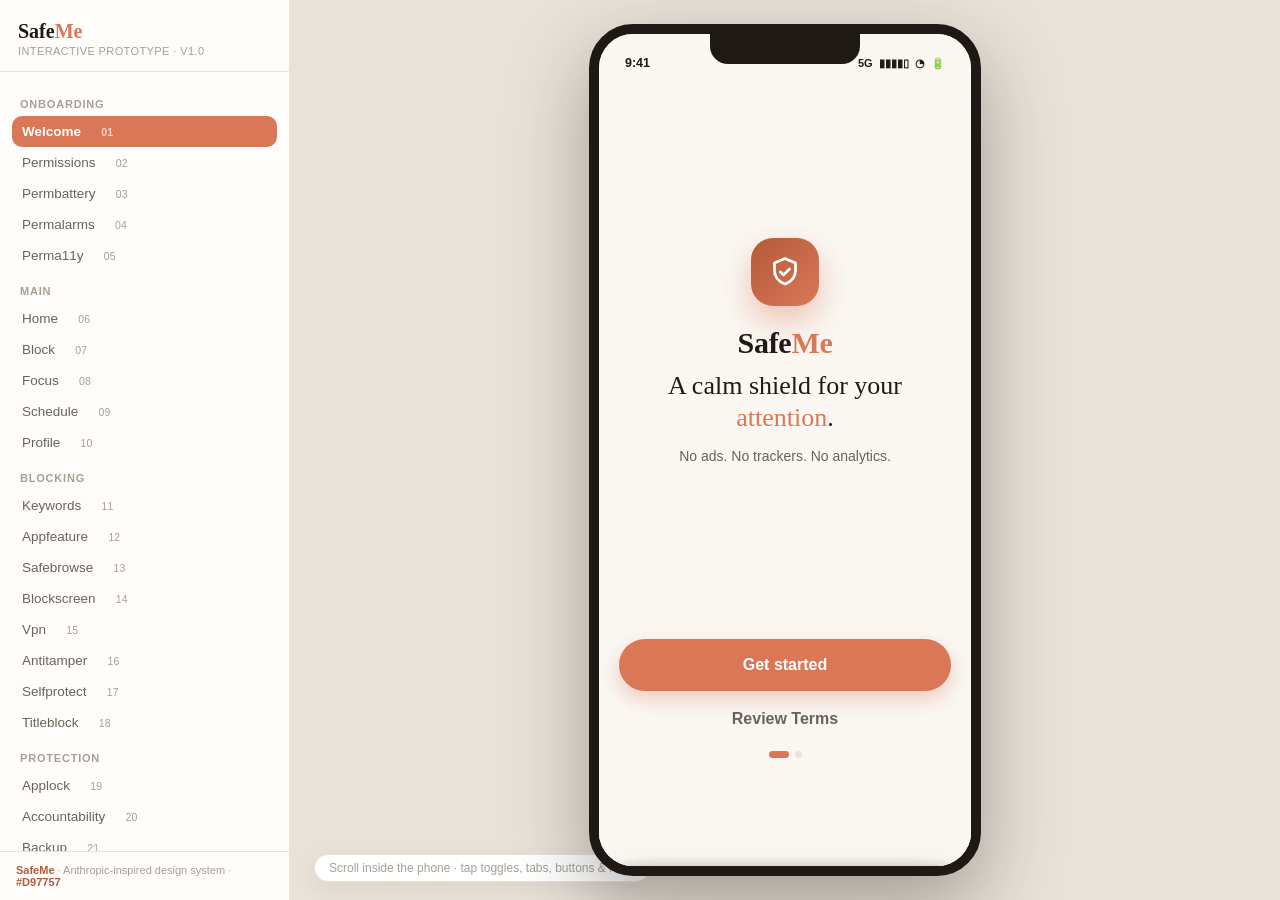
==== Reference/prototype/index.html @ e547d10a "Add shared SafeMeTextField and live-count picker bulk actions - New ui/components/SafeMeTextField.kt" ====
<!DOCTYPE html>
<html lang="en">
<head>
<meta charset="UTF-8">
<meta name="viewport" content="width=device-width, initial-scale=1.0">
<title>SafeMe — Interactive Prototype</title>
<script>try{var t=localStorage.getItem('safeme_theme')||'System';var d=t==='Dark'||(t==='System'&&matchMedia('(prefers-color-scheme: dark)').matches);document.documentElement.setAttribute('data-theme',d?'dark':'light')}catch(e){}</script>
<link rel="stylesheet" href="css/styles.css">
</head>
<body>

<!-- ============ PROTOTYPE TOOLBAR ============ -->
<aside class="ptb" id="ptb">
  <div class="ptb-head">
    <div class="pt-logo">Safe<b>Me</b></div>
    <small>Interactive prototype · v1.0</small>
  </div>
  <div class="ptb-groups" id="ptbGroups"></div>
  <div class="ptb-foot"><b>SafeMe</b> · Anthropic-inspired design system · <b>#D97757</b></div>
</aside>

<!-- ============ STAGE ============ -->
<div class="stage">
  <span class="hint">Scroll inside the phone · tap toggles, tabs, buttons &amp; rows</span>

  <!-- ============ PHONE ============ -->
  <div class="phone">
    <div class="notch"></div>
    <div class="statusbar" id="statusbar">
      <span>9:41</span>
      <span class="sright">5G&nbsp; ▮▮▮▮▯&nbsp; ◔&nbsp; 🔋</span>
    </div>

    <div class="screenwrap" id="screenwrap">
      <!-- ================= ONBOARDING ================= -->
      <section class="screen onb show" id="sc-welcome">
        <div class="ob-body" style="display:flex;flex-direction:column;align-items:center;justify-content:center;text-align:center;padding:0 24px">
          <div class="bo-logo" style="width:68px;height:68px;border-radius:22px;background:linear-gradient(135deg,var(--brand-dark),var(--brand));display:flex;align-items:center;justify-content:center;box-shadow:0 14px 32px rgba(217,119,87,.42)">
            <svg viewBox="0 0 24 24" style="width:36px;height:36px;stroke:#fff;fill:none;stroke-width:1.8;stroke-linecap:round;stroke-linejoin:round"><path d="M12 3l7 3v5c0 4.5-3 7.5-7 9-4-1.5-7-4.5-7-9V6z"/><path d="M9 12l2 2 4-4"/></svg>
          </div>
          <div style="font-family:var(--serif);font-size:30px;font-weight:700;margin-top:20px;letter-spacing:-.3px">Safe<b style="color:var(--brand)">Me</b></div>
          <p style="font-family:var(--serif);font-size:26px;line-height:1.25;margin-top:10px">A calm shield for your <em style="font-style:normal;color:var(--brand)">attention</em>.</p>
          <p style="color:var(--ink-2);font-size:14px;line-height:1.6;margin-top:10px">No ads. No trackers. No analytics.</p>
        </div>
        <div style="padding-top:20px">
          <button class="btn btn-primary btn-block" onclick="nav('permissions')">Get started</button>
          <button class="btn btn-ghost btn-block" style="height:40px;margin-top:8px" onclick="toast('Terms of Service · Privacy Policy — reviewed')">Review Terms</button>
          <div class="ob-steps" style="margin-top:12px"><i class="on"></i><i></i></div>
        </div>
      </section>

      <!-- ================= PERMISSIONS — Notifications ================= -->
      <section class="screen onb" id="sc-permissions">
        <div class="sub" style="margin-top:6px"><button class="back" onclick="permBack('welcome')"><svg viewBox="0 0 24 24"><path d="M15 5l-7 7 7 7"/></svg></button><h1>Stay in control</h1><p class="sub-desc">Know the moment a block triggers, a schedule starts, or your child sends a report — so you never miss what matters.</p></div>
        <div class="ob-body perm-screen">
          <div class="perm-done"><div class="perm-ic done" style="background:#E6F4EA;color:var(--success)"><svg viewBox="0 0 24 24"><path d="M5 12l5 5L20 7"/></svg></div><h2 style="font-family:var(--serif);font-size:26px;font-weight:700;margin-top:20px">All set!</h2><p style="font-size:14.5px;color:var(--ink-2);margin-top:8px">Ready to protect</p></div>
          <div class="perm-main">
            <div class="perm-ic b"><svg viewBox="0 0 24 24"><path d="M18 8a6 6 0 00-12 0c0 7-3 9-3 9h18s-3-2-3-9"/><path d="M10.3 21a2 2 0 003.4 0"/></svg></div>
            <span class="perm-badge">Required</span>
            <p class="perm-trust">SafeMe never reads your messages or personal data.</p>
          </div>
          <div class="perm-actions"><button class="btn btn-primary btn-block" data-grant data-next="permbattery" onclick="grantPerm(this)">Grant notification access</button></div>
        </div>
      </section>

      <!-- ================= PERMISSIONS — Battery ================= -->
      <section class="screen onb" id="sc-permbattery">
        <div class="sub" style="margin-top:6px"><button class="back" onclick="permBack('permissions')"><svg viewBox="0 0 24 24"><path d="M15 5l-7 7 7 7"/></svg></button><h1>Keep protection running</h1><p class="sub-desc">Whitelist SafeMe so blocking continues even when your phone is idle. Without this, schedules and live protection may stop unexpectedly.</p></div>
        <div class="ob-body perm-screen">
          <div class="perm-done"><div class="perm-ic done" style="background:#E6F4EA;color:var(--success)"><svg viewBox="0 0 24 24"><path d="M5 12l5 5L20 7"/></svg></div><h2 style="font-family:var(--serif);font-size:26px;font-weight:700;margin-top:20px">All set!</h2><p style="font-size:14.5px;color:var(--ink-2);margin-top:8px">Protection will persist</p></div>
          <div class="perm-main">
            <div class="perm-ic g"><svg viewBox="0 0 24 24"><rect x="2" y="7" width="16" height="10" rx="2"/><path d="M22 11v2"/></svg></div>
          </div>
          <div class="perm-actions">
            <button class="btn btn-primary btn-block" data-grant data-next="permalarms" onclick="grantPerm(this)">Allow battery optimization</button>
            <button class="btn btn-ghost btn-block" style="height:48px;margin-top:8px" onclick="skipPerm(this)" data-next="permalarms">Not now</button>
          </div>
        </div>
      </section>

      <!-- ================= PERMISSIONS — Alarms ================= -->
      <section class="screen onb" id="sc-permalarms">
        <div class="sub" style="margin-top:6px"><button class="back" onclick="permBack('permbattery')"><svg viewBox="0 0 24 24"><path d="M15 5l-7 7 7 7"/></svg></button><h1>Punctual by design</h1><p class="sub-desc">Precise timing lets schedules and Stop Me boundaries activate at exactly the right moment — not minutes late.</p></div>
        <div class="ob-body perm-screen">
          <div class="perm-done"><div class="perm-ic done" style="background:#E6F4EA;color:var(--success)"><svg viewBox="0 0 24 24"><path d="M5 12l5 5L20 7"/></svg></div><h2 style="font-family:var(--serif);font-size:26px;font-weight:700;margin-top:20px">All set!</h2><p style="font-size:14.5px;color:var(--ink-2);margin-top:8px">Schedules are on time</p></div>
          <div class="perm-main">
            <div class="perm-ic o"><svg viewBox="0 0 24 24"><circle cx="12" cy="12" r="9"/><path d="M12 7v5l3 2"/></svg></div>
          </div>
          <div class="perm-actions">
            <button class="btn btn-primary btn-block" data-grant data-next="perma11y" onclick="grantPerm(this)">Allow exact alarms</button>
            <button class="btn btn-ghost btn-block" style="height:48px;margin-top:8px" onclick="skipPerm(this)" data-next="perma11y">Not now</button>
          </div>
        </div>
      </section>

      <!-- ================= PERMISSIONS — Accessibility ================= -->
      <section class="screen onb" id="sc-perma11y">
        <div class="sub" style="margin-top:6px"><button class="back" onclick="permBack('permalarms')"><svg viewBox="0 0 24 24"><path d="M15 5l-7 7 7 7"/></svg></button><h1>The core of SafeMe</h1><p class="sub-desc">This is the engine that reads what's on your screen and blocks it before you see it — ads, trackers, harmful content. Without it, nothing works.</p></div>
        <div class="ob-body perm-screen">
          <div class="perm-done"><div class="perm-ic done" style="background:#E6F4EA;color:var(--success)"><svg viewBox="0 0 24 24"><path d="M5 12l5 5L20 7"/></svg></div><h2 style="font-family:var(--serif);font-size:26px;font-weight:700;margin-top:20px">All set!</h2><p style="font-size:14.5px;color:var(--ink-2);margin-top:8px">You are protected</p></div>
          <div class="perm-main">
            <div class="perm-ic d"><svg viewBox="0 0 24 24"><circle cx="16" cy="4" r="1"/><path d="m18 19 1-7-6 1M5 8l3-3 5.5 3-2.36 3.5M4.24 14.5a5 5 0 006.88 6M13.76 17.5a5 5 0 00-6.88-6"/></svg></div>
            <span class="perm-badge">Required</span>
            <p class="perm-trust">SafeMe uses this only to protect, never to spy.</p>
          </div>
          <div class="perm-actions"><button class="btn btn-primary btn-block" data-grant onclick="grantPerm(this)">Enable accessibility</button></div>
        </div>
      </section>

      <!-- ================= HOME ================= -->
      <section class="screen nav-on" id="sc-home">
        <div style="display:flex;align-items:center;gap:10px;padding-top:10px">
          <div class="avatar">A</div>
          <div style="flex:1"><div style="font-weight:700;font-size:16px">Good evening, Alex</div><div style="font-size:12px;color:var(--ink-2)">Wednesday, 9:41 PM</div></div>
          <span class="pill g"><span class="pdot"></span>Protected</span>
        </div>

        <div class="hero" style="margin-top:16px">
          <div class="tag">Shield status</div>
          <h2>Fully protected</h2>
          <p>8 of 10 layers active · 2 need attention</p>
          <div class="rings"></div><div class="rings r2"></div>
          <div class="row">
            <div class="ring" style="width:56px;height:56px"><svg viewBox="0 0 64 64" style="width:56px;height:56px"><circle class="bg" cx="32" cy="32" r="26" fill="none" stroke-width="6"/><circle class="fg" cx="32" cy="32" r="26" fill="none" stroke-width="6" stroke-dasharray="163.4" stroke-dashoffset="32.7" transform="rotate(-90 32 32)"/></svg></div>
            <button class="btn" style="background:rgba(255,255,255,.16);color:#fff" onclick="nav('block')">Review shield</button>
          </div>
        </div>

        <div class="card" id="a11yBanner" style="display:flex;align-items:center;gap:14px;margin-top:12px;background:rgba(244,67,54,.07);border-color:var(--danger)">
          <div class="ic r" id="a11yIc"><svg viewBox="0 0 24 24"><circle cx="16" cy="4" r="1"/><path d="m18 19 1-7-6 1M5 8l3-3 5.5 3-2.36 3.5M4.24 14.5a5 5 0 006.88 6M13.76 17.5a5 5 0 00-6.88-6"/></svg></div>
          <div style="flex:1"><div class="ctitle" id="a11yTitle">Accessibility service is off</div><div class="csub" id="a11ySub">SafeMe can't detect blocked content until you enable it</div></div>
          <span class="pill r" id="a11yPill"><span class="pdot"></span>Disabled</span>
          <button class="btn sm btn-secondary" onclick="openA11y()">Open</button>
        </div>

        <div class="card" style="display:flex;align-items:center;gap:14px">
          <div style="flex:1"><div class="ctitle">Master protection</div><div class="csub">Master switch — blocks across all layers</div></div>
          <div class="sw on" data-toggle></div>
        </div>

        <div class="sec-t">Quick actions <span class="more" onclick="toast('All actions, everywhere')">All</span></div>
        <div class="grid2">
          <button class="qa" onclick="nav('focus')"><div class="ic"><svg viewBox="0 0 24 24"><circle cx="12" cy="12" r="9"/><path d="M12 7v5l3 2"/></svg></div><div class="t">Start Focus</div><div class="s">Stop Me session</div></button>
          <button class="qa" onclick="nav('keywords')"><div class="ic"><svg viewBox="0 0 24 24"><path d="M4 9h16M4 15h16M10 3L8 21M16 3l-2 18"/></svg></div><div class="t">Add keyword</div><div class="s">Block more sites</div></button>
          <button class="qa" onclick="nav('scheduleedit')"><div class="ic"><svg viewBox="0 0 24 24"><rect x="4" y="5" width="16" height="16" rx="3"/><path d="M4 10h16M9 3v4M15 3v4"/></svg></div><div class="t">New schedule</div><div class="s">Recurring window</div></button>
          <button class="qa" onclick="nav('backup')"><div class="ic"><svg viewBox="0 0 24 24"><path d="M21 15v4a2 2 0 01-2 2H5a2 2 0 01-2-2v-4M7 10l5 5 5-5M12 15V3"/></svg></div><div class="t">Backup</div><div class="s">Export to JSON</div></button>
        </div>

        <div class="sec-t">Today</div>
        <div class="stats">
          <div class="stat b"><div class="n">147</div><div class="l">Blocked</div></div>
          <div class="stat g"><div class="n">2h 05m</div><div class="l">Focus time</div></div>
          <div class="stat o"><div class="n">4</div><div class="l">Schedules</div></div>
        </div>

        <div class="sec-t">Recent activity <span class="more" onclick="nav('history')">History</span></div>
        <div class="card feed">
          <div class="f"><span class="fd" style="background:var(--brand)"></span><div class="ft"><div class="t">Blocked TikTok</div><div class="s">Opened during study window · close-gate shown</div><div class="tm">9:38 PM</div></div></div>
          <div class="f"><span class="fd" style="background:var(--success)"></span><div class="ft"><div class="t">Focus session complete</div><div class="s">45 min · 32 blocks · whitelist untouched</div><div class="tm">8:15 PM</div></div></div>
          <div class="f"><span class="fd" style="background:var(--warning)"></span><div class="ft"><div class="t">Permission revoked</div><div class="s">Accessibility off · onboarding re-opened</div><div class="tm">11:02 AM</div></div></div>
        </div>
      </section>

      <!-- ================= BLOCK ================= -->
      <section class="screen nav-on" id="sc-block">
        <div class="sub" style="margin-top:10px"><h1>Blocking</h1>
          <button class="act" onclick="toast('Blocking help')"><svg viewBox="0 0 24 24"><circle cx="12" cy="12" r="9"/><path d="M12 16v-4M12 8h.01"/></svg></button>
        </div>
        <div class="shield">
          <div class="s-left">
            <div class="s-ic"><svg viewBox="0 0 24 24"><path d="M12 2l8 3v5c0 5-3 9-8 12-5-3-8-7-8-12V5z"/><path d="M9 12l2 2 4-4"/></svg></div>
            <div class="s-tx"><div class="s-t">Blocking active</div><div class="s-s">1,189 keywords · 3 layers · VPN on</div></div>
          </div>
          <div class="sw on" data-toggle></div>
          <div class="rings"></div><div class="rings r2"></div>
        </div>
        <div class="stats" style="margin-top:12px">
          <div class="stat b"><div class="n">41</div><div class="l">Blocked today</div></div>
          <div class="stat g"><div class="n">1,189</div><div class="l">Keywords</div></div>
          <div class="stat o"><div class="n">3</div><div class="l">Layers active</div></div>
        </div>

        <div class="qa" role="button" tabindex="0" style="margin-top:12px;cursor:pointer" onclick="openManage('kw')"><div style="display:flex;align-items:center;gap:12px;width:100%"><div class="ic"><svg viewBox="0 0 24 24"><path d="M4 6h16M4 12h16M4 18h16"/></svg></div><div style="flex:1;min-width:0"><div class="t">Custom Keywords & Web Blocking</div><div class="s" id="mgCardSub">7 keywords · 3 websites · 2 trusted</div></div><span class="chev"><svg viewBox="0 0 24 24"><path d="M9 5l7 7-7 7"/></svg></span></div><div class="seg" style="margin-top:12px"><button onclick="event.stopPropagation();openManage('kw')">Keywords</button><button onclick="event.stopPropagation();openManage('site')">Websites</button></div></div>

        <div class="sec-t">More blocking</div>
        <div class="grid2">
          <button class="qa" onclick="nav('appfeature')"><div class="ic o"><svg viewBox="0 0 24 24"><path d="M12 2 2 7l10 5 10-5-10-5z"/><path d="m2 17 10 5 10-5M2 12l10 5 10-5"/></svg></div><div class="t">App-Feature</div><div class="s">Reels · Shorts · Stories</div></button>
          <button class="qa" onclick="nav('safebrowse')"><div class="ic g"><svg viewBox="0 0 24 24"><circle cx="12" cy="12" r="10"/><path d="M12 2a14.5 14.5 0 000 20 14.5 14.5 0 000-20M2 12h20"/></svg></div><div class="t">SafeSearch</div><div class="s">Browsers · redirect</div></button>
          <button class="qa" onclick="nav('blockscreen')"><div class="ic d"><svg viewBox="0 0 24 24"><rect x="4" y="4" width="16" height="16" rx="4"/><path d="M12 8v8M8 12h8"/></svg></div><div class="t">Block Screen</div><div class="s">Message · close-gate</div></button>
          <button class="qa" onclick="nav('vpn')"><div class="ic g"><svg viewBox="0 0 24 24"><path d="M12 2l8 3v5c0 5-3 9-8 12-5-3-8-7-8-12V5z"/><path d="M9 12l2 2 4-4"/></svg></div><div class="t">DNS &amp; VPN Filtering</div><div class="s">VPN · presets</div></button>
          <button class="qa" onclick="nav('antitamper')"><div class="ic r"><svg viewBox="0 0 24 24"><path d="M12 2l7 3v5c0 4.5-3 7.5-7 9-4-1.5-7-4.5-7-9V6z"/><path d="M12 8v4M12 16h.01"/></svg></div><div class="t">Anti-Tamper</div><div class="s">Prevent uninstall · power menu</div></button>
          <button class="qa" onclick="nav('titleblock')"><div class="ic o"><svg viewBox="0 0 24 24"><path d="M5 5h14M12 5v14M8 19h8"/></svg></div><div class="t">Block by Title</div><div class="s">System pages · app titles</div></button>
        </div>
      </section>

      <!-- ================= FOCUS ================= -->
      <section class="screen nav-on" id="sc-focus">
        <div class="sub" style="margin-top:10px"><h1>Stop Me</h1><span class="pill b">Focus mode</span></div>
        <div class="card" style="text-align:center;background:linear-gradient(160deg,var(--brand-mist),var(--surface))">
          <div style="font-size:13px;color:var(--ink-2);font-weight:600">How long do you need?</div>
          <div class="presets" style="display:flex;gap:8px;margin-top:14px">
            <button class="preset" onclick="pickPreset(this)">15<small>min</small></button>
            <button class="preset on" onclick="pickPreset(this)">25<small>min</small></button>
            <button class="preset" onclick="pickPreset(this)">45<small>min</small></button>
            <button class="preset" onclick="pickPreset(this)">90<small>min</small></button>
          </div>
          <button class="btn btn-ghost sm" style="margin-top:10px" onclick="toast('Custom duration — set any length')">+ Custom duration</button>
          <button class="btn btn-primary btn-block" style="margin-top:16px" onclick="startFocus()"><svg viewBox="0 0 24 24"><path d="M6 4l14 8-14 8z"/></svg>Start Focus</button>
        </div>

        <div class="sec-t">Scheduled sessions</div>
        <div class="list">
          <div class="li"><div class="ic o"><svg viewBox="0 0 24 24"><rect x="4" y="5" width="16" height="16" rx="3"/><path d="M4 10h16M9 3v4M15 3v4"/></svg></div><div class="tx"><div class="t">Deep work</div><div class="s">Daily 9:00 – 11:00 · 4 sessions</div></div><div class="sw on" data-toggle></div></div>
          <div class="li"><div class="ic o"><svg viewBox="0 0 24 24"><rect x="4" y="5" width="16" height="16" rx="3"/><path d="M4 10h16M9 3v4M15 3v4"/></svg></div><div class="tx"><div class="t">Evening unwind</div><div class="s">Mon–Fri 22:00 – 23:00</div></div><div class="sw" data-toggle></div></div>
        </div>

        <div class="card" style="display:flex;gap:12px;align-items:center">
          <div class="ic" style="width:40px;height:40px;border-radius:13px;background:var(--brand-soft);color:var(--brand-dark);display:flex;align-items:center;justify-content:center;flex:none"><svg viewBox="0 0 24 24" style="width:20px;height:20px;stroke:currentColor;fill:none;stroke-width:1.9;stroke-linecap:round;stroke-linejoin:round"><rect x="3" y="3" width="7" height="7" rx="2"/><rect x="14" y="3" width="7" height="7" rx="2"/><rect x="3" y="14" width="7" height="7" rx="2"/><rect x="14" y="14" width="7" height="7" rx="2"/></svg></div>
          <div style="flex:1"><div class="ctitle">Whitelist apps</div><div class="csub">These stay usable during sessions</div></div>
          <button class="btn sm btn-secondary" onclick="nav('focuswhitelist')">Manage</button>
        </div>
        <div class="card" style="display:flex;gap:12px;align-items:center">
          <div class="ic" style="width:40px;height:40px;border-radius:13px;background:var(--brand-soft);color:var(--brand-dark);display:flex;align-items:center;justify-content:center;flex:none"><svg viewBox="0 0 24 24" style="width:20px;height:20px;stroke:currentColor;fill:none;stroke-width:1.9;stroke-linecap:round;stroke-linejoin:round"><rect x="3" y="3" width="18" height="8" rx="2"/><rect x="3" y="13" width="18" height="8" rx="2"/></svg></div>
          <div style="flex:1"><div class="ctitle">2×1 widget</div><div class="csub">Quick-start from your home screen</div></div>
          <button class="btn sm btn-secondary" onclick="toast('Widget added to home screen')">Add</button>
        </div>
        <div class="note" style="margin-top:12px"><svg viewBox="0 0 24 24"><circle cx="12" cy="12" r="9"/><path d="M12 8h.01M11 12h1v4h1"/></svg><span>Active sessions show a countdown foreground notification and can't be skipped without the close-gate or PIN.</span></div>
      </section>

      <!-- ================= SCHEDULE ================= -->
      <section class="screen nav-on" id="sc-schedule">
        <div class="sub" style="margin-top:10px"><h1>Schedule-Based App Blocking</h1><button class="btn sm btn-primary" onclick="openSchedEdit(null)">+ New</button></div>
        <div class="hero" id="schedHero">
          <div class="hero-ic"><svg viewBox="0 0 24 24"><rect x="4" y="5" width="16" height="16" rx="3"/><path d="M4 10h16M9 3v4M15 3v4"/></svg></div>
          <div class="tag">Schedule-Based App Blocking</div>
          <h2 id="schedHeroCount">2 active schedules</h2>
          <p id="schedHeroSub">Next boundary · Study today at 21:00</p>
          <div class="hero-foot"><span class="pill g" id="schedHeroPill"><span class="pdot"></span>On</span></div>
          <div class="rings"></div><div class="rings r2"></div>
        </div>
        <div class="sec-t">Your schedules</div>
        <div class="list" id="schedList">
          <div class="sched-card" data-name="Study" data-days="Mon · Wed · Fri" data-daysraw="Mon,Wed,Fri" data-start="21:00" data-end="23:00" data-time="21:00 – 23:00" data-mode="Both" data-modetxt="Internet + Launch" data-apps="12">
            <div class="sched-head">
              <div class="ic o"><svg viewBox="0 0 24 24"><rect x="4" y="5" width="16" height="16" rx="3"/><path d="M4 10h16M9 3v4M15 3v4"/></svg></div>
              <div class="tx"><div class="t">Study</div><div class="s">Mon · Wed · Fri</div></div>
              <div class="sw on" data-toggle></div>
            </div>
            <div class="sched-body">
              <div class="sched-time"><svg viewBox="0 0 24 24"><circle cx="12" cy="12" r="9"/><path d="M12 7v5l3 2"/></svg><span class="sched-time-txt">21:00 – 23:00</span></div>
              <div class="sched-pills">
                <span class="pill g">Internet + Launch</span>
                <span class="pill b">12 apps</span>
              </div>
            </div>
            <div class="sched-foot">
              <span class="sched-next"><svg viewBox="0 0 24 24"><rect x="4" y="5" width="16" height="16" rx="3"/><path d="M4 10h16M9 3v4M15 3v4"/></svg>Next · Mon, Wed, Fri</span>
              <button class="btn btn-ghost sm" onclick="openSchedEdit(this)">Edit</button>
            </div>
          </div>
          <div class="sched-card" data-name="No-scroll mornings" data-days="Daily" data-daysraw="Mon,Tue,Wed,Thu,Fri,Sat,Sun" data-start="07:00" data-end="09:00" data-time="07:00 – 09:00" data-mode="Launch" data-modetxt="Launch blocked" data-apps="6">
            <div class="sched-head">
              <div class="ic o"><svg viewBox="0 0 24 24"><rect x="4" y="5" width="16" height="16" rx="3"/><path d="M4 10h16M9 3v4M15 3v4"/></svg></div>
              <div class="tx"><div class="t">No-scroll mornings</div><div class="s">Daily</div></div>
              <div class="sw on" data-toggle></div>
            </div>
            <div class="sched-body">
              <div class="sched-time"><svg viewBox="0 0 24 24"><circle cx="12" cy="12" r="9"/><path d="M12 7v5l3 2"/></svg><span class="sched-time-txt">07:00 – 09:00</span></div>
              <div class="sched-pills">
                <span class="pill g">Launch blocked</span>
                <span class="pill b">6 apps</span>
              </div>
            </div>
            <div class="sched-foot">
              <span class="sched-next"><svg viewBox="0 0 24 24"><rect x="4" y="5" width="16" height="16" rx="3"/><path d="M4 10h16M9 3v4M15 3v4"/></svg>Next · tomorrow</span>
              <button class="btn btn-ghost sm" onclick="openSchedEdit(this)">Edit</button>
            </div>
          </div>
        </div>
        <div class="note" style="margin-top:12px"><svg viewBox="0 0 24 24"><circle cx="12" cy="12" r="9"/><path d="M12 8h.01M11 12h1v4h1"/></svg><span>Alarm-driven boundaries with a 15-min safety net and boot re-arm — restrictions never silently lapse.</span></div>
      </section>

      <!-- ================= PROFILE ================= -->
      <section class="screen nav-on" id="sc-profile">
        <div class="sub" style="margin-top:10px"><h1>Profile</h1><button class="act" onclick="toast('Sharing SafeMe…')"><svg viewBox="0 0 24 24"><circle cx="6" cy="12" r="3"/><circle cx="18" cy="6" r="3"/><circle cx="18" cy="18" r="3"/><path d="M8.7 10.7l6.6-3.4M8.7 13.3l6.6 3.4"/></svg></button><p class="sub-desc">Your account, appearance, permissions &amp; support.</p></div>
        <div class="card" style="display:flex;align-items:center;gap:14px">
          <div class="avatar">A</div>
          <div style="flex:1;min-width:0"><div style="font-weight:700;font-size:16px">Alex</div><div style="font-size:12px;color:var(--ink-2);margin-top:2px">Protected since Mar 2026</div></div>
          <span class="pill g"><span class="pdot"></span>38-day streak</span>
        </div>

        <div class="group-label">Appearance</div>
        <div class="card">
          <div class="theme-head">
            <div class="theme-ic"><svg viewBox="0 0 24 24"><path d="M21 12.8A8.5 8.5 0 1111.2 3 6.5 6.5 0 0021 12.8z"/></svg></div>
            <div class="tx"><div class="t">Dark / Light Mode</div><div class="s">Follow system or choose dark / light</div></div>
          </div>
          <div class="seg" id="themeSeg" style="margin-top:14px"><button class="on" onclick="setTheme(this,'System')">System</button><button onclick="setTheme(this,'Dark')">Dark</button><button onclick="setTheme(this,'Light')">Light</button></div>
        </div>

        <div class="group-label">Protection</div>
        <div class="grid2">
          <button class="qa" onclick="nav('applock')"><div class="ic"><svg viewBox="0 0 24 24"><rect x="5" y="11" width="14" height="10" rx="2"/><path d="M8 11V7a4 4 0 018 0v4"/></svg></div><div class="t">App Lock</div><div class="s">PIN · pattern · biometric · brute-force guard</div></button>
          <button class="qa" onclick="nav('accountability')"><div class="ic o"><svg viewBox="0 0 24 24"><path d="M12 12a4 4 0 100-8 4 4 0 000 8zM4 21v-1a7 7 0 0114 0v1"/></svg></div><div class="t">Accountability</div><div class="s">Partner · time delay · daily report</div><span class="badge soon">Coming soon</span></button>
          <button class="qa" onclick="nav('backup')"><div class="ic g"><svg viewBox="0 0 24 24"><path d="M21 15v4a2 2 0 01-2 2H5a2 2 0 01-2-2v-4M7 10l5 5 5-5M12 15V3"/></svg></div><div class="t">Backup &amp; Restore</div><div class="s">Export / import · atomic · versioned</div></button>
          <button class="qa" onclick="nav('permissions')"><div class="ic g"><svg viewBox="0 0 24 24"><path d="M12 2l7 3v5c0 4.5-3 7.5-7 9-4-1.5-7-4.5-7-9V6z"/><path d="M9 12l2 2 4-4"/></svg></div><div class="t">Permissions</div><div class="s" id="permCardSub">0 of 4 granted · finish setup</div></button>
        </div>

        <div class="group-label">Support</div>
        <div class="card" style="display:flex;align-items:center;gap:12px;margin-bottom:12px;cursor:pointer" role="button" tabindex="0" onclick="nav('troubleshoot')">
          <div class="ic o" style="width:40px;height:40px;border-radius:13px;background:#F7EDDD;color:var(--warning);display:flex;align-items:center;justify-content:center;flex:none"><svg viewBox="0 0 24 24" style="width:20px;height:20px;stroke:currentColor;fill:none;stroke-width:2;stroke-linecap:round;stroke-linejoin:round"><circle cx="12" cy="12" r="9"/><path d="M10 8l6 4-6 4z"/></svg></div>
          <div style="flex:1;min-width:0"><div class="ctitle">Troubleshooting</div><div class="csub">Background autostart · enable it manually</div></div>
          <span class="chev" style="color:var(--ink-3)"><svg viewBox="0 0 24 24"><path d="M9 5l7 7-7 7"/></svg></span>
        </div>
        <div class="list">
          <button class="li" onclick="nav('crash')"><div class="ic r"><svg viewBox="0 0 24 24"><path d="M8 2l1.88 1.88M14.12 3.88 16 2M9 7.13v-1a3.003 3.003 0 116 0v1M12 20c-3.3 0-6-2.7-6-6v-3a4 4 0 014-4h4a4 4 0 014 4v3c0 3.3-2.7 6-6 6M12 20v-9"/></svg></div><div class="tx"><div class="t">Crash Logs</div><div class="s">Diagnostics · export · clear</div></div><span class="badge">2</span><span class="chev"><svg viewBox="0 0 24 24"><path d="M9 5l7 7-7 7"/></svg></span></button>
          <button class="li" onclick="nav('relay')"><div class="ic d"><svg viewBox="0 0 24 24"><circle cx="16" cy="4" r="1"/><path d="m18 19 1-7-6 1M5 8l3-3 5.5 3-2.36 3.5M4.24 14.5a5 5 0 006.88 6M13.76 17.5a5 5 0 00-6.88-6"/></svg></div><div class="tx"><div class="t">Reliable Accessibility</div><div class="s">ADB WRITE_SECURE_SETTINGS guide</div></div><span class="chev"><svg viewBox="0 0 24 24"><path d="M9 5l7 7-7 7"/></svg></span></button>
          <button class="li" onclick="nav('about')"><div class="ic"><svg viewBox="0 0 24 24"><circle cx="12" cy="12" r="9"/><path d="M12 11v5M12 8h.01"/></svg></div><div class="tx"><div class="t">About</div><div class="s">v1.0.76 · version info</div></div><span class="chev"><svg viewBox="0 0 24 24"><path d="M9 5l7 7-7 7"/></svg></span></button>
          <button class="li" onclick="toast('Contact: support@safeme.app')"><div class="ic o"><svg viewBox="0 0 24 24"><path d="M4 5h16v14H4z"/><path d="M4 6l8 7 8-7"/></svg></div><div class="tx"><div class="t">Contact Support</div><div class="s">We reply within a day</div></div><span class="chev"><svg viewBox="0 0 24 24"><path d="M9 5l7 7-7 7"/></svg></span></button>
        </div>

        <div class="group-label" style="color:var(--danger)">Danger zone</div>
        <button class="btn btn-danger btn-block" onclick="openSheet('sheetDelete')">Delete account</button>
        <div style="text-align:center;font-size:11.5px;color:var(--ink-3);margin-top:16px;line-height:1.6">SafeMe v1.0.76 · open://protectyourself<br>No ads · no trackers · no analytics</div>
      </section>

      <!-- ================= SUB SCREENS ================= -->
      <section class="screen" id="sc-keywords">
        <div class="sub" style="margin-top:6px"><button class="back" onclick="back()"><svg viewBox="0 0 24 24"><path d="M15 5l-7 7 7 7"/></svg></button><h1>Keyword Manager</h1><p class="sub-desc">Block or allow keywords &amp; websites across all layers.</p></div>
        <div class="tabs u" data-tabs="kwTabs">
          <button class="on" data-panel="kw-bl">Blocklist</button>
          <button data-panel="kw-wl">Whitelist</button>
          <button data-panel="kw-st">Setting titles</button>
        </div>
        <div data-panel-view="kw-bl">
          <label class="field" style="margin-top:14px"><svg viewBox="0 0 24 24"><circle cx="11" cy="11" r="7"/><path d="M21 21l-4.3-4.3"/></svg><input placeholder="Search keywords…"></label>
          <div class="group-label">Bundled · 1,189 total</div>
          <div class="list">
            <div class="li"><div class="ic r"><svg viewBox="0 0 24 24"><path d="M4 9h16M4 15h16M10 3L8 21M16 3l-2 18"/></svg></div><div class="tx"><div class="t">Adult</div><div class="s">612 keywords</div></div><span class="chev"><svg viewBox="0 0 24 24"><path d="M9 5l7 7-7 7"/></svg></span></div>
            <div class="li"><div class="ic r"><svg viewBox="0 0 24 24"><path d="M4 9h16M4 15h16M10 3L8 21M16 3l-2 18"/></svg></div><div class="tx"><div class="t">Gambling</div><div class="s">204 keywords</div></div><span class="chev"><svg viewBox="0 0 24 24"><path d="M9 5l7 7-7 7"/></svg></span></div>
            <div class="li"><div class="ic r"><svg viewBox="0 0 24 24"><path d="M4 9h16M4 15h16M10 3L8 21M16 3l-2 18"/></svg></div><div class="tx"><div class="t">Social media</div><div class="s">186 keywords</div></div><span class="chev"><svg viewBox="0 0 24 24"><path d="M9 5l7 7-7 7"/></svg></span></div>
            <div class="li"><div class="ic r"><svg viewBox="0 0 24 24"><path d="M4 9h16M4 15h16M10 3L8 21M16 3l-2 18"/></svg></div><div class="tx"><div class="t">Shopping</div><div class="s">112 keywords</div></div><span class="chev"><svg viewBox="0 0 24 24"><path d="M9 5l7 7-7 7"/></svg></span></div>
            <div class="li"><div class="ic r"><svg viewBox="0 0 24 24"><path d="M4 9h16M4 15h16M10 3L8 21M16 3l-2 18"/></svg></div><div class="tx"><div class="t">Custom</div><div class="s">75 keywords</div></div><span class="chev"><svg viewBox="0 0 24 24"><path d="M9 5l7 7-7 7"/></svg></span></div>
          </div>
          <div style="display:flex;gap:10px;margin-top:14px">
            <button class="btn btn-secondary" style="flex:1" onclick="openSheet('sheetKw')">+ Add keyword</button>
            <button class="btn btn-ghost" style="flex:1" onclick="toast('Reset to bundled defaults')">Reset</button>
          </div>
        </div>
        <div data-panel-view="kw-wl" style="display:none">
          <p style="font-size:13px;color:var(--ink-2);margin-top:14px">Whitelist keywords override the blocklist.</p>
          <div class="list" style="margin-top:12px">
            <div class="li"><div class="ic g"><svg viewBox="0 0 24 24"><path d="M5 12l5 5L20 6"/></svg></div><div class="tx"><div class="t">wikipedia.org</div></div><button class="act" style="color:var(--danger)" onclick="removeRow(this)"><svg viewBox="0 0 24 24"><path d="M4 7h16M9 7V5h6v2M7 7l1 13h8l1-13"/></svg></button></div>
          </div>
          <button class="btn btn-secondary btn-block" style="margin-top:14px" onclick="openSheet('sheetKw')">+ Add whitelist</button>
        </div>
        <div data-panel-view="kw-st" style="display:none">
          <p style="font-size:13px;color:var(--ink-2);margin-top:14px">Title rules live in Block by Title — managed on its own screen.</p>
          <div class="card" style="margin-top:12px">
            <div class="li" style="padding:14px 0 2px;background:none;cursor:pointer" onclick="nav('titleblock')"><div class="ic d"><svg viewBox="0 0 24 24"><path d="M5 5h14M12 5v14M8 19h8"/></svg></div><div class="tx"><div class="t">Block by Title</div><div class="s">Add, edit &amp; manage title rules</div></div><div class="chev"></div></div>
          </div>
          <button class="btn btn-secondary btn-block" style="margin-top:14px" onclick="nav('titleblock')">Open Block by Title</button>
        </div>
      </section>

      <section class="screen" id="sc-appfeature">
        <div class="sub" style="margin-top:6px"><button class="back" onclick="back()"><svg viewBox="0 0 24 24"><path d="M15 5l-7 7 7 7"/></svg></button><h1>App-Feature Blocking</h1><p class="sub-desc">Block specific parts of apps — not the whole app. Requires Accessibility.</p></div>
        <div class="list" style="margin-top:14px">
          <div class="li"><div class="ic" style="background:#FDEEE2;color:#F97316"><svg viewBox="0 0 24 24"><path d="M4 8a4 4 0 014-4h8a4 4 0 014 4v8a4 4 0 01-4 4H8a4 4 0 01-4-4z"/></svg></div><div class="tx"><div class="t">Reddit</div><div class="s">Stories · Spotlight</div></div><div class="sw" data-toggle></div></div>
          <div class="li"><div class="ic" style="background:#E8F4FD;color:#1E88E5"><svg viewBox="0 0 24 24"><rect x="3" y="3" width="18" height="18" rx="5"/><path d="M7 3v18M17 3v18M3 8h18M3 16h18"/></svg></div><div class="tx"><div class="t">Instagram</div><div class="s">Reels · Search</div></div><div class="sw on" data-toggle></div></div>
          <div class="li"><div class="ic" style="background:#E6F7EC;color:#25D366"><svg viewBox="0 0 24 24"><path d="M12 3a9 9 0 00-7.8 13.5L3 21l4.7-1.2A9 9 0 1012 3z"/></svg></div><div class="tx"><div class="t">WhatsApp</div><div class="s">Status</div></div><div class="sw" data-toggle></div></div>
          <div class="li"><div class="ic" style="background:#F9E7E5;color:#E02424"><svg viewBox="0 0 24 24"><rect x="3" y="5" width="18" height="14" rx="3"/><path d="M11 9l5 3-5 3z"/></svg></div><div class="tx"><div class="t">YouTube</div><div class="s">Shorts · Search</div></div><div class="sw on" data-toggle></div></div>
          <div class="li"><div class="ic" style="background:#E7F6F3;color:#14B8A6"><svg viewBox="0 0 24 24"><rect x="3" y="5" width="18" height="14" rx="3"/><path d="M8 9h3M8 12h8"/></svg></div><div class="tx"><div class="t">Telegram</div><div class="s">Search</div></div><div class="sw" data-toggle></div></div>
        </div>
        <div class="note" style="margin-top:12px"><svg viewBox="0 0 24 24"><circle cx="12" cy="12" r="9"/><path d="M12 8h.01M11 12h1v4h1"/></svg><span>Snapchat Stories/Spotlight, Instagram Reels/Search, WhatsApp Status, YouTube Shorts/Search, Telegram Search.</span></div>
      </section>

      <section class="screen" id="sc-safebrowse">
        <div class="sub" style="margin-top:6px"><button class="back" onclick="back()"><svg viewBox="0 0 24 24"><path d="M15 5l-7 7 7 7"/></svg></button><h1>SafeSearch &amp; Browsers</h1></div>
        <div class="card" style="display:flex;align-items:center;gap:12px;margin-top:8px"><div class="ic g" style="width:40px;height:40px;border-radius:13px;background:#E7F0EC;color:var(--success);display:flex;align-items:center;justify-content:center;flex:none"><svg viewBox="0 0 24 24" style="width:20px;height:20px;stroke:currentColor;fill:none;stroke-width:2;stroke-linecap:round"><circle cx="12" cy="12" r="9"/><path d="M12 7a5 5 0 000 10M9 9h6M9 15h6"/></svg></div><div style="flex:1"><div class="ctitle">SafeSearch enforcement</div><div class="csub">Redirects search URLs to Cloudflare / Google SafeSearch</div></div><div class="sw on" data-toggle></div></div>
        <div class="card" style="display:flex;align-items:center;gap:12px"><div class="ic g" style="width:40px;height:40px;border-radius:13px;background:#E7F0EC;color:var(--success);display:flex;align-items:center;justify-content:center;flex:none"><svg viewBox="0 0 24 24" style="width:20px;height:20px;stroke:currentColor;fill:none;stroke-width:2;stroke-linecap:round"><rect x="4" y="4" width="16" height="16" rx="4"/><path d="M8 9h8M8 12h5"/></svg></div><div style="flex:1"><div class="ctitle">In-app browser blocking</div><div class="csub">WebViews, FB &amp; Outlook embedded browsers</div></div><div class="sw on" data-toggle></div></div>
        <div class="card" style="display:flex;align-items:center;gap:12px"><div class="ic o" style="width:40px;height:40px;border-radius:13px;background:#F7EDDD;color:var(--warning);display:flex;align-items:center;justify-content:center;flex:none"><svg viewBox="0 0 24 24" style="width:20px;height:20px;stroke:currentColor;fill:none;stroke-width:2;stroke-linecap:round"><circle cx="12" cy="12" r="9"/><path d="M12 9v6M9 12h6"/></svg></div><div style="flex:1"><div class="ctitle">Unsupported browser blocking</div><div class="s" style="font-size:12px;color:var(--ink-2)">Blocks browsers that can't enforce blocking</div></div><button class="btn sm btn-secondary" onclick="toast('Browser whitelist — manage')">Whitelist</button></div>
        <div class="card" style="display:flex;align-items:center;gap:12px"><div class="ic d" style="width:40px;height:40px;border-radius:13px;background:#3A2C1F;color:#E8B78F;display:flex;align-items:center;justify-content:center;flex:none"><svg viewBox="0 0 24 24" style="width:20px;height:20px;stroke:currentColor;fill:none;stroke-width:2;stroke-linecap:round"><path d="M4 8h16M12 4v4M12 20v-4M8 12h8"/></svg></div><div style="flex:1"><div class="ctitle">New-install app blocking</div><div class="csub">Auto-block new apps until whitelisted</div></div><div class="sw on" data-toggle></div></div>
      </section>

      <section class="screen" id="sc-blockscreen">
        <div class="sub" style="margin-top:6px"><button class="back" onclick="back()"><svg viewBox="0 0 24 24"><path d="M15 5l-7 7 7 7"/></svg></button><h1>Block Screen</h1><p class="sub-desc">Customize the full-screen gate shown when content is blocked.</p></div>
        <div class="card" style="text-align:center;background:linear-gradient(160deg,#171310,#2A211B);color:#fff;border:none">
          <div style="font-size:11px;letter-spacing:1px;text-transform:uppercase;color:#9A8D80">Preview</div>
          <div id="bsPreviewImg" class="img-sunset" style="display:none;width:52px;height:52px;border-radius:16px;margin:12px auto 0"></div>
          <div class="bo-logo" style="width:52px;height:52px;border-radius:16px;background:linear-gradient(135deg,var(--brand-dark),var(--brand));display:flex;align-items:center;justify-content:center;margin:12px auto"><svg viewBox="0 0 24 24" style="width:28px;height:28px;stroke:#fff;fill:none;stroke-width:1.8;stroke-linecap:round;stroke-linejoin:round"><path d="M12 3l7 3v5c0 4.5-3 7.5-7 9-4-1.5-7-4.5-7-9V6z"/><path d="M9 12l2 2 4-4"/></svg></div>
          <div style="font-family:var(--serif);font-size:20px">This site is blocked</div>
          <div id="bsPreviewMsg" style="color:#C9BEB3;font-size:12.5px;margin-top:6px">Stay safe, Alex. You chose this.</div>
          <div id="bsPreviewCount" style="color:#E8B78F;font-size:12px;margin-top:12px">Closing in 5s…</div>
        </div>
        <div class="group-label">Customization</div>
        <div class="list">
          <div class="li"><div class="ic"><svg viewBox="0 0 24 24"><rect x="4" y="5" width="16" height="14" rx="2"/><circle cx="9" cy="10" r="2"/><path d="M4 17l5-4 4 3 3-2 4 3"/></svg></div><div class="tx"><div class="t">Motivation image</div><div class="s" id="bsImgSub">None · SAF persistable URI</div></div><button class="btn sm btn-secondary" onclick="openSheet('sheetBsImg')">Choose</button></div>
          <div class="li"><div class="ic"><svg viewBox="0 0 24 24"><path d="M4 7h16M4 12h16M4 17h10"/></svg></div><div class="tx"><div class="t">Custom message</div><div class="s" id="bsMsgSub">"Stay safe, Alex. You chose this."</div></div><button class="btn sm btn-secondary" onclick="openSheet('sheetBsMsg')">Edit</button></div>
        </div>
        <div class="group-label">Close-gate policy</div>
        <div class="card">
          <div style="display:flex;align-items:center;gap:12px"><div style="flex:1"><div class="ctitle">Dwell countdown</div><div class="csub">Time before Close unlocks · 3–120s</div></div><div style="display:flex;align-items:center;gap:10px"><button class="btn sm btn-secondary" onclick="dwellStep(-1)">−</button><span id="bsDwellVal" style="font-weight:800;min-width:34px;text-align:center">5s</span><button class="btn sm btn-secondary" onclick="dwellStep(1)">+</button></div></div>
          <div class="divider"></div>
          <div style="display:flex;align-items:center;gap:12px"><div style="flex:1"><div class="ctitle">Redirect URL after close</div><div class="csub" id="bsRedirectSub">None — returns to the app</div></div><button class="btn sm btn-ghost" onclick="clearRedirect()">Clear</button><button class="btn sm btn-secondary" onclick="openSheet('sheetBsUrl')">Edit</button></div>
        </div>
        <div class="card" style="display:flex;align-items:center;gap:12px"><div style="flex:1"><div class="ctitle">"Why am I seeing this?"</div><div class="csub">Show the explanation toggle</div></div><div class="sw on" data-toggle id="bsWhySw"></div></div>
        <button class="btn btn-primary btn-block" style="margin-top:14px" onclick="saveBlockScreen()">Save changes</button>
        <button class="btn btn-primary btn-block" style="margin-top:6px" onclick="openBlockov()">Preview block screen</button>
        <button class="btn btn-ghost btn-block" style="margin-top:6px" onclick="toast('Play Store rating prompt')">Rate SafeMe on Play Store</button>
      </section>

      <section class="screen" id="sc-vpn">
        <div class="sub" style="margin-top:6px"><button class="back" onclick="back()"><svg viewBox="0 0 24 24"><path d="M15 5l-7 7 7 7"/></svg></button><h1>DNS &amp; VPN Filtering</h1><p class="sub-desc">Filter traffic at the DNS level to block adult &amp; harmful sites.</p></div>
        <div class="card" style="display:flex;align-items:center;gap:12px;background:var(--brand-soft);border-color:var(--brand)">
          <div style="flex:1"><div class="ctitle" style="color:var(--brand-dark)"><span class="pill g" id="vpnPill" style="margin-right:6px"><span class="pdot"></span>Active</span><span id="vpnTitle">VPN filtering is on</span></div><div class="csub" style="color:var(--brand-dark)" id="vpnSub">Cloudflare Family · 0 exempt</div></div>
          <div class="sw on" data-toggle id="vpnToggle"></div>
        </div>
        <div class="group-label">DNS preset</div>
        <div class="list">
          <div class="li" onclick="pickDns(this)"><div class="ic g"><svg viewBox="0 0 24 24"><path d="M5 12l5 5L20 6"/></svg></div><div class="tx"><div class="t">Cloudflare Family</div><div class="s">Balanced · malware + adult blocked</div></div><div class="checkbox on"><svg viewBox="0 0 24 24"><path d="M5 12l5 5L20 6"/></svg></div></div>
          <div class="li" onclick="pickDns(this)"><div class="ic o"><svg viewBox="0 0 24 24"><path d="M12 2l8 3v5c0 5-3 9-8 12-5-3-8-7-8-12V5z"/></svg></div><div class="tx"><div class="t">AdGuard Family</div><div class="s">Strict · + ads &amp; trackers</div></div><div class="checkbox"><svg viewBox="0 0 24 24"><path d="M5 12l5 5L20 6"/></svg></div></div>
          <div class="li" onclick="pickDns(this)"><div class="ic d"><svg viewBox="0 0 24 24"><rect x="4" y="4" width="16" height="16" rx="4"/><path d="M8 12h8"/></svg></div><div class="tx"><div class="t">Custom preset</div><div class="s" id="dnsCustomSub">IPv4 / IPv6 validated</div></div><div class="checkbox"><svg viewBox="0 0 24 24"><path d="M5 12l5 5L20 6"/></svg></div></div>
        </div>
        <div class="card" style="display:flex;gap:12px;align-items:center"><div class="ic g" style="width:40px;height:40px;border-radius:13px;background:#E7F0EC;color:var(--success);display:flex;align-items:center;justify-content:center;flex:none"><svg viewBox="0 0 24 24" style="width:20px;height:20px;stroke:currentColor;fill:none;stroke-width:2;stroke-linecap:round"><path d="M17 7l5 5-5 5M7 17l-5-5 5-5"/></svg></div><div style="flex:1"><div class="ctitle">VPN whitelist apps</div><div class="csub" id="vpnWhitelistSub">No apps exempt</div></div><button class="btn sm btn-secondary" onclick="openSheet('sheetVpnApps')">Manage</button></div>
        <div class="group-label">Notification</div>
        <div class="seg" style="margin-bottom:10px"><button class="on" onclick="togSeg(this);setVpnNotif(this)">Default</button><button onclick="togSeg(this);setVpnNotif(this)">Hide</button><button onclick="togSeg(this);setVpnNotif(this)">Custom</button></div>
        <label class="field" id="vpnNotifWrap" style="display:none"><svg viewBox="0 0 24 24"><path d="M12 3a6 6 0 016 6v5l2 2H4l2-2V9a6 6 0 016-6zM10 20h4"/></svg><input id="vpnNotifCustom" placeholder="Custom message…"></label>
        <div class="note"><svg viewBox="0 0 24 24"><circle cx="12" cy="12" r="9"/><path d="M12 8h.01M11 12h1v4h1"/></svg><span>Foreground service with START_STICKY — auto-restores on boot &amp; app foreground.</span></div>
      </section>

      <section class="screen" id="sc-antitamper">
        <div class="sub" style="margin-top:6px"><button class="back" onclick="back()"><svg viewBox="0 0 24 24"><path d="M15 5l-7 7 7 7"/></svg></button><h1>Anti-Tamper</h1><p class="sub-desc">Protects SafeMe from being disabled, uninstalled, or bypassed.</p></div>
        <div class="card" style="display:flex;align-items:center;gap:12px;margin-top:14px"><div class="ic r" style="width:40px;height:40px;border-radius:13px;background:#F9E7E5;color:var(--danger);display:flex;align-items:center;justify-content:center;flex:none"><svg viewBox="0 0 24 24" style="width:20px;height:20px;stroke:currentColor;fill:none;stroke-width:2;stroke-linecap:round"><path d="M4 7h16M9 7V5h6v2M7 7l1 13h8l1-13"/></svg></div><div style="flex:1"><div class="ctitle">Prevent Uninstall</div><div class="csub">Prevents uninstall · blocks our app-info page</div></div><button class="btn sm btn-secondary" onclick="toast('Activating Prevent Uninstall…')">Activate</button></div>
        <button class="protect-btn" style="margin-top:14px" onclick="nav('selfprotect')">
          <span style="display:flex;align-items:center;gap:12px">
            <span class="pb-ic"><svg viewBox="0 0 24 24"><path d="M12 2l7 3v5c0 4.5-3 7.5-7 9-4-1.5-7-4.5-7-9V6z"/><path d="M12 9v6M9 12h6"/></svg></span>
            <span class="pb-tx"><span class="pb-t">Protect Another App's Accessibility Service</span></span>
            <span class="pb-chev"><svg viewBox="0 0 24 24"><path d="M9 5l7 7-7 7"/></svg></span>
          </span>
        </button>
        <div class="note" style="margin-top:12px"><svg viewBox="0 0 24 24"><circle cx="12" cy="12" r="9"/><path d="M12 8h.01M11 12h1v4h1"/></svg><span>Self-healing observer loop + WRITE_SECURE_SETTINGS re-enable keeps protection running.</span></div>
      </section>

      <section class="screen" id="sc-selfprotect">
        <div class="sub" style="margin-top:6px"><button class="back" onclick="back()"><svg viewBox="0 0 24 24"><path d="M15 5l-7 7 7 7"/></svg></button><h1>Accessibility Protection</h1><p class="sub-desc">Protects SafeMe's own Accessibility Service and the Accessibility Services required by other apps.</p></div>
        <div class="card" style="margin-top:14px">
          <div style="display:flex;align-items:center;gap:12px">
            <div class="ic r" style="width:40px;height:40px;border-radius:13px;background:#F9E7E5;color:var(--danger);display:flex;align-items:center;justify-content:center;flex:none"><svg viewBox="0 0 24 24" style="width:20px;height:20px;stroke:currentColor;fill:none;stroke-width:2;stroke-linecap:round;stroke-linejoin:round"><path d="M12 2l7 3v5c0 4.5-3 7.5-7 9-4-1.5-7-4.5-7-9V6z"/><path d="M9 12l2 2 4-4"/></svg></div>
            <div style="flex:1;min-width:0"><div class="ctitle">SafeMe's Accessibility Service</div><div class="csub">AccessibilityGuard + overlay</div></div>
            <div class="sw on" data-toggle></div>
          </div>
        </div>
        <div class="card" style="margin-top:14px">
          <div class="li" style="padding:0 0 2px;background:none"><div class="ic g"><svg viewBox="0 0 24 24"><path d="M3 5h18M3 12h18M3 19h18M6 5v14"/></svg></div><div class="tx"><div class="t">Keyguard AppLock</div><div class="s">Requires accessibility · protected</div></div><div class="sw on" data-toggle></div></div>
          <div class="li" style="padding:2px 0;background:none"><div class="ic g"><svg viewBox="0 0 24 24"><path d="M3 5h18M3 12h18M3 19h18M6 5v14"/></svg></div><div class="tx"><div class="t">ScreenGuard</div><div class="s">Requires accessibility · protected</div></div><div class="sw on" data-toggle></div></div>
        </div>
        <div class="note" style="margin-top:12px"><svg viewBox="0 0 24 24"><circle cx="12" cy="12" r="9"/><path d="M12 8h.01M11 12h1v4h1"/></svg><span>Self-healing observer loop + WRITE_SECURE_SETTINGS re-enable keeps protection running.</span></div>
      </section>

      <section class="screen" id="sc-titleblock">
        <div class="sub" style="margin-top:6px"><button class="back" onclick="back()"><svg viewBox="0 0 24 24"><path d="M15 5l-7 7 7 7"/></svg></button><h1>Block by Title</h1><p class="sub-desc">Blocks apps &amp; system pages when their window title matches one of your rules.</p></div>
        <div class="hero" id="titleHero">
          <div class="hero-ic"><svg viewBox="0 0 24 24"><path d="M5 5h14M12 5v14M8 19h8"/></svg></div>
          <div class="tag">Active</div>
          <h2 id="titleHeroTitle">Title blocking is on</h2>
          <p id="titleHeroSub">3 rules · 3 active · matching in real time</p>
        </div>
        <label class="field" style="margin-top:16px"><svg viewBox="0 0 24 24"><circle cx="11" cy="11" r="7"/><path d="M20 20l-3.5-3.5"/></svg><input id="titleSearch" placeholder="Search rules…" oninput="titleSearch()"></label>
        <div class="group-label" style="margin-top:14px">Rules</div>
        <div id="titleEmpty" style="display:none"><div class="card" style="padding:22px;text-align:center"><div class="ic d" style="margin:0 auto 10px"><svg viewBox="0 0 24 24"><path d="M5 5h14M12 5v14M8 19h8"/></svg></div><div style="font-size:15px;font-weight:700;color:var(--ink)">No title rules yet</div><div style="font-size:12px;color:var(--ink-2);margin-top:4px">Add your first rule to start blocking by window title.</div></div></div>
        <div class="list" id="titleList">
          <div class="li"><div class="ic d"><svg viewBox="0 0 24 24"><path d="M4 6h16M4 12h16M4 18h16"/></svg></div><div class="tx"><div class="t">Settings</div><div class="s">Exact · All Apps</div></div><div class="sw on" data-toggle></div><button class="act" style="color:var(--danger)" onclick="editTitle(this)"><svg viewBox="0 0 24 24"><path d="M4 7h16M9 7V5h6v2M7 7l1 13h8l1-13"/></svg></button></div>
          <div class="li"><div class="ic d"><svg viewBox="0 0 24 24"><path d="M4 6h16M4 12h16M4 18h16"/></svg></div><div class="tx"><div class="t">Apps</div><div class="s">Contains · All Apps</div></div><div class="sw on" data-toggle></div><button class="act" style="color:var(--danger)" onclick="editTitle(this)"><svg viewBox="0 0 24 24"><path d="M4 7h16M9 7V5h6v2M7 7l1 13h8l1-13"/></svg></button></div>
          <div class="li"><div class="ic d"><svg viewBox="0 0 24 24"><path d="M4 6h16M4 12h16M4 18h16"/></svg></div><div class="tx"><div class="t">Google Play</div><div class="s">Contains · All Apps</div></div><div class="sw on" data-toggle></div><button class="act" style="color:var(--danger)" onclick="editTitle(this)"><svg viewBox="0 0 24 24"><path d="M4 7h16M9 7V5h6v2M7 7l1 13h8l1-13"/></svg></button></div>
        </div>
        <div id="titleNoMatch" style="display:none;padding:12px;font-size:13px;color:var(--ink-2);text-align:center">No rules match your search.</div>
        <button class="btn btn-secondary btn-block" style="margin-top:14px" onclick="openSheet('sheetTitle')">+ Add Title</button>
        <div class="note" style="margin-top:12px"><svg viewBox="0 0 24 24"><circle cx="12" cy="12" r="9"/><path d="M12 8h.01M11 12h1v4h1"/></svg><span>Uses a foreground observer on window titles — runs inside the same engine as Anti-Tamper.</span></div>
      </section>

      <section class="screen" id="sc-applock">
        <div class="sub" style="margin-top:6px"><button class="back" onclick="back()"><svg viewBox="0 0 24 24"><path d="M15 5l-7 7 7 7"/></svg></button><h1>App Lock</h1></div>
        <div class="hero" id="lockHero">
          <div class="hero-ic"><svg viewBox="0 0 24 24"><path d="M12 3a4 4 0 00-4 4v3H6a1 1 0 00-1 1v9a1 1 0 001 1h12a1 1 0 001-1v-9a1 1 0 00-1-1h-2V7a4 4 0 00-4-4z"/><path d="M12 14v3"/></svg></div>
          <div class="tag">Protection</div>
          <h2 id="lockHeroTitle">App Lock is off</h2>
          <p id="lockHeroSub">Lock SafeMe with a PIN, password or pattern before anyone else opens it.</p>
          <div class="hero-foot"><span class="pill g" id="lockHeroPill"><span class="pdot"></span>Off</span></div>
          <div class="rings"></div><div class="rings r2"></div>
          <div class="row lock-on-only"><button class="btn btn-light" onclick="lockNow()">Lock now</button><button class="btn btn-ghost-light" onclick="openLockSetup()">Change lock</button></div>
        </div>
        <button class="setup-lock-cta lock-off-only" id="setupLockCta" onclick="openLockSetup()">
          <span class="sl-ic"><svg viewBox="0 0 24 24"><path d="M12 3a4 4 0 00-4 4v3H6a1 1 0 00-1 1v9a1 1 0 001 1h12a1 1 0 001-1v-9a1 1 0 00-1-1h-2V7a4 4 0 00-4-4z"/><path d="M12 14v3"/></svg></span>
          <span class="sl-tx"><span class="sl-t">Set up App Lock</span><span class="sl-s">Protect SafeMe with a PIN, password or pattern</span></span>
          <span class="sl-chev"><svg viewBox="0 0 24 24"><path d="M9 5l7 7-7 7"/></svg></span>
        </button>
        <div class="sec-t">Lock settings</div>
        <div class="list">
          <div class="li" onclick="openSheet('sheetAutoLock')"><div class="ic d"><svg viewBox="0 0 24 24"><circle cx="12" cy="12" r="9"/><path d="M12 7v5l3 2"/></svg></div><div class="tx"><div class="t">Auto-lock</div><div class="s" id="autoVal">Immediately after lock</div></div><span class="chev"><svg viewBox="0 0 24 24"><path d="M9 5l7 7-7 7"/></svg></span></div>
          <div class="li"><div class="ic g"><svg viewBox="0 0 24 24"><path d="M12 3a4 4 0 00-4 4v3H6a1 1 0 00-1 1v9a1 1 0 001 1h12a1 1 0 001-1v-9a1 1 0 00-1-1h-2V7a4 4 0 00-4-4z"/><path d="M12 14v3"/></svg></div><div class="tx"><div class="t">Touch ID / Face ID</div><div class="s">Unlock with biometrics</div></div><div class="sw on" data-toggle></div></div>
          <div class="li"><div class="ic o"><svg viewBox="0 0 24 24"><path d="M12 3a4 4 0 00-4 4v3H6a1 1 0 00-1 1v9a1 1 0 001 1h12a1 1 0 001-1v-9a1 1 0 00-1-1h-2V7a4 4 0 00-4-4z"/></svg></div><div class="tx"><div class="t">Disable "Forgot Password"</div><div class="s">Hides the recovery option</div></div><div class="sw" data-toggle></div></div>
        </div>
        <div class="note" style="margin-top:12px"><svg viewBox="0 0 24 24"><path d="M12 2l7 3v5c0 4.5-3 7.5-7 9-4-1.5-7-4.5-7-9V6z"/></svg><span>Hashed with PBKDF2-HMAC-SHA256 + per-user salt, constant-time compare. Brute-force → exponential backoff → 5-min lockout.</span></div>
      </section>

      <section class="screen" id="sc-accountability">
        <div class="sub" style="margin-top:6px"><button class="back" onclick="back()"><svg viewBox="0 0 24 24"><path d="M15 5l-7 7 7 7"/></svg></button><h1>Accountability</h1><span class="badge soon">Coming soon</span><p class="sub-desc">Choose how SafeMe holds you accountable.</p></div>
        <div class="list" style="margin-top:14px">
          <div class="li" onclick="pickAcc(this)"><div class="ic"><svg viewBox="0 0 24 24"><path d="M4 6h16M4 12h16M4 18h10"/></svg></div><div class="tx"><div class="t">Long Sentence</div><div class="s">Type a message before closing a block</div></div><span class="badge soon">Coming soon</span><div class="checkbox"><svg viewBox="0 0 24 24"><path d="M5 12l5 5L20 6"/></svg></div></div>
          <div class="li" onclick="pickAcc(this)"><div class="ic o"><svg viewBox="0 0 24 24"><circle cx="12" cy="12" r="9"/><path d="M12 7v5l3 2"/></svg></div><div class="tx"><div class="t">Time Delay</div><div class="s">Countdown before settings toggles</div></div><span class="badge soon">Coming soon</span><div class="checkbox on"><svg viewBox="0 0 24 24"><path d="M5 12l5 5L20 6"/></svg></div></div>
          <div class="li" onclick="pickAcc(this)"><div class="ic g"><svg viewBox="0 0 24 24"><path d="M12 12a4 4 0 100-8 4 4 0 000 8zM4 21v-1a7 7 0 0114 0v1"/></svg></div><div class="tx"><div class="t">Real Friend</div><div class="s">Requests sent to a partner email</div></div><span class="badge soon">Coming soon</span><div class="checkbox"><svg viewBox="0 0 24 24"><path d="M5 12l5 5L20 6"/></svg></div></div>
        </div>
        <div class="card" style="margin-top:14px">
          <div style="display:flex;align-items:center;gap:12px"><div style="flex:1"><div style="display:flex;align-items:center;gap:8px"><div class="ctitle">Time Delay duration</div><span class="badge soon">Coming soon</span></div><div class="csub">Countdown before any settings toggle</div></div><div style="display:flex;align-items:center;gap:10px"><button class="btn sm btn-secondary" onclick="toast('Decrease')">−</button><span style="font-weight:800;min-width:34px;text-align:center">12s</span><button class="btn sm btn-secondary" onclick="toast('Increase')">+</button></div></div>
        </div>
        <div class="card" style="display:flex;align-items:center;gap:12px"><div style="flex:1"><div style="display:flex;align-items:center;gap:8px"><div class="ctitle">Daily report</div><span class="badge soon">Coming soon</span></div><div class="csub">Block stats &amp; request history, daily at 9 PM</div></div><div class="sw on" data-toggle></div></div>
        <div class="card" style="display:flex;gap:12px;align-items:center"><div class="ic" style="width:40px;height:40px;border-radius:13px;background:var(--brand-soft);color:var(--brand-dark);display:flex;align-items:center;justify-content:center;flex:none"><svg viewBox="0 0 24 24" style="width:20px;height:20px;stroke:currentColor;fill:none;stroke-width:2;stroke-linecap:round"><path d="M3 5h18M5 5v14h14V5"/></svg></div><div style="flex:1"><div style="display:flex;align-items:center;gap:8px"><div class="ctitle">Request history</div><span class="badge soon">Coming soon</span></div><div class="csub">All unblock requests &amp; outcomes</div></div><button class="btn sm btn-secondary" onclick="nav('history')">View</button></div>
        <button class="btn btn-primary btn-block" style="margin-top:16px" onclick="testDelay()">Preview time-delay gate <span class="badge soon">Coming soon</span></button>
      </section>

      <section class="screen" id="sc-backup">
        <div class="sub" style="margin-top:6px"><button class="back" onclick="back()"><svg viewBox="0 0 24 24"><path d="M15 5l-7 7 7 7"/></svg></button><h1>Backup &amp; Restore</h1></div>
        <div class="card" style="text-align:center;background:linear-gradient(160deg,var(--brand-mist),var(--surface))">
          <div style="font-family:var(--serif);font-size:22px">Last backup</div>
          <div style="font-size:13px;color:var(--ink-2);margin-top:4px">Today, 09:12 · 412 KB · v1 envelope</div>
          <div style="display:flex;gap:10px;margin-top:16px">
            <button class="btn btn-primary" style="flex:1" onclick="toast('Exporting to JSON — atomic write + size verify ✓')">Export</button>
            <button class="btn btn-secondary" style="flex:1" onclick="toast('Import — rollback on failure')">Import</button>
          </div>
        </div>
        <div class="group-label">What's included</div>
        <div class="list">
          <div class="li"><div class="ic g"><svg viewBox="0 0 24 24"><path d="M5 12l5 5L20 6"/></svg></div><div class="tx"><div class="t">All settings &amp; switches</div></div></div>
          <div class="li"><div class="ic g"><svg viewBox="0 0 24 24"><path d="M5 12l5 5L20 6"/></svg></div><div class="tx"><div class="t">Keyword lists (3) &amp; app lists (9)</div></div></div>
          <div class="li"><div class="ic g"><svg viewBox="0 0 24 24"><path d="M5 12l5 5L20 6"/></svg></div><div class="tx"><div class="t">Schedules, Stop Me sessions, DNS presets</div></div></div>
        </div>
        <div class="note" style="margin-top:12px"><svg viewBox="0 0 24 24"><circle cx="12" cy="12" r="9"/><path d="M12 8h.01M11 12h1v4h1"/></svg><span>Exports go through the system file picker (SAF). Imports run in a full transaction — any error rolls back safely. Partial backups are sanitized.</span></div>
      </section>

      <section class="screen" id="sc-crash">
        <div class="sub" style="margin-top:6px"><button class="back" onclick="back()"><svg viewBox="0 0 24 24"><path d="M15 5l-7 7 7 7"/></svg></button><h1>Crash Logs</h1><span class="badge">2</span><button class="act" onclick="toast('Crash logs cleared')"><svg viewBox="0 0 24 24"><path d="M4 7h16M9 7V5h6v2M7 7l1 13h8l1-13"/></svg></button></div>
        <div class="chips">
          <button class="chip on">All</button><button class="chip">Errors</button><button class="chip">Warnings</button><button class="chip">ANR</button>
        </div>
        <div class="list" style="margin-top:14px">
          <div class="li"><div class="ic r"><svg viewBox="0 0 24 24"><path d="M12 3l7 3v5c0 4.5-3 7.5-7 9-4-1.5-7-4.5-7-9V6z"/><path d="M9 12l2 2 4-4"/></svg></div><div class="tx"><div class="t">NullPointerException in A11yNode</div><div class="s">Error · today 08:12 · 4 breadcrumbs</div></div><button class="btn sm btn-secondary" onclick="toast('Detail sheet — device/memory/service snapshot')">View</button></div>
          <div class="li"><div class="ic o"><svg viewBox="0 0 24 24"><path d="M12 3l7 3v5c0 4.5-3 7.5-7 9-4-1.5-7-4.5-7-9V6z"/><path d="M12 8v4M12 16h.01"/></svg></div><div class="tx"><div class="t">ANR watchdog: 5s stall</div><div class="s">ANR · yesterday 22:40 · logcat tail</div></div><button class="btn sm btn-secondary" onclick="toast('Detail sheet — logcat tail included')">View</button></div>
        </div>
        <div style="display:flex;gap:10px;margin-top:14px"><button class="btn btn-secondary" style="flex:1" onclick="toast('Logs exported')">Export</button><button class="btn btn-secondary" style="flex:1" onclick="toast('Sharing diagnostics…')">Share</button></div>
        <div class="note" style="margin-top:12px"><svg viewBox="0 0 24 24"><circle cx="12" cy="12" r="9"/><path d="M12 8h.01M11 12h1v4h1"/></svg><span>Structured logging with severity, breadcrumbs, device/memory snapshots &amp; crash dedup.</span></div>
      </section>

      <section class="screen" id="sc-about">
        <div class="sub" style="margin-top:6px"><button class="back" onclick="back()"><svg viewBox="0 0 24 24"><path d="M15 5l-7 7 7 7"/></svg></button><h1>About</h1></div>
        <div class="card" style="text-align:center;padding:28px 16px">
          <div style="font-family:var(--serif);font-size:30px;font-weight:700">Safe<b style="color:var(--brand)">Me</b></div>
          <div style="font-size:13px;color:var(--ink-2);margin-top:6px">Version 1.0.76 · package protect.yourself</div>
          <span class="pill g" style="margin-top:12px">No ads · no trackers · no analytics</span>
        </div>
        <div class="list" style="margin-top:14px">
          <div class="li"><div class="ic"><svg viewBox="0 0 24 24"><path d="M10 13a5 5 0 007.5.5l3-3a5 5 0 00-7-7l-1.7 1.7"/><path d="M14 11a5 5 0 00-7.5-.5l-3 3a5 5 0 007 7l1.7-1.7"/></svg></div><div class="tx"><div class="t">Deep link</div><div class="s">open://protectyourself</div></div></div>
          <div class="li" onclick="toast('Opening website…')"><div class="ic"><svg viewBox="0 0 24 24"><circle cx="12" cy="12" r="9"/><path d="M12 3a14 14 0 000 18M12 3a14 14 0 010 18M3 12h18"/></svg></div><div class="tx"><div class="t">Website</div></div><span class="chev"><svg viewBox="0 0 24 24"><path d="M9 5l7 7-7 7"/></svg></span></div>
          <div class="li" onclick="toast('Opening privacy policy…')"><div class="ic g"><svg viewBox="0 0 24 24"><path d="M12 2l7 3v5c0 4.5-3 7.5-7 9-4-1.5-7-4.5-7-9V6z"/></svg></div><div class="tx"><div class="t">Privacy Policy</div></div><span class="chev"><svg viewBox="0 0 24 24"><path d="M9 5l7 7-7 7"/></svg></span></div>
        </div>
      </section>

      <section class="screen" id="sc-protected">
        <div class="sub" style="margin-top:6px"><button class="back" onclick="back()"><svg viewBox="0 0 24 24"><path d="M15 5l-7 7 7 7"/></svg></button><h1>Protected Services</h1><p class="sub-desc">Third-party accessibility services SafeMe keeps enabled (protection registry).</p></div>
        <div class="list" style="margin-top:14px">
          <div class="li"><div class="ic g"><svg viewBox="0 0 24 24"><path d="M3 5h18M3 12h18M3 19h18M6 5v14"/></svg></div><div class="tx"><div class="t">Keyguard AppLock</div><div class="s">Protection active</div></div><div class="sw on" data-toggle></div></div>
          <div class="li"><div class="ic g"><svg viewBox="0 0 24 24"><path d="M3 5h18M3 12h18M3 19h18M6 5v14"/></svg></div><div class="tx"><div class="t">ScreenGuard</div><div class="s">Protection active</div></div><div class="sw on" data-toggle></div></div>
        </div>
        <div class="note" style="margin-top:12px"><svg viewBox="0 0 24 24"><circle cx="12" cy="12" r="9"/><path d="M12 8h.01M11 12h1v4h1"/></svg><span>If any protected service is disabled, SafeMe re-enables it automatically.</span></div>
      </section>

      <section class="screen" id="sc-relay">
        <div class="sub" style="margin-top:6px"><button class="back" onclick="back()"><svg viewBox="0 0 24 24"><path d="M15 5l-7 7 7 7"/></svg></button><h1>Reliable Accessibility</h1></div>
        <div class="card">
          <div class="ctitle">Why it matters</div>
          <div class="csub" style="margin-top:6px">Some OEMs kill background services. This grants SafeMe the permission to re-enable Accessibility automatically if it's ever turned off.</div>
        </div>
        <div class="group-label">ADB setup (one time)</div>
        <div class="card" style="font-family:ui-monospace,Consolas,monospace;font-size:12.5px;line-height:1.7;background:#2A211B;color:#E8B78F;border:none">
          adb shell pm grant protect.yourself<br>android.permission.WRITE_SECURE_SETTINGS
        </div>
        <div class="card" style="display:flex;align-items:center;gap:12px;margin-top:14px"><div class="ic g" style="width:40px;height:40px;border-radius:13px;background:#E7F0EC;color:var(--success);display:flex;align-items:center;justify-content:center;flex:none"><svg viewBox="0 0 24 24" style="width:20px;height:20px;stroke:currentColor;fill:none;stroke-width:2;stroke-linecap:round"><path d="M5 12l5 5L20 6"/></svg></div><div style="flex:1"><div class="ctitle">Status: not yet granted</div><div class="csub">Run the ADB command, then tap verify</div></div><button class="btn sm btn-primary" onclick="toast('Verified — WRITE_SECURE_SETTINGS granted ✓')">Verify</button></div>
          <button class="btn btn-secondary btn-block" style="margin-top:14px" onclick="toast('Copying ADB command…')">Copy command</button>
        </section>

      <section class="screen" id="sc-troubleshoot">
        <div class="sub" style="margin-top:6px"><button class="back" onclick="back()"><svg viewBox="0 0 24 24"><path d="M15 5l-7 7 7 7"/></svg></button><h1>Troubleshooting</h1></div>
        <div class="card">
          <div class="ctitle">Why it matters</div>
          <div class="csub" style="margin-top:6px">Some phones stop apps from running in the background to save battery. If SafeMe ever stops blocking, this is usually why. SafeMe never requests autostart itself — here's how to turn it on for your phone.</div>
        </div>
        <div class="tabs u" data-tabs="tsbTabs" style="margin-top:14px">
          <button class="on" data-panel="tsb-xiaomi">Xiaomi</button>
          <button data-panel="tsb-oppo">OPPO</button>
          <button data-panel="tsb-vivo">vivo</button>
          <button data-panel="tsb-samsung">Samsung</button>
          <button data-panel="tsb-stock">Stock</button>
        </div>
        <div data-panel-view="tsb-xiaomi">
          <div class="list" style="margin-top:14px">
            <div class="li"><div class="ic" style="font-weight:800;font-size:15px;color:var(--brand-dark)">1</div><div class="tx"><div class="t">Open the Security app</div><div class="s">Tap the Security app from your home screen, or search for it in Settings.</div></div></div>
            <div class="li"><div class="ic" style="font-weight:800;font-size:15px;color:var(--brand-dark)">2</div><div class="tx"><div class="t">Go to Permissions → Autostart</div><div class="s">On HyperOS it lives under Security → Permissions.</div></div></div>
            <div class="li"><div class="ic" style="font-weight:800;font-size:15px;color:var(--brand-dark)">3</div><div class="tx"><div class="t">Switch SafeMe on</div><div class="s">Find SafeMe in the list and enable its switch — that's it.</div></div></div>
          </div>
        </div>
        <div data-panel-view="tsb-oppo" style="display:none">
          <div class="list" style="margin-top:14px">
            <div class="li"><div class="ic" style="font-weight:800;font-size:15px;color:var(--brand-dark)">1</div><div class="tx"><div class="t">Settings → Apps → App management</div><div class="s">Scroll to SafeMe and tap it.</div></div></div>
            <div class="li"><div class="ic" style="font-weight:800;font-size:15px;color:var(--brand-dark)">2</div><div class="tx"><div class="t">Open Permissions</div><div class="s">Tap Permissions inside the app page.</div></div></div>
            <div class="li"><div class="ic" style="font-weight:800;font-size:15px;color:var(--brand-dark)">3</div><div class="tx"><div class="t">Enable Allow auto-launch</div><div class="s">On some versions it's under Battery → Allow background activity instead.</div></div></div>
          </div>
        </div>
        <div data-panel-view="tsb-vivo" style="display:none">
          <div class="list" style="margin-top:14px">
            <div class="li"><div class="ic" style="font-weight:800;font-size:15px;color:var(--brand-dark)">1</div><div class="tx"><div class="t">Settings → Applications → Autostart</div><div class="s">Open the Autostart manager.</div></div></div>
            <div class="li"><div class="ic" style="font-weight:800;font-size:15px;color:var(--brand-dark)">2</div><div class="tx"><div class="t">Find SafeMe</div><div class="s">It's listed among apps that can auto-start.</div></div></div>
            <div class="li"><div class="ic" style="font-weight:800;font-size:15px;color:var(--brand-dark)">3</div><div class="tx"><div class="t">Flip the switch on</div><div class="s">Also check Settings → Battery → Background power consumption → Allow.</div></div></div>
          </div>
        </div>
        <div data-panel-view="tsb-samsung" style="display:none">
          <div class="list" style="margin-top:14px">
            <div class="li"><div class="ic" style="font-weight:800;font-size:15px;color:var(--brand-dark)">1</div><div class="tx"><div class="t">Settings → Apps → SafeMe</div><div class="s">Open the app's settings page.</div></div></div>
            <div class="li"><div class="ic" style="font-weight:800;font-size:15px;color:var(--brand-dark)">2</div><div class="tx"><div class="t">Tap Battery</div><div class="s">Under the app's permissions list.</div></div></div>
            <div class="li"><div class="ic" style="font-weight:800;font-size:15px;color:var(--brand-dark)">3</div><div class="tx"><div class="t">Choose Unrestricted</div><div class="s">Samsung has no separate autostart toggle — unrestricted battery is the fix.</div></div></div>
          </div>
        </div>
        <div data-panel-view="tsb-stock" style="display:none">
          <div class="list" style="margin-top:14px">
            <div class="li"><div class="ic" style="font-weight:800;font-size:15px;color:var(--brand-dark)">1</div><div class="tx"><div class="t">Settings → Apps → SafeMe</div><div class="s">Open the app's settings page.</div></div></div>
            <div class="li"><div class="ic" style="font-weight:800;font-size:15px;color:var(--brand-dark)">2</div><div class="tx"><div class="t">Tap Battery → Unrestricted</div><div class="s">Stock Android has no autostart manager; unrestricted battery keeps SafeMe alive.</div></div></div>
            <div class="li"><div class="ic" style="font-weight:800;font-size:15px;color:var(--brand-dark)">3</div><div class="tx"><div class="t">Done</div><div class="s">If notifications still stop, also check SafeMe's notification settings.</div></div></div>
          </div>
        </div>
        <div class="card" style="display:flex;align-items:center;gap:12px;margin-top:14px">
          <div class="ic" style="width:40px;height:40px;border-radius:13px;background:var(--brand-soft);color:var(--brand-dark);display:flex;align-items:center;justify-content:center;flex:none"><svg viewBox="0 0 24 24" style="width:20px;height:20px;stroke:currentColor;fill:none;stroke-width:2;stroke-linecap:round"><path d="M4 5h16v14H4z"/><path d="M4 6l8 7 8-7"/></svg></div>
          <div style="flex:1"><div class="ctitle">Still stuck?</div><div class="csub">We'll walk you through it — we reply within a day.</div></div>
          <button class="btn sm btn-primary" onclick="toast('Contact: support@safeme.app')">Contact</button>
        </div>
      </section>

      <section class="screen" id="sc-history">
        <div class="sub" style="margin-top:6px"><button class="back" onclick="back()"><svg viewBox="0 0 24 24"><path d="M15 5l-7 7 7 7"/></svg></button><h1>Request History</h1></div>
        <div class="chips"><button class="chip on">All</button><button class="chip">Approved</button><button class="chip">Denied</button><button class="chip">Pending</button></div>
        <div class="list" style="margin-top:14px">
          <div class="li"><div class="ic o"><svg viewBox="0 0 24 24"><path d="M12 3l7 3v5c0 4.5-3 7.5-7 9-4-1.5-7-4.5-7-9V6z"/></svg></div><div class="tx"><div class="t">Unblock TikTok for 15 min</div><div class="s">Denied · 9:40 PM · by Time Delay</div></div><span class="pill r">Denied</span></div>
          <div class="li"><div class="ic g"><svg viewBox="0 0 24 24"><path d="M12 3l7 3v5c0 4.5-3 7.5-7 9-4-1.5-7-4.5-7-9V6z"/></svg></div><div class="tx"><div class="t">Skip evening schedule</div><div class="s">Approved · 8:00 PM · Long Sentence</div></div><span class="pill g">Approved</span></div>
          <div class="li"><div class="ic"><svg viewBox="0 0 24 24"><path d="M12 3l7 3v5c0 4.5-3 7.5-7 9-4-1.5-7-4.5-7-9V6z"/></svg></div><div class="tx"><div class="t">Add 15-min focus extension</div><div class="s">Pending · partner review</div></div><span class="pill b">Pending</span></div>
        </div>
      </section>

      <section class="screen" id="sc-focusactive">
        <div class="sub" style="margin-top:6px"><button class="back" onclick="back()"><svg viewBox="0 0 24 24"><path d="M15 5l-7 7 7 7"/></svg></button><h1>Stop Me</h1><span class="pill g"><span class="pdot"></span>Active</span></div>
        <div class="card" style="text-align:center;padding:30px 16px;background:linear-gradient(160deg,var(--brand-mist),var(--surface))">
          <div class="ring-wrap" style="position:relative;width:170px;height:170px;margin:0 auto">
            <svg viewBox="0 0 170 170" style="width:170px;height:170px">
              <circle class="bg" cx="85" cy="85" r="74" fill="none" stroke-width="12" stroke="#EADFD6"/>
              <circle class="fg" cx="85" cy="85" r="74" fill="none" stroke-width="12" stroke="var(--brand)" stroke-linecap="round" stroke-dasharray="465" stroke-dashoffset="140" transform="rotate(-90 85 85)"/>
            </svg>
            <div style="position:absolute;inset:0;display:flex;flex-direction:column;align-items:center;justify-content:center">
              <div style="font-size:34px;font-weight:800;font-variant-numeric:tabular-nums">14:27</div>
              <div style="font-size:12px;color:var(--ink-2)">of 25:00</div>
            </div>
          </div>
          <div style="font-family:var(--serif);font-size:20px;margin-top:8px">Deep focus in progress</div>
          <div style="font-size:13px;color:var(--ink-2);margin-top:4px">8 blocks · whitelist active · notification synced</div>
          <button class="btn btn-secondary btn-block" style="margin-top:20px" onclick="toast('End requires close-gate or PIN')">End session</button>
        </div>
        <div class="card" style="display:flex;gap:12px;align-items:center;margin-top:14px"><div class="ic" style="width:40px;height:40px;border-radius:13px;background:var(--brand-soft);color:var(--brand-dark);display:flex;align-items:center;justify-content:center;flex:none"><svg viewBox="0 0 24 24" style="width:20px;height:20px;stroke:currentColor;fill:none;stroke-width:2;stroke-linecap:round"><rect x="3" y="3" width="7" height="7" rx="2"/><rect x="14" y="3" width="7" height="7" rx="2"/><rect x="3" y="14" width="7" height="7" rx="2"/><rect x="14" y="14" width="7" height="7" rx="2"/></svg></div><div style="flex:1"><div class="ctitle">Whitelist apps</div><div class="csub">Maps · music · messaging stay open</div></div><button class="btn sm btn-secondary" onclick="nav('focuswhitelist')">Manage</button></div>
        <div class="note" style="margin-top:12px"><svg viewBox="0 0 24 24"><circle cx="12" cy="12" r="9"/><path d="M12 8h.01M11 12h1v4h1"/></svg><span>Foreground countdown notification keeps you honest — and the 2×1 widget mirrors this state.</span></div>
      </section>

      <section class="screen" id="sc-focuswhitelist">
        <div class="sub" style="margin-top:6px"><button class="back" onclick="back()"><svg viewBox="0 0 24 24"><path d="M15 5l-7 7 7 7"/></svg></button><h1>Focus Whitelist</h1><p class="sub-desc">These apps stay usable during Stop Me sessions.</p></div>
        <div class="list" style="margin-top:14px">
          <div class="li"><div class="ic g"><svg viewBox="0 0 24 24"><path d="M12 21s-7-4.6-9.5-9A5.5 5.5 0 0112 6a5.5 5.5 0 019.5 6c-2.5 4.4-9.5 9-9.5 9z"/></svg></div><div class="tx"><div class="t">Maps</div></div><div class="sw on" data-toggle></div></div>
          <div class="li"><div class="ic g"><svg viewBox="0 0 24 24"><path d="M9 18V5l12-2v13"/><circle cx="6" cy="18" r="3"/><circle cx="18" cy="16" r="3"/></svg></div><div class="tx"><div class="t">Music</div></div><div class="sw on" data-toggle></div></div>
          <div class="li"><div class="ic g"><svg viewBox="0 0 24 24"><path d="M4 5h16v14H4z"/><path d="M4 6l8 7 8-7"/></svg></div><div class="tx"><div class="t">Messages</div></div><div class="sw on" data-toggle></div></div>
        </div>
        <button class="btn btn-secondary btn-block" style="margin-top:14px" onclick="openSheet('sheetApps')">+ Add app</button>
      </section>

      <section class="screen" id="sc-scheduleedit">
        <div class="sub" style="margin-top:6px"><button class="back" onclick="back()"><svg viewBox="0 0 24 24"><path d="M15 5l-7 7 7 7"/></svg></button><h1 id="schedEditTitle">New Schedule</h1></div>
        <label class="field"><svg viewBox="0 0 24 24"><path d="M4 6h16M4 12h16M4 18h10"/></svg><input id="schedName" placeholder="Schedule name (e.g. Study)"></label>
        <div class="group-label">Repeat</div>
        <div class="days"><button class="day on" onclick="togDay(this)">M</button><button class="day on" onclick="togDay(this)">T</button><button class="day on" onclick="togDay(this)">W</button><button class="day" onclick="togDay(this)">T</button><button class="day" onclick="togDay(this)">F</button><button class="day" onclick="togDay(this)">S</button><button class="day" onclick="togDay(this)">S</button></div>
        <div class="group-label">Time window</div>
        <div style="display:flex;align-items:center;gap:10px">
          <div class="timep" id="timeStart" style="flex:1" data-h24="21:00" onclick="openTime('start')">9<span class="sep">:</span>00<span class="ampm"> PM</span></div>
          <span style="color:var(--ink-3)">to</span>
          <div class="timep" id="timeEnd" style="flex:1" data-h24="23:00" onclick="openTime('end')">11<span class="sep">:</span>00<span class="ampm"> PM</span></div>
        </div>
        <div class="group-label">Block mode</div>
        <div class="seg"><button onclick="togSeg(this)">Internet</button><button onclick="togSeg(this)">Launch</button><button class="on" onclick="togSeg(this)">Both</button></div>
        <div class="group-label">Apps</div>
        <div class="card" style="display:flex;align-items:center;gap:12px"><div style="flex:1"><div class="ctitle" id="schedAppCount">12 apps selected</div><div class="csub" id="schedAppSub">TikTok, Instagram, YouTube, Reddit…</div></div><button class="btn sm btn-secondary" onclick="openSheet('sheetApps')">Choose</button></div>
        <button class="btn btn-primary btn-block" style="margin-top:18px" id="schedSaveBtn" onclick="saveSchedule()">Create schedule</button>
        <button class="btn btn-ghost btn-block sched-del" id="schedDel" style="display:none;margin-top:10px" onclick="delSchedule()">Delete schedule</button>
        <div class="note" style="margin-top:12px"><svg viewBox="0 0 24 24"><circle cx="12" cy="12" r="9"/><path d="M12 8h.01M11 12h1v4h1"/></svg><span>Boundary alarms + 15-min safety net + boot re-arm keep this schedule enforced.</span></div>
      </section>

      <!-- ================= NAV ================= -->
      <nav class="nav" id="nav">
        <button data-nav="home" onclick="nav('home')"><svg viewBox="0 0 24 24"><path d="M3 11l9-8 9 8"/><path d="M5 9v11h14V9"/></svg>Home</button>
        <button data-nav="block" onclick="nav('block')"><svg viewBox="0 0 24 24"><path d="M12 2l8 3v5c0 5-3 9-8 12-5-3-8-7-8-12V5z"/><path d="M9 12l2 2 4-4"/></svg>Block</button>
        <button data-nav="focus" onclick="nav('focus')"><svg viewBox="0 0 24 24"><circle cx="12" cy="12" r="9"/><path d="M12 7v5l3 2"/></svg>Focus</button>
        <button data-nav="schedule" onclick="nav('schedule')"><svg viewBox="0 0 24 24"><rect x="4" y="5" width="16" height="16" rx="3"/><path d="M4 10h16M9 3v4M15 3v4"/></svg>Schedule</button>
        <button data-nav="profile" onclick="nav('profile')"><svg viewBox="0 0 24 24"><path d="M12 12a4 4 0 100-8 4 4 0 000 8zM4 21v-1a7 7 0 0114 0v1"/></svg>Profile<span class="dot" id="navCrashDot"></span></button>
      </nav>
    </div>

    <!-- ============ MODALS ============ -->
    <div class="scrim" id="scrim" onclick="closeSheets()"></div>

    <div class="sheet" id="sheetKwAll">
      <div class="grab"></div>
      <h3>Custom Management</h3>
      <div class="s-sub">Manage keywords, blocked websites and trusted sites.</div>
      <div class="tabs u" data-tabs="mgTabs" style="margin:14px 0 12px">
        <button class="on" data-panel="mg-kw">Keywords</button>
        <button data-panel="mg-site">Websites</button>
        <button data-panel="mg-wl">Whitelist</button>
      </div>
      <div data-panel-view="mg-kw">
        <label class="field"><svg viewBox="0 0 24 24"><circle cx="11" cy="11" r="7"/><path d="M21 21l-4.3-4.3"/></svg><input id="kwAllSearch" placeholder="Search keywords…" oninput="filterKwAll(this.value)"><span class="x" onclick="this.previousElementSibling.value='';filterKwAll('')">×</span></label>
        <div class="chips" style="margin-top:12px" id="kwAllChips">
          <button class="chip on" data-cat="all">All</button>
          <button class="chip" data-cat="Adult">Adult</button>
          <button class="chip" data-cat="Gambling">Gambling</button>
          <button class="chip" data-cat="Social">Social</button>
          <button class="chip" data-cat="Shopping">Shopping</button>
          <button class="chip" data-cat="Custom">Custom</button>
        </div>
        <div class="list" id="kwAllList" style="margin-top:12px">
          <div class="li" data-cat="Adult"><div class="ic r"><svg viewBox="0 0 24 24"><path d="M4 9h16M4 15h16M10 3L8 21M16 3l-2 18"/></svg></div><div class="tx"><div class="t">adult</div><div class="s">Adult · 41 hits today</div></div><button class="act" onclick="openKwEdit(this)"><svg viewBox="0 0 24 24"><path d="M17 3a2.8 2.8 0 1 1 4 4L7.5 20.5 2 22l1.5-5.5z"/></svg></button><button class="act" style="color:var(--danger)" onclick="removeRow(this)"><svg viewBox="0 0 24 24"><path d="M4 7h16M9 7V5h6v2M7 7l1 13h8l1-13"/></svg></button></div>
          <div class="li" data-cat="Adult"><div class="ic r"><svg viewBox="0 0 24 24"><path d="M4 9h16M4 15h16M10 3L8 21M16 3l-2 18"/></svg></div><div class="tx"><div class="t">xxx</div><div class="s">Adult · 12 hits today</div></div><button class="act" onclick="openKwEdit(this)"><svg viewBox="0 0 24 24"><path d="M17 3a2.8 2.8 0 1 1 4 4L7.5 20.5 2 22l1.5-5.5z"/></svg></button><button class="act" style="color:var(--danger)" onclick="removeRow(this)"><svg viewBox="0 0 24 24"><path d="M4 7h16M9 7V5h6v2M7 7l1 13h8l1-13"/></svg></button></div>
          <div class="li" data-cat="Gambling"><div class="ic r"><svg viewBox="0 0 24 24"><path d="M4 9h16M4 15h16M10 3L8 21M16 3l-2 18"/></svg></div><div class="tx"><div class="t">casino</div><div class="s">Gambling · 0 hits today</div></div><button class="act" onclick="openKwEdit(this)"><svg viewBox="0 0 24 24"><path d="M17 3a2.8 2.8 0 1 1 4 4L7.5 20.5 2 22l1.5-5.5z"/></svg></button><button class="act" style="color:var(--danger)" onclick="removeRow(this)"><svg viewBox="0 0 24 24"><path d="M4 7h16M9 7V5h6v2M7 7l1 13h8l1-13"/></svg></button></div>
          <div class="li" data-cat="Gambling"><div class="ic r"><svg viewBox="0 0 24 24"><path d="M4 9h16M4 15h16M10 3L8 21M16 3l-2 18"/></svg></div><div class="tx"><div class="t">bet</div><div class="s">Gambling · 3 hits today</div></div><button class="act" onclick="openKwEdit(this)"><svg viewBox="0 0 24 24"><path d="M17 3a2.8 2.8 0 1 1 4 4L7.5 20.5 2 22l1.5-5.5z"/></svg></button><button class="act" style="color:var(--danger)" onclick="removeRow(this)"><svg viewBox="0 0 24 24"><path d="M4 7h16M9 7V5h6v2M7 7l1 13h8l1-13"/></svg></button></div>
          <div class="li" data-cat="Social"><div class="ic r"><svg viewBox="0 0 24 24"><path d="M4 9h16M4 15h16M10 3L8 21M16 3l-2 18"/></svg></div><div class="tx"><div class="t">porn</div><div class="s">Social · 0 hits today</div></div><button class="act" onclick="openKwEdit(this)"><svg viewBox="0 0 24 24"><path d="M17 3a2.8 2.8 0 1 1 4 4L7.5 20.5 2 22l1.5-5.5z"/></svg></button><button class="act" style="color:var(--danger)" onclick="removeRow(this)"><svg viewBox="0 0 24 24"><path d="M4 7h16M9 7V5h6v2M7 7l1 13h8l1-13"/></svg></button></div>
          <div class="li" data-cat="Shopping"><div class="ic r"><svg viewBox="0 0 24 24"><path d="M4 9h16M4 15h16M10 3L8 21M16 3l-2 18"/></svg></div><div class="tx"><div class="t">amazon</div><div class="s">Shopping · 0 hits today</div></div><button class="act" onclick="openKwEdit(this)"><svg viewBox="0 0 24 24"><path d="M17 3a2.8 2.8 0 1 1 4 4L7.5 20.5 2 22l1.5-5.5z"/></svg></button><button class="act" style="color:var(--danger)" onclick="removeRow(this)"><svg viewBox="0 0 24 24"><path d="M4 7h16M9 7V5h6v2M7 7l1 13h8l1-13"/></svg></button></div>
          <div class="li" data-cat="Custom"><div class="ic r"><svg viewBox="0 0 24 24"><path d="M4 9h16M4 15h16M10 3L8 21M16 3l-2 18"/></svg></div><div class="tx"><div class="t">reddit</div><div class="s">Custom · 0 hits today</div></div><button class="act" onclick="openKwEdit(this)"><svg viewBox="0 0 24 24"><path d="M17 3a2.8 2.8 0 1 1 4 4L7.5 20.5 2 22l1.5-5.5z"/></svg></button><button class="act" style="color:var(--danger)" onclick="removeRow(this)"><svg viewBox="0 0 24 24"><path d="M4 7h16M9 7V5h6v2M7 7l1 13h8l1-13"/></svg></button></div>
        </div>
        <button class="btn btn-secondary btn-block" style="margin-top:14px" onclick="openSheet('sheetKw')"><svg viewBox="0 0 24 24"><path d="M12 5v14M5 12h14"/></svg>Add keyword</button>
      </div>
      <div data-panel-view="mg-site" style="display:none">
        <label class="field"><svg viewBox="0 0 24 24"><circle cx="11" cy="11" r="7"/><path d="M21 21l-4.3-4.3"/></svg><input id="siteSearch" placeholder="Search websites…" oninput="filterSites(this.value)"><span class="x" onclick="this.previousElementSibling.value='';filterSites('')">×</span></label>
        <div class="chips" style="margin-top:12px" id="siteChips">
          <button class="chip on" data-cat="all">All</button>
          <button class="chip" data-cat="Social">Social</button>
          <button class="chip" data-cat="Video">Video</button>
          <button class="chip" data-cat="News">News</button>
          <button class="chip" data-cat="Custom">Custom</button>
        </div>
        <div class="list" id="siteAllList" style="margin-top:12px">
          <div class="li" data-cat="Social"><div class="ic d"><svg viewBox="0 0 24 24"><circle cx="12" cy="12" r="9"/><path d="M12 3a14 14 0 000 18M12 3a14 14 0 010 18M3 12h18"/></svg></div><div class="tx"><div class="t">facebook.com</div><div class="s">Social · blocked</div></div><button class="act" onclick="openSiteEdit(this)"><svg viewBox="0 0 24 24"><path d="M17 3a2.8 2.8 0 1 1 4 4L7.5 20.5 2 22l1.5-5.5z"/></svg></button><button class="act" style="color:var(--danger)" onclick="removeRow(this)"><svg viewBox="0 0 24 24"><path d="M4 7h16M9 7V5h6v2M7 7l1 13h8l1-13"/></svg></button></div>
          <div class="li" data-cat="Video"><div class="ic d"><svg viewBox="0 0 24 24"><circle cx="12" cy="12" r="9"/><path d="M12 3a14 14 0 000 18M12 3a14 14 0 010 18M3 12h18"/></svg></div><div class="tx"><div class="t">tiktok.com</div><div class="s">Video · blocked</div></div><button class="act" onclick="openSiteEdit(this)"><svg viewBox="0 0 24 24"><path d="M17 3a2.8 2.8 0 1 1 4 4L7.5 20.5 2 22l1.5-5.5z"/></svg></button><button class="act" style="color:var(--danger)" onclick="removeRow(this)"><svg viewBox="0 0 24 24"><path d="M4 7h16M9 7V5h6v2M7 7l1 13h8l1-13"/></svg></button></div>
          <div class="li" data-cat="News"><div class="ic d"><svg viewBox="0 0 24 24"><circle cx="12" cy="12" r="9"/><path d="M12 3a14 14 0 000 18M12 3a14 14 0 010 18M3 12h18"/></svg></div><div class="tx"><div class="t">cnn.com</div><div class="s">News · blocked</div></div><button class="act" onclick="openSiteEdit(this)"><svg viewBox="0 0 24 24"><path d="M17 3a2.8 2.8 0 1 1 4 4L7.5 20.5 2 22l1.5-5.5z"/></svg></button><button class="act" style="color:var(--danger)" onclick="removeRow(this)"><svg viewBox="0 0 24 24"><path d="M4 7h16M9 7V5h6v2M7 7l1 13h8l1-13"/></svg></button></div>
        </div>
        <button class="btn btn-secondary btn-block" style="margin-top:14px" onclick="openSheet('sheetSite')"><svg viewBox="0 0 24 24"><path d="M12 5v14M5 12h14"/></svg>Add website</button>
      </div>
      <div data-panel-view="mg-wl" style="display:none">
        <div class="list" id="wlAllList" style="margin-top:12px">
          <div class="li"><div class="ic g"><svg viewBox="0 0 24 24"><path d="M5 12l5 5L20 6"/></svg></div><div class="tx"><div class="t">wikipedia.org</div><div class="s">Whitelist · trusted</div></div><button class="act" style="color:var(--danger)" onclick="removeRow(this)"><svg viewBox="0 0 24 24"><path d="M4 7h16M9 7V5h6v2M7 7l1 13h8l1-13"/></svg></button></div>
          <div class="li"><div class="ic g"><svg viewBox="0 0 24 24"><path d="M5 12l5 5L20 6"/></svg></div><div class="tx"><div class="t">stackoverflow.com</div><div class="s">Whitelist · trusted</div></div><button class="act" style="color:var(--danger)" onclick="removeRow(this)"><svg viewBox="0 0 24 24"><path d="M4 7h16M9 7V5h6v2M7 7l1 13h8l1-13"/></svg></button></div>
        </div>
        <button class="btn btn-secondary btn-block" style="margin-top:14px" onclick="toast('Bulk add: paste list, line by line')"><svg viewBox="0 0 24 24"><path d="M12 15V3M7 8l5-5 5 5"/><path d="M21 15v4a2 2 0 01-2 2H5a2 2 0 01-2-2v-4"/></svg>Bulk add</button>
      </div>
      <button class="btn btn-primary btn-block" style="margin-top:16px" onclick="closeSheets()">Done</button>
    </div>

    <div class="sheet" id="sheetKw">
      <div class="grab"></div>
      <h3 id="kwSheetTitle">Add keyword</h3>
      <div class="s-sub">Validated against duplicates &amp; format.</div>
      <label class="field"><svg viewBox="0 0 24 24"><path d="M12 3l7 3v5c0 4.5-3 7.5-7 9-4-1.5-7-4.5-7-9V6z"/></svg><input id="kwInput" placeholder="keyword…"></label>
      <div class="group-label" style="margin-top:14px">Category</div>
      <div class="chips" id="kwCat">
        <button class="chip on">Adult</button><button class="chip">Gambling</button><button class="chip">Social</button><button class="chip">Shopping</button><button class="chip">Custom</button>
      </div>
      <div class="row2" style="margin-top:18px"><button class="btn btn-ghost" onclick="closeSheets()">Cancel</button><button class="btn btn-primary" id="kwSaveBtn" onclick="addKeyword()">Add</button></div>
    </div>
    <div class="sheet" id="sheetSite">
      <div class="grab"></div>
      <h3 id="siteSheetTitle">Add website</h3>
      <div class="s-sub">Validated against duplicates &amp; format.</div>
      <label class="field"><svg viewBox="0 0 24 24"><circle cx="12" cy="12" r="9"/><path d="M12 3a14 14 0 000 18M12 3a14 14 0 010 18M3 12h18"/></svg><input id="siteInput" placeholder="example.com"></label>
      <div class="group-label" style="margin-top:14px">Category</div>
      <div class="chips" id="siteCat">
        <button class="chip on">All</button><button class="chip">Social</button><button class="chip">Video</button><button class="chip">News</button><button class="chip">Custom</button>
      </div>
      <div class="row2" style="margin-top:18px"><button class="btn btn-ghost" onclick="closeSheets()">Cancel</button><button class="btn btn-primary" id="siteSaveBtn" onclick="addSite()">Add</button></div>
    </div>

    <div class="sheet" id="sheetTitle">
      <div class="grab"></div>
      <h3 id="titleSheetTitle">Add title rule</h3>
      <div class="s-sub">Blocks apps or system pages whose window title matches.</div>
      <label class="field"><svg viewBox="0 0 24 24"><path d="M5 5h14M12 5v14M8 19h8"/></svg><input id="titleInput" placeholder="e.g. Calculator"></label>
      <div class="group-label" style="margin-top:14px">Match</div>
      <div class="seg" id="titleMode"><button class="on" onclick="togSeg(this)">Contains</button><button onclick="togSeg(this)">Exact</button><button onclick="togSeg(this)">Starts with</button></div>
      <div class="group-label" style="margin-top:14px">Scope</div>
      <div class="seg" id="titleScope"><button class="on" onclick="togSeg(this); titleScopeChg()">All Apps</button><button onclick="togSeg(this); titleScopeChg()">Specific App</button></div>
      <div id="titleAppWrap" style="display:none"><div class="group-label" style="margin-top:14px">App</div><button class="li" style="width:100%;text-align:left;cursor:pointer" onclick="openSheet('sheetTitleApps')"><div class="ic o"><svg viewBox="0 0 24 24"><path d="M4 8a4 4 0 014-4h8a4 4 0 014 4v8a4 4 0 01-4 4H8a4 4 0 01-4-4z"/></svg></div><div class="tx"><div class="t" id="titleAppName">Choose an app</div><div class="s">Target this app only</div></div><span class="chev"><svg viewBox="0 0 24 24"><path d="M9 5l7 7-7 7"/></svg></span></button></div>
      <div class="row2" style="margin-top:18px"><button class="btn btn-ghost" onclick="closeSheets()">Cancel</button><button class="btn btn-primary" id="titleSaveBtn" onclick="addTitle()">Add Title</button></div>
      <button class="btn btn-ghost btn-block" id="titleDel" style="margin-top:12px;display:none" onclick="delTitle()"><svg viewBox="0 0 24 24"><path d="M4 7h16M9 7V5h6v2M7 7l1 13h8l1-13"/></svg>Delete rule</button>
    </div>

    <div class="sheet" id="sheetTitleApps">
      <div class="grab"></div>
      <h3>Choose app</h3>
      <div class="s-sub">Select the app this rule targets.</div>
      <label class="field"><svg viewBox="0 0 24 24"><circle cx="11" cy="11" r="7"/><path d="M21 21l-4.3-4.3"/></svg><input id="titleAppSearch" placeholder="Search apps…" oninput="filterTitleApps(this.value)"></label>
      <div class="app-picker" id="titleAppList"></div>
      <button class="btn btn-primary btn-block" style="margin-top:16px" onclick="closeSheets()">Done</button>
    </div>

    <div class="sheet" id="sheetLockSetup">
      <div class="grab"></div>
      <div class="steps"><span class="on"></span><span></span><span></span></div>
      <h3 id="setupTitle">Choose lock method</h3>
      <div class="s-sub" id="setupSub">How do you want to lock SafeMe?</div>
      <div class="setp" id="setM">
        <div class="list">
          <div class="li" data-m="pin" onclick="setLockMethod('pin')"><div class="ic"><svg viewBox="0 0 24 24"><path d="M12 3a4 4 0 00-4 4v3H6a1 1 0 00-1 1v9a1 1 0 001 1h12a1 1 0 001-1v-9a1 1 0 00-1-1h-2V7a4 4 0 00-4-4z"/><path d="M12 14v3"/></svg></div><div class="tx"><div class="t">PIN</div><div class="s">Numeric — fastest to unlock</div></div><div class="checkbox on"><svg viewBox="0 0 24 24"><path d="M5 12l5 5L20 6"/></svg></div></div>
          <div class="li" data-m="password" onclick="setLockMethod('password')"><div class="ic"><svg viewBox="0 0 24 24"><rect x="3" y="6" width="18" height="12" rx="2"/><path d="M7 10h.01M11 10h.01M15 10h.01M7 14h10"/></svg></div><div class="tx"><div class="t">Password</div><div class="s">Letters &amp; numbers</div></div><div class="checkbox"><svg viewBox="0 0 24 24"><path d="M5 12l5 5L20 6"/></svg></div></div>
          <div class="li" data-m="pattern" onclick="setLockMethod('pattern')"><div class="ic"><svg viewBox="0 0 24 24"><path d="M6 6h.01M12 6h.01M18 6h.01M6 12h.01M12 12h.01M18 12h.01M6 18h.01M12 18h.01M18 18h.01"/></svg></div><div class="tx"><div class="t">Pattern</div><div class="s">Draw a sequence on a 3×3 grid</div></div><div class="checkbox"><svg viewBox="0 0 24 24"><path d="M5 12l5 5L20 6"/></svg></div></div>
        </div>
        <button class="btn btn-primary btn-block" id="setupNext" disabled onclick="setupStep(2)">Continue</button>
      </div>
      <div class="setp" id="setC" style="display:none">
        <div class="set-body">
          <div class="set-ui" data-m="pin">
            <div style="font-size:13px;color:var(--ink-2);text-align:center">Enter a 4–6 digit PIN</div>
            <div class="pindots" id="pcDots"><span class="pindot"></span><span class="pindot"></span><span class="pindot"></span><span class="pindot"></span><span class="pindot"></span><span class="pindot"></span></div>
            <div class="keypad">
              <button onclick="setPin('1','c')">1</button><button onclick="setPin('2','c')">2</button><button onclick="setPin('3','c')">3</button>
              <button onclick="setPin('4','c')">4</button><button onclick="setPin('5','c')">5</button><button onclick="setPin('6','c')">6</button>
              <button onclick="setPin('7','c')">7</button><button onclick="setPin('8','c')">8</button><button onclick="setPin('9','c')">9</button>
              <button class="sym" style="visibility:hidden"></button><button onclick="setPin('0','c')">0</button><button class="sym" onclick="pinBackS('c')">⌫</button>
            </div>
          </div>
          <div class="set-ui" data-m="password" style="display:none">
            <label class="field" style="margin-top:16px"><svg viewBox="0 0 24 24"><path d="M12 3a4 4 0 00-4 4v3H6a1 1 0 00-1 1v9a1 1 0 001 1h12a1 1 0 001-1v-9a1 1 0 00-1-1h-2V7a4 4 0 00-4-4z"/></svg><input id="pcInput" type="password" placeholder="4+ characters" oninput="wizInput('c')"></label>
            <p style="font-size:12px;color:var(--ink-2);margin-top:10px;text-align:center">Letters, numbers &amp; symbols</p>
          </div>
          <div class="set-ui" data-m="pattern" style="display:none">
            <div class="patgrid" id="patGridC">
              <button data-i="1" onclick="patTap(this,'c')"></button><button data-i="2" onclick="patTap(this,'c')"></button><button data-i="3" onclick="patTap(this,'c')"></button>
              <button data-i="4" onclick="patTap(this,'c')"></button><button data-i="5" onclick="patTap(this,'c')"></button><button data-i="6" onclick="patTap(this,'c')"></button>
              <button data-i="7" onclick="patTap(this,'c')"></button><button data-i="8" onclick="patTap(this,'c')"></button><button data-i="9" onclick="patTap(this,'c')"></button>
            </div>
            <div class="s-sub" style="text-align:center;margin-top:12px">Tap at least 4 dots to draw your pattern</div>
          </div>
        </div>
        <div class="row2" style="margin-top:16px"><button class="btn btn-ghost" onclick="setupStep(1)">Back</button><button class="btn btn-primary" id="setCNext" disabled onclick="setupStep(3)">Continue</button></div>
      </div>
      <div class="setp" id="setV" style="display:none">
        <div class="set-body">
          <div class="set-ui" data-m="pin">
            <div style="font-size:13px;color:var(--ink-2);text-align:center">Re-enter your PIN</div>
            <div class="pindots" id="pvDots"><span class="pindot"></span><span class="pindot"></span><span class="pindot"></span><span class="pindot"></span><span class="pindot"></span><span class="pindot"></span></div>
            <div class="keypad">
              <button onclick="setPin('1','v')">1</button><button onclick="setPin('2','v')">2</button><button onclick="setPin('3','v')">3</button>
              <button onclick="setPin('4','v')">4</button><button onclick="setPin('5','v')">5</button><button onclick="setPin('6','v')">6</button>
              <button onclick="setPin('7','v')">7</button><button onclick="setPin('8','v')">8</button><button onclick="setPin('9','v')">9</button>
              <button class="sym" style="visibility:hidden"></button><button onclick="setPin('0','v')">0</button><button class="sym" onclick="pinBackS('v')">⌫</button>
            </div>
          </div>
          <div class="set-ui" data-m="password" style="display:none">
            <label class="field" style="margin-top:16px"><svg viewBox="0 0 24 24"><path d="M12 3a4 4 0 00-4 4v3H6a1 1 0 00-1 1v9a1 1 0 001 1h12a1 1 0 001-1v-9a1 1 0 00-1-1h-2V7a4 4 0 00-4-4z"/></svg><input id="pvInput" type="password" placeholder="Re-enter password" oninput="wizInput('v')"></label>
          </div>
          <div class="set-ui" data-m="pattern" style="display:none">
            <div class="patgrid" id="patGridV">
              <button data-i="1" onclick="patTap(this,'v')"></button><button data-i="2" onclick="patTap(this,'v')"></button><button data-i="3" onclick="patTap(this,'v')"></button>
              <button data-i="4" onclick="patTap(this,'v')"></button><button data-i="5" onclick="patTap(this,'v')"></button><button data-i="6" onclick="patTap(this,'v')"></button>
              <button data-i="7" onclick="patTap(this,'v')"></button><button data-i="8" onclick="patTap(this,'v')"></button><button data-i="9" onclick="patTap(this,'v')"></button>
            </div>
            <div class="s-sub" style="text-align:center;margin-top:12px">Draw the same pattern again</div>
          </div>
        </div>
        <div class="row2" style="margin-top:16px"><button class="btn btn-ghost" onclick="setupStep(2)">Back</button><button class="btn btn-primary" id="setVDone" disabled onclick="saveLock()">Enable</button></div>
      </div>
      <div class="setup-ok" id="setupOk"><svg viewBox="0 0 24 24"><path d="M5 12l5 5L20 6"/></svg></div>
    </div>

    <div class="sheet" id="sheetAutoLock">
      <div class="grab"></div>
      <h3>Auto-lock</h3>
      <div class="s-sub">Lock SafeMe automatically after a delay.</div>
      <div class="list" style="margin-top:14px">
        <div class="li" onclick="pickAuto(this,'Immediately')"><div class="tx"><div class="t">Immediately</div><div class="s">Lock as soon as the app leaves</div></div><div class="checkbox on"><svg viewBox="0 0 24 24"><path d="M5 12l5 5L20 6"/></svg></div></div>
        <div class="li" onclick="pickAuto(this,'After 15 seconds')"><div class="tx"><div class="t">After 15 seconds</div><div class="s">15s after the app leaves</div></div><div class="checkbox"><svg viewBox="0 0 24 24"><path d="M5 12l5 5L20 6"/></svg></div></div>
        <div class="li" onclick="pickAuto(this,'After 30 seconds')"><div class="tx"><div class="t">After 30 seconds</div><div class="s">30s after the app leaves</div></div><div class="checkbox"><svg viewBox="0 0 24 24"><path d="M5 12l5 5L20 6"/></svg></div></div>
        <div class="li" onclick="pickAuto(this,'After 1 minute')"><div class="tx"><div class="t">After 1 minute</div><div class="s">1 min after the app leaves</div></div><div class="checkbox"><svg viewBox="0 0 24 24"><path d="M5 12l5 5L20 6"/></svg></div></div>
        <div class="li" onclick="pickAuto(this,'After 5 minutes')"><div class="tx"><div class="t">After 5 minutes</div><div class="s">5 min after the app leaves</div></div><div class="checkbox"><svg viewBox="0 0 24 24"><path d="M5 12l5 5L20 6"/></svg></div></div>
        <div class="li" onclick="pickAuto(this,'Off')"><div class="tx"><div class="t">Off</div><div class="s">Only lock manually</div></div><div class="checkbox"><svg viewBox="0 0 24 24"><path d="M5 12l5 5L20 6"/></svg></div></div>
      </div>
      <button class="btn btn-primary btn-block" style="margin-top:16px" onclick="closeSheets()">Done</button>
    </div>

    <div class="lockov" id="lockov">
      <div class="lockov-card" id="lockovCard">
        <div class="lockov-ic"><svg viewBox="0 0 24 24"><path d="M12 3a4 4 0 00-4 4v3H6a1 1 0 00-1 1v9a1 1 0 001 1h12a1 1 0 001-1v-9a1 1 0 00-1-1h-2V7a4 4 0 00-4-4z"/><path d="M12 14v3"/></svg></div>
        <h3>SafeMe is locked</h3>
        <p id="lockovSub">Enter your PIN to unlock</p>
        <div id="unlockBody"></div>
        <div class="err" id="lockErr"></div>
      </div>
    </div>

    <div class="sheet" id="sheetBsImg">
      <div class="grab"></div>
      <h3>Motivation image</h3>
      <div class="s-sub">Shown on the block screen behind your message · simulates SAF persistence.</div>
      <div class="img-grid">
        <button class="img-tile clear on" data-img="" onclick="pickImg(this)">No image</button>
        <button class="img-tile img-sunset" data-img="sunset" onclick="pickImg(this)"></button>
        <button class="img-tile img-ocean" data-img="ocean" onclick="pickImg(this)"></button>
        <button class="img-tile img-forest" data-img="forest" onclick="pickImg(this)"></button>
        <button class="img-tile img-aurora" data-img="aurora" onclick="pickImg(this)"></button>
        <button class="img-tile img-mono" data-img="mono" onclick="pickImg(this)"></button>
        <button class="img-tile img-peak" data-img="peak" onclick="pickImg(this)"></button>
      </div>
      <div class="row2" style="margin-top:18px"><button class="btn btn-ghost" onclick="closeSheets()">Cancel</button><button class="btn btn-primary" onclick="saveImg()">Done</button></div>
    </div>

    <div class="sheet" id="sheetBsMsg">
      <div class="grab"></div>
      <h3>Custom message</h3>
      <div class="s-sub">Shown on the block screen.</div>
      <label class="field"><svg viewBox="0 0 24 24"><path d="M4 7h16M4 12h16M4 17h10"/></svg><input id="bsMsgInput" maxlength="60" placeholder="Stay safe, Alex. You chose this."></label>
      <div class="group-label" style="margin-top:14px">Suggestions</div>
      <div class="chips" id="bsMsgChips">
        <button class="chip on" onclick="pickMsgChip(this)">Stay safe, Alex</button><button class="chip" onclick="pickMsgChip(this)">Stay focused</button><button class="chip" onclick="pickMsgChip(this)">You chose this</button><button class="chip" onclick="pickMsgChip(this)">Your goal matters</button><button class="chip" onclick="pickMsgChip(this)">Step away</button>
      </div>
      <div class="row2" style="margin-top:18px"><button class="btn btn-ghost" onclick="closeSheets()">Cancel</button><button class="btn btn-primary" onclick="saveMsg()">Save</button></div>
    </div>

    <div class="sheet" id="sheetBsUrl">
      <div class="grab"></div>
      <h3>Redirect URL</h3>
      <div class="s-sub">Where to go after the countdown finishes.</div>
      <label class="field"><svg viewBox="0 0 24 24"><path d="M17 7l5 5-5 5M7 17l-5-5 5-5"/></svg><input id="bsUrlInput" placeholder="https://example.com"></label>
      <div class="note" style="margin-top:12px"><svg viewBox="0 0 24 24"><circle cx="12" cy="12" r="9"/><path d="M12 8h.01M11 12h1v4h1"/></svg><span>Leave empty to return to the app after closing.</span></div>
      <div class="row2" style="margin-top:18px"><button class="btn btn-ghost" onclick="closeSheets()">Cancel</button><button class="btn btn-primary" onclick="saveUrl()">Save</button></div>
    </div>

      <div class="sheet" id="sheetTime">
        <div class="grab"></div>
        <h3>Time window</h3>
        <div class="s-sub">Choose when this schedule is active.</div>
        <div class="stepper">
          <div class="col"><small>Hours</small><button onclick="timeStep('h',-1)">−</button><div class="time-val" id="timeH">9</div><button onclick="timeStep('h',1)">+</button></div>
          <div style="font-size:24px;font-weight:800;color:var(--ink-3)">:</div>
          <div class="col"><small>Minutes</small><button onclick="timeStep('m',-1)">−</button><div class="time-val" id="timeM">00</div><button onclick="timeStep('m',1)">+</button></div>
        </div>
        <div class="seg ampm-seg"><button onclick="togAmpm(this)">AM</button><button class="on" onclick="togAmpm(this)">PM</button></div>
        <div class="row2" style="margin-top:18px"><button class="btn btn-ghost" onclick="closeSheets()">Cancel</button><button class="btn btn-primary" onclick="timeDone()">Done</button></div>
      </div>
      <div class="sheet" id="sheetApps">
      <div class="grab"></div>
      <h3>Choose apps</h3>
      <div class="s-sub">Search &amp; multi-select, then Done.</div>
      <label class="field"><svg viewBox="0 0 24 24"><circle cx="11" cy="11" r="7"/><path d="M21 21l-4.3-4.3"/></svg><input id="appSearch" placeholder="Search apps…" oninput="filterApps(this.value)"></label>
      <div style="display:flex;gap:8px;margin-top:12px"><button class="btn sm btn-secondary" style="flex:1" id="selAllAppsBtn" onclick="selectAllApps()">Select All (12)</button><button class="btn sm btn-secondary" style="flex:1" id="deselAllAppsBtn" onclick="deselectAllApps()">Deselect All (12)</button></div>
      <div class="app-picker" id="appList"></div>
      <button class="btn btn-primary btn-block" style="margin-top:16px" onclick="appsDone()">Done</button>
    </div>

    <!-- Custom DNS preset -->
    <div class="sheet" id="sheetDnsCustom">
      <div class="grab"></div>
      <h3>Custom DNS</h3>
      <div class="s-sub">Enter resolver addresses — IPv4 is required.</div>
      <label class="field"><svg viewBox="0 0 24 24"><path d="M12 3l7 3v5c0 4.5-3 7.5-7 9-4-1.5-7-4.5-7-9V6z"/></svg><input id="dnsIpv4" placeholder="IPv4 e.g. 1.1.1.1"></label>
      <label class="field" style="margin-top:10px"><svg viewBox="0 0 24 24"><path d="M12 3l7 3v5c0 4.5-3 7.5-7 9-4-1.5-7-4.5-7-9V6z"/></svg><input id="dnsIpv6" placeholder="IPv6 (optional)"></label>
      <div class="note" style="margin-top:12px"><svg viewBox="0 0 24 24"><circle cx="12" cy="12" r="9"/><path d="M12 8h.01M11 12h1v4h1"/></svg><span>IPv4 is validated strictly; IPv6 is optional and validated if provided.</span></div>
      <div class="row2" style="margin-top:18px"><button class="btn btn-ghost" onclick="closeSheets()">Cancel</button><button class="btn btn-primary" onclick="saveDns()">Save</button></div>
    </div>

    <!-- VPN whitelist apps -->
    <div class="sheet" id="sheetVpnApps">
      <div class="grab"></div>
      <h3>VPN whitelist</h3>
      <div class="s-sub">Select apps exempt from filtering.</div>
      <label class="field"><svg viewBox="0 0 24 24"><circle cx="11" cy="11" r="7"/><path d="M21 21l-4.3-4.3"/></svg><input id="vpnAppSearch" placeholder="Search apps…" oninput="filterVpnApps(this.value)"></label>
      <div style="display:flex;gap:8px;margin-top:12px"><button class="btn sm btn-secondary" style="flex:1" id="selAllVpnBtn" onclick="selectAllVpnApps()">Select All (0)</button><button class="btn sm btn-secondary" style="flex:1" id="deselAllVpnBtn" onclick="deselectAllVpnApps()">Deselect All (0)</button></div>
      <div class="app-picker" id="vpnAppList"></div>
      <button class="btn btn-primary btn-block" style="margin-top:16px" onclick="vpnAppsDone()">Done</button>
    </div>

    <div class="sheet" id="sheetDelete">
      <div class="grab"></div>
      <h3 style="color:var(--danger)">Delete account?</h3>
      <div class="s-sub">This removes all local data and disables protection. This can't be undone.</div>
      <div class="row2"><button class="btn btn-ghost" onclick="closeSheets()">Cancel</button><button class="btn btn-danger" onclick="closeSheets();toast('Account deletion requested')">Delete</button></div>
    </div>

    <!-- Time delay gate -->
    <div class="sheet" id="sheetDelay">
      <div class="grab"></div>
      <h3>Are you sure?</h3>
      <div class="s-sub">Your Time Delay is active. This settings change applies in:</div>
      <div style="text-align:center;font-size:40px;font-weight:800;font-variant-numeric:tabular-nums;color:var(--brand)" id="delayNum">12</div>
      <div class="cd-bar"><div class="cd-fill" id="delayFill"></div></div>
      <div class="row2" style="margin-top:18px"><button class="btn btn-ghost" onclick="cancelDelay()">Cancel</button><button class="btn btn-primary" onclick="toast('Change applied')">Apply now</button></div>
    </div>

    <!-- Block overlay -->
    <div class="blockov" id="blockov">
      <div class="bo-top">
        <div class="bo-logo"><svg viewBox="0 0 24 24"><path d="M12 3l7 3v5c0 4.5-3 7.5-7 9-4-1.5-7-4.5-7-9V6z"/><path d="M9 12l2 2 4-4"/></svg></div>
        <h2>This site is blocked</h2>
        <p id="boMsg">Stay safe, Alex. You chose this.</p>
        <div class="why" id="boWhy" onclick="toast('Why: matched keyword → blocked by SafeMe')">Why am I seeing this?</div>
      </div>
      <div class="bo-mid">
        <div class="ring-wrap">
          <svg class="ring-lg" viewBox="0 0 120 120">
            <circle class="bg" cx="60" cy="60" r="52" fill="none" stroke-width="9"/>
            <circle class="fg" cx="60" cy="60" r="52" fill="none" stroke-width="9" stroke-linecap="round" stroke-dasharray="326.7" stroke-dashoffset="196" transform="rotate(-90 60 60)"/>
          </svg>
          <span class="ring-num" id="boNum">5</span>
        </div>
      </div>
      <div style="width:100%">
        <div class="bo-label">Close-gate · dwell countdown</div>
        <button class="bo-close locked" id="boClose" onclick="closeBlockov()">Close</button>
      </div>
    </div>

    <div class="toasts" id="toasts"></div>
  </div>
</div>

<script src="js/app.js"></script>
</body>
</html>
---- Reference/prototype/css/styles.css ----
:root{
    --brand:#D97757; --brand-dark:#B45A3B; --brand-soft:#FBEFE8; --brand-mist:#FDF8F4;
    --ink:#1F1A16; --ink-2:#6B625A; --ink-3:#A89E94;
    --bg:#FAF7F3; --surface:#FFFFFF; --line:#EAE3DB;
    --success:#2E7D5B; --warning:#C0822B; --danger:#C4453C;
    --glass:rgba(255,255,255,.86);
    --shadow:0 6px 24px rgba(31,26,22,.08);
    --shadow-lg:0 16px 48px rgba(31,26,22,.18);
    --r:20px; --r-lg:24px;
    --ease:cubic-bezier(.22,.61,.36,1);
    --ui:"Segoe UI",-apple-system,Roboto,Inter,sans-serif;
    --serif:"Source Serif 4",Georgia,"Times New Roman",serif;
  }
  *{box-sizing:border-box;margin:0;padding:0;-webkit-tap-highlight-color:transparent}
  html,body{height:100%}
  body{font-family:var(--ui);background:#E9E2D9;color:var(--ink);overflow:hidden}
  button{font-family:inherit;border:none;background:none;cursor:pointer;color:inherit}
  input{font-family:inherit;border:none;outline:none;background:none;color:inherit}
  ::-webkit-scrollbar{width:0;height:0}

  /* ---------- Prototype toolbar ---------- */
  .ptb{position:fixed;left:0;top:0;bottom:0;width:290px;background:#FFFDFB;border-right:1px solid var(--line);
       display:flex;flex-direction:column;z-index:50}
  .ptb-head{padding:20px 18px 14px;border-bottom:1px solid var(--line)}
  .ptb-head .pt-logo{font-family:var(--serif);font-size:20px;font-weight:600;color:var(--ink)}
  .ptb-head .pt-logo b{color:var(--brand)}
  .ptb-head small{display:block;color:var(--ink-3);font-size:11px;margin-top:2px;letter-spacing:.4px;text-transform:uppercase}
  .ptb-groups{flex:1;overflow:auto;padding:12px}
  .ptb-grp{font-size:11px;font-weight:700;letter-spacing:.8px;text-transform:uppercase;color:var(--ink-3);margin:14px 8px 6px}
  .ptb a{display:flex;align-items:center;gap:10px;padding:8px 10px;border-radius:10px;color:var(--ink-2);
         font-size:13.5px;text-decoration:none;transition:.15s}
  .ptb a:hover{background:var(--brand-soft);color:var(--brand-dark)}
  .ptb a.on{background:var(--brand);color:#fff;font-weight:600}
  .ptb a .d{font-size:10.5px;color:var(--ink-3);width:22px;text-align:right}
  .ptb a.on .d{color:rgba(255,255,255,.7)}
  .ptb-foot{padding:12px 16px;border-top:1px solid var(--line);font-size:11px;color:var(--ink-3)}
  .ptb-foot b{color:var(--brand-dark)}

  /* ---------- Stage ---------- */
  .stage{position:fixed;inset:0;left:290px;display:flex;align-items:center;justify-content:center;padding:24px}
  .hint{position:absolute;left:24px;bottom:18px;font-size:12px;color:var(--ink-3);background:#fff;border:1px solid var(--line);
        border-radius:999px;padding:6px 14px;box-shadow:var(--shadow)}

  /* ---------- Phone ---------- */
  .phone{position:relative;width:392px;height:min(852px,calc(100vh - 48px));min-height:640px;
         background:var(--bg);border-radius:44px;box-shadow:0 30px 80px rgba(31,26,22,.35);
         border:10px solid #1E1915;overflow:hidden;display:flex;flex-direction:column}
  .notch{position:absolute;top:0;left:50%;transform:translateX(-50%);width:150px;height:30px;background:#1E1915;
         border-radius:0 0 18px 18px;z-index:60}
  .statusbar{height:44px;flex:none;display:flex;align-items:flex-end;justify-content:space-between;
             padding:0 26px 8px;font-size:12.5px;font-weight:600;background:var(--bg);position:relative;z-index:40}
  .statusbar .sright{display:flex;gap:5px;align-items:center;font-size:11px}
  .screenwrap{flex:1;position:relative;overflow:hidden;background:var(--bg)}
  .screen{position:absolute;inset:0;overflow-y:auto;overflow-x:hidden;padding:8px 20px 108px;
          opacity:0;pointer-events:none;transform:translateX(24px);transition:opacity .22s var(--ease),transform .26s var(--ease);background:var(--bg)}
  .screen.show{opacity:1;pointer-events:auto;transform:none}
  .screen.nav-on{padding-bottom:96px}
  .screen.onb{display:flex;flex-direction:column}
  .screen.onb .ob-body{flex:1}

  /* ---------- Bottom nav ---------- */
  .nav{position:absolute;left:10px;right:10px;bottom:10px;height:66px;background:var(--glass);
       backdrop-filter:blur(14px);border:1px solid rgba(234,227,219,.9);border-radius:22px;
       box-shadow:var(--shadow);display:flex;z-index:45;display:none}
  .nav.show{display:flex}
  .nav button{flex:1;display:flex;flex-direction:column;align-items:center;justify-content:center;gap:3px;
              font-size:10px;font-weight:600;color:var(--ink-3);position:relative;transition:.15s}
  .nav button svg{width:23px;height:23px;stroke:currentColor;fill:none;stroke-width:2;stroke-linecap:round;stroke-linejoin:round}
  .nav button.on{color:var(--brand)}
  .nav button .dot{position:absolute;top:7px;right:calc(50% - 24px);width:7px;height:7px;border-radius:50%;
                   background:var(--danger);border:1.5px solid #fff}


  /* ---------- Header ---------- */
  .sub{display:flex;align-items:center;column-gap:10px;row-gap:0;padding:6px 0 14px;flex-wrap:wrap}
  .sub .back{width:40px;height:40px;border-radius:14px;display:flex;align-items:center;justify-content:center;color:var(--ink);background:var(--surface);border:1px solid var(--line);margin-left:-8px}
  .sub .back svg{width:20px;height:20px;stroke:currentColor;fill:none;stroke-width:2;stroke-linecap:round;stroke-linejoin:round}
  .sub h1{font-size:24px;font-weight:700;letter-spacing:-.6px;flex-basis:100%;text-align:left;margin-top:16px;line-height:1.2}
  .nav-on .sub h1{flex:1;flex-basis:auto;text-align:left;margin-top:0}
  .sub .sub-desc{font-size:12px;color:var(--ink-2);line-height:1.6;margin-top:6px;flex-basis:100%;text-align:left}
  .sub .act{width:40px;height:40px;border-radius:14px;display:flex;align-items:center;justify-content:center;color:var(--ink-2)}
  .sub .act svg{width:20px;height:20px;stroke:currentColor;fill:none;stroke-width:2;stroke-linecap:round;stroke-linejoin:round}

  /* ---------- Hero ---------- */
  .hero{border-radius:var(--r-lg);padding:22px;color:#fff;position:relative;overflow:hidden;
        background:linear-gradient(135deg,var(--brand-dark) 0%,var(--brand) 60%,#E8A07E 130%)}
  .hero .tag{font-size:11px;letter-spacing:.8px;text-transform:uppercase;opacity:.85;font-weight:700}
  .hero h2{font-family:var(--serif);font-size:27px;line-height:1.15;margin:6px 0 4px;font-weight:600}
  .hero p{font-size:13px;opacity:.92}
  .hero .rings{position:absolute;right:-30px;top:-30px;width:150px;height:150px;border-radius:50%;border:2px solid rgba(255,255,255,.18)}
  .hero .rings.r2{right:-50px;top:60px;width:200px;height:200px}
  .hero .row{display:flex;align-items:center;gap:14px;margin-top:14px}

  /* ---------- Buttons ---------- */
  .btn{display:inline-flex;align-items:center;justify-content:center;gap:8px;height:52px;padding:0 22px;
       border-radius:999px;font-size:16px;font-weight:600;transition:.18s var(--ease);white-space:nowrap}
  .btn svg{width:18px;height:18px;stroke:currentColor;fill:none;stroke-width:2;stroke-linecap:round;stroke-linejoin:round}
  .btn-primary{background:var(--brand);color:#fff;box-shadow:0 8px 20px rgba(217,119,87,.35)}
  .btn-primary:active{background:var(--brand-dark);transform:scale(.98)}
  .btn-secondary{background:var(--brand-soft);color:var(--brand-dark)}
  .btn-ghost{color:var(--ink-2)}
  .btn-danger{background:var(--danger);color:#fff}
  .btn-block{width:100%}
  .btn.sm{height:38px;padding:0 16px;font-size:13.5px}
  .btn .on-hide{display:block}.btn .on-show{display:none}
  .btn.focusing .on-hide{display:none}.btn.focusing .on-show{display:block}
  .btn[disabled]{opacity:.45;pointer-events:none}

  /* ---------- Protect-row action button ---------- */
  .protect-btn{display:block;width:100%;background:var(--brand-soft);border:1px solid rgba(217,119,87,.35);border-radius:18px;padding:14px 16px;text-align:left;color:var(--brand-dark);cursor:pointer;transition:.18s var(--ease)}
  .protect-btn:active{transform:scale(.988);border-color:var(--brand)}
  .protect-btn .pb-ic{width:40px;height:40px;border-radius:13px;background:var(--brand);color:#fff;display:flex;align-items:center;justify-content:center;flex:none;box-shadow:0 6px 14px rgba(217,119,87,.32)}
  .protect-btn .pb-ic svg{width:20px;height:20px;stroke:#fff;fill:none;stroke-width:2;stroke-linecap:round;stroke-linejoin:round}
  .protect-btn .pb-tx{flex:1;min-width:0}
  .protect-btn .pb-t{font-size:15px;font-weight:700;line-height:1.35;color:var(--brand-dark)}
  .protect-btn .pb-chev{color:var(--brand);display:flex;align-items:center;flex:none;transition:transform .18s var(--ease)}
  .protect-btn .pb-chev svg{width:18px;height:18px;stroke:currentColor;fill:none;stroke-width:2;stroke-linecap:round;stroke-linejoin:round}

  /* ---------- Cards & lists ---------- */
  .card{background:var(--surface);border:1px solid var(--line);border-radius:var(--r);box-shadow:0 1px 0 rgba(31,26,22,.02);padding:16px}
  .card + .card{margin-top:14px}
  .list + .card{margin-top:14px}
  .card .ctitle{font-size:13px;font-weight:700;display:flex;align-items:center;gap:8px}
  .card .csub{font-size:12.5px;color:var(--ink-2);margin-top:4px;line-height:1.45}
  .sec-t{font-size:13px;font-weight:800;margin:20px 2px 10px;letter-spacing:.2px;display:flex;align-items:center;gap:8px}
  .sec-t .more{margin-left:auto;font-size:12px;color:var(--brand-dark);font-weight:600}
  .list{background:var(--surface);border:1px solid var(--line);border-radius:var(--r);overflow:hidden}
  .li{display:flex;align-items:center;gap:12px;padding:13px 14px;min-height:60px;position:relative;text-align:left}
  .li + .li{border-top:1px solid var(--line)}
  .li .ic{width:40px;height:40px;border-radius:13px;background:var(--brand-soft);color:var(--brand-dark);
          display:flex;align-items:center;justify-content:center;flex:none}
  .li .ic svg{width:20px;height:20px;stroke:currentColor;fill:none;stroke-width:2;stroke-linecap:round;stroke-linejoin:round}
  .li .ic.g{background:#E7F0EC;color:var(--success)}
  .li .ic.o{background:#F7EDDD;color:var(--warning)}
  .li .ic.r{background:#F9E7E5;color:var(--danger)}
  .li .ic.d{background:#3A2C1F;color:#E8B78F}
  .li .tx{flex:1;min-width:0}
  .li .tx .t{font-size:15px;font-weight:600}
  .li .tx .s{font-size:12px;color:var(--ink-2);margin-top:1px;white-space:nowrap;overflow:hidden;text-overflow:ellipsis}
  .li .chev{color:var(--ink-3)}
  .li .chev svg{width:18px;height:18px;stroke:currentColor;fill:none;stroke-width:2;stroke-linecap:round;stroke-linejoin:round}
  .li .act{width:36px;height:36px;border-radius:11px;display:flex;align-items:center;justify-content:center;flex:none;color:var(--ink-3);transition:.15s}
  .li .act svg{width:18px;height:18px;stroke:currentColor;fill:none;stroke-width:2;stroke-linecap:round;stroke-linejoin:round}
  .li .act:active{background:var(--brand-soft)}
  #kwAllList,#siteAllList,#wlAllList{max-height:min(48vh,420px);overflow-y:auto}

  /* ---------- Switch ---------- */
  .sw{width:52px;height:31px;border-radius:999px;background:#DDD5CC;position:relative;transition:.2s;flex:none;cursor:pointer}
  .sw::after{content:"";position:absolute;top:3px;left:3px;width:25px;height:25px;border-radius:50%;background:#fff;
             box-shadow:0 2px 6px rgba(0,0,0,.2);transition:.2s var(--ease)}
  .sw.on{background:var(--brand)}
  .sw.on::after{transform:translateX(21px)}
  .sw.danger.on{background:var(--danger)}

  /* ---------- Chips / tabs ---------- */
  .chips{display:flex;gap:8px;overflow-x:auto;padding:4px 0}
  .chip{flex:none;height:32px;padding:0 14px;border-radius:999px;background:var(--surface);border:1px solid var(--line);
        font-size:13px;font-weight:600;color:var(--ink-2);transition:.15s}
  .chip.on{background:var(--brand-soft);border-color:var(--brand);color:var(--brand-dark)}
  .tabs{display:flex;background:var(--surface);border:1px solid var(--line);border-radius:14px;padding:4px}
  .tabs button{flex:1;height:38px;border-radius:10px;font-size:13.5px;font-weight:600;color:var(--ink-2);transition:.18s}
  .tabs button.on{background:var(--brand);color:#fff;box-shadow:0 4px 12px rgba(217,119,87,.3)}
  .tabs.u{border-radius:0;border:none;border-bottom:1px solid var(--line);padding:0;background:none}
  .tabs.u button{height:46px;border-radius:0;color:var(--ink-2);position:relative}
  .tabs.u button.on{background:none;color:var(--ink);box-shadow:none}
  .tabs.u button.on::after{content:"";position:absolute;bottom:0;left:14%;right:14%;height:3px;border-radius:3px;background:var(--brand)}

  /* ---------- Search / field ---------- */
  .field{display:flex;align-items:center;gap:10px;background:var(--surface);border:1px solid var(--line);
         border-radius:14px;padding:0 14px;height:48px;transition:.15s;cursor:text}
  .field:active{cursor:text}
  .field:focus-within{border-color:var(--brand);box-shadow:0 0 0 3px var(--brand-soft)}
  .field svg{width:19px;height:19px;stroke:var(--ink-3);fill:none;stroke-width:2;stroke-linecap:round}
  .field input{flex:1;font-size:15px}
  .field input::placeholder{color:var(--ink-3)}
  .field .x{color:var(--ink-3);font-size:18px;padding:4px}

  /* ---------- Stats ---------- */
  .stats{display:grid;grid-template-columns:repeat(3,1fr);gap:10px}
  .stat{background:var(--surface);border:1px solid var(--line);border-radius:16px;padding:12px;text-align:center}
  .stat .n{font-size:20px;font-weight:800;font-variant-numeric:tabular-nums}
  .stat .l{font-size:10.5px;color:var(--ink-2);margin-top:2px;font-weight:600;letter-spacing:.2px}
  .stat.b .n{color:var(--brand)} .stat.g .n{color:var(--success)} .stat.o .n{color:var(--warning)}

  /* ---------- Progress ring ---------- */
  .ring{width:64px;height:64px;flex:none}
  .ring .bg{stroke:#EADFD6}
  .ring .fg{stroke:var(--brand);stroke-linecap:round;transition:stroke-dashoffset 1s var(--ease)}
  .ring.center{margin:0 auto}

  /* ---------- Badge ---------- */
  .badge{display:inline-flex;align-items:center;justify-content:center;min-width:20px;height:20px;padding:0 6px;
         border-radius:999px;background:var(--danger);color:#fff;font-size:11px;font-weight:700;
         flex:none;white-space:nowrap}
  .badge.brand{background:var(--brand)}
  .badge.soon{background:var(--ink-3)}

  /* ---------- Grid ---------- */
  .grid2{display:grid;grid-template-columns:1fr 1fr;gap:10px}
  .qa{background:var(--surface);border:1px solid var(--line);border-radius:18px;padding:14px;text-align:left;position:relative;cursor:pointer}
  .qa .ic{width:38px;height:38px;border-radius:12px;background:var(--brand-soft);color:var(--brand-dark);
          display:flex;align-items:center;justify-content:center;margin-bottom:10px}
  .qa .ic svg{width:19px;height:19px;stroke:currentColor;fill:none;stroke-width:2;stroke-linecap:round;stroke-linejoin:round}
  .qa .t{font-size:13.5px;font-weight:700}
  .qa .s{font-size:11.5px;color:var(--ink-2);margin-top:2px;line-height:1.35}
  .qa .ic.g{background:#E7F0EC;color:var(--success)}
  .qa .ic.o{background:#F7EDDD;color:var(--warning)}
  .qa .ic.r{background:#F9E7E5;color:var(--danger)}
  .qa .ic.d{background:#3A2C1F;color:#E8B78F}
  .qa .badge.soon{position:absolute;top:14px;right:14px}

  /* ---------- Shield status hero ---------- */
  .shield{position:relative;overflow:hidden;display:flex;align-items:center;gap:14px;padding:18px;
          background:linear-gradient(160deg,var(--brand-mist),var(--brand-soft));
          border:1px solid rgba(217,119,87,.35);border-radius:var(--r-lg)}
  .shield .s-left{display:flex;align-items:center;gap:14px;flex:1;min-width:0}
  .shield .s-ic{width:44px;height:44px;border-radius:14px;background:var(--brand);color:#fff;
                display:flex;align-items:center;justify-content:center;flex:none;
                box-shadow:0 8px 18px rgba(217,119,87,.35)}
  .shield .s-ic svg{width:22px;height:22px;stroke:currentColor;fill:none;stroke-width:2;stroke-linecap:round;stroke-linejoin:round}
  .shield .s-tx{flex:1;min-width:0}
  .shield .s-t{font-size:16px;font-weight:700;color:var(--brand-dark)}
  .shield .s-s{font-size:12px;color:var(--brand-dark);opacity:.78;margin-top:2px;white-space:nowrap;overflow:hidden;text-overflow:ellipsis}
  .shield .rings{position:absolute;right:-34px;top:-34px;width:120px;height:120px;border-radius:50%;border:2px solid rgba(217,119,87,.16)}
  .shield .rings.r2{right:-58px;top:42px;width:170px;height:170px}

  /* ---------- Feed ---------- */
  .feed .f{display:flex;gap:12px;padding:12px 2px}
  .feed .f + .f{border-top:1px solid var(--line)}
  .feed .fd{width:10px;height:10px;border-radius:50%;margin-top:5px;flex:none}
  .feed .ft{flex:1}.feed .ft .t{font-size:14px;font-weight:600}
  .feed .ft .s{font-size:12px;color:var(--ink-2);margin-top:2px}
  .feed .ft .tm{font-size:11px;color:var(--ink-3);margin-top:3px}

  /* ---------- Modal ---------- */
  .scrim{position:absolute;inset:0;background:rgba(31,26,22,.42);z-index:70;opacity:0;pointer-events:none;transition:.22s}
  .scrim.show{opacity:1;pointer-events:auto}
  .sheet{position:absolute;left:0;right:0;bottom:0;background:var(--surface);border-radius:26px 26px 0 0;z-index:75;
         transform:translateY(105%);transition:transform .3s var(--ease);padding:10px 20px 26px;max-height:88%;
         overflow-y:auto;box-shadow:var(--shadow-lg)}
  .sheet.show{transform:none}
  .sheet .grab{width:40px;height:5px;border-radius:4px;background:var(--line);margin:6px auto 16px}
  .sheet h3{font-size:18px;font-weight:700;margin-bottom:4px}
  .sheet .s-sub{font-size:13px;color:var(--ink-2);margin-bottom:16px}
  .sheet .row2{display:flex;gap:10px}
  .sheet .row2 > *{flex:1}

  /* ---------- PIN / keypad ---------- */
  .pindots{display:flex;gap:14px;justify-content:center;margin:18px 0}
  .pindot{width:16px;height:16px;border-radius:50%;border:2px solid var(--ink-3);transition:.15s}
  .pindot.f{background:var(--brand);border-color:var(--brand)}
  .keypad{display:grid;grid-template-columns:repeat(3,1fr);gap:12px;padding:6px 10px}
  .keypad button{height:64px;border-radius:50%;font-size:22px;font-weight:600;background:var(--brand-soft);color:var(--ink);
                 transition:.12s;display:flex;align-items:center;justify-content:center}
  .keypad button:active{background:var(--brand);color:#fff}
  .keypad button.sym{background:none;color:var(--ink-2)}

  /* ---------- App Lock ---------- */
  .hero .hero-ic{width:46px;height:46px;border-radius:15px;background:rgba(255,255,255,.16);display:flex;
                 align-items:center;justify-content:center;margin-bottom:14px}
  .hero .hero-ic svg{width:24px;height:24px;stroke:#fff;fill:none;stroke-width:2;stroke-linecap:round;stroke-linejoin:round}
  .hero .hero-foot{display:flex;gap:10px;margin-top:14px}
  .hero .pill{background:rgba(255,255,255,.16);color:#fff}
  .hero .pill.g .pdot{background:#7CE0B3}
  .hero .pill.r .pdot{background:#FFB4AB}
  .btn-light{background:#fff;color:var(--brand-dark)}
  .btn-light:active{transform:scale(.98)}
  .btn-ghost-light{background:rgba(255,255,255,.14);color:#fff}
  .btn-ghost-light:active{transform:scale(.98)}
  #lockHero.lock-off .lock-on-only{display:none}
  #lockHero.lock-on ~ .setup-lock-cta{display:none}

  /* ---------- Set up App Lock (redesigned CTA) ---------- */
  .setup-lock-cta{display:flex;width:100%;align-items:center;gap:14px;margin-top:14px;background:linear-gradient(135deg,var(--brand-dark) 0%,var(--brand) 55%,#E8A07E 130%);border:none;border-radius:20px;padding:18px;text-align:left;color:#fff;cursor:pointer;position:relative;overflow:hidden;box-shadow:0 12px 26px rgba(217,119,87,.32);transition:transform .18s var(--ease),box-shadow .18s var(--ease)}
  .setup-lock-cta:active{transform:scale(.986)}
  .setup-lock-cta .sl-ic{width:46px;height:46px;border-radius:14px;background:rgba(255,255,255,.18);display:flex;align-items:center;justify-content:center;flex:none}
  .setup-lock-cta .sl-ic svg{width:24px;height:24px;stroke:#fff;fill:none;stroke-width:2;stroke-linecap:round;stroke-linejoin:round}
  .setup-lock-cta .sl-tx{flex:1;min-width:0}
  .setup-lock-cta .sl-t{display:block;font-size:16px;font-weight:700;line-height:1.2}
  .setup-lock-cta .sl-s{display:block;font-size:12.5px;opacity:.92;margin-top:3px;line-height:1.35}
  .setup-lock-cta .sl-chev{display:flex;align-items:center;flex:none;opacity:.95;transition:transform .18s var(--ease)}
  .setup-lock-cta:active .sl-chev{transform:translateX(3px)}
  .setup-lock-cta .sl-chev svg{width:20px;height:20px;stroke:currentColor;fill:none;stroke-width:2;stroke-linecap:round;stroke-linejoin:round}
  .steps{display:flex;gap:6px;justify-content:center;margin:4px auto 16px}
  .steps span{width:8px;height:8px;border-radius:999px;background:var(--line);transition:.2s var(--ease)}
  .steps span.on{width:24px;background:var(--brand)}
  .patgrid{display:grid;grid-template-columns:repeat(3,1fr);gap:12px;max-width:270px;margin:6px auto 0}
  .patgrid button{aspect-ratio:1;border-radius:50%;background:var(--brand-soft);display:flex;align-items:center;
                  justify-content:center;font-size:15px;font-weight:700;color:var(--brand-dark);transition:.15s}
  .patgrid button.on{background:var(--brand);color:#fff}
  .setup-ok{position:absolute;inset:0;background:var(--surface);border-radius:26px 26px 0 0;display:none;
            align-items:center;justify-content:center;z-index:6}
  .setup-ok.show{display:flex}
  .setup-ok svg{width:64px;height:64px;stroke:var(--success);fill:none;stroke-width:2.5;stroke-linecap:round;
                stroke-linejoin:round;animation:pop .4s var(--ease)}
  @keyframes pop{0%{transform:scale(.4);opacity:0}70%{transform:scale(1.12)}100%{transform:scale(1);opacity:1}}
  @keyframes shake{0%,100%{transform:translateX(0)}20%{transform:translateX(-10px)}40%{transform:translateX(10px)}
                   60%{transform:translateX(-6px)}80%{transform:translateX(6px)}}
  .shake{animation:shake .4s var(--ease)}
  .lockov{position:absolute;inset:0;background:rgba(31,26,22,.55);backdrop-filter:blur(6px);z-index:80;display:none;
          align-items:center;justify-content:center;padding:24px}
  .lockov.show{display:flex}
  .lockov-card{width:100%;max-width:340px;background:var(--surface);border-radius:26px;padding:24px;text-align:center}
  .lockov-ic{width:56px;height:56px;border-radius:18px;background:var(--brand-soft);color:var(--brand-dark);
             display:flex;align-items:center;justify-content:center;margin:0 auto 14px}
  .lockov-ic svg{width:28px;height:28px;stroke:currentColor;fill:none;stroke-width:2;stroke-linecap:round;stroke-linejoin:round}
  .lockov-card h3{font-size:19px;font-weight:700;margin-bottom:4px}
  .lockov-card p{font-size:13px;color:var(--ink-2)}
  .lockov-card .err{font-size:12.5px;color:var(--danger);margin-top:10px;min-height:16px;font-weight:600}

  /* ---------- Block overlay ---------- */
  .blockov{position:absolute;inset:0;background:#171310;z-index:90;color:#fff;display:none;flex-direction:column;
           align-items:center;justify-content:space-between;text-align:center;padding:52px 30px 40px}
  .blockov.show{display:flex}
  .blockov .bo-top{width:100%}
  .blockov .bo-logo{width:84px;height:84px;border-radius:24px;background:linear-gradient(135deg,var(--brand-dark),var(--brand));
                    display:flex;align-items:center;justify-content:center;margin:0 auto 20px;
                    box-shadow:0 14px 40px rgba(217,119,87,.4)}
  .blockov .bo-logo svg{width:44px;height:44px;stroke:#fff;fill:none;stroke-width:2;stroke-linecap:round;stroke-linejoin:round}
  .blockov h2{font-family:var(--serif);font-size:25px;font-weight:600}
  .blockov p{color:#C9BEB3;font-size:14px;margin-top:10px;line-height:1.5}
  .blockov .why{color:#E8B78F;font-size:13px;font-weight:600;margin-top:18px;background:rgba(217,119,87,.12);
                padding:10px 16px;border-radius:999px;display:inline-block}
  .blockov .bo-mid{flex:1;display:flex;align-items:center;justify-content:center}
  .blockov .ring-lg{width:120px;height:120px}
  .blockov .ring-lg .bg{stroke:rgba(255,255,255,.12)}
  .blockov .ring-lg .fg{stroke:var(--brand)}
  .blockov .ring-num{position:absolute;font-size:34px;font-weight:800;font-variant-numeric:tabular-nums}
  .blockov .ring-wrap{position:relative;display:flex;align-items:center;justify-content:center}
  .blockov .bo-label{font-size:12px;letter-spacing:1px;text-transform:uppercase;color:#9A8D80;margin-bottom:14px}
  .blockov .bo-close{width:100%;height:54px;border-radius:999px;background:#2A211B;color:#E8B78F;font-size:15px;
                     font-weight:700;display:flex;align-items:center;justify-content:center;gap:8px;transition:.2s}
  .blockov .bo-close.locked{opacity:.4;pointer-events:none}
  .blockov .bo-close.ready{background:var(--brand);color:#fff}

  /* ---------- Toast ---------- */
  .toasts{position:absolute;left:0;right:0;bottom:90px;display:flex;flex-direction:column;align-items:center;gap:8px;z-index:95;pointer-events:none}
  .toast{background:var(--ink);color:#fff;padding:12px 18px;border-radius:999px;font-size:13px;font-weight:600;
         box-shadow:var(--shadow-lg);opacity:0;transform:translateY(12px);transition:.25s var(--ease);max-width:88%}
  .toast.show{opacity:1;transform:none}

  /* ---------- Countdown ---------- */
  .cd-bar{height:8px;border-radius:6px;background:var(--brand-soft);overflow:hidden;margin-top:10px}
  .cd-fill{height:100%;background:var(--brand);border-radius:6px;width:100%;transition:width 1s linear}

  /* ---------- Misc ---------- */
  .divider{height:1px;background:var(--line);margin:16px 0}
  .note{font-size:12px;color:var(--ink-2);line-height:1.5;display:flex;gap:8px;align-items:flex-start}
  .note svg{width:16px;height:16px;stroke:var(--brand);fill:none;stroke-width:2;stroke-linecap:round;flex:none;margin-top:1px}
  .ob-steps{display:flex;gap:6px;align-items:center;justify-content:center}
  .ob-steps i{display:block;width:7px;height:7px;border-radius:99px;background:var(--line);transition:all .25s}
  .ob-steps i.on{width:20px;background:var(--brand)}
  .progress{height:6px;border-radius:99px;background:rgba(255,255,255,.28);overflow:hidden}
  .progress i{display:block;height:100%;border-radius:99px;background:#fff;transition:width .3s}
  /* ---------- Permission screens (onboarding, follows existing UI patterns) ---------- */
  .perm-screen{display:flex;flex-direction:column;padding:0;flex:1}
  .perm-main{flex:1;display:flex;flex-direction:column;align-items:center;justify-content:center;text-align:center}
  .perm-screen .perm-ic{width:56px;height:56px;border-radius:18px;display:flex;align-items:center;justify-content:center;margin:0 auto 14px}
  .perm-screen .perm-ic svg{width:24px;height:24px;stroke:currentColor;fill:none;stroke-width:2;stroke-linecap:round;stroke-linejoin:round}
  .perm-screen .perm-ic.g{background:#E6F4EA;color:var(--success)}
  .perm-screen .perm-ic.o{background:#F7EDDD;color:var(--warning)}
  .perm-screen .perm-ic.d{background:#3A2C1F;color:#E8B78F}
  .perm-screen .perm-ic.b{background:var(--brand-soft);color:var(--brand-dark)}
  .perm-main .perm-ic{margin:0}
  .perm-main .perm-badge{margin-top:14px}
  .perm-screen .perm-req,.perm-screen .perm-badge{font-size:10px;font-weight:800;color:var(--brand-dark);background:var(--brand-soft);padding:3px 8px;border-radius:99px;text-transform:uppercase;letter-spacing:.4px;flex:none}
  .perm-screen .perm-trust{font-size:12px;color:var(--ink-3);margin-top:10px;line-height:1.5;max-width:280px}
  .perm-screen .perm-done{display:none;flex-direction:column;align-items:center;flex:1}
  .perm-screen.done .perm-done{display:flex;justify-content:center;animation:permFadeIn .4s var(--ease)}
  .perm-screen.done > .perm-main,.perm-screen.done > .perm-actions{display:none}
  .perm-screen.done .perm-ic.done{display:flex;animation:permFadeIn .4s var(--ease)}
  @keyframes permFadeIn{from{opacity:0;transform:translateY(8px)}to{opacity:1;transform:none}}
  .pill{display:inline-flex;align-items:center;gap:6px;padding:5px 12px;border-radius:999px;font-size:12px;font-weight:700}
  .pill .pdot{width:7px;height:7px;border-radius:50%;background:currentColor;flex:none}
  .pill.g{background:#E7F0EC;color:var(--success)} .pill.o{background:#F7EDDD;color:var(--warning)}
  .pill.r{background:#F9E7E5;color:var(--danger)} .pill.b{background:var(--brand-soft);color:var(--brand-dark)}
  .empty{text-align:center;padding:44px 20px;color:var(--ink-2)}
  .empty .e-ic{width:64px;height:64px;border-radius:22px;background:var(--brand-soft);color:var(--brand);
               display:flex;align-items:center;justify-content:center;margin:0 auto 14px}
  .empty .e-ic svg{width:30px;height:30px;stroke:currentColor;fill:none;stroke-width:1.8;stroke-linecap:round}
  .empty .t{font-size:16px;font-weight:700;color:var(--ink)}
  .empty .s{font-size:13px;margin-top:4px;line-height:1.5}
  .days{display:flex;gap:6px;justify-content:space-between}
  .day{width:42px;height:42px;border-radius:14px;border:1px solid var(--line);background:var(--surface);color:var(--ink-2);
    cursor:pointer}
       font-size:12px;font-weight:700;display:flex;align-items:center;justify-content:center;transition:.15s}
  .day.on{background:var(--brand);border-color:var(--brand);color:#fff}
  .timep{display:flex;align-items:center;justify-content:center;gap:12px;padding:16px;background:var(--brand-soft);
    cursor:pointer}
         border-radius:16px;font-size:26px;font-weight:800;font-variant-numeric:tabular-nums;color:var(--brand-dark)}
  .timep .sep{color:var(--brand)}
  .preset{display:flex;flex-direction:column;align-items:center;gap:2px;padding:16px 6px;border-radius:16px;border:1.5px solid var(--line);
          background:var(--surface);font-size:15px;font-weight:700;transition:.15s;flex:1}
  .preset small{font-size:10.5px;color:var(--ink-3);font-weight:600}
  .preset.on{border-color:var(--brand);background:var(--brand-soft);color:var(--brand-dark)}
  .seg{display:flex;background:var(--surface);border:1px solid var(--line);border-radius:12px;padding:3px;gap:3px}
  .seg button{flex:1;height:38px;border-radius:9px;font-size:13px;font-weight:600;color:var(--ink-2)}
  .seg button.on{background:var(--brand);color:#fff}
  /* ---------- Schedule ---------- */
  #schedList{display:flex;flex-direction:column;gap:12px;background:transparent;border:none;border-radius:0;box-shadow:none;overflow:visible}
  .sched-card{display:flex;flex-direction:column;gap:14px;padding:16px;background:var(--surface);border:1px solid var(--line);border-radius:var(--r);box-shadow:0 1px 0 rgba(31,26,22,.02)}
  .sched-head{display:flex;align-items:center;gap:12px}
  .sched-head .tx{flex:1;min-width:0}
  .sched-head .tx .t{font-size:15px;font-weight:700;line-height:1.3}
  .sched-head .tx .s{font-size:12px;color:var(--ink-2);margin-top:2px}
  .sched-body{display:flex;flex-direction:column;gap:12px;padding:14px;background:var(--bg);border:1px solid var(--line);border-radius:14px}
  .sched-time{display:flex;align-items:center;gap:10px;font-size:20px;font-weight:800;font-variant-numeric:tabular-nums;color:var(--brand-dark)}
  .sched-time svg{width:20px;height:20px;stroke:var(--brand);fill:none;stroke-width:2;stroke-linecap:round;stroke-linejoin:round;flex:none}
  .sched-pills{display:flex;flex-wrap:wrap;gap:8px;padding-top:12px;border-top:1px solid var(--line)}
  .sched-foot{display:flex;align-items:center;justify-content:space-between;gap:12px}
  .sched-foot .sched-next{display:inline-flex;align-items:center;gap:6px;font-size:12px;color:var(--ink-2);font-variant-numeric:tabular-nums}
  .sched-foot .sched-next svg{width:14px;height:14px;stroke:var(--ink-3);fill:none;stroke-width:2;stroke-linecap:round;flex:none}
  .sched-del{background:var(--brand-soft);color:var(--danger)}
  .stepper{display:flex;align-items:center;justify-content:center;gap:18px;margin:18px 0 4px}
  .stepper .col{display:flex;flex-direction:column;align-items:center;gap:10px}
  .stepper .col small{font-size:11px;color:var(--ink-3);font-weight:700;text-transform:uppercase;letter-spacing:.6px}
  .stepper button{width:40px;height:40px;border-radius:50%;background:var(--brand-soft);color:var(--brand-dark);font-size:18px;font-weight:700;cursor:pointer}
  .stepper .time-val{font-size:30px;font-weight:800;font-variant-numeric:tabular-nums;color:var(--ink);min-width:56px;text-align:center}
  .ampm-seg{max-width:200px;margin:14px auto 0}
  .timep .ampm{font-size:12px;font-weight:700;color:var(--brand-dark);margin-left:3px}
  .img-grid{display:grid;grid-template-columns:repeat(3,1fr);gap:10px;margin-top:14px}
  .img-tile{aspect-ratio:4/3;border-radius:14px;border:2px solid transparent;background-size:cover;background-position:center;position:relative;cursor:pointer;padding:0}
  .img-tile.on{border-color:var(--brand);box-shadow:0 0 0 3px rgba(217,119,87,.18)}
  .img-tile.clear{display:flex;align-items:center;justify-content:center;background:var(--brand-soft);color:var(--ink-2);font-size:12px;font-weight:700}
  .img-tile.clear.on{color:var(--brand-dark)}
  .img-sunset{background:linear-gradient(135deg,#F4A25B,#E2545B,#7C3F8C)}
  .img-ocean{background:linear-gradient(135deg,#1B3B5C,#2C7FBE,#8FD3F4)}
  .img-forest{background:linear-gradient(135deg,#0E3B2E,#1E7A54,#A8E6C4)}
  .img-aurora{background:linear-gradient(135deg,#172554,#5B2A86,#34D399)}
  .img-mono{background:linear-gradient(135deg,#171310,#2A211B,#6B5D4F)}
  .img-peak{background:linear-gradient(135deg,#3A2C1F,#B07A4B,#F4D9B8)}
  .group-label{font-size:11.5px;font-weight:800;letter-spacing:.6px;text-transform:uppercase;color:var(--ink-3);margin:16px 2px 8px}
  /* ---------- App picker (grouped by category) ---------- */
  .app-picker{margin-top:14px;max-height:min(44vh,380px);overflow-y:auto;padding-right:2px}
  .app-group + .app-group{margin-top:16px}
  .app-group .group-label{margin-top:0}
  .app-empty{text-align:center;color:var(--ink-3);font-size:13px;padding:26px 0}
  .checkbox{width:24px;height:24px;border-radius:8px;border:2px solid var(--ink-3);display:flex;align-items:center;justify-content:center;flex:none;transition:.15s;overflow:hidden}
  .checkbox svg{width:14px;height:14px;stroke:#fff;fill:none;stroke-width:3;stroke-linecap:round;stroke-linejoin:round}
  .checkbox.on{background:var(--brand);border-color:var(--brand)}
  .kb{display:none}
  .avatar{width:44px;height:44px;border-radius:50%;background:linear-gradient(135deg,var(--brand),#E8A07E);color:#fff;
          display:flex;align-items:center;justify-content:center;font-weight:700;font-size:17px}
  .segdark{background:#241D17;border-color:#3A2C1F}
  .segdark button{color:#9A8D80}
  .segdark button.on{background:var(--brand);color:#fff}

  /* ---------- Theme: Dark ---------- */
  :root[data-theme="dark"]{
    --brand:#E08A68; --brand-dark:#C97A5A; --brand-soft:#3B2A21; --brand-mist:#241E19;
    --ink:#F2ECE4; --ink-2:#C6BCB0; --ink-3:#8A8077;
    --bg:#15120E; --surface:#211C16; --line:#332B22;
    --success:#5FBF92; --warning:#D89A4C; --danger:#E2685F;
    --glass:rgba(33,28,22,.85);
    --shadow:0 6px 24px rgba(0,0,0,.45);
    --shadow-lg:0 16px 48px rgba(0,0,0,.55);
    color-scheme:dark;
  }
  :root[data-theme="dark"] body{background:#0F0C09}
  :root[data-theme="dark"] .ptb{background:#191510}
  :root[data-theme="dark"] .hint{background:var(--surface)}
  :root[data-theme="dark"] .nav{border-color:rgba(51,43,34,.9)}
  :root[data-theme="dark"] .sw{background:#3A3228}
  :root[data-theme="dark"] .toast{background:#F2ECE4;color:#211C16}
  :root[data-theme="dark"] .ring .bg{stroke:#332B22}
  :root[data-theme="dark"] .shield{border-color:rgba(224,138,104,.35)}
  :root[data-theme="dark"] .li .ic.g,:root[data-theme="dark"] .qa .ic.g,:root[data-theme="dark"] .pill.g{background:#22332B}
  :root[data-theme="dark"] .li .ic.o,:root[data-theme="dark"] .qa .ic.o,:root[data-theme="dark"] .pill.o{background:#3A2E1E}
  :root[data-theme="dark"] .li .ic.r,:root[data-theme="dark"] .qa .ic.r,:root[data-theme="dark"] .pill.r{background:#3B2321}

  /* ---------- Theme card (Profile) ---------- */
  .theme-head{display:flex;align-items:center;gap:12px}
  .theme-ic{width:40px;height:40px;border-radius:13px;background:var(--brand-soft);color:var(--brand-dark);
            display:flex;align-items:center;justify-content:center;flex:none}
  .theme-ic svg{width:20px;height:20px;stroke:currentColor;fill:none;stroke-width:2;stroke-linecap:round;stroke-linejoin:round}
  .theme-head .tx{flex:1;min-width:0}
  .theme-head .t{font-size:15px;font-weight:600}
  .theme-head .s{font-size:12px;color:var(--ink-2);margin-top:1px}

  /* ---------- Description text ---------- */
  .desc{font-size:13px;color:var(--ink-2);text-align:center}
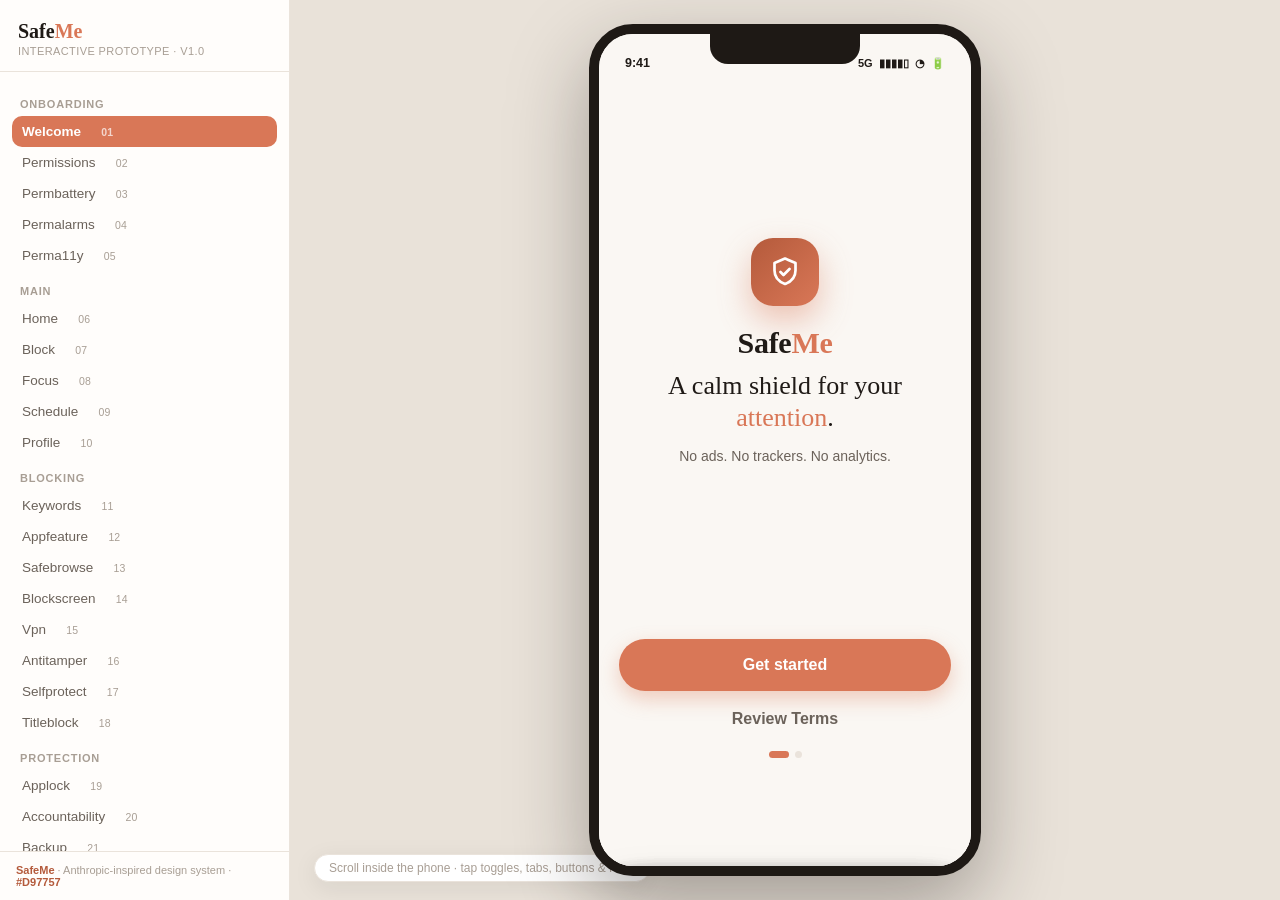
==== commit dd3a8594: "Remove the Redirect URL after close setting from the Block Screen The block gate always returns to t" ====
--- a/Reference/prototype/index.html
+++ b/Reference/prototype/index.html
@@ -401,8 +401,6 @@
         <div class="group-label">Close-gate policy</div>
         <div class="card">
           <div style="display:flex;align-items:center;gap:12px"><div style="flex:1"><div class="ctitle">Dwell countdown</div><div class="csub">Time before Close unlocks · 3–120s</div></div><div style="display:flex;align-items:center;gap:10px"><button class="btn sm btn-secondary" onclick="dwellStep(-1)">−</button><span id="bsDwellVal" style="font-weight:800;min-width:34px;text-align:center">5s</span><button class="btn sm btn-secondary" onclick="dwellStep(1)">+</button></div></div>
-          <div class="divider"></div>
-          <div style="display:flex;align-items:center;gap:12px"><div style="flex:1"><div class="ctitle">Redirect URL after close</div><div class="csub" id="bsRedirectSub">None — returns to the app</div></div><button class="btn sm btn-ghost" onclick="clearRedirect()">Clear</button><button class="btn sm btn-secondary" onclick="openSheet('sheetBsUrl')">Edit</button></div>
         </div>
         <div class="card" style="display:flex;align-items:center;gap:12px"><div style="flex:1"><div class="ctitle">"Why am I seeing this?"</div><div class="csub">Show the explanation toggle</div></div><div class="sw on" data-toggle id="bsWhySw"></div></div>
         <button class="btn btn-primary btn-block" style="margin-top:14px" onclick="saveBlockScreen()">Save changes</button>
@@ -941,15 +939,6 @@
       <div class="row2" style="margin-top:18px"><button class="btn btn-ghost" onclick="closeSheets()">Cancel</button><button class="btn btn-primary" onclick="saveMsg()">Save</button></div>
     </div>
 
-    <div class="sheet" id="sheetBsUrl">
-      <div class="grab"></div>
-      <h3>Redirect URL</h3>
-      <div class="s-sub">Where to go after the countdown finishes.</div>
-      <label class="field"><svg viewBox="0 0 24 24"><path d="M17 7l5 5-5 5M7 17l-5-5 5-5"/></svg><input id="bsUrlInput" placeholder="https://example.com"></label>
-      <div class="note" style="margin-top:12px"><svg viewBox="0 0 24 24"><circle cx="12" cy="12" r="9"/><path d="M12 8h.01M11 12h1v4h1"/></svg><span>Leave empty to return to the app after closing.</span></div>
-      <div class="row2" style="margin-top:18px"><button class="btn btn-ghost" onclick="closeSheets()">Cancel</button><button class="btn btn-primary" onclick="saveUrl()">Save</button></div>
-    </div>
-
       <div class="sheet" id="sheetTime">
         <div class="grab"></div>
         <h3>Time window</h3>
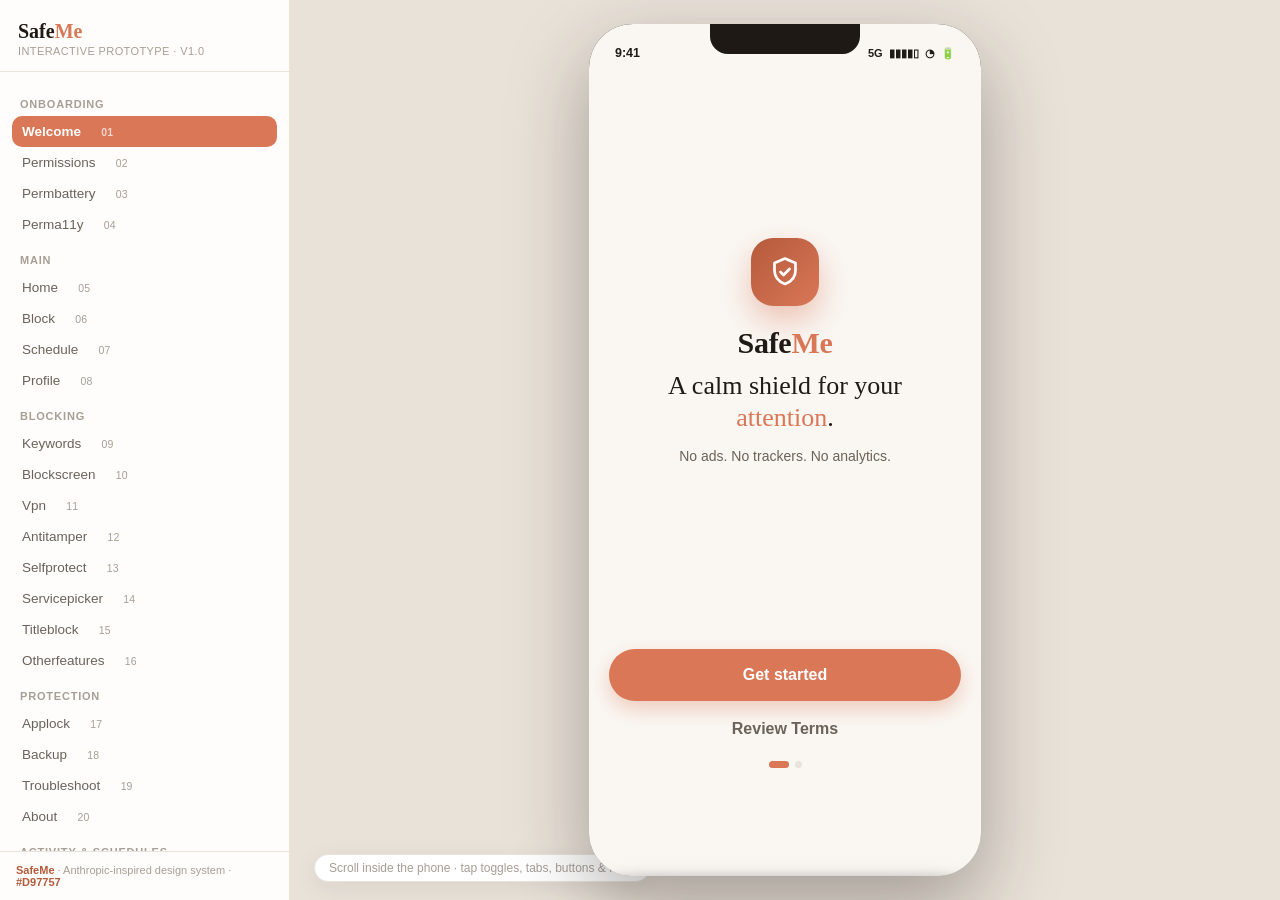
==== commit 36826a61: "ref(prototype): two-way reconcile prototype with production UI; refresh graphify Brings the HTML/CSS" ====
--- a/Reference/prototype/index.html
+++ b/Reference/prototype/index.html
@@ -51,59 +51,58 @@
 
       <!-- ================= PERMISSIONS — Notifications ================= -->
       <section class="screen onb" id="sc-permissions">
-        <div class="sub" style="margin-top:6px"><button class="back" onclick="permBack('welcome')"><svg viewBox="0 0 24 24"><path d="M15 5l-7 7 7 7"/></svg></button><h1>Stay in control</h1><p class="sub-desc">Know the moment a block triggers, a schedule starts, or your child sends a report — so you never miss what matters.</p></div>
-        <div class="ob-body perm-screen">
-          <div class="perm-done"><div class="perm-ic done" style="background:#E6F4EA;color:var(--success)"><svg viewBox="0 0 24 24"><path d="M5 12l5 5L20 7"/></svg></div><h2 style="font-family:var(--serif);font-size:26px;font-weight:700;margin-top:20px">All set!</h2><p style="font-size:14.5px;color:var(--ink-2);margin-top:8px">Ready to protect</p></div>
-          <div class="perm-main">
-            <div class="perm-ic b"><svg viewBox="0 0 24 24"><path d="M18 8a6 6 0 00-12 0c0 7-3 9-3 9h18s-3-2-3-9"/><path d="M10.3 21a2 2 0 003.4 0"/></svg></div>
+        <div class="perm-step">
+          <div style="padding-top:12px"><button class="back" onclick="permBack('welcome')"><svg viewBox="0 0 24 24"><path d="M15 5l-7 7 7 7"/></svg></button></div>
+          <div class="perm-mid">
             <span class="perm-badge">Required</span>
-            <p class="perm-trust">SafeMe never reads your messages or personal data.</p>
-          </div>
-          <div class="perm-actions"><button class="btn btn-primary btn-block" data-grant data-next="permbattery" onclick="grantPerm(this)">Grant notification access</button></div>
+            <h2 class="perm-hero">Notifications</h2>
+            <p class="perm-sub">Alerts for blocks, reports &amp; sessions</p>
+          </div>
+          <div class="perm-cta">
+            <button class="grant-pill" data-grant data-perm="notifications" data-next="permbattery" onclick="grantPerm(this)">Grant</button>
+            <div class="ghost-slot"></div>
+            <div class="ob-steps"><i class="on"></i><i></i><i></i></div>
+          </div>
         </div>
       </section>
 
       <!-- ================= PERMISSIONS — Battery ================= -->
       <section class="screen onb" id="sc-permbattery">
-        <div class="sub" style="margin-top:6px"><button class="back" onclick="permBack('permissions')"><svg viewBox="0 0 24 24"><path d="M15 5l-7 7 7 7"/></svg></button><h1>Keep protection running</h1><p class="sub-desc">Whitelist SafeMe so blocking continues even when your phone is idle. Without this, schedules and live protection may stop unexpectedly.</p></div>
-        <div class="ob-body perm-screen">
-          <div class="perm-done"><div class="perm-ic done" style="background:#E6F4EA;color:var(--success)"><svg viewBox="0 0 24 24"><path d="M5 12l5 5L20 7"/></svg></div><h2 style="font-family:var(--serif);font-size:26px;font-weight:700;margin-top:20px">All set!</h2><p style="font-size:14.5px;color:var(--ink-2);margin-top:8px">Protection will persist</p></div>
-          <div class="perm-main">
-            <div class="perm-ic g"><svg viewBox="0 0 24 24"><rect x="2" y="7" width="16" height="10" rx="2"/><path d="M22 11v2"/></svg></div>
-          </div>
-          <div class="perm-actions">
-            <button class="btn btn-primary btn-block" data-grant data-next="permalarms" onclick="grantPerm(this)">Allow battery optimization</button>
-            <button class="btn btn-ghost btn-block" style="height:48px;margin-top:8px" onclick="skipPerm(this)" data-next="permalarms">Not now</button>
+        <div class="perm-step">
+          <div style="padding-top:12px"><button class="back" onclick="permBack('permissions')"><svg viewBox="0 0 24 24"><path d="M15 5l-7 7 7 7"/></svg></button></div>
+          <div class="perm-mid">
+            <h2 class="perm-hero"><span style="color:var(--brand)">Battery</span> optimization</h2>
+            <p class="perm-sub">Whitelist SafeMe so protection persists</p>
+          </div>
+          <div class="perm-cta">
+            <button class="grant-pill" data-grant data-perm="battery" data-next="perma11y" onclick="grantPerm(this)">Grant</button>
+            <div class="ghost-slot"><button onclick="skipPerm(this)" data-perm="battery" data-next="perma11y">Skip for now</button></div>
+            <div class="ob-steps"><i></i><i class="on"></i><i></i></div>
           </div>
         </div>
       </section>
 
       <!-- ================= PERMISSIONS — Alarms ================= -->
-      <section class="screen onb" id="sc-permalarms">
-        <div class="sub" style="margin-top:6px"><button class="back" onclick="permBack('permbattery')"><svg viewBox="0 0 24 24"><path d="M15 5l-7 7 7 7"/></svg></button><h1>Punctual by design</h1><p class="sub-desc">Precise timing lets schedules and Stop Me boundaries activate at exactly the right moment — not minutes late.</p></div>
-        <div class="ob-body perm-screen">
-          <div class="perm-done"><div class="perm-ic done" style="background:#E6F4EA;color:var(--success)"><svg viewBox="0 0 24 24"><path d="M5 12l5 5L20 7"/></svg></div><h2 style="font-family:var(--serif);font-size:26px;font-weight:700;margin-top:20px">All set!</h2><p style="font-size:14.5px;color:var(--ink-2);margin-top:8px">Schedules are on time</p></div>
-          <div class="perm-main">
-            <div class="perm-ic o"><svg viewBox="0 0 24 24"><circle cx="12" cy="12" r="9"/><path d="M12 7v5l3 2"/></svg></div>
-          </div>
-          <div class="perm-actions">
-            <button class="btn btn-primary btn-block" data-grant data-next="perma11y" onclick="grantPerm(this)">Allow exact alarms</button>
-            <button class="btn btn-ghost btn-block" style="height:48px;margin-top:8px" onclick="skipPerm(this)" data-next="perma11y">Not now</button>
-          </div>
-        </div>
-      </section>
-
+      
       <!-- ================= PERMISSIONS — Accessibility ================= -->
       <section class="screen onb" id="sc-perma11y">
-        <div class="sub" style="margin-top:6px"><button class="back" onclick="permBack('permalarms')"><svg viewBox="0 0 24 24"><path d="M15 5l-7 7 7 7"/></svg></button><h1>The core of SafeMe</h1><p class="sub-desc">This is the engine that reads what's on your screen and blocks it before you see it — ads, trackers, harmful content. Without it, nothing works.</p></div>
-        <div class="ob-body perm-screen">
-          <div class="perm-done"><div class="perm-ic done" style="background:#E6F4EA;color:var(--success)"><svg viewBox="0 0 24 24"><path d="M5 12l5 5L20 7"/></svg></div><h2 style="font-family:var(--serif);font-size:26px;font-weight:700;margin-top:20px">All set!</h2><p style="font-size:14.5px;color:var(--ink-2);margin-top:8px">You are protected</p></div>
-          <div class="perm-main">
-            <div class="perm-ic d"><svg viewBox="0 0 24 24"><circle cx="16" cy="4" r="1"/><path d="m18 19 1-7-6 1M5 8l3-3 5.5 3-2.36 3.5M4.24 14.5a5 5 0 006.88 6M13.76 17.5a5 5 0 00-6.88-6"/></svg></div>
-            <span class="perm-badge">Required</span>
-            <p class="perm-trust">SafeMe uses this only to protect, never to spy.</p>
-          </div>
-          <div class="perm-actions"><button class="btn btn-primary btn-block" data-grant onclick="grantPerm(this)">Enable accessibility</button></div>
+        <div class="perm-step">
+          <div class="tl-head" style="padding-top:20px">
+            <button class="back" onclick="permBack('permbattery')"><svg viewBox="0 0 24 24"><path d="M15 5l-7 7 7 7"/></svg></button>
+            <h1>Accessibility</h1>
+            <p class="tl-desc">SafeMe uses Android's Accessibility Service only to watch the screen you are viewing and block content matching your rules.</p>
+          </div>
+          <div class="tl-steps">
+            <div class="tl-step"><div class="tl-num">1</div><div class="tx">Open Settings → Accessibility → SafeMe</div></div>
+            <div class="tl-step"><div class="tl-num">2</div><div class="tx">Toggle the SafeMe service On and confirm</div></div>
+            <div class="tl-step"><div class="tl-num">3</div><div class="tx">Return to SafeMe — protection turns on</div></div>
+          </div>
+          <p class="tl-note">Tip: after enabling, Android may ask you to confirm — allow it.</p>
+          <div class="perm-cta">
+            <button class="grant-pill" data-grant data-perm="a11y" onclick="grantPerm(this)">Grant</button>
+            <div class="ghost-slot"></div>
+            <div class="ob-steps"><i></i><i></i><i class="on"></i></div>
+          </div>
         </div>
       </section>
 
@@ -138,153 +137,102 @@
           <div class="sw on" data-toggle></div>
         </div>
 
-        <div class="sec-t">Quick actions <span class="more" onclick="toast('All actions, everywhere')">All</span></div>
+        <div class="sec-t">Quick actions <span class="more" onclick="nav('quickactions')">Edit</span></div>
         <div class="grid2">
-          <button class="qa" onclick="nav('focus')"><div class="ic"><svg viewBox="0 0 24 24"><circle cx="12" cy="12" r="9"/><path d="M12 7v5l3 2"/></svg></div><div class="t">Start Focus</div><div class="s">Stop Me session</div></button>
+          <button class="qa" onclick="nav('applock')"><div class="ic"><svg viewBox="0 0 24 24"><rect x="5" y="11" width="14" height="9" rx="2"/><path d="M8 11V8a4 4 0 018 0v3"/></svg></div><div class="t">App lock</div><div class="s">Protect apps</div></button>
           <button class="qa" onclick="nav('keywords')"><div class="ic"><svg viewBox="0 0 24 24"><path d="M4 9h16M4 15h16M10 3L8 21M16 3l-2 18"/></svg></div><div class="t">Add keyword</div><div class="s">Block more sites</div></button>
           <button class="qa" onclick="nav('scheduleedit')"><div class="ic"><svg viewBox="0 0 24 24"><rect x="4" y="5" width="16" height="16" rx="3"/><path d="M4 10h16M9 3v4M15 3v4"/></svg></div><div class="t">New schedule</div><div class="s">Recurring window</div></button>
           <button class="qa" onclick="nav('backup')"><div class="ic"><svg viewBox="0 0 24 24"><path d="M21 15v4a2 2 0 01-2 2H5a2 2 0 01-2-2v-4M7 10l5 5 5-5M12 15V3"/></svg></div><div class="t">Backup</div><div class="s">Export to JSON</div></button>
         </div>
 
         <div class="sec-t">Today</div>
-        <div class="stats">
-          <div class="stat b"><div class="n">147</div><div class="l">Blocked</div></div>
-          <div class="stat g"><div class="n">2h 05m</div><div class="l">Focus time</div></div>
-          <div class="stat o"><div class="n">4</div><div class="l">Schedules</div></div>
+        <div class="stats two">
+          <div class="stat b"><div class="n" id="homeBlocked">0</div><div class="l">Blocked</div></div>
+          <div class="stat o"><div class="n" id="homeSchedules">0</div><div class="l">Schedules</div></div>
         </div>
 
         <div class="sec-t">Recent activity <span class="more" onclick="nav('history')">History</span></div>
         <div class="card feed">
-          <div class="f"><span class="fd" style="background:var(--brand)"></span><div class="ft"><div class="t">Blocked TikTok</div><div class="s">Opened during study window · close-gate shown</div><div class="tm">9:38 PM</div></div></div>
-          <div class="f"><span class="fd" style="background:var(--success)"></span><div class="ft"><div class="t">Focus session complete</div><div class="s">45 min · 32 blocks · whitelist untouched</div><div class="tm">8:15 PM</div></div></div>
-          <div class="f"><span class="fd" style="background:var(--warning)"></span><div class="ft"><div class="t">Permission revoked</div><div class="s">Accessibility off · onboarding re-opened</div><div class="tm">11:02 AM</div></div></div>
+          <div id="homeFeed"></div>
+          <div id="homeFeedEmpty" class="feed-empty">No activity yet — blocks, schedules and protection changes will show up here</div>
         </div>
       </section>
 
       <!-- ================= BLOCK ================= -->
       <section class="screen nav-on" id="sc-block">
-        <div class="sub" style="margin-top:10px"><h1>Blocking</h1>
+        <div class="sub"><h1>Blocking</h1>
           <button class="act" onclick="toast('Blocking help')"><svg viewBox="0 0 24 24"><circle cx="12" cy="12" r="9"/><path d="M12 16v-4M12 8h.01"/></svg></button>
         </div>
         <div class="shield">
           <div class="s-left">
             <div class="s-ic"><svg viewBox="0 0 24 24"><path d="M12 2l8 3v5c0 5-3 9-8 12-5-3-8-7-8-12V5z"/><path d="M9 12l2 2 4-4"/></svg></div>
-            <div class="s-tx"><div class="s-t">Blocking active</div><div class="s-s">1,189 keywords · 3 layers · VPN on</div></div>
+            <div class="s-tx"><div class="s-t">Blocking active</div></div>
           </div>
           <div class="sw on" data-toggle></div>
           <div class="rings"></div><div class="rings r2"></div>
         </div>
         <div class="stats" style="margin-top:12px">
-          <div class="stat b"><div class="n">41</div><div class="l">Blocked today</div></div>
-          <div class="stat g"><div class="n">1,189</div><div class="l">Keywords</div></div>
+          <div class="stat b"><div class="n" id="blkBlocked">0</div><div class="l">Blocked today</div></div>
+          <div class="stat g"><div class="n">454</div><div class="l">Keywords</div></div>
           <div class="stat o"><div class="n">3</div><div class="l">Layers active</div></div>
         </div>
 
-        <div class="qa" role="button" tabindex="0" style="margin-top:12px;cursor:pointer" onclick="openManage('kw')"><div style="display:flex;align-items:center;gap:12px;width:100%"><div class="ic"><svg viewBox="0 0 24 24"><path d="M4 6h16M4 12h16M4 18h16"/></svg></div><div style="flex:1;min-width:0"><div class="t">Custom Keywords & Web Blocking</div><div class="s" id="mgCardSub">7 keywords · 3 websites · 2 trusted</div></div><span class="chev"><svg viewBox="0 0 24 24"><path d="M9 5l7 7-7 7"/></svg></span></div><div class="seg" style="margin-top:12px"><button onclick="event.stopPropagation();openManage('kw')">Keywords</button><button onclick="event.stopPropagation();openManage('site')">Websites</button></div></div>
+        <div class="qa" role="button" tabindex="0" style="margin-top:12px;cursor:pointer" onclick="kwGo('keywords')"><div style="display:flex;align-items:center;gap:12px;width:100%"><div class="ic"><svg viewBox="0 0 24 24"><path d="M4 6h16M4 12h16M4 18h16"/></svg></div><div style="flex:1;min-width:0"><div class="t">Custom Keywords &amp; Web Blocking</div><div class="s" id="mgCardSub">0 keywords · 0 websites · 0 trusted</div></div><span class="chev"><svg viewBox="0 0 24 24"><path d="M9 5l7 7-7 7"/></svg></span></div><div class="seg" style="margin-top:12px"><button class="on" onclick="event.stopPropagation();kwGo('keywords')">Keywords</button><button onclick="event.stopPropagation();kwGo('websites')">Websites</button></div></div>
 
         <div class="sec-t">More blocking</div>
         <div class="grid2">
-          <button class="qa" onclick="nav('appfeature')"><div class="ic o"><svg viewBox="0 0 24 24"><path d="M12 2 2 7l10 5 10-5-10-5z"/><path d="m2 17 10 5 10-5M2 12l10 5 10-5"/></svg></div><div class="t">App-Feature</div><div class="s">Reels · Shorts · Stories</div></button>
-          <button class="qa" onclick="nav('safebrowse')"><div class="ic g"><svg viewBox="0 0 24 24"><circle cx="12" cy="12" r="10"/><path d="M12 2a14.5 14.5 0 000 20 14.5 14.5 0 000-20M2 12h20"/></svg></div><div class="t">SafeSearch</div><div class="s">Browsers · redirect</div></button>
+          <button class="qa" onclick="toast('Coming soon')"><div class="ic o"><svg viewBox="0 0 24 24"><path d="M12 2 2 7l10 5 10-5-10-5z"/><path d="m2 17 10 5 10-5M2 12l10 5 10-5"/></svg></div><div class="t">App-Feature</div><div class="s">Reels · Shorts · Stories</div></button>
           <button class="qa" onclick="nav('blockscreen')"><div class="ic d"><svg viewBox="0 0 24 24"><rect x="4" y="4" width="16" height="16" rx="4"/><path d="M12 8v8M8 12h8"/></svg></div><div class="t">Block Screen</div><div class="s">Message · close-gate</div></button>
           <button class="qa" onclick="nav('vpn')"><div class="ic g"><svg viewBox="0 0 24 24"><path d="M12 2l8 3v5c0 5-3 9-8 12-5-3-8-7-8-12V5z"/><path d="M9 12l2 2 4-4"/></svg></div><div class="t">DNS &amp; VPN Filtering</div><div class="s">VPN · presets</div></button>
           <button class="qa" onclick="nav('antitamper')"><div class="ic r"><svg viewBox="0 0 24 24"><path d="M12 2l7 3v5c0 4.5-3 7.5-7 9-4-1.5-7-4.5-7-9V6z"/><path d="M12 8v4M12 16h.01"/></svg></div><div class="t">Anti-Tamper</div><div class="s">Prevent uninstall · power menu</div></button>
-          <button class="qa" onclick="nav('titleblock')"><div class="ic o"><svg viewBox="0 0 24 24"><path d="M5 5h14M12 5v14M8 19h8"/></svg></div><div class="t">Block by Title</div><div class="s">System pages · app titles</div></button>
+          <button class="qa" onclick="nav('titleblock')"><div class="ic o"><svg viewBox="0 0 24 24"><path d="M5 5h14M12 5v14M8 19h8"/></svg></div><div class="t">Block Settings by Title</div><div class="s">System pages · app titles</div></button>
+          <button class="qa" onclick="nav('otherfeatures')"><div class="ic d"><svg viewBox="0 0 24 24"><path d="M12 2 2 7l10 5 10-5-10-5z"/><path d="m2 17 10 5 10-5M2 12l10 5 10-5"/></svg></div><div class="t">Some Other Features</div><div class="s">Image/video search · more</div></button>
         </div>
       </section>
 
       <!-- ================= FOCUS ================= -->
-      <section class="screen nav-on" id="sc-focus">
-        <div class="sub" style="margin-top:10px"><h1>Stop Me</h1><span class="pill b">Focus mode</span></div>
-        <div class="card" style="text-align:center;background:linear-gradient(160deg,var(--brand-mist),var(--surface))">
-          <div style="font-size:13px;color:var(--ink-2);font-weight:600">How long do you need?</div>
-          <div class="presets" style="display:flex;gap:8px;margin-top:14px">
-            <button class="preset" onclick="pickPreset(this)">15<small>min</small></button>
-            <button class="preset on" onclick="pickPreset(this)">25<small>min</small></button>
-            <button class="preset" onclick="pickPreset(this)">45<small>min</small></button>
-            <button class="preset" onclick="pickPreset(this)">90<small>min</small></button>
-          </div>
-          <button class="btn btn-ghost sm" style="margin-top:10px" onclick="toast('Custom duration — set any length')">+ Custom duration</button>
-          <button class="btn btn-primary btn-block" style="margin-top:16px" onclick="startFocus()"><svg viewBox="0 0 24 24"><path d="M6 4l14 8-14 8z"/></svg>Start Focus</button>
-        </div>
-
-        <div class="sec-t">Scheduled sessions</div>
-        <div class="list">
-          <div class="li"><div class="ic o"><svg viewBox="0 0 24 24"><rect x="4" y="5" width="16" height="16" rx="3"/><path d="M4 10h16M9 3v4M15 3v4"/></svg></div><div class="tx"><div class="t">Deep work</div><div class="s">Daily 9:00 – 11:00 · 4 sessions</div></div><div class="sw on" data-toggle></div></div>
-          <div class="li"><div class="ic o"><svg viewBox="0 0 24 24"><rect x="4" y="5" width="16" height="16" rx="3"/><path d="M4 10h16M9 3v4M15 3v4"/></svg></div><div class="tx"><div class="t">Evening unwind</div><div class="s">Mon–Fri 22:00 – 23:00</div></div><div class="sw" data-toggle></div></div>
-        </div>
-
-        <div class="card" style="display:flex;gap:12px;align-items:center">
-          <div class="ic" style="width:40px;height:40px;border-radius:13px;background:var(--brand-soft);color:var(--brand-dark);display:flex;align-items:center;justify-content:center;flex:none"><svg viewBox="0 0 24 24" style="width:20px;height:20px;stroke:currentColor;fill:none;stroke-width:1.9;stroke-linecap:round;stroke-linejoin:round"><rect x="3" y="3" width="7" height="7" rx="2"/><rect x="14" y="3" width="7" height="7" rx="2"/><rect x="3" y="14" width="7" height="7" rx="2"/><rect x="14" y="14" width="7" height="7" rx="2"/></svg></div>
-          <div style="flex:1"><div class="ctitle">Whitelist apps</div><div class="csub">These stay usable during sessions</div></div>
-          <button class="btn sm btn-secondary" onclick="nav('focuswhitelist')">Manage</button>
-        </div>
-        <div class="card" style="display:flex;gap:12px;align-items:center">
-          <div class="ic" style="width:40px;height:40px;border-radius:13px;background:var(--brand-soft);color:var(--brand-dark);display:flex;align-items:center;justify-content:center;flex:none"><svg viewBox="0 0 24 24" style="width:20px;height:20px;stroke:currentColor;fill:none;stroke-width:1.9;stroke-linecap:round;stroke-linejoin:round"><rect x="3" y="3" width="18" height="8" rx="2"/><rect x="3" y="13" width="18" height="8" rx="2"/></svg></div>
-          <div style="flex:1"><div class="ctitle">2×1 widget</div><div class="csub">Quick-start from your home screen</div></div>
-          <button class="btn sm btn-secondary" onclick="toast('Widget added to home screen')">Add</button>
-        </div>
-        <div class="note" style="margin-top:12px"><svg viewBox="0 0 24 24"><circle cx="12" cy="12" r="9"/><path d="M12 8h.01M11 12h1v4h1"/></svg><span>Active sessions show a countdown foreground notification and can't be skipped without the close-gate or PIN.</span></div>
-      </section>
-
+      
       <!-- ================= SCHEDULE ================= -->
       <section class="screen nav-on" id="sc-schedule">
-        <div class="sub" style="margin-top:10px"><h1>Schedule-Based App Blocking</h1><button class="btn sm btn-primary" onclick="openSchedEdit(null)">+ New</button></div>
+        <div class="sub"><h1>Schedule-Based App Blocking</h1><button class="btn sm btn-primary" onclick="openSchedEdit(null)">+ New</button></div>
         <div class="hero" id="schedHero">
           <div class="hero-ic"><svg viewBox="0 0 24 24"><rect x="4" y="5" width="16" height="16" rx="3"/><path d="M4 10h16M9 3v4M15 3v4"/></svg></div>
           <div class="tag">Schedule-Based App Blocking</div>
-          <h2 id="schedHeroCount">2 active schedules</h2>
-          <p id="schedHeroSub">Next boundary · Study today at 21:00</p>
-          <div class="hero-foot"><span class="pill g" id="schedHeroPill"><span class="pdot"></span>On</span></div>
+          <h2 id="schedHeroCount">0 active schedules</h2>
+          <p id="schedHeroSub">No schedules yet — create one</p>
+          <div class="hero-foot"><span class="pill r" id="schedHeroPill"><span class="pdot"></span>Off</span></div>
           <div class="rings"></div><div class="rings r2"></div>
         </div>
-        <div class="sec-t">Your schedules</div>
-        <div class="list" id="schedList">
-          <div class="sched-card" data-name="Study" data-days="Mon · Wed · Fri" data-daysraw="Mon,Wed,Fri" data-start="21:00" data-end="23:00" data-time="21:00 – 23:00" data-mode="Both" data-modetxt="Internet + Launch" data-apps="12">
-            <div class="sched-head">
-              <div class="ic o"><svg viewBox="0 0 24 24"><rect x="4" y="5" width="16" height="16" rx="3"/><path d="M4 10h16M9 3v4M15 3v4"/></svg></div>
-              <div class="tx"><div class="t">Study</div><div class="s">Mon · Wed · Fri</div></div>
-              <div class="sw on" data-toggle></div>
-            </div>
-            <div class="sched-body">
-              <div class="sched-time"><svg viewBox="0 0 24 24"><circle cx="12" cy="12" r="9"/><path d="M12 7v5l3 2"/></svg><span class="sched-time-txt">21:00 – 23:00</span></div>
-              <div class="sched-pills">
-                <span class="pill g">Internet + Launch</span>
-                <span class="pill b">12 apps</span>
-              </div>
-            </div>
-            <div class="sched-foot">
-              <span class="sched-next"><svg viewBox="0 0 24 24"><rect x="4" y="5" width="16" height="16" rx="3"/><path d="M4 10h16M9 3v4M15 3v4"/></svg>Next · Mon, Wed, Fri</span>
-              <button class="btn btn-ghost sm" onclick="openSchedEdit(this)">Edit</button>
-            </div>
-          </div>
-          <div class="sched-card" data-name="No-scroll mornings" data-days="Daily" data-daysraw="Mon,Tue,Wed,Thu,Fri,Sat,Sun" data-start="07:00" data-end="09:00" data-time="07:00 – 09:00" data-mode="Launch" data-modetxt="Launch blocked" data-apps="6">
-            <div class="sched-head">
-              <div class="ic o"><svg viewBox="0 0 24 24"><rect x="4" y="5" width="16" height="16" rx="3"/><path d="M4 10h16M9 3v4M15 3v4"/></svg></div>
-              <div class="tx"><div class="t">No-scroll mornings</div><div class="s">Daily</div></div>
-              <div class="sw on" data-toggle></div>
-            </div>
-            <div class="sched-body">
-              <div class="sched-time"><svg viewBox="0 0 24 24"><circle cx="12" cy="12" r="9"/><path d="M12 7v5l3 2"/></svg><span class="sched-time-txt">07:00 – 09:00</span></div>
-              <div class="sched-pills">
-                <span class="pill g">Launch blocked</span>
-                <span class="pill b">6 apps</span>
-              </div>
-            </div>
-            <div class="sched-foot">
-              <span class="sched-next"><svg viewBox="0 0 24 24"><rect x="4" y="5" width="16" height="16" rx="3"/><path d="M4 10h16M9 3v4M15 3v4"/></svg>Next · tomorrow</span>
-              <button class="btn btn-ghost sm" onclick="openSchedEdit(this)">Edit</button>
-            </div>
-          </div>
-        </div>
+
+        <div class="banner" id="schA11yWarn">
+          <div class="ic"><svg viewBox="0 0 24 24"><circle cx="16" cy="4" r="1"/><path d="m18 19 1-7-6 1M5 8l3-3 5.5 3-2.36 3.5M4.24 14.5a5 5 0 006.88 6M13.76 17.5a5 5 0 006.88-6"/></svg></div>
+          <div class="tx"><div class="t">Accessibility Service required</div><div class="s">This schedule blocks app launches, so it won't work until SafeMe's Accessibility Service is enabled.</div></div>
+          <button class="btn btn-primary sm" onclick="toast('Opening Accessibility settings')">Enable</button>
+          <button class="x" onclick="dismissBanner(this)" aria-label="Dismiss warning"><svg viewBox="0 0 24 24"><path d="M6 6l12 12M18 6L6 18"/></svg></button>
+        </div>
+        <div class="banner" id="schExactWarn">
+          <div class="ic"><svg viewBox="0 0 24 24"><circle cx="12" cy="12" r="9"/><path d="M12 7v5l3 2"/></svg></div>
+          <div class="tx"><div class="t">Precise schedule timing is off</div><div class="s">Schedules may start or stop minutes late until you allow SafeMe to set exact alarms.</div></div>
+          <button class="btn btn-primary sm" onclick="toast('Opening exact-alarm settings')">Enable</button>
+          <button class="x" onclick="dismissBanner(this)" aria-label="Dismiss warning"><svg viewBox="0 0 24 24"><path d="M6 6l12 12M18 6L6 18"/></svg></button>
+        </div>
+        <div class="card" style="display:flex;align-items:center;gap:12px;margin-top:12px">
+          <div class="ic g" style="width:40px;height:40px;border-radius:13px"><svg viewBox="0 0 24 24"><path d="M12 2l7 3v5c0 4.5-3 7.5-7 9-4-1.5-7-4.5-7-9V6z"/><path d="M9 12l2 2 4-4"/></svg></div>
+          <div style="flex:1;min-width:0"><div class="ctitle">Exclude Apps</div><div class="csub" id="schExcludeSub">Never blocked by any schedule</div></div>
+          <button class="btn btn-secondary sm" style="border:1px solid var(--line);background:var(--surface);color:var(--ink)" onclick="openSheet('sheetApps')">Manage</button>
+        </div>
+
+        <div class="sec-t" style="margin-top:20px">Your schedules</div>
+        <div id="schedEmpty" style="display:none;font-size:12.5px;line-height:18px;color:var(--ink-2);padding:4px 2px">No schedules yet — create one</div>
+        <div id="schedList" style="display:flex;flex-direction:column;gap:12px"></div>
         <div class="note" style="margin-top:12px"><svg viewBox="0 0 24 24"><circle cx="12" cy="12" r="9"/><path d="M12 8h.01M11 12h1v4h1"/></svg><span>Alarm-driven boundaries with a 15-min safety net and boot re-arm — restrictions never silently lapse.</span></div>
       </section>
 
       <!-- ================= PROFILE ================= -->
       <section class="screen nav-on" id="sc-profile">
-        <div class="sub" style="margin-top:10px"><h1>Profile</h1><button class="act" onclick="toast('Sharing SafeMe…')"><svg viewBox="0 0 24 24"><circle cx="6" cy="12" r="3"/><circle cx="18" cy="6" r="3"/><circle cx="18" cy="18" r="3"/><path d="M8.7 10.7l6.6-3.4M8.7 13.3l6.6 3.4"/></svg></button><p class="sub-desc">Your account, appearance, permissions &amp; support.</p></div>
+        <div class="sub"><h1>Profile</h1><button class="act" onclick="toast('Sharing SafeMe…')"><svg viewBox="0 0 24 24"><circle cx="6" cy="12" r="3"/><circle cx="18" cy="6" r="3"/><circle cx="18" cy="18" r="3"/><path d="M8.7 10.7l6.6-3.4M8.7 13.3l6.6 3.4"/></svg></button><p class="sub-desc">Your account, appearance, permissions &amp; support.</p></div>
         <div class="card" style="display:flex;align-items:center;gap:14px">
-          <div class="avatar">A</div>
+          <div class="avatar sm">A</div>
           <div style="flex:1;min-width:0"><div style="font-weight:700;font-size:16px">Alex</div><div style="font-size:12px;color:var(--ink-2);margin-top:2px">Protected since Mar 2026</div></div>
           <span class="pill g"><span class="pdot"></span>38-day streak</span>
         </div>
@@ -301,9 +249,9 @@
         <div class="group-label">Protection</div>
         <div class="grid2">
           <button class="qa" onclick="nav('applock')"><div class="ic"><svg viewBox="0 0 24 24"><rect x="5" y="11" width="14" height="10" rx="2"/><path d="M8 11V7a4 4 0 018 0v4"/></svg></div><div class="t">App Lock</div><div class="s">PIN · pattern · biometric · brute-force guard</div></button>
-          <button class="qa" onclick="nav('accountability')"><div class="ic o"><svg viewBox="0 0 24 24"><path d="M12 12a4 4 0 100-8 4 4 0 000 8zM4 21v-1a7 7 0 0114 0v1"/></svg></div><div class="t">Accountability</div><div class="s">Partner · time delay · daily report</div><span class="badge soon">Coming soon</span></button>
+          <button class="qa" onclick="toast('Coming soon')"><div class="ic o"><svg viewBox="0 0 24 24"><path d="M12 12a4 4 0 100-8 4 4 0 000 8zM4 21v-1a7 7 0 0114 0v1"/></svg></div><div class="t">Accountability</div><div class="s">Partner · time delay · daily report</div><span class="badge soon">Coming soon</span></button>
           <button class="qa" onclick="nav('backup')"><div class="ic g"><svg viewBox="0 0 24 24"><path d="M21 15v4a2 2 0 01-2 2H5a2 2 0 01-2-2v-4M7 10l5 5 5-5M12 15V3"/></svg></div><div class="t">Backup &amp; Restore</div><div class="s">Export / import · atomic · versioned</div></button>
-          <button class="qa" onclick="nav('permissions')"><div class="ic g"><svg viewBox="0 0 24 24"><path d="M12 2l7 3v5c0 4.5-3 7.5-7 9-4-1.5-7-4.5-7-9V6z"/><path d="M9 12l2 2 4-4"/></svg></div><div class="t">Permissions</div><div class="s" id="permCardSub">0 of 4 granted · finish setup</div></button>
+          <button class="qa" onclick="nav('permissions')"><div class="ic g"><svg viewBox="0 0 24 24"><path d="M12 2l7 3v5c0 4.5-3 7.5-7 9-4-1.5-7-4.5-7-9V6z"/><path d="M9 12l2 2 4-4"/></svg></div><div class="t">Permissions</div><div class="s" id="permCardSub">0 of 3 granted · finish setup</div></button>
         </div>
 
         <div class="group-label">Support</div>
@@ -313,78 +261,45 @@
           <span class="chev" style="color:var(--ink-3)"><svg viewBox="0 0 24 24"><path d="M9 5l7 7-7 7"/></svg></span>
         </div>
         <div class="list">
-          <button class="li" onclick="nav('crash')"><div class="ic r"><svg viewBox="0 0 24 24"><path d="M8 2l1.88 1.88M14.12 3.88 16 2M9 7.13v-1a3.003 3.003 0 116 0v1M12 20c-3.3 0-6-2.7-6-6v-3a4 4 0 014-4h4a4 4 0 014 4v3c0 3.3-2.7 6-6 6M12 20v-9"/></svg></div><div class="tx"><div class="t">Crash Logs</div><div class="s">Diagnostics · export · clear</div></div><span class="badge">2</span><span class="chev"><svg viewBox="0 0 24 24"><path d="M9 5l7 7-7 7"/></svg></span></button>
-          <button class="li" onclick="nav('relay')"><div class="ic d"><svg viewBox="0 0 24 24"><circle cx="16" cy="4" r="1"/><path d="m18 19 1-7-6 1M5 8l3-3 5.5 3-2.36 3.5M4.24 14.5a5 5 0 006.88 6M13.76 17.5a5 5 0 00-6.88-6"/></svg></div><div class="tx"><div class="t">Reliable Accessibility</div><div class="s">ADB WRITE_SECURE_SETTINGS guide</div></div><span class="chev"><svg viewBox="0 0 24 24"><path d="M9 5l7 7-7 7"/></svg></span></button>
-          <button class="li" onclick="nav('about')"><div class="ic"><svg viewBox="0 0 24 24"><circle cx="12" cy="12" r="9"/><path d="M12 11v5M12 8h.01"/></svg></div><div class="tx"><div class="t">About</div><div class="s">v1.0.76 · version info</div></div><span class="chev"><svg viewBox="0 0 24 24"><path d="M9 5l7 7-7 7"/></svg></span></button>
+          <button class="li" onclick="nav('about')"><div class="ic"><svg viewBox="0 0 24 24"><circle cx="12" cy="12" r="9"/><path d="M12 11v5M12 8h.01"/></svg></div><div class="tx"><div class="t">About</div><div class="s">v0.1.0 · version info</div></div><span class="chev"><svg viewBox="0 0 24 24"><path d="M9 5l7 7-7 7"/></svg></span></button>
           <button class="li" onclick="toast('Contact: support@safeme.app')"><div class="ic o"><svg viewBox="0 0 24 24"><path d="M4 5h16v14H4z"/><path d="M4 6l8 7 8-7"/></svg></div><div class="tx"><div class="t">Contact Support</div><div class="s">We reply within a day</div></div><span class="chev"><svg viewBox="0 0 24 24"><path d="M9 5l7 7-7 7"/></svg></span></button>
         </div>
 
         <div class="group-label" style="color:var(--danger)">Danger zone</div>
         <button class="btn btn-danger btn-block" onclick="openSheet('sheetDelete')">Delete account</button>
-        <div style="text-align:center;font-size:11.5px;color:var(--ink-3);margin-top:16px;line-height:1.6">SafeMe v1.0.76 · open://protectyourself<br>No ads · no trackers · no analytics</div>
+        <div style="text-align:center;font-size:11.5px;color:var(--ink-3);margin-top:16px;line-height:1.6">SafeMe v0.1.0 · open://protectyourself<br>No ads · no trackers · no analytics</div>
       </section>
 
       <!-- ================= SUB SCREENS ================= -->
       <section class="screen" id="sc-keywords">
-        <div class="sub" style="margin-top:6px"><button class="back" onclick="back()"><svg viewBox="0 0 24 24"><path d="M15 5l-7 7 7 7"/></svg></button><h1>Keyword Manager</h1><p class="sub-desc">Block or allow keywords &amp; websites across all layers.</p></div>
-        <div class="tabs u" data-tabs="kwTabs">
-          <button class="on" data-panel="kw-bl">Blocklist</button>
-          <button data-panel="kw-wl">Whitelist</button>
-          <button data-panel="kw-st">Setting titles</button>
-        </div>
-        <div data-panel-view="kw-bl">
-          <label class="field" style="margin-top:14px"><svg viewBox="0 0 24 24"><circle cx="11" cy="11" r="7"/><path d="M21 21l-4.3-4.3"/></svg><input placeholder="Search keywords…"></label>
-          <div class="group-label">Bundled · 1,189 total</div>
-          <div class="list">
-            <div class="li"><div class="ic r"><svg viewBox="0 0 24 24"><path d="M4 9h16M4 15h16M10 3L8 21M16 3l-2 18"/></svg></div><div class="tx"><div class="t">Adult</div><div class="s">612 keywords</div></div><span class="chev"><svg viewBox="0 0 24 24"><path d="M9 5l7 7-7 7"/></svg></span></div>
-            <div class="li"><div class="ic r"><svg viewBox="0 0 24 24"><path d="M4 9h16M4 15h16M10 3L8 21M16 3l-2 18"/></svg></div><div class="tx"><div class="t">Gambling</div><div class="s">204 keywords</div></div><span class="chev"><svg viewBox="0 0 24 24"><path d="M9 5l7 7-7 7"/></svg></span></div>
-            <div class="li"><div class="ic r"><svg viewBox="0 0 24 24"><path d="M4 9h16M4 15h16M10 3L8 21M16 3l-2 18"/></svg></div><div class="tx"><div class="t">Social media</div><div class="s">186 keywords</div></div><span class="chev"><svg viewBox="0 0 24 24"><path d="M9 5l7 7-7 7"/></svg></span></div>
-            <div class="li"><div class="ic r"><svg viewBox="0 0 24 24"><path d="M4 9h16M4 15h16M10 3L8 21M16 3l-2 18"/></svg></div><div class="tx"><div class="t">Shopping</div><div class="s">112 keywords</div></div><span class="chev"><svg viewBox="0 0 24 24"><path d="M9 5l7 7-7 7"/></svg></span></div>
-            <div class="li"><div class="ic r"><svg viewBox="0 0 24 24"><path d="M4 9h16M4 15h16M10 3L8 21M16 3l-2 18"/></svg></div><div class="tx"><div class="t">Custom</div><div class="s">75 keywords</div></div><span class="chev"><svg viewBox="0 0 24 24"><path d="M9 5l7 7-7 7"/></svg></span></div>
-          </div>
-          <div style="display:flex;gap:10px;margin-top:14px">
-            <button class="btn btn-secondary" style="flex:1" onclick="openSheet('sheetKw')">+ Add keyword</button>
-            <button class="btn btn-ghost" style="flex:1" onclick="toast('Reset to bundled defaults')">Reset</button>
-          </div>
-        </div>
-        <div data-panel-view="kw-wl" style="display:none">
-          <p style="font-size:13px;color:var(--ink-2);margin-top:14px">Whitelist keywords override the blocklist.</p>
-          <div class="list" style="margin-top:12px">
-            <div class="li"><div class="ic g"><svg viewBox="0 0 24 24"><path d="M5 12l5 5L20 6"/></svg></div><div class="tx"><div class="t">wikipedia.org</div></div><button class="act" style="color:var(--danger)" onclick="removeRow(this)"><svg viewBox="0 0 24 24"><path d="M4 7h16M9 7V5h6v2M7 7l1 13h8l1-13"/></svg></button></div>
-          </div>
-          <button class="btn btn-secondary btn-block" style="margin-top:14px" onclick="openSheet('sheetKw')">+ Add whitelist</button>
-        </div>
-        <div data-panel-view="kw-st" style="display:none">
-          <p style="font-size:13px;color:var(--ink-2);margin-top:14px">Title rules live in Block by Title — managed on its own screen.</p>
-          <div class="card" style="margin-top:12px">
-            <div class="li" style="padding:14px 0 2px;background:none;cursor:pointer" onclick="nav('titleblock')"><div class="ic d"><svg viewBox="0 0 24 24"><path d="M5 5h14M12 5v14M8 19h8"/></svg></div><div class="tx"><div class="t">Block by Title</div><div class="s">Add, edit &amp; manage title rules</div></div><div class="chev"></div></div>
-          </div>
-          <button class="btn btn-secondary btn-block" style="margin-top:14px" onclick="nav('titleblock')">Open Block by Title</button>
-        </div>
-      </section>
-
-      <section class="screen" id="sc-appfeature">
-        <div class="sub" style="margin-top:6px"><button class="back" onclick="back()"><svg viewBox="0 0 24 24"><path d="M15 5l-7 7 7 7"/></svg></button><h1>App-Feature Blocking</h1><p class="sub-desc">Block specific parts of apps — not the whole app. Requires Accessibility.</p></div>
-        <div class="list" style="margin-top:14px">
-          <div class="li"><div class="ic" style="background:#FDEEE2;color:#F97316"><svg viewBox="0 0 24 24"><path d="M4 8a4 4 0 014-4h8a4 4 0 014 4v8a4 4 0 01-4 4H8a4 4 0 01-4-4z"/></svg></div><div class="tx"><div class="t">Reddit</div><div class="s">Stories · Spotlight</div></div><div class="sw" data-toggle></div></div>
-          <div class="li"><div class="ic" style="background:#E8F4FD;color:#1E88E5"><svg viewBox="0 0 24 24"><rect x="3" y="3" width="18" height="18" rx="5"/><path d="M7 3v18M17 3v18M3 8h18M3 16h18"/></svg></div><div class="tx"><div class="t">Instagram</div><div class="s">Reels · Search</div></div><div class="sw on" data-toggle></div></div>
-          <div class="li"><div class="ic" style="background:#E6F7EC;color:#25D366"><svg viewBox="0 0 24 24"><path d="M12 3a9 9 0 00-7.8 13.5L3 21l4.7-1.2A9 9 0 1012 3z"/></svg></div><div class="tx"><div class="t">WhatsApp</div><div class="s">Status</div></div><div class="sw" data-toggle></div></div>
-          <div class="li"><div class="ic" style="background:#F9E7E5;color:#E02424"><svg viewBox="0 0 24 24"><rect x="3" y="5" width="18" height="14" rx="3"/><path d="M11 9l5 3-5 3z"/></svg></div><div class="tx"><div class="t">YouTube</div><div class="s">Shorts · Search</div></div><div class="sw on" data-toggle></div></div>
-          <div class="li"><div class="ic" style="background:#E7F6F3;color:#14B8A6"><svg viewBox="0 0 24 24"><rect x="3" y="5" width="18" height="14" rx="3"/><path d="M8 9h3M8 12h8"/></svg></div><div class="tx"><div class="t">Telegram</div><div class="s">Search</div></div><div class="sw" data-toggle></div></div>
-        </div>
-        <div class="note" style="margin-top:12px"><svg viewBox="0 0 24 24"><circle cx="12" cy="12" r="9"/><path d="M12 8h.01M11 12h1v4h1"/></svg><span>Snapchat Stories/Spotlight, Instagram Reels/Search, WhatsApp Status, YouTube Shorts/Search, Telegram Search.</span></div>
-      </section>
-
-      <section class="screen" id="sc-safebrowse">
-        <div class="sub" style="margin-top:6px"><button class="back" onclick="back()"><svg viewBox="0 0 24 24"><path d="M15 5l-7 7 7 7"/></svg></button><h1>SafeSearch &amp; Browsers</h1></div>
-        <div class="card" style="display:flex;align-items:center;gap:12px;margin-top:8px"><div class="ic g" style="width:40px;height:40px;border-radius:13px;background:#E7F0EC;color:var(--success);display:flex;align-items:center;justify-content:center;flex:none"><svg viewBox="0 0 24 24" style="width:20px;height:20px;stroke:currentColor;fill:none;stroke-width:2;stroke-linecap:round"><circle cx="12" cy="12" r="9"/><path d="M12 7a5 5 0 000 10M9 9h6M9 15h6"/></svg></div><div style="flex:1"><div class="ctitle">SafeSearch enforcement</div><div class="csub">Redirects search URLs to Cloudflare / Google SafeSearch</div></div><div class="sw on" data-toggle></div></div>
-        <div class="card" style="display:flex;align-items:center;gap:12px"><div class="ic g" style="width:40px;height:40px;border-radius:13px;background:#E7F0EC;color:var(--success);display:flex;align-items:center;justify-content:center;flex:none"><svg viewBox="0 0 24 24" style="width:20px;height:20px;stroke:currentColor;fill:none;stroke-width:2;stroke-linecap:round"><rect x="4" y="4" width="16" height="16" rx="4"/><path d="M8 9h8M8 12h5"/></svg></div><div style="flex:1"><div class="ctitle">In-app browser blocking</div><div class="csub">WebViews, FB &amp; Outlook embedded browsers</div></div><div class="sw on" data-toggle></div></div>
-        <div class="card" style="display:flex;align-items:center;gap:12px"><div class="ic o" style="width:40px;height:40px;border-radius:13px;background:#F7EDDD;color:var(--warning);display:flex;align-items:center;justify-content:center;flex:none"><svg viewBox="0 0 24 24" style="width:20px;height:20px;stroke:currentColor;fill:none;stroke-width:2;stroke-linecap:round"><circle cx="12" cy="12" r="9"/><path d="M12 9v6M9 12h6"/></svg></div><div style="flex:1"><div class="ctitle">Unsupported browser blocking</div><div class="s" style="font-size:12px;color:var(--ink-2)">Blocks browsers that can't enforce blocking</div></div><button class="btn sm btn-secondary" onclick="toast('Browser whitelist — manage')">Whitelist</button></div>
-        <div class="card" style="display:flex;align-items:center;gap:12px"><div class="ic d" style="width:40px;height:40px;border-radius:13px;background:#3A2C1F;color:#E8B78F;display:flex;align-items:center;justify-content:center;flex:none"><svg viewBox="0 0 24 24" style="width:20px;height:20px;stroke:currentColor;fill:none;stroke-width:2;stroke-linecap:round"><path d="M4 8h16M12 4v4M12 20v-4M8 12h8"/></svg></div><div style="flex:1"><div class="ctitle">New-install app blocking</div><div class="csub">Auto-block new apps until whitelisted</div></div><div class="sw on" data-toggle></div></div>
+        <div class="sub"><button class="back" onclick="back()"><svg viewBox="0 0 24 24"><path d="M15 5l-7 7 7 7"/></svg></button><h1>Keyword Manager</h1><p class="sub-desc">Block or allow keywords &amp; websites across all layers.</p></div>
+
+        <div class="seg" style="margin-top:18px" data-seg="kwtype">
+          <button class="on" data-val="keywords" onclick="kwType('keywords')">Keywords</button>
+          <button data-val="websites" onclick="kwType('websites')">Websites</button>
+        </div>
+        <div class="seg" style="margin-top:12px" data-seg="kwtab">
+          <button class="on" data-val="blocklist" data-for="keywords" onclick="kwTab('blocklist')">Blocklist</button>
+          <button data-val="whitelist" data-for="keywords" onclick="kwTab('whitelist')">Whitelist</button>
+          <button class="hidden" data-val="blocked" data-for="websites" onclick="kwTab('blocked')">Blocked</button>
+          <button class="hidden" data-val="trusted" data-for="websites" onclick="kwTab('trusted')">Trusted</button>
+        </div>
+
+        <p id="kwNote" class="kw-note" style="display:none">Whitelist keywords override the blocklist.</p>
+
+        <label class="field f46" style="margin-top:14px"><svg viewBox="0 0 24 24"><circle cx="11" cy="11" r="7"/><path d="M21 21l-4.3-4.3"/></svg><input id="kwQuery" placeholder="Search keywords…" oninput="kwRender()"></label>
+
+        <div id="kwList" style="margin-top:14px"></div>
+        <div id="kwEmpty" class="kw-empty" style="margin-top:14px">No custom keywords yet. Add one to get started.</div>
+
+        <div style="display:flex;gap:10px;margin-top:10px">
+          <button class="btn btn-primary" style="flex:1;height:50px;padding:0 12px;font-size:15px" onclick="kwAdd()"><svg viewBox="0 0 24 24" style="width:18px;height:18px"><path d="M12 5v14M5 12h14"/></svg><span id="kwAddLabel">Add keyword</span></button>
+          <button class="btn btn-secondary" style="flex:1;height:50px;font-size:15px;border:1px solid var(--line);background:var(--surface);color:var(--ink)" onclick="toast('Reset to bundled defaults')">Reset</button>
+        </div>
       </section>
 
       <section class="screen" id="sc-blockscreen">
-        <div class="sub" style="margin-top:6px"><button class="back" onclick="back()"><svg viewBox="0 0 24 24"><path d="M15 5l-7 7 7 7"/></svg></button><h1>Block Screen</h1><p class="sub-desc">Customize the full-screen gate shown when content is blocked.</p></div>
+        <div class="sub"><button class="back" onclick="back()"><svg viewBox="0 0 24 24"><path d="M15 5l-7 7 7 7"/></svg></button><h1>Block Screen</h1><p class="sub-desc">Customize the full-screen gate shown when content is blocked.</p></div>
         <div class="card" style="text-align:center;background:linear-gradient(160deg,#171310,#2A211B);color:#fff;border:none">
           <div style="font-size:11px;letter-spacing:1px;text-transform:uppercase;color:#9A8D80">Preview</div>
           <div id="bsPreviewImg" class="img-sunset" style="display:none;width:52px;height:52px;border-radius:16px;margin:12px auto 0"></div>
@@ -409,7 +324,7 @@
       </section>
 
       <section class="screen" id="sc-vpn">
-        <div class="sub" style="margin-top:6px"><button class="back" onclick="back()"><svg viewBox="0 0 24 24"><path d="M15 5l-7 7 7 7"/></svg></button><h1>DNS &amp; VPN Filtering</h1><p class="sub-desc">Filter traffic at the DNS level to block adult &amp; harmful sites.</p></div>
+        <div class="sub"><button class="back" onclick="back()"><svg viewBox="0 0 24 24"><path d="M15 5l-7 7 7 7"/></svg></button><h1>DNS &amp; VPN Filtering</h1><p class="sub-desc">Filter traffic at the DNS level to block adult &amp; harmful sites.</p></div>
         <div class="card" style="display:flex;align-items:center;gap:12px;background:var(--brand-soft);border-color:var(--brand)">
           <div style="flex:1"><div class="ctitle" style="color:var(--brand-dark)"><span class="pill g" id="vpnPill" style="margin-right:6px"><span class="pdot"></span>Active</span><span id="vpnTitle">VPN filtering is on</span></div><div class="csub" style="color:var(--brand-dark)" id="vpnSub">Cloudflare Family · 0 exempt</div></div>
           <div class="sw on" data-toggle id="vpnToggle"></div>
@@ -428,7 +343,7 @@
       </section>
 
       <section class="screen" id="sc-antitamper">
-        <div class="sub" style="margin-top:6px"><button class="back" onclick="back()"><svg viewBox="0 0 24 24"><path d="M15 5l-7 7 7 7"/></svg></button><h1>Anti-Tamper</h1><p class="sub-desc">Protects SafeMe from being disabled, uninstalled, or bypassed.</p></div>
+        <div class="sub"><button class="back" onclick="back()"><svg viewBox="0 0 24 24"><path d="M15 5l-7 7 7 7"/></svg></button><h1>Anti-Tamper</h1><p class="sub-desc">Protects SafeMe from being disabled, uninstalled, or bypassed.</p></div>
         <div class="card" style="display:flex;align-items:center;gap:12px;margin-top:14px"><div class="ic r" style="width:40px;height:40px;border-radius:13px;background:#F9E7E5;color:var(--danger);display:flex;align-items:center;justify-content:center;flex:none"><svg viewBox="0 0 24 24" style="width:20px;height:20px;stroke:currentColor;fill:none;stroke-width:2;stroke-linecap:round"><path d="M4 7h16M9 7V5h6v2M7 7l1 13h8l1-13"/></svg></div><div style="flex:1"><div class="ctitle">Prevent Uninstall</div><div class="csub">Prevents uninstall · blocks our app-info page</div></div><button class="btn sm btn-secondary" onclick="toast('Activating Prevent Uninstall…')">Activate</button></div>
         <button class="protect-btn" style="margin-top:14px" onclick="nav('selfprotect')">
           <span style="display:flex;align-items:center;gap:12px">
@@ -441,44 +356,65 @@
       </section>
 
       <section class="screen" id="sc-selfprotect">
-        <div class="sub" style="margin-top:6px"><button class="back" onclick="back()"><svg viewBox="0 0 24 24"><path d="M15 5l-7 7 7 7"/></svg></button><h1>Accessibility Protection</h1><p class="sub-desc">Protects SafeMe's own Accessibility Service and the Accessibility Services required by other apps.</p></div>
-        <div class="card" style="margin-top:14px">
+        <div class="sub"><button class="back" onclick="back()"><svg viewBox="0 0 24 24"><path d="M15 5l-7 7 7 7"/></svg></button><h1>Accessibility Protection</h1><p class="sub-desc">Keeps SafeMe and selected apps' Accessibility Services enabled and running.</p></div>
+
+        <div class="card" style="margin-top:12px">
           <div style="display:flex;align-items:center;gap:12px">
-            <div class="ic r" style="width:40px;height:40px;border-radius:13px;background:#F9E7E5;color:var(--danger);display:flex;align-items:center;justify-content:center;flex:none"><svg viewBox="0 0 24 24" style="width:20px;height:20px;stroke:currentColor;fill:none;stroke-width:2;stroke-linecap:round;stroke-linejoin:round"><path d="M12 2l7 3v5c0 4.5-3 7.5-7 9-4-1.5-7-4.5-7-9V6z"/><path d="M9 12l2 2 4-4"/></svg></div>
-            <div style="flex:1;min-width:0"><div class="ctitle">SafeMe's Accessibility Service</div><div class="csub">AccessibilityGuard + overlay</div></div>
+            <div style="flex:1;min-width:0"><div style="font-size:15px;font-weight:700">Accessibility Protection</div><div style="font-size:12.5px;line-height:18px;color:var(--ink-2);margin-top:4px">Watch SafeMe and selected services — restore them if disabled or stopped.</div></div>
             <div class="sw on" data-toggle></div>
           </div>
         </div>
-        <div class="card" style="margin-top:14px">
-          <div class="li" style="padding:0 0 2px;background:none"><div class="ic g"><svg viewBox="0 0 24 24"><path d="M3 5h18M3 12h18M3 19h18M6 5v14"/></svg></div><div class="tx"><div class="t">Keyguard AppLock</div><div class="s">Requires accessibility · protected</div></div><div class="sw on" data-toggle></div></div>
-          <div class="li" style="padding:2px 0;background:none"><div class="ic g"><svg viewBox="0 0 24 24"><path d="M3 5h18M3 12h18M3 19h18M6 5v14"/></svg></div><div class="tx"><div class="t">ScreenGuard</div><div class="s">Requires accessibility · protected</div></div><div class="sw on" data-toggle></div></div>
-        </div>
-        <div class="note" style="margin-top:12px"><svg viewBox="0 0 24 24"><circle cx="12" cy="12" r="9"/><path d="M12 8h.01M11 12h1v4h1"/></svg><span>Self-healing observer loop + WRITE_SECURE_SETTINGS re-enable keeps protection running.</span></div>
+
+        <div class="card" style="margin-top:12px">
+          <div style="display:flex;align-items:center;gap:12px">
+            <div style="flex:1;min-width:0"><div style="font-size:13px;font-weight:700">Auto-restore permission</div></div>
+            <span class="pill r" id="apPermPill"><span class="pdot"></span>Notifications only</span>
+          </div>
+          <p style="font-size:12.5px;line-height:18px;color:var(--ink-2);margin-top:4px">Not granted — SafeMe can only notify you when a protected service is disabled. One-time ADB setup enables auto-restore.</p>
+          <button class="btn btn-secondary" style="height:44px;width:100%;border-radius:12px;font-size:13px;margin-top:12px" onclick="apToggleAdb(this)" id="apAdbBtn">Show ADB setup instructions</button>
+          <div id="apAdb" style="display:none;margin-top:12px;background:var(--surface);border:1px solid var(--line);border-radius:12px;padding:12px">
+            <div style="font-size:12px;line-height:18px;color:var(--ink-2)">1. Connect your phone to a computer and enable USB debugging.</div>
+            <div style="font-size:12px;line-height:18px;color:var(--ink-2);margin-top:8px">2. Run this command from a terminal:</div>
+            <div style="font-family:ui-monospace,Menlo,monospace;font-size:12px;line-height:18px;font-weight:600;margin-top:8px;word-break:break-all">adb shell pm grant com.safeme.app android.permission.WRITE_SECURE_SETTINGS</div>
+            <div style="display:flex;gap:8px;margin-top:12px">
+              <button class="btn btn-secondary" style="height:36px;padding:0 12px;border-radius:8px;font-size:12px" onclick="toast('Copied')">Copy</button>
+              <button class="btn btn-secondary" style="flex:1;height:36px;padding:0 12px;border-radius:10px;font-size:12.5px" onclick="toast('Permission not detected — follow the ADB steps')">I've granted it — re-check</button>
+            </div>
+          </div>
+        </div>
+
+        <button class="card" style="display:flex;align-items:center;gap:12px;margin-top:12px;width:100%;text-align:left;border-color:rgba(217,119,87,.35);padding:14px 16px;cursor:pointer" onclick="nav('servicepicker')">
+          <div class="ic" style="width:40px;height:40px;border-radius:13px;box-shadow:0 6px 14px rgba(217,119,87,.30)"><svg viewBox="0 0 24 24"><path d="M12 2l7 3v5c0 4.5-3 7.5-7 9-4-1.5-7-4.5-7-9V6z"/><path d="M9 12l2 2 4-4"/></svg></div>
+          <div style="flex:1;min-width:0;font-size:15px;font-weight:700;line-height:20px">Protect Another App's Accessibility Service</div>
+          <span class="chev" style="color:var(--ink-2)"><svg viewBox="0 0 24 24"><path d="M9 5l7 7-7 7"/></svg></span>
+        </button>
+
+        <div class="note" style="margin-top:12px"><svg viewBox="0 0 24 24"><circle cx="12" cy="12" r="9"/><path d="M12 8h.01M11 12h1v4h1"/></svg><span>Auto-restore needs a one-time WRITE_SECURE_SETTINGS grant via ADB. Services you don't select are never touched. Turn the toggle off to stop restoring.</span></div>
       </section>
 
       <section class="screen" id="sc-titleblock">
-        <div class="sub" style="margin-top:6px"><button class="back" onclick="back()"><svg viewBox="0 0 24 24"><path d="M15 5l-7 7 7 7"/></svg></button><h1>Block by Title</h1><p class="sub-desc">Blocks apps &amp; system pages when their window title matches one of your rules.</p></div>
+        <div class="sub"><button class="back" onclick="back()"><svg viewBox="0 0 24 24"><path d="M15 5l-7 7 7 7"/></svg></button><h1>Block Settings by Title</h1><p class="sub-desc">Block System Settings pages when their window title matches one of your rules.</p></div>
         <div class="hero" id="titleHero">
           <div class="hero-ic"><svg viewBox="0 0 24 24"><path d="M5 5h14M12 5v14M8 19h8"/></svg></div>
-          <div class="tag">Active</div>
-          <h2 id="titleHeroTitle">Title blocking is on</h2>
-          <p id="titleHeroSub">3 rules · 3 active · matching in real time</p>
+          <div class="tag" id="titleHeroTag">Setup</div>
+          <h2 id="titleHeroTitle">No title rules yet</h2>
+          <p id="titleHeroSub">Add a rule to start blocking Settings pages by title.</p>
         </div>
         <label class="field" style="margin-top:16px"><svg viewBox="0 0 24 24"><circle cx="11" cy="11" r="7"/><path d="M20 20l-3.5-3.5"/></svg><input id="titleSearch" placeholder="Search rules…" oninput="titleSearch()"></label>
         <div class="group-label" style="margin-top:14px">Rules</div>
-        <div id="titleEmpty" style="display:none"><div class="card" style="padding:22px;text-align:center"><div class="ic d" style="margin:0 auto 10px"><svg viewBox="0 0 24 24"><path d="M5 5h14M12 5v14M8 19h8"/></svg></div><div style="font-size:15px;font-weight:700;color:var(--ink)">No title rules yet</div><div style="font-size:12px;color:var(--ink-2);margin-top:4px">Add your first rule to start blocking by window title.</div></div></div>
-        <div class="list" id="titleList">
-          <div class="li"><div class="ic d"><svg viewBox="0 0 24 24"><path d="M4 6h16M4 12h16M4 18h16"/></svg></div><div class="tx"><div class="t">Settings</div><div class="s">Exact · All Apps</div></div><div class="sw on" data-toggle></div><button class="act" style="color:var(--danger)" onclick="editTitle(this)"><svg viewBox="0 0 24 24"><path d="M4 7h16M9 7V5h6v2M7 7l1 13h8l1-13"/></svg></button></div>
-          <div class="li"><div class="ic d"><svg viewBox="0 0 24 24"><path d="M4 6h16M4 12h16M4 18h16"/></svg></div><div class="tx"><div class="t">Apps</div><div class="s">Contains · All Apps</div></div><div class="sw on" data-toggle></div><button class="act" style="color:var(--danger)" onclick="editTitle(this)"><svg viewBox="0 0 24 24"><path d="M4 7h16M9 7V5h6v2M7 7l1 13h8l1-13"/></svg></button></div>
-          <div class="li"><div class="ic d"><svg viewBox="0 0 24 24"><path d="M4 6h16M4 12h16M4 18h16"/></svg></div><div class="tx"><div class="t">Google Play</div><div class="s">Contains · All Apps</div></div><div class="sw on" data-toggle></div><button class="act" style="color:var(--danger)" onclick="editTitle(this)"><svg viewBox="0 0 24 24"><path d="M4 7h16M9 7V5h6v2M7 7l1 13h8l1-13"/></svg></button></div>
-        </div>
+        <div id="titleList" style="display:none">
+          <div class="kw-row"><div class="ic d"><svg viewBox="0 0 24 24"><path d="M4 6h16M4 12h16M4 18h16"/></svg></div><div class="tx"><div class="t">Settings</div><div class="s">Exact</div></div><div class="sw on" data-toggle></div><button class="act" onclick="openSheet('sheetTitle')"><svg viewBox="0 0 24 24"><path d="M9 5l7 7-7 7"/></svg></button></div>
+          <div class="kw-row"><div class="ic d"><svg viewBox="0 0 24 24"><path d="M4 6h16M4 12h16M4 18h16"/></svg></div><div class="tx"><div class="t">Apps</div><div class="s">Contains</div></div><div class="sw on" data-toggle></div><button class="act" onclick="openSheet('sheetTitle')"><svg viewBox="0 0 24 24"><path d="M9 5l7 7-7 7"/></svg></button></div>
+          <div class="kw-row"><div class="ic d"><svg viewBox="0 0 24 24"><path d="M4 6h16M4 12h16M4 18h16"/></svg></div><div class="tx"><div class="t">Google Play</div><div class="s">Contains</div></div><div class="sw on" data-toggle></div><button class="act" onclick="openSheet('sheetTitle')"><svg viewBox="0 0 24 24"><path d="M9 5l7 7-7 7"/></svg></button></div>
+        </div>
+        <div id="titleEmpty"><div class="card" style="padding:22px;text-align:center"><div class="ic d" style="margin:0 auto 10px"><svg viewBox="0 0 24 24"><path d="M5 5h14M12 5v14M8 19h8"/></svg></div><div style="font-size:15px;font-weight:700;color:var(--ink)">No title rules yet</div><div style="font-size:12px;color:var(--ink-2);margin-top:4px">Add your first rule to start blocking by window title.</div></div></div>
         <div id="titleNoMatch" style="display:none;padding:12px;font-size:13px;color:var(--ink-2);text-align:center">No rules match your search.</div>
         <button class="btn btn-secondary btn-block" style="margin-top:14px" onclick="openSheet('sheetTitle')">+ Add Title</button>
-        <div class="note" style="margin-top:12px"><svg viewBox="0 0 24 24"><circle cx="12" cy="12" r="9"/><path d="M12 8h.01M11 12h1v4h1"/></svg><span>Uses a foreground observer on window titles — runs inside the same engine as Anti-Tamper.</span></div>
+        <div class="note" style="margin-top:12px"><svg viewBox="0 0 24 24"><circle cx="12" cy="12" r="9"/><path d="M12 8h.01M11 12h1v4h1"/></svg><span>Uses the accessibility engine and applies only to System Settings.</span></div>
       </section>
 
       <section class="screen" id="sc-applock">
-        <div class="sub" style="margin-top:6px"><button class="back" onclick="back()"><svg viewBox="0 0 24 24"><path d="M15 5l-7 7 7 7"/></svg></button><h1>App Lock</h1></div>
+        <div class="sub"><button class="back" onclick="back()"><svg viewBox="0 0 24 24"><path d="M15 5l-7 7 7 7"/></svg></button><h1>App Lock</h1></div>
         <div class="hero" id="lockHero">
           <div class="hero-ic"><svg viewBox="0 0 24 24"><path d="M12 3a4 4 0 00-4 4v3H6a1 1 0 00-1 1v9a1 1 0 001 1h12a1 1 0 001-1v-9a1 1 0 00-1-1h-2V7a4 4 0 00-4-4z"/><path d="M12 14v3"/></svg></div>
           <div class="tag">Protection</div>
@@ -502,55 +438,42 @@
         <div class="note" style="margin-top:12px"><svg viewBox="0 0 24 24"><path d="M12 2l7 3v5c0 4.5-3 7.5-7 9-4-1.5-7-4.5-7-9V6z"/></svg><span>Hashed with PBKDF2-HMAC-SHA256 + per-user salt, constant-time compare. Brute-force → exponential backoff → 5-min lockout.</span></div>
       </section>
 
-      <section class="screen" id="sc-accountability">
-        <div class="sub" style="margin-top:6px"><button class="back" onclick="back()"><svg viewBox="0 0 24 24"><path d="M15 5l-7 7 7 7"/></svg></button><h1>Accountability</h1><span class="badge soon">Coming soon</span><p class="sub-desc">Choose how SafeMe holds you accountable.</p></div>
-        <div class="list" style="margin-top:14px">
-          <div class="li" onclick="pickAcc(this)"><div class="ic"><svg viewBox="0 0 24 24"><path d="M4 6h16M4 12h16M4 18h10"/></svg></div><div class="tx"><div class="t">Long Sentence</div><div class="s">Type a message before closing a block</div></div><span class="badge soon">Coming soon</span><div class="checkbox"><svg viewBox="0 0 24 24"><path d="M5 12l5 5L20 6"/></svg></div></div>
-          <div class="li" onclick="pickAcc(this)"><div class="ic o"><svg viewBox="0 0 24 24"><circle cx="12" cy="12" r="9"/><path d="M12 7v5l3 2"/></svg></div><div class="tx"><div class="t">Time Delay</div><div class="s">Countdown before settings toggles</div></div><span class="badge soon">Coming soon</span><div class="checkbox on"><svg viewBox="0 0 24 24"><path d="M5 12l5 5L20 6"/></svg></div></div>
-          <div class="li" onclick="pickAcc(this)"><div class="ic g"><svg viewBox="0 0 24 24"><path d="M12 12a4 4 0 100-8 4 4 0 000 8zM4 21v-1a7 7 0 0114 0v1"/></svg></div><div class="tx"><div class="t">Real Friend</div><div class="s">Requests sent to a partner email</div></div><span class="badge soon">Coming soon</span><div class="checkbox"><svg viewBox="0 0 24 24"><path d="M5 12l5 5L20 6"/></svg></div></div>
-        </div>
+      <section class="screen" id="sc-backup">
+        <div class="sub"><button class="back" onclick="back()"><svg viewBox="0 0 24 24"><path d="M15 5l-7 7 7 7"/></svg></button><h1>Backup &amp; Restore</h1></div>
+        <p style="font-size:13px;color:var(--ink-2);margin-top:4px;line-height:18px">Export / import your settings as a .jsonc file — atomic and versioned.</p>
+
+        <div class="card" style="margin-top:18px">
+          <div style="display:flex;align-items:center;gap:14px">
+            <div class="ic" style="width:44px;height:44px;border-radius:14px"><svg viewBox="0 0 24 24" style="width:22px;height:22px"><path d="M21 15v4a2 2 0 01-2 2H5a2 2 0 01-2-2v-4M7 10l5 5 5-5M12 15V3"/></svg></div>
+            <div style="flex:1;min-width:0"><div style="font-size:15px;font-weight:600">Export backup</div><div style="font-size:12px;color:var(--ink-2);margin-top:2px">Save your settings to a .jsonc file</div></div>
+          </div>
+          <button class="btn btn-primary" style="height:46px;font-size:14px;width:100%;margin-top:16px" onclick="toast('Backup exported')">Export</button>
+        </div>
+
         <div class="card" style="margin-top:14px">
-          <div style="display:flex;align-items:center;gap:12px"><div style="flex:1"><div style="display:flex;align-items:center;gap:8px"><div class="ctitle">Time Delay duration</div><span class="badge soon">Coming soon</span></div><div class="csub">Countdown before any settings toggle</div></div><div style="display:flex;align-items:center;gap:10px"><button class="btn sm btn-secondary" onclick="toast('Decrease')">−</button><span style="font-weight:800;min-width:34px;text-align:center">12s</span><button class="btn sm btn-secondary" onclick="toast('Increase')">+</button></div></div>
-        </div>
-        <div class="card" style="display:flex;align-items:center;gap:12px"><div style="flex:1"><div style="display:flex;align-items:center;gap:8px"><div class="ctitle">Daily report</div><span class="badge soon">Coming soon</span></div><div class="csub">Block stats &amp; request history, daily at 9 PM</div></div><div class="sw on" data-toggle></div></div>
-        <div class="card" style="display:flex;gap:12px;align-items:center"><div class="ic" style="width:40px;height:40px;border-radius:13px;background:var(--brand-soft);color:var(--brand-dark);display:flex;align-items:center;justify-content:center;flex:none"><svg viewBox="0 0 24 24" style="width:20px;height:20px;stroke:currentColor;fill:none;stroke-width:2;stroke-linecap:round"><path d="M3 5h18M5 5v14h14V5"/></svg></div><div style="flex:1"><div style="display:flex;align-items:center;gap:8px"><div class="ctitle">Request history</div><span class="badge soon">Coming soon</span></div><div class="csub">All unblock requests &amp; outcomes</div></div><button class="btn sm btn-secondary" onclick="nav('history')">View</button></div>
-        <button class="btn btn-primary btn-block" style="margin-top:16px" onclick="testDelay()">Preview time-delay gate <span class="badge soon">Coming soon</span></button>
-      </section>
-
-      <section class="screen" id="sc-backup">
-        <div class="sub" style="margin-top:6px"><button class="back" onclick="back()"><svg viewBox="0 0 24 24"><path d="M15 5l-7 7 7 7"/></svg></button><h1>Backup &amp; Restore</h1></div>
-        <div class="card" style="text-align:center;background:linear-gradient(160deg,var(--brand-mist),var(--surface))">
-          <div style="font-family:var(--serif);font-size:22px">Last backup</div>
-          <div style="font-size:13px;color:var(--ink-2);margin-top:4px">Today, 09:12 · 412 KB · v1 envelope</div>
-          <div style="display:flex;gap:10px;margin-top:16px">
-            <button class="btn btn-primary" style="flex:1" onclick="toast('Exporting to JSON — atomic write + size verify ✓')">Export</button>
-            <button class="btn btn-secondary" style="flex:1" onclick="toast('Import — rollback on failure')">Import</button>
-          </div>
-        </div>
-        <div class="group-label">What's included</div>
-        <div class="list">
-          <div class="li"><div class="ic g"><svg viewBox="0 0 24 24"><path d="M5 12l5 5L20 6"/></svg></div><div class="tx"><div class="t">All settings &amp; switches</div></div></div>
-          <div class="li"><div class="ic g"><svg viewBox="0 0 24 24"><path d="M5 12l5 5L20 6"/></svg></div><div class="tx"><div class="t">Keyword lists (3) &amp; app lists (9)</div></div></div>
-          <div class="li"><div class="ic g"><svg viewBox="0 0 24 24"><path d="M5 12l5 5L20 6"/></svg></div><div class="tx"><div class="t">Schedules, Stop Me sessions, DNS presets</div></div></div>
-        </div>
-        <div class="note" style="margin-top:12px"><svg viewBox="0 0 24 24"><circle cx="12" cy="12" r="9"/><path d="M12 8h.01M11 12h1v4h1"/></svg><span>Exports go through the system file picker (SAF). Imports run in a full transaction — any error rolls back safely. Partial backups are sanitized.</span></div>
-      </section>
-
-      <section class="screen" id="sc-crash">
-        <div class="sub" style="margin-top:6px"><button class="back" onclick="back()"><svg viewBox="0 0 24 24"><path d="M15 5l-7 7 7 7"/></svg></button><h1>Crash Logs</h1><span class="badge">2</span><button class="act" onclick="toast('Crash logs cleared')"><svg viewBox="0 0 24 24"><path d="M4 7h16M9 7V5h6v2M7 7l1 13h8l1-13"/></svg></button></div>
-        <div class="chips">
-          <button class="chip on">All</button><button class="chip">Errors</button><button class="chip">Warnings</button><button class="chip">ANR</button>
-        </div>
-        <div class="list" style="margin-top:14px">
-          <div class="li"><div class="ic r"><svg viewBox="0 0 24 24"><path d="M12 3l7 3v5c0 4.5-3 7.5-7 9-4-1.5-7-4.5-7-9V6z"/><path d="M9 12l2 2 4-4"/></svg></div><div class="tx"><div class="t">NullPointerException in A11yNode</div><div class="s">Error · today 08:12 · 4 breadcrumbs</div></div><button class="btn sm btn-secondary" onclick="toast('Detail sheet — device/memory/service snapshot')">View</button></div>
-          <div class="li"><div class="ic o"><svg viewBox="0 0 24 24"><path d="M12 3l7 3v5c0 4.5-3 7.5-7 9-4-1.5-7-4.5-7-9V6z"/><path d="M12 8v4M12 16h.01"/></svg></div><div class="tx"><div class="t">ANR watchdog: 5s stall</div><div class="s">ANR · yesterday 22:40 · logcat tail</div></div><button class="btn sm btn-secondary" onclick="toast('Detail sheet — logcat tail included')">View</button></div>
-        </div>
-        <div style="display:flex;gap:10px;margin-top:14px"><button class="btn btn-secondary" style="flex:1" onclick="toast('Logs exported')">Export</button><button class="btn btn-secondary" style="flex:1" onclick="toast('Sharing diagnostics…')">Share</button></div>
-        <div class="note" style="margin-top:12px"><svg viewBox="0 0 24 24"><circle cx="12" cy="12" r="9"/><path d="M12 8h.01M11 12h1v4h1"/></svg><span>Structured logging with severity, breadcrumbs, device/memory snapshots &amp; crash dedup.</span></div>
+          <div style="display:flex;align-items:center;gap:14px">
+            <div class="ic g" style="width:44px;height:44px;border-radius:14px"><svg viewBox="0 0 24 24" style="width:22px;height:22px"><path d="M21 15v4a2 2 0 01-2 2H5a2 2 0 01-2-2v-4M7 10l5 5 5-5"/></svg></div>
+            <div style="flex:1;min-width:0"><div style="font-size:15px;font-weight:600">Restore from backup</div><div style="font-size:12px;color:var(--ink-2);margin-top:2px">Pick a .jsonc backup and replace your current settings</div></div>
+          </div>
+          <button class="btn btn-secondary" style="height:46px;font-size:14px;width:100%;margin-top:16px" onclick="openSheet('sheetRestore')">Restore</button>
+        </div>
+
+        <div class="group-label" style="margin-top:22px">What's included</div>
+        <div class="card">
+          <div class="inc">Blocking &amp; keywords</div>
+          <div class="inc">Schedules</div>
+          <div class="inc">VPN &amp; DNS</div>
+          <div class="inc">Quick Actions</div>
+          <div class="inc">App Lock</div>
+          <div class="inc">Prevent Uninstall</div>
+          <div class="inc">Accessibility Protection</div>
+          <div class="inc">Content Engines</div>
+          <div class="inc" style="border-bottom:none">Block Screen</div>
+        </div>
       </section>
 
       <section class="screen" id="sc-about">
-        <div class="sub" style="margin-top:6px"><button class="back" onclick="back()"><svg viewBox="0 0 24 24"><path d="M15 5l-7 7 7 7"/></svg></button><h1>About</h1></div>
+        <div class="sub"><button class="back" onclick="back()"><svg viewBox="0 0 24 24"><path d="M15 5l-7 7 7 7"/></svg></button><h1>About</h1></div>
         <div class="card" style="text-align:center;padding:28px 16px">
           <div style="font-family:var(--serif);font-size:30px;font-weight:700">Safe<b style="color:var(--brand)">Me</b></div>
           <div style="font-size:13px;color:var(--ink-2);margin-top:6px">Version 1.0.76 · package protect.yourself</div>
@@ -563,128 +486,24 @@
         </div>
       </section>
 
-      <section class="screen" id="sc-protected">
-        <div class="sub" style="margin-top:6px"><button class="back" onclick="back()"><svg viewBox="0 0 24 24"><path d="M15 5l-7 7 7 7"/></svg></button><h1>Protected Services</h1><p class="sub-desc">Third-party accessibility services SafeMe keeps enabled (protection registry).</p></div>
-        <div class="list" style="margin-top:14px">
-          <div class="li"><div class="ic g"><svg viewBox="0 0 24 24"><path d="M3 5h18M3 12h18M3 19h18M6 5v14"/></svg></div><div class="tx"><div class="t">Keyguard AppLock</div><div class="s">Protection active</div></div><div class="sw on" data-toggle></div></div>
-          <div class="li"><div class="ic g"><svg viewBox="0 0 24 24"><path d="M3 5h18M3 12h18M3 19h18M6 5v14"/></svg></div><div class="tx"><div class="t">ScreenGuard</div><div class="s">Protection active</div></div><div class="sw on" data-toggle></div></div>
-        </div>
-        <div class="note" style="margin-top:12px"><svg viewBox="0 0 24 24"><circle cx="12" cy="12" r="9"/><path d="M12 8h.01M11 12h1v4h1"/></svg><span>If any protected service is disabled, SafeMe re-enables it automatically.</span></div>
-      </section>
-
-      <section class="screen" id="sc-relay">
-        <div class="sub" style="margin-top:6px"><button class="back" onclick="back()"><svg viewBox="0 0 24 24"><path d="M15 5l-7 7 7 7"/></svg></button><h1>Reliable Accessibility</h1></div>
-        <div class="card">
-          <div class="ctitle">Why it matters</div>
-          <div class="csub" style="margin-top:6px">Some OEMs kill background services. This grants SafeMe the permission to re-enable Accessibility automatically if it's ever turned off.</div>
-        </div>
-        <div class="group-label">ADB setup (one time)</div>
-        <div class="card" style="font-family:ui-monospace,Consolas,monospace;font-size:12.5px;line-height:1.7;background:#2A211B;color:#E8B78F;border:none">
-          adb shell pm grant protect.yourself<br>android.permission.WRITE_SECURE_SETTINGS
-        </div>
-        <div class="card" style="display:flex;align-items:center;gap:12px;margin-top:14px"><div class="ic g" style="width:40px;height:40px;border-radius:13px;background:#E7F0EC;color:var(--success);display:flex;align-items:center;justify-content:center;flex:none"><svg viewBox="0 0 24 24" style="width:20px;height:20px;stroke:currentColor;fill:none;stroke-width:2;stroke-linecap:round"><path d="M5 12l5 5L20 6"/></svg></div><div style="flex:1"><div class="ctitle">Status: not yet granted</div><div class="csub">Run the ADB command, then tap verify</div></div><button class="btn sm btn-primary" onclick="toast('Verified — WRITE_SECURE_SETTINGS granted ✓')">Verify</button></div>
-          <button class="btn btn-secondary btn-block" style="margin-top:14px" onclick="toast('Copying ADB command…')">Copy command</button>
-        </section>
-
       <section class="screen" id="sc-troubleshoot">
-        <div class="sub" style="margin-top:6px"><button class="back" onclick="back()"><svg viewBox="0 0 24 24"><path d="M15 5l-7 7 7 7"/></svg></button><h1>Troubleshooting</h1></div>
-        <div class="card">
-          <div class="ctitle">Why it matters</div>
-          <div class="csub" style="margin-top:6px">Some phones stop apps from running in the background to save battery. If SafeMe ever stops blocking, this is usually why. SafeMe never requests autostart itself — here's how to turn it on for your phone.</div>
-        </div>
-        <div class="tabs u" data-tabs="tsbTabs" style="margin-top:14px">
-          <button class="on" data-panel="tsb-xiaomi">Xiaomi</button>
-          <button data-panel="tsb-oppo">OPPO</button>
-          <button data-panel="tsb-vivo">vivo</button>
-          <button data-panel="tsb-samsung">Samsung</button>
-          <button data-panel="tsb-stock">Stock</button>
-        </div>
-        <div data-panel-view="tsb-xiaomi">
-          <div class="list" style="margin-top:14px">
-            <div class="li"><div class="ic" style="font-weight:800;font-size:15px;color:var(--brand-dark)">1</div><div class="tx"><div class="t">Open the Security app</div><div class="s">Tap the Security app from your home screen, or search for it in Settings.</div></div></div>
-            <div class="li"><div class="ic" style="font-weight:800;font-size:15px;color:var(--brand-dark)">2</div><div class="tx"><div class="t">Go to Permissions → Autostart</div><div class="s">On HyperOS it lives under Security → Permissions.</div></div></div>
-            <div class="li"><div class="ic" style="font-weight:800;font-size:15px;color:var(--brand-dark)">3</div><div class="tx"><div class="t">Switch SafeMe on</div><div class="s">Find SafeMe in the list and enable its switch — that's it.</div></div></div>
-          </div>
-        </div>
-        <div data-panel-view="tsb-oppo" style="display:none">
-          <div class="list" style="margin-top:14px">
-            <div class="li"><div class="ic" style="font-weight:800;font-size:15px;color:var(--brand-dark)">1</div><div class="tx"><div class="t">Settings → Apps → App management</div><div class="s">Scroll to SafeMe and tap it.</div></div></div>
-            <div class="li"><div class="ic" style="font-weight:800;font-size:15px;color:var(--brand-dark)">2</div><div class="tx"><div class="t">Open Permissions</div><div class="s">Tap Permissions inside the app page.</div></div></div>
-            <div class="li"><div class="ic" style="font-weight:800;font-size:15px;color:var(--brand-dark)">3</div><div class="tx"><div class="t">Enable Allow auto-launch</div><div class="s">On some versions it's under Battery → Allow background activity instead.</div></div></div>
-          </div>
-        </div>
-        <div data-panel-view="tsb-vivo" style="display:none">
-          <div class="list" style="margin-top:14px">
-            <div class="li"><div class="ic" style="font-weight:800;font-size:15px;color:var(--brand-dark)">1</div><div class="tx"><div class="t">Settings → Applications → Autostart</div><div class="s">Open the Autostart manager.</div></div></div>
-            <div class="li"><div class="ic" style="font-weight:800;font-size:15px;color:var(--brand-dark)">2</div><div class="tx"><div class="t">Find SafeMe</div><div class="s">It's listed among apps that can auto-start.</div></div></div>
-            <div class="li"><div class="ic" style="font-weight:800;font-size:15px;color:var(--brand-dark)">3</div><div class="tx"><div class="t">Flip the switch on</div><div class="s">Also check Settings → Battery → Background power consumption → Allow.</div></div></div>
-          </div>
-        </div>
-        <div data-panel-view="tsb-samsung" style="display:none">
-          <div class="list" style="margin-top:14px">
-            <div class="li"><div class="ic" style="font-weight:800;font-size:15px;color:var(--brand-dark)">1</div><div class="tx"><div class="t">Settings → Apps → SafeMe</div><div class="s">Open the app's settings page.</div></div></div>
-            <div class="li"><div class="ic" style="font-weight:800;font-size:15px;color:var(--brand-dark)">2</div><div class="tx"><div class="t">Tap Battery</div><div class="s">Under the app's permissions list.</div></div></div>
-            <div class="li"><div class="ic" style="font-weight:800;font-size:15px;color:var(--brand-dark)">3</div><div class="tx"><div class="t">Choose Unrestricted</div><div class="s">Samsung has no separate autostart toggle — unrestricted battery is the fix.</div></div></div>
-          </div>
-        </div>
-        <div data-panel-view="tsb-stock" style="display:none">
-          <div class="list" style="margin-top:14px">
-            <div class="li"><div class="ic" style="font-weight:800;font-size:15px;color:var(--brand-dark)">1</div><div class="tx"><div class="t">Settings → Apps → SafeMe</div><div class="s">Open the app's settings page.</div></div></div>
-            <div class="li"><div class="ic" style="font-weight:800;font-size:15px;color:var(--brand-dark)">2</div><div class="tx"><div class="t">Tap Battery → Unrestricted</div><div class="s">Stock Android has no autostart manager; unrestricted battery keeps SafeMe alive.</div></div></div>
-            <div class="li"><div class="ic" style="font-weight:800;font-size:15px;color:var(--brand-dark)">3</div><div class="tx"><div class="t">Done</div><div class="s">If notifications still stop, also check SafeMe's notification settings.</div></div></div>
-          </div>
-        </div>
-        <div class="card" style="display:flex;align-items:center;gap:12px;margin-top:14px">
-          <div class="ic" style="width:40px;height:40px;border-radius:13px;background:var(--brand-soft);color:var(--brand-dark);display:flex;align-items:center;justify-content:center;flex:none"><svg viewBox="0 0 24 24" style="width:20px;height:20px;stroke:currentColor;fill:none;stroke-width:2;stroke-linecap:round"><path d="M4 5h16v14H4z"/><path d="M4 6l8 7 8-7"/></svg></div>
-          <div style="flex:1"><div class="ctitle">Still stuck?</div><div class="csub">We'll walk you through it — we reply within a day.</div></div>
-          <button class="btn sm btn-primary" onclick="toast('Contact: support@safeme.app')">Contact</button>
-        </div>
+        <div class="sub"><button class="back" onclick="back()"><svg viewBox="0 0 24 24"><path d="M15 5l-7 7 7 7"/></svg></button><h1>Troubleshooting</h1></div>
+        <div style="flex:1;display:flex;align-items:center;justify-content:center;min-height:60vh;font-size:18px;font-weight:700;color:var(--ink)">Troubleshooting</div>
       </section>
 
       <section class="screen" id="sc-history">
-        <div class="sub" style="margin-top:6px"><button class="back" onclick="back()"><svg viewBox="0 0 24 24"><path d="M15 5l-7 7 7 7"/></svg></button><h1>Request History</h1></div>
-        <div class="chips"><button class="chip on">All</button><button class="chip">Approved</button><button class="chip">Denied</button><button class="chip">Pending</button></div>
-        <div class="list" style="margin-top:14px">
-          <div class="li"><div class="ic o"><svg viewBox="0 0 24 24"><path d="M12 3l7 3v5c0 4.5-3 7.5-7 9-4-1.5-7-4.5-7-9V6z"/></svg></div><div class="tx"><div class="t">Unblock TikTok for 15 min</div><div class="s">Denied · 9:40 PM · by Time Delay</div></div><span class="pill r">Denied</span></div>
-          <div class="li"><div class="ic g"><svg viewBox="0 0 24 24"><path d="M12 3l7 3v5c0 4.5-3 7.5-7 9-4-1.5-7-4.5-7-9V6z"/></svg></div><div class="tx"><div class="t">Skip evening schedule</div><div class="s">Approved · 8:00 PM · Long Sentence</div></div><span class="pill g">Approved</span></div>
-          <div class="li"><div class="ic"><svg viewBox="0 0 24 24"><path d="M12 3l7 3v5c0 4.5-3 7.5-7 9-4-1.5-7-4.5-7-9V6z"/></svg></div><div class="tx"><div class="t">Add 15-min focus extension</div><div class="s">Pending · partner review</div></div><span class="pill b">Pending</span></div>
-        </div>
-      </section>
-
-      <section class="screen" id="sc-focusactive">
-        <div class="sub" style="margin-top:6px"><button class="back" onclick="back()"><svg viewBox="0 0 24 24"><path d="M15 5l-7 7 7 7"/></svg></button><h1>Stop Me</h1><span class="pill g"><span class="pdot"></span>Active</span></div>
-        <div class="card" style="text-align:center;padding:30px 16px;background:linear-gradient(160deg,var(--brand-mist),var(--surface))">
-          <div class="ring-wrap" style="position:relative;width:170px;height:170px;margin:0 auto">
-            <svg viewBox="0 0 170 170" style="width:170px;height:170px">
-              <circle class="bg" cx="85" cy="85" r="74" fill="none" stroke-width="12" stroke="#EADFD6"/>
-              <circle class="fg" cx="85" cy="85" r="74" fill="none" stroke-width="12" stroke="var(--brand)" stroke-linecap="round" stroke-dasharray="465" stroke-dashoffset="140" transform="rotate(-90 85 85)"/>
-            </svg>
-            <div style="position:absolute;inset:0;display:flex;flex-direction:column;align-items:center;justify-content:center">
-              <div style="font-size:34px;font-weight:800;font-variant-numeric:tabular-nums">14:27</div>
-              <div style="font-size:12px;color:var(--ink-2)">of 25:00</div>
-            </div>
-          </div>
-          <div style="font-family:var(--serif);font-size:20px;margin-top:8px">Deep focus in progress</div>
-          <div style="font-size:13px;color:var(--ink-2);margin-top:4px">8 blocks · whitelist active · notification synced</div>
-          <button class="btn btn-secondary btn-block" style="margin-top:20px" onclick="toast('End requires close-gate or PIN')">End session</button>
-        </div>
-        <div class="card" style="display:flex;gap:12px;align-items:center;margin-top:14px"><div class="ic" style="width:40px;height:40px;border-radius:13px;background:var(--brand-soft);color:var(--brand-dark);display:flex;align-items:center;justify-content:center;flex:none"><svg viewBox="0 0 24 24" style="width:20px;height:20px;stroke:currentColor;fill:none;stroke-width:2;stroke-linecap:round"><rect x="3" y="3" width="7" height="7" rx="2"/><rect x="14" y="3" width="7" height="7" rx="2"/><rect x="3" y="14" width="7" height="7" rx="2"/><rect x="14" y="14" width="7" height="7" rx="2"/></svg></div><div style="flex:1"><div class="ctitle">Whitelist apps</div><div class="csub">Maps · music · messaging stay open</div></div><button class="btn sm btn-secondary" onclick="nav('focuswhitelist')">Manage</button></div>
-        <div class="note" style="margin-top:12px"><svg viewBox="0 0 24 24"><circle cx="12" cy="12" r="9"/><path d="M12 8h.01M11 12h1v4h1"/></svg><span>Foreground countdown notification keeps you honest — and the 2×1 widget mirrors this state.</span></div>
-      </section>
-
-      <section class="screen" id="sc-focuswhitelist">
-        <div class="sub" style="margin-top:6px"><button class="back" onclick="back()"><svg viewBox="0 0 24 24"><path d="M15 5l-7 7 7 7"/></svg></button><h1>Focus Whitelist</h1><p class="sub-desc">These apps stay usable during Stop Me sessions.</p></div>
-        <div class="list" style="margin-top:14px">
-          <div class="li"><div class="ic g"><svg viewBox="0 0 24 24"><path d="M12 21s-7-4.6-9.5-9A5.5 5.5 0 0112 6a5.5 5.5 0 019.5 6c-2.5 4.4-9.5 9-9.5 9z"/></svg></div><div class="tx"><div class="t">Maps</div></div><div class="sw on" data-toggle></div></div>
-          <div class="li"><div class="ic g"><svg viewBox="0 0 24 24"><path d="M9 18V5l12-2v13"/><circle cx="6" cy="18" r="3"/><circle cx="18" cy="16" r="3"/></svg></div><div class="tx"><div class="t">Music</div></div><div class="sw on" data-toggle></div></div>
-          <div class="li"><div class="ic g"><svg viewBox="0 0 24 24"><path d="M4 5h16v14H4z"/><path d="M4 6l8 7 8-7"/></svg></div><div class="tx"><div class="t">Messages</div></div><div class="sw on" data-toggle></div></div>
-        </div>
-        <button class="btn btn-secondary btn-block" style="margin-top:14px" onclick="openSheet('sheetApps')">+ Add app</button>
+        <div class="sub"><button class="back" onclick="back()"><svg viewBox="0 0 24 24"><path d="M15 5l-7 7 7 7"/></svg></button><h1>History</h1></div>
+        <div id="histList"></div>
+        <div id="histEmpty" style="padding-top:80px;font-size:13px;line-height:19px;color:var(--ink-3);text-align:center">No activity yet — blocks, schedules and protection changes will show up here</div>
       </section>
 
       <section class="screen" id="sc-scheduleedit">
-        <div class="sub" style="margin-top:6px"><button class="back" onclick="back()"><svg viewBox="0 0 24 24"><path d="M15 5l-7 7 7 7"/></svg></button><h1 id="schedEditTitle">New Schedule</h1></div>
-        <label class="field"><svg viewBox="0 0 24 24"><path d="M4 6h16M4 12h16M4 18h10"/></svg><input id="schedName" placeholder="Schedule name (e.g. Study)"></label>
+        <div class="sub"><button class="back" onclick="back()"><svg viewBox="0 0 24 24"><path d="M15 5l-7 7 7 7"/></svg></button><h1 id="schedEditTitle">New Schedule</h1></div>
+        <div class="row14">
+          <div style="flex:1;min-width:0"><div style="font-size:15px;font-weight:700">Enabled</div><div style="font-size:12px;color:var(--ink-2);margin-top:2px">Turn off to pause this schedule without deleting it</div></div>
+          <div class="sw on" data-toggle id="schedEnabled"></div>
+        </div>
+        <label class="field" style="margin-top:12px"><svg viewBox="0 0 24 24"><path d="M4 6h16M4 12h16M4 18h10"/></svg><input id="schedName" placeholder="Schedule name (e.g. Study)"></label>
         <div class="group-label">Repeat</div>
         <div class="days"><button class="day on" onclick="togDay(this)">M</button><button class="day on" onclick="togDay(this)">T</button><button class="day on" onclick="togDay(this)">W</button><button class="day" onclick="togDay(this)">T</button><button class="day" onclick="togDay(this)">F</button><button class="day" onclick="togDay(this)">S</button><button class="day" onclick="togDay(this)">S</button></div>
         <div class="group-label">Time window</div>
@@ -693,93 +512,86 @@
           <span style="color:var(--ink-3)">to</span>
           <div class="timep" id="timeEnd" style="flex:1" data-h24="23:00" onclick="openTime('end')">11<span class="sep">:</span>00<span class="ampm"> PM</span></div>
         </div>
+        <div class="cap" id="schedOvernight" style="display:none">Ends next day</div>
         <div class="group-label">Block mode</div>
         <div class="seg"><button onclick="togSeg(this)">Internet</button><button onclick="togSeg(this)">Launch</button><button class="on" onclick="togSeg(this)">Both</button></div>
         <div class="group-label">Apps</div>
-        <div class="card" style="display:flex;align-items:center;gap:12px"><div style="flex:1"><div class="ctitle" id="schedAppCount">12 apps selected</div><div class="csub" id="schedAppSub">TikTok, Instagram, YouTube, Reddit…</div></div><button class="btn sm btn-secondary" onclick="openSheet('sheetApps')">Choose</button></div>
+        <div class="card" style="display:flex;align-items:center;gap:12px"><div style="flex:1"><div class="ctitle" id="schedAppCount">No apps selected</div><div class="csub" id="schedAppSub">No apps — schedule blocks everything</div></div><button class="btn sm btn-secondary" onclick="openSheet('sheetApps')">Choose</button></div>
         <button class="btn btn-primary btn-block" style="margin-top:18px" id="schedSaveBtn" onclick="saveSchedule()">Create schedule</button>
         <button class="btn btn-ghost btn-block sched-del" id="schedDel" style="display:none;margin-top:10px" onclick="delSchedule()">Delete schedule</button>
         <div class="note" style="margin-top:12px"><svg viewBox="0 0 24 24"><circle cx="12" cy="12" r="9"/><path d="M12 8h.01M11 12h1v4h1"/></svg><span>Boundary alarms + 15-min safety net + boot re-arm keep this schedule enforced.</span></div>
       </section>
+
+      <!-- ================= SOME OTHER FEATURES ================= -->
+      <section class="screen" id="sc-otherfeatures">
+        <div class="sub"><button class="back" onclick="back()"><svg viewBox="0 0 24 24"><path d="M15 5l-7 7 7 7"/></svg></button><h1>Some Other Features</h1><p class="sub-desc">Image/video search · more</p></div>
+        <div class="qa" style="display:flex;align-items:center;gap:12px;margin-top:12px">
+          <div class="ic o"><svg viewBox="0 0 24 24"><rect x="3" y="5" width="18" height="14" rx="2"/><path d="M3 15l5-4 4 3 3-2 6 5"/></svg></div>
+          <div style="flex:1;min-width:0"><div class="t">Block Image &amp; Video Search</div><div class="s">Adult-term searches · Google · Bing · DuckDuckGo · Yandex</div></div>
+          <div class="sw" data-toggle></div>
+        </div>
+        <div class="qa" style="display:flex;align-items:center;gap:12px;margin-top:10px">
+          <div class="ic g"><svg viewBox="0 0 24 24"><path d="M12 2l7 3v5c0 4.5-3 7.5-7 9-4-1.5-7-4.5-7-9V6z"/><path d="M9 12l2 2 4-4"/></svg></div>
+          <div style="flex:1;min-width:0"><div class="t">Exclude Apps from Blocking</div><div class="s" id="blkExcludeSub">Never blocked by keywords or porn blocking</div></div>
+          <button class="btn btn-secondary" style="height:36px;padding:0 16px;font-size:13px;border:1px solid var(--line);background:var(--surface);color:var(--ink)" onclick="openSheet('sheetApps')">Manage</button>
+        </div>
+      </section>
+
+      <!-- ================= SERVICE PICKER ================= -->
+      <section class="screen" id="sc-servicepicker">
+        <div class="sub"><button class="back" onclick="back()"><svg viewBox="0 0 24 24"><path d="M15 5l-7 7 7 7"/></svg></button><h1>Protect a service</h1><p class="sub-desc">Select the Accessibility Services SafeMe should keep running.</p></div>
+        <label class="field" style="margin-top:14px"><svg viewBox="0 0 24 24"><circle cx="11" cy="11" r="7"/><path d="M21 21l-4.3-4.3"/></svg><input placeholder="Search services…" oninput="svcSearch(this)"></label>
+        <div id="svcList" style="margin-top:12px">
+          <div class="svc-row" data-name="SafeMe Accessibility">
+            <div class="svc-ic"><svg viewBox="0 0 24 24"><path d="M12 2l7 3v5c0 4.5-3 7.5-7 9-4-1.5-7-4.5-7-9V6z"/><path d="M9 12l2 2 4-4"/></svg></div>
+            <div class="tx"><div class="t">SafeMe Accessibility</div><div class="s">com.safeme.app</div></div>
+            <div class="sw on" data-toggle></div>
+          </div>
+          <div class="svc-row" data-name="Keyguard AppLock">
+            <div class="svc-ic"><svg viewBox="0 0 24 24"><rect x="5" y="11" width="14" height="9" rx="2"/><path d="M8 11V8a4 4 0 018 0v3"/></svg></div>
+            <div class="tx"><div class="t">Keyguard AppLock</div><div class="s">com.example.keyguard</div></div>
+            <div class="sw" data-toggle></div>
+          </div>
+          <div class="svc-row" data-name="ScreenGuard">
+            <div class="svc-ic"><svg viewBox="0 0 24 24"><rect x="3" y="4" width="18" height="14" rx="2"/><path d="M8 21h8"/></svg></div>
+            <div class="tx"><div class="t">ScreenGuard</div><div class="s">com.example.screenguard</div></div>
+            <div class="sw" data-toggle></div>
+          </div>
+        </div>
+        <div id="svcEmpty" style="display:none;font-size:13px;color:var(--ink-3);text-align:center;padding:24px 0">No accessibility services found.</div>
+      </section>
+
+      <!-- ================= QUICK ACTIONS EDITOR ================= -->
+      <section class="screen" id="sc-quickactions">
+        <div class="sub"><button class="back" onclick="back()"><svg viewBox="0 0 24 24"><path d="M15 5l-7 7 7 7"/></svg></button><h1>Edit Quick Actions</h1><p class="sub-desc">Choose which shortcuts appear on the Home screen</p></div>
+        <div class="group-label" style="margin-top:12px">On Home screen</div>
+        <div id="qaOn"></div>
+        <div id="qaEmpty" style="display:none;font-size:13px;line-height:18px;color:var(--ink-2);padding:8px 0">Nothing on the Home screen yet</div>
+        <div class="group-label">Add more</div>
+        <div id="qaAdd"></div>
+        <button class="btn btn-ghost" style="margin-top:8px;font-size:12.5px;font-weight:600;color:var(--brand-dark);padding:8px 2px" onclick="qaReset()">Restore default actions</button>
+      </section>
+
 
       <!-- ================= NAV ================= -->
       <nav class="nav" id="nav">
         <button data-nav="home" onclick="nav('home')"><svg viewBox="0 0 24 24"><path d="M3 11l9-8 9 8"/><path d="M5 9v11h14V9"/></svg>Home</button>
         <button data-nav="block" onclick="nav('block')"><svg viewBox="0 0 24 24"><path d="M12 2l8 3v5c0 5-3 9-8 12-5-3-8-7-8-12V5z"/><path d="M9 12l2 2 4-4"/></svg>Block</button>
-        <button data-nav="focus" onclick="nav('focus')"><svg viewBox="0 0 24 24"><circle cx="12" cy="12" r="9"/><path d="M12 7v5l3 2"/></svg>Focus</button>
         <button data-nav="schedule" onclick="nav('schedule')"><svg viewBox="0 0 24 24"><rect x="4" y="5" width="16" height="16" rx="3"/><path d="M4 10h16M9 3v4M15 3v4"/></svg>Schedule</button>
-        <button data-nav="profile" onclick="nav('profile')"><svg viewBox="0 0 24 24"><path d="M12 12a4 4 0 100-8 4 4 0 000 8zM4 21v-1a7 7 0 0114 0v1"/></svg>Profile<span class="dot" id="navCrashDot"></span></button>
+        <button data-nav="profile" onclick="nav('profile')"><svg viewBox="0 0 24 24"><path d="M12 12a4 4 0 100-8 4 4 0 000 8zM4 21v-1a7 7 0 0114 0v1"/></svg>Profile</button>
       </nav>
     </div>
 
     <!-- ============ MODALS ============ -->
     <div class="scrim" id="scrim" onclick="closeSheets()"></div>
 
-    <div class="sheet" id="sheetKwAll">
-      <div class="grab"></div>
-      <h3>Custom Management</h3>
-      <div class="s-sub">Manage keywords, blocked websites and trusted sites.</div>
-      <div class="tabs u" data-tabs="mgTabs" style="margin:14px 0 12px">
-        <button class="on" data-panel="mg-kw">Keywords</button>
-        <button data-panel="mg-site">Websites</button>
-        <button data-panel="mg-wl">Whitelist</button>
-      </div>
-      <div data-panel-view="mg-kw">
-        <label class="field"><svg viewBox="0 0 24 24"><circle cx="11" cy="11" r="7"/><path d="M21 21l-4.3-4.3"/></svg><input id="kwAllSearch" placeholder="Search keywords…" oninput="filterKwAll(this.value)"><span class="x" onclick="this.previousElementSibling.value='';filterKwAll('')">×</span></label>
-        <div class="chips" style="margin-top:12px" id="kwAllChips">
-          <button class="chip on" data-cat="all">All</button>
-          <button class="chip" data-cat="Adult">Adult</button>
-          <button class="chip" data-cat="Gambling">Gambling</button>
-          <button class="chip" data-cat="Social">Social</button>
-          <button class="chip" data-cat="Shopping">Shopping</button>
-          <button class="chip" data-cat="Custom">Custom</button>
-        </div>
-        <div class="list" id="kwAllList" style="margin-top:12px">
-          <div class="li" data-cat="Adult"><div class="ic r"><svg viewBox="0 0 24 24"><path d="M4 9h16M4 15h16M10 3L8 21M16 3l-2 18"/></svg></div><div class="tx"><div class="t">adult</div><div class="s">Adult · 41 hits today</div></div><button class="act" onclick="openKwEdit(this)"><svg viewBox="0 0 24 24"><path d="M17 3a2.8 2.8 0 1 1 4 4L7.5 20.5 2 22l1.5-5.5z"/></svg></button><button class="act" style="color:var(--danger)" onclick="removeRow(this)"><svg viewBox="0 0 24 24"><path d="M4 7h16M9 7V5h6v2M7 7l1 13h8l1-13"/></svg></button></div>
-          <div class="li" data-cat="Adult"><div class="ic r"><svg viewBox="0 0 24 24"><path d="M4 9h16M4 15h16M10 3L8 21M16 3l-2 18"/></svg></div><div class="tx"><div class="t">xxx</div><div class="s">Adult · 12 hits today</div></div><button class="act" onclick="openKwEdit(this)"><svg viewBox="0 0 24 24"><path d="M17 3a2.8 2.8 0 1 1 4 4L7.5 20.5 2 22l1.5-5.5z"/></svg></button><button class="act" style="color:var(--danger)" onclick="removeRow(this)"><svg viewBox="0 0 24 24"><path d="M4 7h16M9 7V5h6v2M7 7l1 13h8l1-13"/></svg></button></div>
-          <div class="li" data-cat="Gambling"><div class="ic r"><svg viewBox="0 0 24 24"><path d="M4 9h16M4 15h16M10 3L8 21M16 3l-2 18"/></svg></div><div class="tx"><div class="t">casino</div><div class="s">Gambling · 0 hits today</div></div><button class="act" onclick="openKwEdit(this)"><svg viewBox="0 0 24 24"><path d="M17 3a2.8 2.8 0 1 1 4 4L7.5 20.5 2 22l1.5-5.5z"/></svg></button><button class="act" style="color:var(--danger)" onclick="removeRow(this)"><svg viewBox="0 0 24 24"><path d="M4 7h16M9 7V5h6v2M7 7l1 13h8l1-13"/></svg></button></div>
-          <div class="li" data-cat="Gambling"><div class="ic r"><svg viewBox="0 0 24 24"><path d="M4 9h16M4 15h16M10 3L8 21M16 3l-2 18"/></svg></div><div class="tx"><div class="t">bet</div><div class="s">Gambling · 3 hits today</div></div><button class="act" onclick="openKwEdit(this)"><svg viewBox="0 0 24 24"><path d="M17 3a2.8 2.8 0 1 1 4 4L7.5 20.5 2 22l1.5-5.5z"/></svg></button><button class="act" style="color:var(--danger)" onclick="removeRow(this)"><svg viewBox="0 0 24 24"><path d="M4 7h16M9 7V5h6v2M7 7l1 13h8l1-13"/></svg></button></div>
-          <div class="li" data-cat="Social"><div class="ic r"><svg viewBox="0 0 24 24"><path d="M4 9h16M4 15h16M10 3L8 21M16 3l-2 18"/></svg></div><div class="tx"><div class="t">porn</div><div class="s">Social · 0 hits today</div></div><button class="act" onclick="openKwEdit(this)"><svg viewBox="0 0 24 24"><path d="M17 3a2.8 2.8 0 1 1 4 4L7.5 20.5 2 22l1.5-5.5z"/></svg></button><button class="act" style="color:var(--danger)" onclick="removeRow(this)"><svg viewBox="0 0 24 24"><path d="M4 7h16M9 7V5h6v2M7 7l1 13h8l1-13"/></svg></button></div>
-          <div class="li" data-cat="Shopping"><div class="ic r"><svg viewBox="0 0 24 24"><path d="M4 9h16M4 15h16M10 3L8 21M16 3l-2 18"/></svg></div><div class="tx"><div class="t">amazon</div><div class="s">Shopping · 0 hits today</div></div><button class="act" onclick="openKwEdit(this)"><svg viewBox="0 0 24 24"><path d="M17 3a2.8 2.8 0 1 1 4 4L7.5 20.5 2 22l1.5-5.5z"/></svg></button><button class="act" style="color:var(--danger)" onclick="removeRow(this)"><svg viewBox="0 0 24 24"><path d="M4 7h16M9 7V5h6v2M7 7l1 13h8l1-13"/></svg></button></div>
-          <div class="li" data-cat="Custom"><div class="ic r"><svg viewBox="0 0 24 24"><path d="M4 9h16M4 15h16M10 3L8 21M16 3l-2 18"/></svg></div><div class="tx"><div class="t">reddit</div><div class="s">Custom · 0 hits today</div></div><button class="act" onclick="openKwEdit(this)"><svg viewBox="0 0 24 24"><path d="M17 3a2.8 2.8 0 1 1 4 4L7.5 20.5 2 22l1.5-5.5z"/></svg></button><button class="act" style="color:var(--danger)" onclick="removeRow(this)"><svg viewBox="0 0 24 24"><path d="M4 7h16M9 7V5h6v2M7 7l1 13h8l1-13"/></svg></button></div>
-        </div>
-        <button class="btn btn-secondary btn-block" style="margin-top:14px" onclick="openSheet('sheetKw')"><svg viewBox="0 0 24 24"><path d="M12 5v14M5 12h14"/></svg>Add keyword</button>
-      </div>
-      <div data-panel-view="mg-site" style="display:none">
-        <label class="field"><svg viewBox="0 0 24 24"><circle cx="11" cy="11" r="7"/><path d="M21 21l-4.3-4.3"/></svg><input id="siteSearch" placeholder="Search websites…" oninput="filterSites(this.value)"><span class="x" onclick="this.previousElementSibling.value='';filterSites('')">×</span></label>
-        <div class="chips" style="margin-top:12px" id="siteChips">
-          <button class="chip on" data-cat="all">All</button>
-          <button class="chip" data-cat="Social">Social</button>
-          <button class="chip" data-cat="Video">Video</button>
-          <button class="chip" data-cat="News">News</button>
-          <button class="chip" data-cat="Custom">Custom</button>
-        </div>
-        <div class="list" id="siteAllList" style="margin-top:12px">
-          <div class="li" data-cat="Social"><div class="ic d"><svg viewBox="0 0 24 24"><circle cx="12" cy="12" r="9"/><path d="M12 3a14 14 0 000 18M12 3a14 14 0 010 18M3 12h18"/></svg></div><div class="tx"><div class="t">facebook.com</div><div class="s">Social · blocked</div></div><button class="act" onclick="openSiteEdit(this)"><svg viewBox="0 0 24 24"><path d="M17 3a2.8 2.8 0 1 1 4 4L7.5 20.5 2 22l1.5-5.5z"/></svg></button><button class="act" style="color:var(--danger)" onclick="removeRow(this)"><svg viewBox="0 0 24 24"><path d="M4 7h16M9 7V5h6v2M7 7l1 13h8l1-13"/></svg></button></div>
-          <div class="li" data-cat="Video"><div class="ic d"><svg viewBox="0 0 24 24"><circle cx="12" cy="12" r="9"/><path d="M12 3a14 14 0 000 18M12 3a14 14 0 010 18M3 12h18"/></svg></div><div class="tx"><div class="t">tiktok.com</div><div class="s">Video · blocked</div></div><button class="act" onclick="openSiteEdit(this)"><svg viewBox="0 0 24 24"><path d="M17 3a2.8 2.8 0 1 1 4 4L7.5 20.5 2 22l1.5-5.5z"/></svg></button><button class="act" style="color:var(--danger)" onclick="removeRow(this)"><svg viewBox="0 0 24 24"><path d="M4 7h16M9 7V5h6v2M7 7l1 13h8l1-13"/></svg></button></div>
-          <div class="li" data-cat="News"><div class="ic d"><svg viewBox="0 0 24 24"><circle cx="12" cy="12" r="9"/><path d="M12 3a14 14 0 000 18M12 3a14 14 0 010 18M3 12h18"/></svg></div><div class="tx"><div class="t">cnn.com</div><div class="s">News · blocked</div></div><button class="act" onclick="openSiteEdit(this)"><svg viewBox="0 0 24 24"><path d="M17 3a2.8 2.8 0 1 1 4 4L7.5 20.5 2 22l1.5-5.5z"/></svg></button><button class="act" style="color:var(--danger)" onclick="removeRow(this)"><svg viewBox="0 0 24 24"><path d="M4 7h16M9 7V5h6v2M7 7l1 13h8l1-13"/></svg></button></div>
-        </div>
-        <button class="btn btn-secondary btn-block" style="margin-top:14px" onclick="openSheet('sheetSite')"><svg viewBox="0 0 24 24"><path d="M12 5v14M5 12h14"/></svg>Add website</button>
-      </div>
-      <div data-panel-view="mg-wl" style="display:none">
-        <div class="list" id="wlAllList" style="margin-top:12px">
-          <div class="li"><div class="ic g"><svg viewBox="0 0 24 24"><path d="M5 12l5 5L20 6"/></svg></div><div class="tx"><div class="t">wikipedia.org</div><div class="s">Whitelist · trusted</div></div><button class="act" style="color:var(--danger)" onclick="removeRow(this)"><svg viewBox="0 0 24 24"><path d="M4 7h16M9 7V5h6v2M7 7l1 13h8l1-13"/></svg></button></div>
-          <div class="li"><div class="ic g"><svg viewBox="0 0 24 24"><path d="M5 12l5 5L20 6"/></svg></div><div class="tx"><div class="t">stackoverflow.com</div><div class="s">Whitelist · trusted</div></div><button class="act" style="color:var(--danger)" onclick="removeRow(this)"><svg viewBox="0 0 24 24"><path d="M4 7h16M9 7V5h6v2M7 7l1 13h8l1-13"/></svg></button></div>
-        </div>
-        <button class="btn btn-secondary btn-block" style="margin-top:14px" onclick="toast('Bulk add: paste list, line by line')"><svg viewBox="0 0 24 24"><path d="M12 15V3M7 8l5-5 5 5"/><path d="M21 15v4a2 2 0 01-2 2H5a2 2 0 01-2-2v-4"/></svg>Bulk add</button>
-      </div>
-      <button class="btn btn-primary btn-block" style="margin-top:16px" onclick="closeSheets()">Done</button>
-    </div>
-
-    <div class="sheet" id="sheetKw">
+        <div class="sheet" id="sheetKw">
       <div class="grab"></div>
       <h3 id="kwSheetTitle">Add keyword</h3>
       <div class="s-sub">Validated against duplicates &amp; format.</div>
       <label class="field"><svg viewBox="0 0 24 24"><path d="M12 3l7 3v5c0 4.5-3 7.5-7 9-4-1.5-7-4.5-7-9V6z"/></svg><input id="kwInput" placeholder="keyword…"></label>
       <div class="group-label" style="margin-top:14px">Category</div>
-      <div class="chips" id="kwCat">
-        <button class="chip on">Adult</button><button class="chip">Gambling</button><button class="chip">Social</button><button class="chip">Shopping</button><button class="chip">Custom</button>
-      </div>
+      <div class="chips" id="kwCat"><button class="chip on" onclick="pickCat(this)">Custom</button><button class="chip" onclick="pickCat(this)">Adult</button><button class="chip" onclick="pickCat(this)">Gambling</button><button class="chip" onclick="pickCat(this)">Social media</button><button class="chip" onclick="pickCat(this)">Shopping</button><button class="chip" onclick="pickCat(this)">Distraction</button></div>
       <div class="row2" style="margin-top:18px"><button class="btn btn-ghost" onclick="closeSheets()">Cancel</button><button class="btn btn-primary" id="kwSaveBtn" onclick="addKeyword()">Add</button></div>
     </div>
     <div class="sheet" id="sheetSite">
@@ -788,36 +600,23 @@
       <div class="s-sub">Validated against duplicates &amp; format.</div>
       <label class="field"><svg viewBox="0 0 24 24"><circle cx="12" cy="12" r="9"/><path d="M12 3a14 14 0 000 18M12 3a14 14 0 010 18M3 12h18"/></svg><input id="siteInput" placeholder="example.com"></label>
       <div class="group-label" style="margin-top:14px">Category</div>
-      <div class="chips" id="siteCat">
-        <button class="chip on">All</button><button class="chip">Social</button><button class="chip">Video</button><button class="chip">News</button><button class="chip">Custom</button>
-      </div>
+      <div class="chips" id="siteCat"><button class="chip on" onclick="pickCat(this)">Custom</button><button class="chip" onclick="pickCat(this)">Adult</button><button class="chip" onclick="pickCat(this)">Gambling</button><button class="chip" onclick="pickCat(this)">Social media</button><button class="chip" onclick="pickCat(this)">Shopping</button><button class="chip" onclick="pickCat(this)">Distraction</button></div>
       <div class="row2" style="margin-top:18px"><button class="btn btn-ghost" onclick="closeSheets()">Cancel</button><button class="btn btn-primary" id="siteSaveBtn" onclick="addSite()">Add</button></div>
     </div>
 
     <div class="sheet" id="sheetTitle">
       <div class="grab"></div>
       <h3 id="titleSheetTitle">Add title rule</h3>
-      <div class="s-sub">Blocks apps or system pages whose window title matches.</div>
-      <label class="field"><svg viewBox="0 0 24 24"><path d="M5 5h14M12 5v14M8 19h8"/></svg><input id="titleInput" placeholder="e.g. Calculator"></label>
+      <div class="s-sub">Blocks System Settings pages whose window title matches.</div>
+      <label class="field"><svg viewBox="0 0 24 24"><path d="M5 5h14M12 5v14M8 19h8"/></svg><input id="titleInput" placeholder="e.g. Apps"></label>
       <div class="group-label" style="margin-top:14px">Match</div>
       <div class="seg" id="titleMode"><button class="on" onclick="togSeg(this)">Contains</button><button onclick="togSeg(this)">Exact</button><button onclick="togSeg(this)">Starts with</button></div>
-      <div class="group-label" style="margin-top:14px">Scope</div>
-      <div class="seg" id="titleScope"><button class="on" onclick="togSeg(this); titleScopeChg()">All Apps</button><button onclick="togSeg(this); titleScopeChg()">Specific App</button></div>
-      <div id="titleAppWrap" style="display:none"><div class="group-label" style="margin-top:14px">App</div><button class="li" style="width:100%;text-align:left;cursor:pointer" onclick="openSheet('sheetTitleApps')"><div class="ic o"><svg viewBox="0 0 24 24"><path d="M4 8a4 4 0 014-4h8a4 4 0 014 4v8a4 4 0 01-4 4H8a4 4 0 01-4-4z"/></svg></div><div class="tx"><div class="t" id="titleAppName">Choose an app</div><div class="s">Target this app only</div></div><span class="chev"><svg viewBox="0 0 24 24"><path d="M9 5l7 7-7 7"/></svg></span></button></div>
+      <div style="font-size:12px;line-height:18px;color:var(--ink-3);margin-top:10px">Applies only to System Settings</div>
       <div class="row2" style="margin-top:18px"><button class="btn btn-ghost" onclick="closeSheets()">Cancel</button><button class="btn btn-primary" id="titleSaveBtn" onclick="addTitle()">Add Title</button></div>
       <button class="btn btn-ghost btn-block" id="titleDel" style="margin-top:12px;display:none" onclick="delTitle()"><svg viewBox="0 0 24 24"><path d="M4 7h16M9 7V5h6v2M7 7l1 13h8l1-13"/></svg>Delete rule</button>
     </div>
 
-    <div class="sheet" id="sheetTitleApps">
-      <div class="grab"></div>
-      <h3>Choose app</h3>
-      <div class="s-sub">Select the app this rule targets.</div>
-      <label class="field"><svg viewBox="0 0 24 24"><circle cx="11" cy="11" r="7"/><path d="M21 21l-4.3-4.3"/></svg><input id="titleAppSearch" placeholder="Search apps…" oninput="filterTitleApps(this.value)"></label>
-      <div class="app-picker" id="titleAppList"></div>
-      <button class="btn btn-primary btn-block" style="margin-top:16px" onclick="closeSheets()">Done</button>
-    </div>
-
-    <div class="sheet" id="sheetLockSetup">
+        <div class="sheet" id="sheetLockSetup">
       <div class="grab"></div>
       <div class="steps"><span class="on"></span><span></span><span></span></div>
       <h3 id="setupTitle">Choose lock method</h3>
@@ -990,6 +789,15 @@
       <div class="row2"><button class="btn btn-ghost" onclick="closeSheets()">Cancel</button><button class="btn btn-danger" onclick="closeSheets();toast('Account deletion requested')">Delete</button></div>
     </div>
 
+    <!-- Restore confirmation -->
+    <div class="sheet" id="sheetRestore">
+      <div class="grab"></div>
+      <h3>Restore this backup?</h3>
+      <div class="s-sub">This will replace your current settings. Your data is validated before anything changes.</div>
+      <div style="font-size:12px;color:var(--ink-3);margin-top:8px" id="restoreMeta">Created — · app 0.1.0 · schema v1</div>
+      <div class="row2" style="margin-top:18px"><button class="btn btn-ghost" onclick="closeSheets()">Cancel</button><button class="btn btn-primary" onclick="closeSheets();toast('Backup restored')">Restore</button></div>
+    </div>
+
     <!-- Time delay gate -->
     <div class="sheet" id="sheetDelay">
       <div class="grab"></div>
--- a/Reference/prototype/css/styles.css
+++ b/Reference/prototype/css/styles.css
@@ -43,18 +43,21 @@
 
   /* ---------- Phone ---------- */
   .phone{position:relative;width:392px;height:min(852px,calc(100vh - 48px));min-height:640px;
-         background:var(--bg);border-radius:44px;box-shadow:0 30px 80px rgba(31,26,22,.35);
-         border:10px solid #1E1915;overflow:hidden;display:flex;flex-direction:column}
+         background:var(--bg);border-radius:44px;
+         box-shadow:inset 0 0 0 10px #1E1915, 0 30px 80px rgba(31,26,22,.35);
+         overflow:hidden;display:flex;flex-direction:column}
   .notch{position:absolute;top:0;left:50%;transform:translateX(-50%);width:150px;height:30px;background:#1E1915;
          border-radius:0 0 18px 18px;z-index:60}
   .statusbar{height:44px;flex:none;display:flex;align-items:flex-end;justify-content:space-between;
              padding:0 26px 8px;font-size:12.5px;font-weight:600;background:var(--bg);position:relative;z-index:40}
   .statusbar .sright{display:flex;gap:5px;align-items:center;font-size:11px}
   .screenwrap{flex:1;position:relative;overflow:hidden;background:var(--bg)}
-  .screen{position:absolute;inset:0;overflow-y:auto;overflow-x:hidden;padding:8px 20px 108px;
+  .screen{position:absolute;inset:0;overflow-y:auto;overflow-x:hidden;padding:8px 20px 16px;
           opacity:0;pointer-events:none;transform:translateX(24px);transition:opacity .22s var(--ease),transform .26s var(--ease);background:var(--bg)}
   .screen.show{opacity:1;pointer-events:auto;transform:none}
-  .screen.nav-on{padding-bottom:96px}
+  .screen.nav-on{padding-bottom:84px}
+  .screen.onb{padding-bottom:108px}
+  #sc-blockscreen,#sc-backup{padding-bottom:24px}
   .screen.onb{display:flex;flex-direction:column}
   .screen.onb .ob-body{flex:1}
 
@@ -75,20 +78,21 @@
   .sub{display:flex;align-items:center;column-gap:10px;row-gap:0;padding:6px 0 14px;flex-wrap:wrap}
   .sub .back{width:40px;height:40px;border-radius:14px;display:flex;align-items:center;justify-content:center;color:var(--ink);background:var(--surface);border:1px solid var(--line);margin-left:-8px}
   .sub .back svg{width:20px;height:20px;stroke:currentColor;fill:none;stroke-width:2;stroke-linecap:round;stroke-linejoin:round}
-  .sub h1{font-size:24px;font-weight:700;letter-spacing:-.6px;flex-basis:100%;text-align:left;margin-top:16px;line-height:1.2}
-  .nav-on .sub h1{flex:1;flex-basis:auto;text-align:left;margin-top:0}
-  .sub .sub-desc{font-size:12px;color:var(--ink-2);line-height:1.6;margin-top:6px;flex-basis:100%;text-align:left}
+  .sub h1{font-size:24px;font-weight:700;flex-basis:100%;text-align:left;margin-top:16px;line-height:1.2}
+  .nav-on .sub h1{flex:1;flex-basis:auto;text-align:left;margin-top:0;font-size:20px}
+  .sub .sub-desc{font-size:12px;color:var(--ink-2);line-height:20px;margin-top:6px;flex-basis:100%;text-align:left}
   .sub .act{width:40px;height:40px;border-radius:14px;display:flex;align-items:center;justify-content:center;color:var(--ink-2)}
   .sub .act svg{width:20px;height:20px;stroke:currentColor;fill:none;stroke-width:2;stroke-linecap:round;stroke-linejoin:round}
 
   /* ---------- Hero ---------- */
+  #sc-home .hero{border-radius:20px;box-shadow:inset 0 0 0 1px var(--line)}
   .hero{border-radius:var(--r-lg);padding:22px;color:#fff;position:relative;overflow:hidden;
-        background:linear-gradient(135deg,var(--brand-dark) 0%,var(--brand) 60%,#E8A07E 130%)}
+        background:linear-gradient(135deg,var(--brand-dark) 0%,var(--brand) 60%,#E8A07E 100%)}
   .hero .tag{font-size:11px;letter-spacing:.8px;text-transform:uppercase;opacity:.85;font-weight:700}
   .hero h2{font-family:var(--serif);font-size:27px;line-height:1.15;margin:6px 0 4px;font-weight:600}
   .hero p{font-size:13px;opacity:.92}
   .hero .rings{position:absolute;right:-30px;top:-30px;width:150px;height:150px;border-radius:50%;border:2px solid rgba(255,255,255,.18)}
-  .hero .rings.r2{right:-50px;top:60px;width:200px;height:200px}
+  .hero .rings.r2{right:-58px;top:42px;width:170px;height:170px}
   .hero .row{display:flex;align-items:center;gap:14px;margin-top:14px}
 
   /* ---------- Buttons ---------- */
@@ -117,7 +121,9 @@
   .protect-btn .pb-chev svg{width:18px;height:18px;stroke:currentColor;fill:none;stroke-width:2;stroke-linecap:round;stroke-linejoin:round}
 
   /* ---------- Cards & lists ---------- */
-  .card{background:var(--surface);border:1px solid var(--line);border-radius:var(--r);box-shadow:0 1px 0 rgba(31,26,22,.02);padding:16px}
+  .card{background:var(--surface);border:1px solid var(--line);border-radius:var(--r);
+         box-shadow:0 1px 2px rgba(31,26,22,.05),0 1px 3px rgba(31,26,22,.04);padding:16px}
+  :root[data-theme="dark"] .card{box-shadow:0 1px 2px rgba(0,0,0,.28)}
   .card + .card{margin-top:14px}
   .list + .card{margin-top:14px}
   .card .ctitle{font-size:13px;font-weight:700;display:flex;align-items:center;gap:8px}
@@ -154,7 +160,7 @@
 
   /* ---------- Chips / tabs ---------- */
   .chips{display:flex;gap:8px;overflow-x:auto;padding:4px 0}
-  .chip{flex:none;height:32px;padding:0 14px;border-radius:999px;background:var(--surface);border:1px solid var(--line);
+  .chip{flex:none;height:36px;padding:0 14px;border-radius:999px;background:var(--surface);border:1px solid var(--line);
         font-size:13px;font-weight:600;color:var(--ink-2);transition:.15s}
   .chip.on{background:var(--brand-soft);border-color:var(--brand);color:var(--brand-dark)}
   .tabs{display:flex;background:var(--surface);border:1px solid var(--line);border-radius:14px;padding:4px}
@@ -177,6 +183,8 @@
 
   /* ---------- Stats ---------- */
   .stats{display:grid;grid-template-columns:repeat(3,1fr);gap:10px}
+  .stats.two{grid-template-columns:repeat(2,1fr)}
+  #sc-block .stat{border-radius:18px;padding:14px}
   .stat{background:var(--surface);border:1px solid var(--line);border-radius:16px;padding:12px;text-align:center}
   .stat .n{font-size:20px;font-weight:800;font-variant-numeric:tabular-nums}
   .stat .l{font-size:10.5px;color:var(--ink-2);margin-top:2px;font-weight:600;letter-spacing:.2px}
@@ -210,9 +218,9 @@
   .qa .badge.soon{position:absolute;top:14px;right:14px}
 
   /* ---------- Shield status hero ---------- */
-  .shield{position:relative;overflow:hidden;display:flex;align-items:center;gap:14px;padding:18px;
+  .shield{position:relative;overflow:hidden;display:flex;align-items:center;gap:12px;padding:14px;
           background:linear-gradient(160deg,var(--brand-mist),var(--brand-soft));
-          border:1px solid rgba(217,119,87,.35);border-radius:var(--r-lg)}
+          border:1px solid rgba(217,119,87,.35);border-radius:18px}
   .shield .s-left{display:flex;align-items:center;gap:14px;flex:1;min-width:0}
   .shield .s-ic{width:44px;height:44px;border-radius:14px;background:var(--brand);color:#fff;
                 display:flex;align-items:center;justify-content:center;flex:none;
@@ -225,7 +233,8 @@
   .shield .rings.r2{right:-58px;top:42px;width:170px;height:170px}
 
   /* ---------- Feed ---------- */
-  .feed .f{display:flex;gap:12px;padding:12px 2px}
+  .card.feed{padding-left:22px;padding-right:22px;padding-top:0;padding-bottom:0}
+  .feed .f{display:flex;gap:12px;padding:12px 0}
   .feed .f + .f{border-top:1px solid var(--line)}
   .feed .fd{width:10px;height:10px;border-radius:50%;margin-top:5px;flex:none}
   .feed .ft{flex:1}.feed .ft .t{font-size:14px;font-weight:600}
@@ -283,7 +292,7 @@
   .setup-lock-cta .sl-chev svg{width:20px;height:20px;stroke:currentColor;fill:none;stroke-width:2;stroke-linecap:round;stroke-linejoin:round}
   .steps{display:flex;gap:6px;justify-content:center;margin:4px auto 16px}
   .steps span{width:8px;height:8px;border-radius:999px;background:var(--line);transition:.2s var(--ease)}
-  .steps span.on{width:24px;background:var(--brand)}
+  .steps span.on{width:20px;background:var(--brand)}
   .patgrid{display:grid;grid-template-columns:repeat(3,1fr);gap:12px;max-width:270px;margin:6px auto 0}
   .patgrid button{aspect-ratio:1;border-radius:50%;background:var(--brand-soft);display:flex;align-items:center;
                   justify-content:center;font-size:15px;font-weight:700;color:var(--brand-dark);transition:.15s}
@@ -335,7 +344,7 @@
 
   /* ---------- Toast ---------- */
   .toasts{position:absolute;left:0;right:0;bottom:90px;display:flex;flex-direction:column;align-items:center;gap:8px;z-index:95;pointer-events:none}
-  .toast{background:var(--ink);color:#fff;padding:12px 18px;border-radius:999px;font-size:13px;font-weight:600;
+  .toast{background:#3A332C;color:#fff;padding:12px 18px;border-radius:999px;font-size:13px;font-weight:600;
          box-shadow:var(--shadow-lg);opacity:0;transform:translateY(12px);transition:.25s var(--ease);max-width:88%}
   .toast.show{opacity:1;transform:none}
 
@@ -357,7 +366,7 @@
   .perm-main{flex:1;display:flex;flex-direction:column;align-items:center;justify-content:center;text-align:center}
   .perm-screen .perm-ic{width:56px;height:56px;border-radius:18px;display:flex;align-items:center;justify-content:center;margin:0 auto 14px}
   .perm-screen .perm-ic svg{width:24px;height:24px;stroke:currentColor;fill:none;stroke-width:2;stroke-linecap:round;stroke-linejoin:round}
-  .perm-screen .perm-ic.g{background:#E6F4EA;color:var(--success)}
+  .perm-screen .perm-ic.g{background:#E7F0EC;color:var(--success)}
   .perm-screen .perm-ic.o{background:#F7EDDD;color:var(--warning)}
   .perm-screen .perm-ic.d{background:#3A2C1F;color:#E8B78F}
   .perm-screen .perm-ic.b{background:var(--brand-soft);color:var(--brand-dark)}
@@ -382,17 +391,11 @@
   .empty .s{font-size:13px;margin-top:4px;line-height:1.5}
   .days{display:flex;gap:6px;justify-content:space-between}
   .day{width:42px;height:42px;border-radius:14px;border:1px solid var(--line);background:var(--surface);color:var(--ink-2);
-    cursor:pointer}
-       font-size:12px;font-weight:700;display:flex;align-items:center;justify-content:center;transition:.15s}
+       font-size:12px;font-weight:700;display:flex;align-items:center;justify-content:center;transition:.15s;cursor:pointer}
   .day.on{background:var(--brand);border-color:var(--brand);color:#fff}
   .timep{display:flex;align-items:center;justify-content:center;gap:12px;padding:16px;background:var(--brand-soft);
-    cursor:pointer}
-         border-radius:16px;font-size:26px;font-weight:800;font-variant-numeric:tabular-nums;color:var(--brand-dark)}
+         border-radius:16px;font-size:26px;font-weight:800;font-variant-numeric:tabular-nums;color:var(--brand-dark);cursor:pointer}
   .timep .sep{color:var(--brand)}
-  .preset{display:flex;flex-direction:column;align-items:center;gap:2px;padding:16px 6px;border-radius:16px;border:1.5px solid var(--line);
-          background:var(--surface);font-size:15px;font-weight:700;transition:.15s;flex:1}
-  .preset small{font-size:10.5px;color:var(--ink-3);font-weight:600}
-  .preset.on{border-color:var(--brand);background:var(--brand-soft);color:var(--brand-dark)}
   .seg{display:flex;background:var(--surface);border:1px solid var(--line);border-radius:12px;padding:3px;gap:3px}
   .seg button{flex:1;height:38px;border-radius:9px;font-size:13px;font-weight:600;color:var(--ink-2)}
   .seg button.on{background:var(--brand);color:#fff}
@@ -479,3 +482,86 @@
 
   /* ---------- Description text ---------- */
   .desc{font-size:13px;color:var(--ink-2);text-align:center}
+
+  /* ---------- Reconciled additions (production values) ---------- */
+  .sub{padding:12px 0 16px}
+  .nav-on .sub{padding-top:6px;padding-bottom:14px}
+  #sc-backup .sub{padding-bottom:4px}
+  #sc-about .sub{padding-bottom:14px}
+  .hidden{display:none!important}
+  .avatar.sm{width:40px;height:40px;background:linear-gradient(135deg,var(--brand),var(--brand-dark))}
+  .field.f46{height:46px}
+  .field.f50{height:50px}
+  .note{line-height:18px}
+  .kw-note{font-size:12px;line-height:17px;color:var(--ink-2);margin-top:12px}
+  .kw-empty{font-size:13px;line-height:19px;color:var(--ink-3);text-align:center;padding:28px 12px}
+  .kw-row{display:flex;align-items:center;gap:12px;background:var(--surface);border:1px solid var(--line);
+          border-radius:18px;padding:12px;margin-bottom:10px}
+  .kw-row .ic{width:40px;height:40px;border-radius:13px}
+  .kw-row .tx{flex:1;min-width:0}
+  .kw-row .t{font-size:14px;font-weight:600}
+  .kw-row .s{font-size:11.5px;color:var(--ink-2);margin-top:2px}
+  .kw-row .act{width:36px;height:36px;border-radius:11px;display:flex;align-items:center;justify-content:center;flex:none}
+  .kw-row .act svg{width:17px;height:17px;stroke:currentColor;fill:none;stroke-width:2;stroke-linecap:round;stroke-linejoin:round}
+  #sc-profile .qa .ic{width:40px;height:40px;border-radius:13px;margin-bottom:10px}
+  #sc-profile .qa .ic svg{width:19px;height:19px}
+  .inc{display:flex;align-items:center;gap:12px;padding:7px 0;font-size:14px;color:var(--ink);
+       border-bottom:1px solid var(--line)}
+  .inc::before{content:"";width:8px;height:8px;border-radius:50%;background:var(--success);flex:none}
+  /* banners (Schedule) - production geometry */
+  .banner{display:flex;align-items:center;gap:12px;background:rgba(244,67,54,.07);border:1px solid var(--danger);
+          border-radius:20px;padding:16px;margin-top:12px}
+  .banner .ic{width:40px;height:40px;border-radius:13px;background:var(--dangerBg);color:var(--danger);flex:none}
+  .banner .tx{flex:1;min-width:0}
+  .banner .t{font-size:13px;font-weight:700}
+  .banner .s{font-size:12.5px;line-height:17px;color:var(--ink-2);margin-top:3px}
+  .banner .btn.sm{height:38px;padding:0 14px;font-size:13.5px}
+  .banner .x{width:22px;height:22px;padding:3px;flex:none;color:var(--ink-3)}
+  /* Enable row + overnight caption (schedule editor) */
+  .row14{display:flex;align-items:center;gap:12px;background:var(--surface);border:1px solid var(--line);
+         border-radius:14px;padding:14px;margin-top:12px}
+  .cap{font-size:12px;color:var(--ink-2);margin-top:6px}
+  /* ---------- Permission steps (production layout) ---------- */
+  .perm-step{display:flex;flex-direction:column;flex:1;min-height:0}
+  .perm-mid{flex:1;display:flex;flex-direction:column;align-items:center;justify-content:center;text-align:center;padding-top:20px}
+  .perm-hero{font-size:26px;line-height:31px;font-weight:800;color:var(--ink);margin-top:14px}
+  .perm-sub{font-size:13.5px;line-height:20.25px;color:var(--ink-2);margin-top:10px;max-width:300px}
+  .perm-cta{flex:none}
+  .grant-pill{width:100%;height:52px;border-radius:26px;background:var(--brand);color:#fff;font-size:16px;font-weight:600;
+              box-shadow:0 8px 20px rgba(217,119,87,.35);transition:.18s var(--ease)}
+  .grant-pill:active{background:var(--brand-dark)}
+  .grant-pill.granted{background:var(--brand-soft);color:var(--brand-dark);box-shadow:none}
+  .ghost-slot{height:40px;margin-top:8px;display:flex;align-items:center;justify-content:center}
+  .ghost-slot button{width:100%;height:40px;border-radius:999px;border:1.2px solid var(--line);
+                     font-size:15px;font-weight:600;color:var(--ink-2)}
+  .ob-steps{margin-top:12px}
+  .tl-head{display:flex;align-items:center;gap:12px;flex-wrap:wrap}
+  .tl-head h1{font-size:24px;font-weight:800;flex:1;line-height:1.2}
+  .tl-desc{font-size:13.5px;line-height:21px;color:var(--ink-2);margin-top:8px;flex-basis:100%}
+  .tl-steps{margin-top:28px}
+  .tl-step{display:flex;gap:12px;align-items:flex-start;position:relative;padding-bottom:18px}
+  .tl-step:last-child{padding-bottom:0}
+  .tl-step:not(:last-child)::after{content:"";position:absolute;left:14px;top:34px;width:1.5px;height:18px;background:var(--line)}
+  .tl-num{width:30px;height:30px;border-radius:999px;background:var(--brand-soft);color:var(--brand-dark);
+          font-size:13.5px;font-weight:800;display:flex;align-items:center;justify-content:center;flex:none}
+  .tl-step .tx{font-size:14px;line-height:20px;color:var(--ink);padding-top:4px}
+  .tl-note{font-size:12px;line-height:18px;color:var(--ink-3);margin-top:18px}
+  .feed-empty{font-size:12.5px;line-height:18px;color:var(--ink-2);padding:16px 0;text-align:center}
+  .feed .f{display:flex;gap:12px;padding:12px 0;border-top:1px solid var(--line)}
+  .feed .f:first-child{border-top:none}
+
+  /* ---------- Service picker rows (ServicePickerScreen geometry) ---------- */
+  #svcList{display:flex;flex-direction:column;gap:10px}
+  .svc-row{display:flex;align-items:center;gap:12px;background:var(--surface);border:1px solid var(--line);
+           border-radius:16px;padding:12px 14px}
+  .svc-row .svc-ic{width:38px;height:38px;border-radius:12px;border:1px solid var(--line);background:var(--surface);
+                   color:var(--ink-2);display:flex;align-items:center;justify-content:center;flex:none}
+  .svc-row .svc-ic svg{width:18px;height:18px;stroke:currentColor;fill:none;stroke-width:2;stroke-linecap:round;stroke-linejoin:round}
+  .svc-row .tx{flex:1;min-width:0}
+  .svc-row .t{font-size:13.5px;font-weight:600;color:var(--ink);white-space:nowrap;overflow:hidden;text-overflow:ellipsis}
+  .svc-row .s{font-size:11.5px;color:var(--ink-2);margin-top:2px;white-space:nowrap;overflow:hidden;text-overflow:ellipsis}
+  #sc-servicepicker .sub h1{font-size:20px}
+  #sc-servicepicker .sub-desc{font-size:11.5px;line-height:17px}
+  /* ---------- Sheet category chips (KeywordManagerScreen CategoryPicker) ---------- */
+  #sheetKw .chips,#sheetSite .chips{flex-wrap:wrap;overflow:visible;gap:8px}
+  #sheetKw .chip,#sheetSite .chip{font-size:12px;font-weight:600}
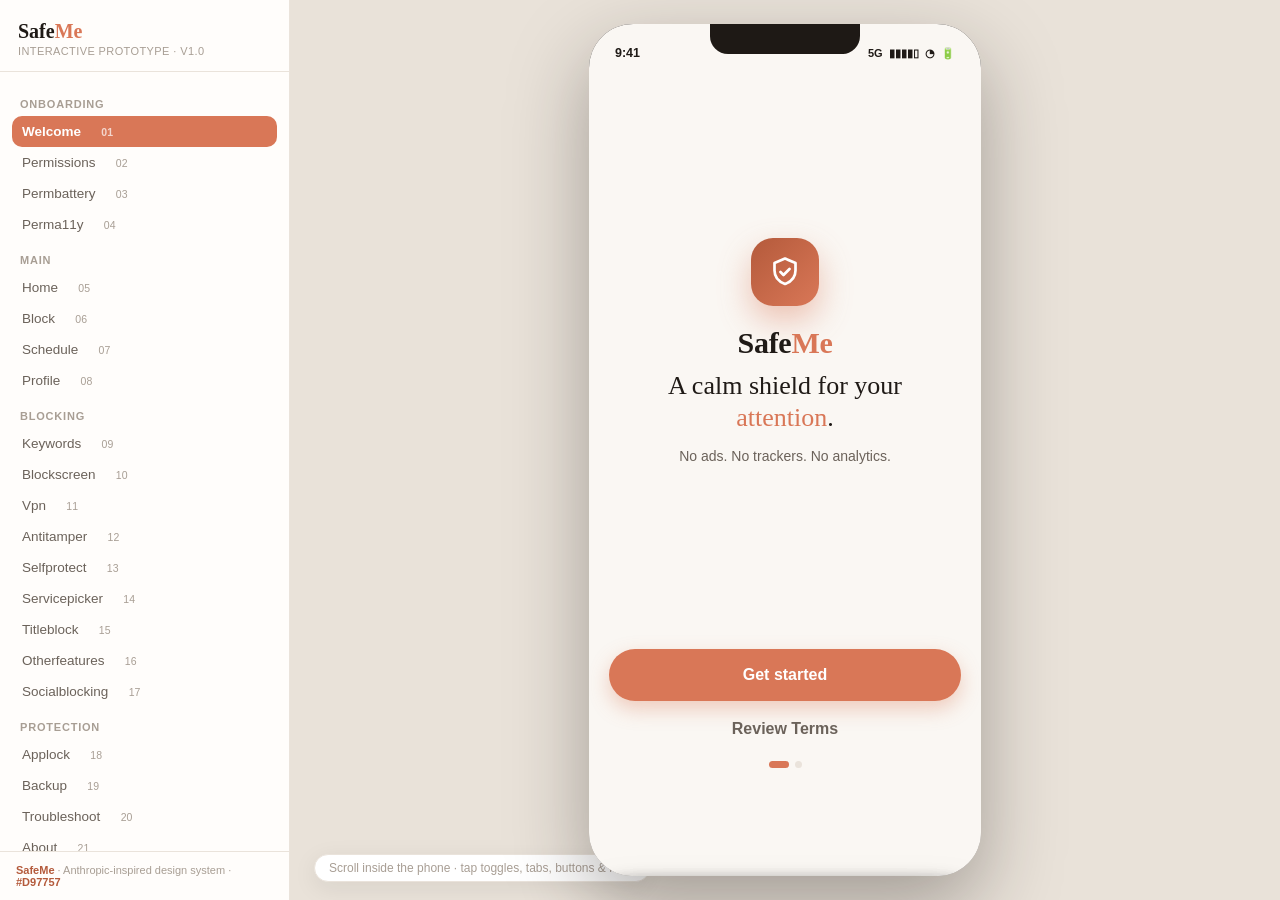
==== commit 538d8ec9: "feat(social-blocking): implement Social Media Blocking with whole-app + tab gates Implements the two" ====
--- a/Reference/prototype/index.html
+++ b/Reference/prototype/index.html
@@ -181,7 +181,7 @@
 
         <div class="sec-t">More blocking</div>
         <div class="grid2">
-          <button class="qa" onclick="toast('Coming soon')"><div class="ic o"><svg viewBox="0 0 24 24"><path d="M12 2 2 7l10 5 10-5-10-5z"/><path d="m2 17 10 5 10-5M2 12l10 5 10-5"/></svg></div><div class="t">App-Feature</div><div class="s">Reels · Shorts · Stories</div></button>
+          <button class="qa" onclick="nav('socialblocking')"><div class="ic o"><svg viewBox="0 0 24 24"><path d="M12 2 2 7l10 5 10-5-10-5z"/><path d="m2 17 10 5 10-5M2 12l10 5 10-5"/></svg></div><div class="t">Social Media Blocking</div><div class="s">Whole apps or just tabs · Reels · Shorts · Spotlight</div></button>
           <button class="qa" onclick="nav('blockscreen')"><div class="ic d"><svg viewBox="0 0 24 24"><rect x="4" y="4" width="16" height="16" rx="4"/><path d="M12 8v8M8 12h8"/></svg></div><div class="t">Block Screen</div><div class="s">Message · close-gate</div></button>
           <button class="qa" onclick="nav('vpn')"><div class="ic g"><svg viewBox="0 0 24 24"><path d="M12 2l8 3v5c0 5-3 9-8 12-5-3-8-7-8-12V5z"/><path d="M9 12l2 2 4-4"/></svg></div><div class="t">DNS &amp; VPN Filtering</div><div class="s">VPN · presets</div></button>
           <button class="qa" onclick="nav('antitamper')"><div class="ic r"><svg viewBox="0 0 24 24"><path d="M12 2l7 3v5c0 4.5-3 7.5-7 9-4-1.5-7-4.5-7-9V6z"/><path d="M12 8v4M12 16h.01"/></svg></div><div class="t">Anti-Tamper</div><div class="s">Prevent uninstall · power menu</div></button>
@@ -190,7 +190,7 @@
         </div>
       </section>
 
-      <!-- ================= FOCUS ================= -->
+      <!-- ================= SOCIAL MEDIA BLOCKING (top) ================= -->
       
       <!-- ================= SCHEDULE ================= -->
       <section class="screen nav-on" id="sc-schedule">
@@ -537,7 +537,151 @@
         </div>
       </section>
 
-      <!-- ================= SERVICE PICKER ================= -->
+      <!-- ================= SOCIAL MEDIA BLOCKING — EXACT LAYOUT + SAFEME LIGHT THEME ================= -->
+      <section class="screen" id="sc-socialblocking" style="background:var(--bg)">
+        <div class="sub" style="margin:0 -2px;padding-bottom:10px">
+          <button class="back" onclick="back()"><svg viewBox="0 0 24 24"><path d="M15 5l-7 7 7 7"/></svg></button>
+          <h1>Social Media Blocking</h1>
+          <p class="sub-desc">Block a whole app at launch, or target specific addictive tabs.</p>
+        </div>
+
+        <!-- Master card — SafeMe light -->
+        <div style="background:var(--surface);border:1px solid var(--line);border-radius:20px;padding:14px 14px 12px;margin-top:16px;box-shadow:0 1px 2px rgba(31,26,22,.05)">
+          <div style="display:flex;align-items:center;gap:12px">
+            <div style="width:42px;height:42px;border-radius:14px;background:var(--brand-soft);color:var(--brand-dark);display:flex;align-items:center;justify-content:center;flex:none"><svg viewBox="0 0 24 24" style="width:20px;height:20px;stroke:currentColor;fill:none;stroke-width:2;stroke-linecap:round;stroke-linejoin:round"><path d="M12 3l7 3v5c0 4.5-3 7.5-7 9-4-1.5-7-4.5-7-9V6z"/><path d="M9 12l2 2 4-4"/></svg></div>
+            <div style="flex:1;min-width:0">
+              <div style="font-size:14.5px;font-weight:700;color:var(--ink);line-height:1.2">Social Media Blocking</div>
+              <div style="font-size:12px;color:var(--ink-2);margin-top:2px">Whole apps &amp; tabs protected</div>
+            </div>
+            <div class="sw on" id="socialMaster" onclick="togSocialMaster(this)" style="flex:none"></div>
+          </div>
+          <div style="display:flex;align-items:center;justify-content:space-between;margin-top:14px;padding-top:12px;border-top:1px solid var(--line)">
+            <div id="socialMasterPill" style="display:flex;align-items:center;gap:6px;font-size:12.5px;font-weight:600;color:var(--success)"><span style="width:7px;height:7px;border-radius:50%;background:var(--success);box-shadow:0 0 0 4px rgba(46,125,91,.12)"></span>Master ON</div>
+            <div style="display:flex;gap:8px;align-items:center">
+              <span id="socialHeroWhole" style="padding:5px 10px;background:var(--bg);border:1px solid var(--line);border-radius:999px;font-size:11px;font-weight:600;color:var(--ink-2);letter-spacing:.2px">5 launch</span>
+              <span id="socialHeroTabs" style="padding:5px 10px;background:var(--bg);border:1px solid var(--line);border-radius:999px;font-size:11px;font-weight:600;color:var(--ink-2);letter-spacing:.2px">3/3 tabs</span>
+            </div>
+          </div>
+        </div>
+        <!-- hidden compat -->
+        <div style="display:none"><span id="socialHeroPill"></span><span id="socialMasterSub"></span><span id="socialWholeSub"></span><span id="socialHeroTag"></span><span id="socialHeroTitle"></span><span id="socialHeroSub"></span><span id="socialCountPill"></span></div>
+
+        <!-- Quick Focus Mode — exact 3 presets -->
+        <div style="display:flex;align-items:center;justify-content:space-between;margin-top:18px;padding:0 2px">
+          <div style="font-size:11.5px;letter-spacing:.9px;text-transform:uppercase;font-weight:700;color:var(--ink)">QUICK FOCUS MODE</div>
+          <div style="font-size:11px;color:var(--ink-3)">1-Tap Preset</div>
+        </div>
+        <div style="display:grid;grid-template-columns:1fr 1fr 1fr;gap:8px;margin-top:10px">
+          <button onclick="applyPreset('deep')" id="presetDeep" style="background:var(--brand-soft);border:1.5px solid var(--brand);border-radius:16px;padding:12px 10px;text-align:left;transition:.15s;box-shadow:0 1px 2px rgba(31,26,22,.05)">
+            <div style="display:flex;align-items:center;gap:5px;color:var(--brand-dark);font-size:13px;font-weight:700"><span style="font-size:13px">🔥</span> Deep Work</div>
+            <div style="font-size:11px;color:var(--ink-2);margin-top:4px;line-height:1.3">All apps &amp; tabs</div>
+          </button>
+          <button onclick="applyPreset('balanced')" id="presetBalanced" style="background:var(--surface);border:1px solid var(--line);border-radius:16px;padding:12px 10px;text-align:left;transition:.15s">
+            <div style="display:flex;align-items:center;gap:5px;color:var(--ink);font-size:13px;font-weight:600"><span style="font-size:12px">⚖</span> Balanced</div>
+            <div style="font-size:11px;color:var(--ink-2);margin-top:4px;line-height:1.3">Tabs only</div>
+          </button>
+          <button onclick="applyPreset('relax')" id="presetRelax" style="background:var(--surface);border:1px solid var(--line);border-radius:16px;padding:12px 10px;text-align:left;transition:.15s">
+            <div style="display:flex;align-items:center;gap:5px;color:var(--ink);font-size:13px;font-weight:600"><span style="font-size:12px">☕</span> Relax</div>
+            <div style="font-size:11px;color:var(--ink-2);margin-top:4px;line-height:1.3">All paused</div>
+          </button>
+        </div>
+
+        <!-- Launch Block — exact 5 rows -->
+        <div style="margin-top:18px">
+          <div style="display:flex;align-items:flex-start;justify-content:space-between;gap:12px;padding:0 2px">
+            <div style="flex:1;min-width:0">
+              <div style="display:flex;align-items:center;gap:8px;flex-wrap:wrap">
+                <span style="font-size:11.5px;letter-spacing:.9px;text-transform:uppercase;font-weight:700;color:var(--ink)">LAUNCH BLOCK</span>
+                <span style="font-size:10px;padding:3px 8px;background:var(--brand-soft);color:var(--brand-dark);border-radius:999px;font-weight:700;letter-spacing:.3px;border:1px solid rgba(217,119,87,.25)">Full App</span>
+              </div>
+              <div style="font-size:11.5px;color:var(--ink-2);margin-top:4px;line-height:15px">Entire app is blocked before opening.</div>
+            </div>
+            <button onclick="openSocialApps()" style="display:flex;align-items:center;gap:6px;padding:7px 14px;background:var(--surface);border:1px solid var(--line);border-radius:999px;color:var(--brand-dark);font-size:12.5px;font-weight:600;flex:none;box-shadow:0 1px 2px rgba(31,26,22,.05)"><span style="font-size:14px;line-height:1">+</span> Add</button>
+          </div>
+
+          <div style="margin-top:10px;display:flex;flex-direction:column;gap:10px" id="launchList">
+            <div class="launch-row" data-app="TikTok" style="display:flex;align-items:center;gap:12px;background:var(--surface);border:1px solid var(--line);border-radius:16px;padding:12px">
+              <div style="width:42px;height:42px;border-radius:14px;background:#FDEEE2;color:#F97316;display:flex;align-items:center;justify-content:center;flex:none;font-weight:800;font-size:14px;border:1px solid var(--line)"><svg viewBox="0 0 24 24" style="width:18px;height:18px;fill:currentColor"><path d="M12.5 2.5a5.5 5.5 0 015.5 5.5v8.2a4.2 4.2 0 01-4.2 4.2 4.2 4.2 0 01-4.2-4.2c0-2.3 1.9-4.2 4.2-4.2.5 0 1 .1 1.5.2V8.2a8.5 8.5 0 00-1.5-.1A7.2 7.2 0 005.3 15.3 7.2 7.2 0 0012.5 22.5a7.2 7.2 0 007.2-7.2V8.2a8.4 8.4 0 01-4.9 1.6c-.4 0-.9 0-1.3-.1V2.5z"/></svg></div>
+              <div style="flex:1;min-width:0">
+                <div style="font-size:14px;font-weight:600;color:var(--ink);line-height:1.2">TikTok</div>
+                <div style="font-size:11.5px;color:var(--ink-2);margin-top:2px">Blocked entirely before opening</div>
+              </div>
+              <div class="sw on" data-launch="TikTok" onclick="togLaunch(this,'TikTok')"></div>
+            </div>
+            <div class="launch-row" data-app="Instagram" style="display:flex;align-items:center;gap:12px;background:var(--surface);border:1px solid var(--line);border-radius:16px;padding:12px">
+              <div style="width:42px;height:42px;border-radius:14px;background:#FDEAF4;color:#E1306C;display:flex;align-items:center;justify-content:center;flex:none;border:1px solid var(--line)"><svg viewBox="0 0 24 24" style="width:18px;height:18px;stroke:currentColor;fill:none;stroke-width:1.8"><rect x="3" y="3" width="18" height="18" rx="5"/><circle cx="12" cy="12" r="4.2"/><circle cx="17.2" cy="6.8" r="1.1" fill="currentColor" stroke="none"/></svg></div>
+              <div style="flex:1;min-width:0">
+                <div style="font-size:14px;font-weight:600;color:var(--ink);line-height:1.2">Instagram</div>
+                <div style="font-size:11.5px;color:var(--ink-2);margin-top:2px">Blocked entirely before opening</div>
+              </div>
+              <div class="sw on" data-launch="Instagram" onclick="togLaunch(this,'Instagram')"></div>
+            </div>
+            <div class="launch-row" data-app="X / Twitter" style="display:flex;align-items:center;gap:12px;background:var(--surface);border:1px solid var(--line);border-radius:16px;padding:12px">
+              <div style="width:42px;height:42px;border-radius:14px;background:#EFEFEF;color:#0F1419;display:flex;align-items:center;justify-content:center;flex:none;font-weight:800;font-size:16px;letter-spacing:-1px;border:1px solid var(--line)">𝕏</div>
+              <div style="flex:1;min-width:0">
+                <div style="font-size:14px;font-weight:600;color:var(--ink);line-height:1.2">X / Twitter</div>
+                <div style="font-size:11.5px;color:var(--ink-2);margin-top:2px">Timeline &amp; notifications restricted</div>
+              </div>
+              <div class="sw on" data-launch="X / Twitter" onclick="togLaunch(this,'X / Twitter')"></div>
+            </div>
+            <div class="launch-row" data-app="Reddit" style="display:flex;align-items:center;gap:12px;background:var(--surface);border:1px solid var(--line);border-radius:16px;padding:12px">
+              <div style="width:42px;height:42px;border-radius:14px;background:#FDE7E7;color:#FF4500;display:flex;align-items:center;justify-content:center;flex:none;border:1px solid var(--line)"><svg viewBox="0 0 24 24" style="width:18px;height:18px;fill:currentColor"><path d="M12 2.5a9.5 9.5 0 00-9.5 9.5c0 2.6 1.1 5 2.8 6.7.2.2.5.3.8.1l1.6-.9c.2-.1.3-.4.2-.6-.6-1-1-2.2-1-3.6 0-3.5 2.5-6.3 5.6-6.3 3 0 5.5 2.8 5.5 6.3 0 1.4-.3 2.6-1 3.6-.1.2 0 .5.2.6l1.6.9c.3.2.6.1.8-.1A9.5 9.5 0 0012 2.5z"/><circle cx="9.2" cy="11.2" r="1.2"/><circle cx="14.8" cy="11.2" r="1.2"/><path d="M8.5 14.5c1.2 1.1 3.8 1.1 5 0 .2-.2.1-.5-.2-.5h-4.6c-.3 0-.4.3-.2.5z"/></svg></div>
+              <div style="flex:1;min-width:0">
+                <div style="font-size:14px;font-weight:600;color:var(--ink);line-height:1.2">Reddit</div>
+                <div style="font-size:11.5px;color:var(--ink-2);margin-top:2px">Infinite feeds restricted</div>
+              </div>
+              <div class="sw on" data-launch="Reddit" onclick="togLaunch(this,'Reddit')"></div>
+            </div>
+            <div class="launch-row" data-app="Twitch" style="display:flex;align-items:center;gap:12px;background:var(--surface);border:1px solid var(--line);border-radius:16px;padding:12px">
+              <div style="width:42px;height:42px;border-radius:14px;background:#F3E8FF;color:#9146FF;display:flex;align-items:center;justify-content:center;flex:none;border:1px solid var(--line)"><svg viewBox="0 0 24 24" style="width:18px;height:18px;fill:currentColor"><path d="M3 4.5l2-2h13l3 3v11l-4 4h-4l-3 3-3-3H5l-2-2z"/><path d="M9 9h2v6H9zM13 9h2v6h-2z" fill="white"/></svg></div>
+              <div style="flex:1;min-width:0">
+                <div style="font-size:14px;font-weight:600;color:var(--ink);line-height:1.2">Twitch</div>
+                <div style="font-size:11.5px;color:var(--ink-2);margin-top:2px">Live streams restricted</div>
+              </div>
+              <div class="sw on" data-launch="Twitch" onclick="togLaunch(this,'Twitch')"></div>
+            </div>
+          </div>
+          <div id="socialWholeChips" style="display:none"></div>
+        </div>
+
+        <!-- In-App Tab Block — exact 3 rows -->
+        <div style="margin-top:18px">
+          <div style="display:flex;align-items:center;gap:8px;padding:0 2px">
+            <span style="font-size:11.5px;letter-spacing:.9px;text-transform:uppercase;font-weight:700;color:var(--ink)">IN-APP TAB BLOCK</span>
+            <span id="tabActivePill" style="font-size:10px;padding:3px 8px;background:var(--brand-soft);border:1px solid rgba(217,119,87,.25);color:var(--brand-dark);border-radius:999px;font-weight:700;letter-spacing:.2px">3 active</span>
+          </div>
+          <div style="font-size:11.5px;color:var(--ink-2);margin-top:4px;line-height:15px;padding:0 2px">Keep useful functions, block endless feeds &amp; reels.</div>
+          <div style="margin-top:10px;display:flex;flex-direction:column;gap:10px;padding-bottom:8px">
+            <div style="display:flex;align-items:center;gap:12px;background:var(--surface);border:1px solid var(--line);border-radius:16px;padding:12px">
+              <div style="width:42px;height:42px;border-radius:14px;background:#FDE7E7;color:#FF0000;display:flex;align-items:center;justify-content:center;flex:none;border:1px solid var(--line)"><svg viewBox="0 0 24 24" style="width:18px;height:18px;fill:currentColor"><path d="M19.6 7.2a2.5 2.5 0 00-1.8-1.8C16.2 5 12 5 12 5s-4.2 0-5.8.4A2.5 2.5 0 004.4 7.2 25 25 0 004 12a25 25 0 00.4 4.8 2.5 2.5 0 001.8 1.8C7.8 19 12 19 12 19s4.2 0 5.8-.4a2.5 2.5 0 001.8-1.8A25 25 0 0020 12a25 25 0 00-.4-4.8z"/><path d="M10 15l5-3-5-3z" fill="white"/></svg></div>
+              <div style="flex:1;min-width:0">
+                <div style="font-size:14px;font-weight:600;color:var(--ink);line-height:1.2">YouTube Shorts</div>
+                <div style="font-size:11.5px;color:var(--ink-2);margin-top:2px">Main video search &amp; subscriptions stay active</div>
+              </div>
+              <div class="sw on" id="socialYoutube" onclick="togSocialFeature(this,'youtube')"></div>
+            </div>
+            <div style="display:flex;align-items:center;gap:12px;background:var(--surface);border:1px solid var(--line);border-radius:16px;padding:12px">
+              <div style="width:42px;height:42px;border-radius:14px;background:#E7F0FD;color:#1877F2;display:flex;align-items:center;justify-content:center;flex:none;border:1px solid var(--line)"><svg viewBox="0 0 24 24" style="width:18px;height:18px;fill:currentColor"><path d="M12 2.5a9.5 9.5 0 00-3 18.5v-6.6H7v-2.8h2V9.2c0-2 1.2-3.1 3-3.1.9 0 1.8.1 1.8.1v2h-1c-1 0-1.3.6-1.3 1.2v1.5h2.3l-.4 2.8h-1.9V21A9.5 9.5 0 0012 2.5z"/></svg></div>
+              <div style="flex:1;min-width:0">
+                <div style="font-size:14px;font-weight:600;color:var(--ink);line-height:1.2">Facebook Reels</div>
+                <div style="font-size:11.5px;color:var(--ink-2);margin-top:2px">Events, groups &amp; Messenger stay active</div>
+              </div>
+              <div class="sw on" id="socialFacebook" onclick="togSocialFeature(this,'facebook')"></div>
+            </div>
+            <div style="display:flex;align-items:center;gap:12px;background:var(--surface);border:1px solid var(--line);border-radius:16px;padding:12px">
+              <div style="width:42px;height:42px;border-radius:14px;background:#FDF3E3;color:#B78A00;display:flex;align-items:center;justify-content:center;flex:none;border:1px solid var(--line)"><svg viewBox="0 0 24 24" style="width:18px;height:18px;fill:currentColor"><path d="M12 2.7c-2 .3-4 1.3-4 3.5 0 1.4.8 2.7 1.7 3.7-.6.6-1.7 1.2-2.6 1.5 0 0 2.2 1.6 4.3 1 .9.4 1.7.6 2.6.6s1.7-.2 2.6-.6c2.1.6 4.3-1 4.3-1-.9-.3-2-.9-2.6-1.5.9-1 1.7-2.3 1.7-3.7 0-2.2-2-3.2-4-3.5-1.2-.2-2.4-.2-3.6 0-.4 0-.8.1-1.2.1-.4 0-.8 0-1.2-.1z"/></svg></div>
+              <div style="flex:1;min-width:0">
+                <div style="font-size:14px;font-weight:600;color:var(--ink);line-height:1.2">Snapchat Spotlight</div>
+                <div style="font-size:11.5px;color:var(--ink-2);margin-top:2px">Direct messaging &amp; camera stay active</div>
+              </div>
+              <div class="sw on" id="socialSnapchat" onclick="togSocialFeature(this,'snapchat')"></div>
+            </div>
+          </div>
+        </div>
+        <div style="display:none"><span id="socialYoutubePill"></span><span id="socialFacebookPill"></span><span id="socialSnapchatPill"></span></div>
+      </section>
+
+      <!-- ================= SERVICE PICKER      <!-- ================= SERVICE PICKER ================= -->
       <section class="screen" id="sc-servicepicker">
         <div class="sub"><button class="back" onclick="back()"><svg viewBox="0 0 24 24"><path d="M15 5l-7 7 7 7"/></svg></button><h1>Protect a service</h1><p class="sub-desc">Select the Accessibility Services SafeMe should keep running.</p></div>
         <label class="field" style="margin-top:14px"><svg viewBox="0 0 24 24"><circle cx="11" cy="11" r="7"/><path d="M21 21l-4.3-4.3"/></svg><input placeholder="Search services…" oninput="svcSearch(this)"></label>
@@ -782,6 +926,17 @@
       <button class="btn btn-primary btn-block" style="margin-top:16px" onclick="vpnAppsDone()">Done</button>
     </div>
 
+    <!-- Social Media Blocking — whole-app picker (All Apps) -->
+    <div class="sheet" id="sheetSocialApps">
+      <div class="grab"></div>
+      <h3>Block entire apps</h3>
+      <div class="s-sub">Pick apps to block completely — <b>All Apps</b> (includes TikTok &amp; Instagram). Persistent launch gate.</div>
+      <label class="field"><svg viewBox="0 0 24 24"><circle cx="11" cy="11" r="7"/><path d="M21 21l-4.3-4.3"/></svg><input id="socialAppSearch" placeholder="Search apps… (try TikTok, Instagram)" oninput="filterSocialApps(this.value)"></label>
+      <div style="display:flex;gap:8px;margin-top:12px"><button class="btn sm btn-secondary" style="flex:1" id="selAllSocialBtn" onclick="selectAllSocialApps()">Select All (0)</button><button class="btn sm btn-secondary" style="flex:1" id="deselAllSocialBtn" onclick="deselectAllSocialApps()">Deselect All (0)</button></div>
+      <div class="app-picker" id="socialAppList"></div>
+      <button class="btn btn-primary btn-block" style="margin-top:16px" onclick="socialAppsDone()">Done</button>
+    </div>
+
     <div class="sheet" id="sheetDelete">
       <div class="grab"></div>
       <h3 style="color:var(--danger)">Delete account?</h3>
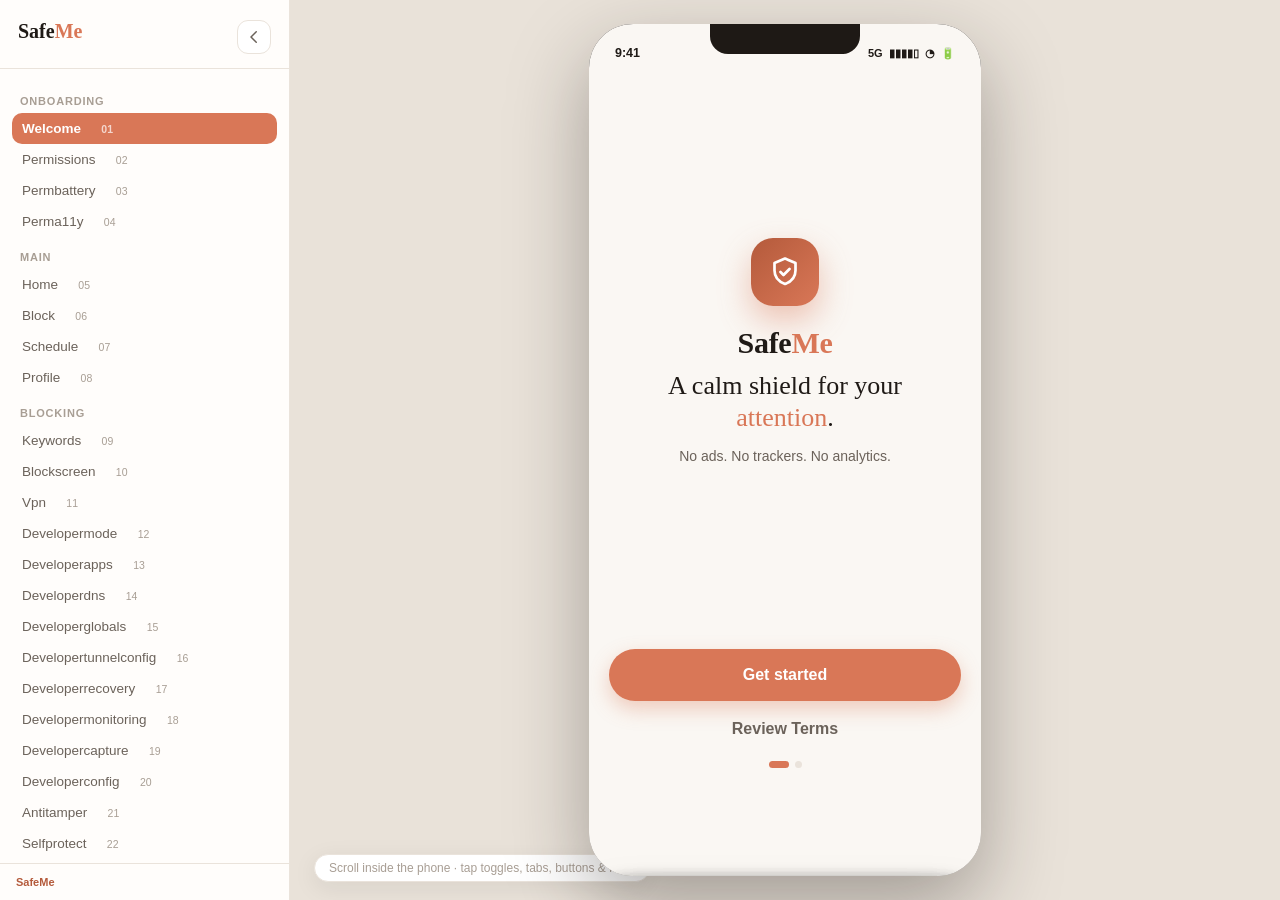
==== commit e002f892: "Fix SafeMe monitoring activity surfaces" ====
--- a/Reference/prototype/index.html
+++ b/Reference/prototype/index.html
@@ -3,20 +3,22 @@
 <head>
 <meta charset="UTF-8">
 <meta name="viewport" content="width=device-width, initial-scale=1.0">
-<title>SafeMe — Interactive Prototype</title>
+<title>SafeMe</title>
 <script>try{var t=localStorage.getItem('safeme_theme')||'System';var d=t==='Dark'||(t==='System'&&matchMedia('(prefers-color-scheme: dark)').matches);document.documentElement.setAttribute('data-theme',d?'dark':'light')}catch(e){}</script>
 <link rel="stylesheet" href="css/styles.css">
 </head>
 <body>
 
-<!-- ============ PROTOTYPE TOOLBAR ============ -->
+<!-- ============ NAVIGATION ============ -->
 <aside class="ptb" id="ptb">
   <div class="ptb-head">
-    <div class="pt-logo">Safe<b>Me</b></div>
-    <small>Interactive prototype · v1.0</small>
+    <div class="ptb-head-top">
+      <div class="ptb-brand-copy"><div class="pt-logo">Safe<b>Me</b></div></div>
+      <button class="ptb-toggle" id="ptbToggle" type="button" aria-label="Collapse navigation" aria-expanded="true" aria-controls="ptb" onclick="togglePrototypeNav()"><svg viewBox="0 0 24 24"><path d="M15 5l-7 7 7 7"/></svg></button>
+    </div>
   </div>
   <div class="ptb-groups" id="ptbGroups"></div>
-  <div class="ptb-foot"><b>SafeMe</b> · Anthropic-inspired design system · <b>#D97757</b></div>
+  <div class="ptb-foot"><b>SafeMe</b></div>
 </aside>
 
 <!-- ============ STAGE ============ -->
@@ -183,7 +185,7 @@
         <div class="grid2">
           <button class="qa" onclick="nav('socialblocking')"><div class="ic o"><svg viewBox="0 0 24 24"><path d="M12 2 2 7l10 5 10-5-10-5z"/><path d="m2 17 10 5 10-5M2 12l10 5 10-5"/></svg></div><div class="t">Social Media Blocking</div><div class="s">Whole apps or just tabs · Reels · Shorts · Spotlight</div></button>
           <button class="qa" onclick="nav('blockscreen')"><div class="ic d"><svg viewBox="0 0 24 24"><rect x="4" y="4" width="16" height="16" rx="4"/><path d="M12 8v8M8 12h8"/></svg></div><div class="t">Block Screen</div><div class="s">Message · close-gate</div></button>
-          <button class="qa" onclick="nav('vpn')"><div class="ic g"><svg viewBox="0 0 24 24"><path d="M12 2l8 3v5c0 5-3 9-8 12-5-3-8-7-8-12V5z"/><path d="M9 12l2 2 4-4"/></svg></div><div class="t">DNS &amp; VPN Filtering</div><div class="s">VPN · presets</div></button>
+          <button class="qa" onclick="nav('vpn')"><div class="ic g"><svg viewBox="0 0 24 24"><path d="M12 2l8 3v5c0 5-3 9-8 12-5-3-8-7-8-12V5z"/><path d="M9 12l2 2 4-4"/></svg></div><div class="t">Secure Tunnel</div><div class="s">Filtering · schedules</div></button>
           <button class="qa" onclick="nav('antitamper')"><div class="ic r"><svg viewBox="0 0 24 24"><path d="M12 2l7 3v5c0 4.5-3 7.5-7 9-4-1.5-7-4.5-7-9V6z"/><path d="M12 8v4M12 16h.01"/></svg></div><div class="t">Anti-Tamper</div><div class="s">Prevent uninstall · power menu</div></button>
           <button class="qa" onclick="nav('titleblock')"><div class="ic o"><svg viewBox="0 0 24 24"><path d="M5 5h14M12 5v14M8 19h8"/></svg></div><div class="t">Block Settings by Title</div><div class="s">System pages · app titles</div></button>
           <button class="qa" onclick="nav('otherfeatures')"><div class="ic d"><svg viewBox="0 0 24 24"><path d="M12 2 2 7l10 5 10-5-10-5z"/><path d="m2 17 10 5 10-5M2 12l10 5 10-5"/></svg></div><div class="t">Some Other Features</div><div class="s">Image/video search · more</div></button>
@@ -324,22 +326,208 @@
       </section>
 
       <section class="screen" id="sc-vpn">
-        <div class="sub"><button class="back" onclick="back()"><svg viewBox="0 0 24 24"><path d="M15 5l-7 7 7 7"/></svg></button><h1>DNS &amp; VPN Filtering</h1><p class="sub-desc">Filter traffic at the DNS level to block adult &amp; harmful sites.</p></div>
+        <div class="sub"><button class="back" onclick="back()"><svg viewBox="0 0 24 24"><path d="M15 5l-7 7 7 7"/></svg></button><h1>Secure Tunnel</h1><p class="sub-desc">Encrypted routing and domain protection, with simple controls for everyday use.</p></div>
         <div class="card" style="display:flex;align-items:center;gap:12px;background:var(--brand-soft);border-color:var(--brand)">
-          <div style="flex:1"><div class="ctitle" style="color:var(--brand-dark)"><span class="pill g" id="vpnPill" style="margin-right:6px"><span class="pdot"></span>Active</span><span id="vpnTitle">VPN filtering is on</span></div><div class="csub" style="color:var(--brand-dark)" id="vpnSub">Cloudflare Family · 0 exempt</div></div>
+          <div style="flex:1"><div class="ctitle" style="color:var(--brand-dark)"><span class="pill g" id="vpnPill" style="margin-right:6px"><span class="pdot"></span>Active</span><span id="vpnTitle">Filtering is active</span></div><div class="csub" style="color:var(--brand-dark)" id="vpnSub">Local protection · 0 app exceptions</div></div>
           <div class="sw on" data-toggle id="vpnToggle"></div>
         </div>
-        <div class="group-label">DNS preset</div>
-        <div class="list">
-          <div class="li" onclick="pickDns(this)"><div class="ic g"><svg viewBox="0 0 24 24"><path d="M5 12l5 5L20 6"/></svg></div><div class="tx"><div class="t">Cloudflare Family</div><div class="s">Balanced · malware + adult blocked</div></div><div class="checkbox on"><svg viewBox="0 0 24 24"><path d="M5 12l5 5L20 6"/></svg></div></div>
-          <div class="li" onclick="pickDns(this)"><div class="ic o"><svg viewBox="0 0 24 24"><path d="M12 2l8 3v5c0 5-3 9-8 12-5-3-8-7-8-12V5z"/></svg></div><div class="tx"><div class="t">AdGuard Family</div><div class="s">Strict · + ads &amp; trackers</div></div><div class="checkbox"><svg viewBox="0 0 24 24"><path d="M5 12l5 5L20 6"/></svg></div></div>
-          <div class="li" onclick="pickDns(this)"><div class="ic d"><svg viewBox="0 0 24 24"><rect x="4" y="4" width="16" height="16" rx="4"/><path d="M8 12h8"/></svg></div><div class="tx"><div class="t">Custom preset</div><div class="s" id="dnsCustomSub">IPv4 / IPv6 validated</div></div><div class="checkbox"><svg viewBox="0 0 24 24"><path d="M5 12l5 5L20 6"/></svg></div></div>
-        </div>
+
+        <div class="group-label">Protection</div>
+        <div class="card" style="display:flex;gap:12px;align-items:center">
+          <div class="ic g" style="width:40px;height:40px;border-radius:13px;background:#E7F0EC;color:var(--success);display:flex;align-items:center;justify-content:center;flex:none"><svg viewBox="0 0 24 24" style="width:20px;height:20px;stroke:currentColor;fill:none;stroke-width:2;stroke-linecap:round;stroke-linejoin:round"><path d="M12 2l8 3v5c0 5-3 9-8 12-5-3-8-7-8-12V5z"/><path d="M9 12l2 2 4-4"/></svg></div>
+          <div style="flex:1"><div class="ctitle">Domain protection</div><div class="csub">Ads · trackers · malicious domains · adult content</div></div><span class="pill g"><span class="pdot"></span>Active</span>
+        </div>
+
+        <div class="group-label">App exceptions</div>
         <div class="card" style="display:flex;gap:12px;align-items:center"><div class="ic g" style="width:40px;height:40px;border-radius:13px;background:#E7F0EC;color:var(--success);display:flex;align-items:center;justify-content:center;flex:none"><svg viewBox="0 0 24 24" style="width:20px;height:20px;stroke:currentColor;fill:none;stroke-width:2;stroke-linecap:round"><path d="M17 7l5 5-5 5M7 17l-5-5 5-5"/></svg></div><div style="flex:1"><div class="ctitle">VPN whitelist apps</div><div class="csub" id="vpnWhitelistSub">No apps exempt</div></div><button class="btn sm btn-secondary" onclick="openSheet('sheetVpnApps')">Manage</button></div>
-        <div class="group-label">Notification</div>
-        <div class="seg" style="margin-bottom:10px"><button class="on" onclick="togSeg(this);setVpnNotif(this)">Default</button><button onclick="togSeg(this);setVpnNotif(this)">Hide</button><button onclick="togSeg(this);setVpnNotif(this)">Custom</button></div>
-        <label class="field" id="vpnNotifWrap" style="display:none"><svg viewBox="0 0 24 24"><path d="M12 3a6 6 0 016 6v5l2 2H4l2-2V9a6 6 0 016-6zM10 20h4"/></svg><input id="vpnNotifCustom" placeholder="Custom message…"></label>
-        <div class="note"><svg viewBox="0 0 24 24"><circle cx="12" cy="12" r="9"/><path d="M12 8h.01M11 12h1v4h1"/></svg><span>Foreground service with START_STICKY — auto-restores on boot &amp; app foreground.</span></div>
+
+        <div class="group-label">Advanced</div>
+        <button class="card vpn-advanced-card" type="button" aria-label="Open Developer Mode" onclick="nav('developermode')"><div class="ic" style="width:40px;height:40px;border-radius:13px;background:#F3E4D8;color:var(--brand-dark);display:flex;align-items:center;justify-content:center;flex:none"><svg viewBox="0 0 24 24" style="width:20px;height:20px;stroke:currentColor;fill:none;stroke-width:2;stroke-linecap:round;stroke-linejoin:round"><path d="m8 8-4 4 4 4M16 8l4 4-4 4M14 4l-4 16"/></svg></div><div style="flex:1"><div class="ctitle">Developer Mode</div><div class="csub">Advanced configuration and diagnostics</div></div><span class="chev"><svg viewBox="0 0 24 24"><path d="M9 5l7 7-7 7"/></svg></span></button>
+        <div class="note"><svg viewBox="0 0 24 24"><circle cx="12" cy="12" r="9"/><path d="M12 8h.01M11 12h1v4h1"/></svg><span><b>Scheduled app protection · Active</b><br>Filtering and schedules continue in Local Protection.</span></div>
+      </section>
+
+      <section class="screen dev-screen" id="sc-developermode">
+        <div class="sub"><button class="back" onclick="back()"><svg viewBox="0 0 24 24"><path d="M15 5l-7 7 7 7"/></svg></button><h1>Developer Mode</h1><p class="sub-desc">Advanced tunnel configuration and diagnostics for SafeMe protection.</p></div>
+        <div class="dev-nav-list">
+          <button class="dev-nav-card" onclick="nav('developerapps')"><span class="dev-nav-icon"><svg viewBox="0 0 24 24"><rect x="4" y="4" width="6" height="6" rx="1"/><rect x="14" y="4" width="6" height="6" rx="1"/><rect x="4" y="14" width="6" height="6" rx="1"/><rect x="14" y="14" width="6" height="6" rx="1"/></svg></span><span class="dev-nav-copy"><b>App mode</b><small id="devRootAppSummary">All applications</small></span><span class="dev-nav-status" id="devRootAppStatus">Active</span><span class="dev-nav-chevron">›</span></button>
+          <button class="dev-nav-card" onclick="nav('developerdns')"><span class="dev-nav-icon"><svg viewBox="0 0 24 24"><path d="M4 7h16M4 12h16M4 17h10"/><circle cx="18" cy="17" r="2"/></svg></span><span class="dev-nav-copy"><b>DNS settings</b><small id="devRootDnsSummary">Protected DNS · Active</small></span><span class="dev-nav-status">Ready</span><span class="dev-nav-chevron">›</span></button>
+          <button class="dev-nav-card" onclick="nav('developerglobals')"><span class="dev-nav-icon"><svg viewBox="0 0 24 24"><path d="M4 12h16M12 4v16M7 7l10 10M17 7L7 17"/></svg></span><span class="dev-nav-copy"><b>Tunnel globals</b><small id="devRootGlobalsSummary">Global tunnel disabled</small></span><span class="dev-nav-status">SafeMe</span><span class="dev-nav-chevron">›</span></button>
+          <button class="dev-nav-card" onclick="nav('developerrecovery')"><span class="dev-nav-icon"><svg viewBox="0 0 24 24"><path d="M20 11a8 8 0 10-2 5"/><path d="M20 5v6h-6"/></svg></span><span class="dev-nav-copy"><b>Tunnel recovery</b><small id="devRootRecoverySummary">Local Protection fallback ready</small></span><span class="dev-nav-status">Ready</span><span class="dev-nav-chevron">›</span></button>
+          <button class="dev-nav-card" onclick="nav('developermonitoring')"><span class="dev-nav-icon"><svg viewBox="0 0 24 24"><path d="M3 12h4l2-6 4 12 2-6h6"/></svg></span><span class="dev-nav-copy"><b>Tunnel monitoring</b><small id="devRootMonitorSummary">Monitoring available</small></span><span class="dev-nav-status">Live</span><span class="dev-nav-chevron">›</span></button>
+          <button class="dev-nav-card" onclick="nav('developercapture')"><span class="dev-nav-icon"><svg viewBox="0 0 24 24"><rect x="3" y="5" width="18" height="14" rx="2"/><path d="M8 5l1.5-2h5L16 5M12 10v4M10 12h4"/></svg></span><span class="dev-nav-copy"><b>Screen capture protection</b><small id="devRootCaptureSummary">Screens protected</small></span><span class="dev-nav-status">On</span><span class="dev-nav-chevron">›</span></button>
+        </div>
+        <button class="dev-fab" aria-label="New configuration" onclick="nav('developerconfig')"><svg viewBox="0 0 24 24"><path d="M12 5v14M5 12h14"/></svg><span>New configuration</span></button>
+      </section>
+
+      <section class="screen dev-screen" id="sc-developerapps">
+        <div class="sub"><button class="back" onclick="back()"><svg viewBox="0 0 24 24"><path d="M15 5l-7 7 7 7"/></svg></button><h1>App mode</h1><p class="sub-desc">Choose how SafeMe exposes and protects tunnel traffic.</p></div>
+        <div class="card dev-card">
+          <div class="dev-card-head"><div><div class="ctitle">Tunnel mode</div><div class="csub" id="devTunnelModeSummary">Standard system-wide VPN mode.</div></div><span class="pill g"><span class="pdot"></span>SafeMe</span></div>
+          <div class="seg dev-seg" id="devTunnelModes"><button class="on" data-mode="vpn" onclick="setDevTunnelMode(this,'vpn')">VPN</button><button data-mode="proxy" onclick="setDevTunnelMode(this,'proxy')">Local proxy</button><button data-mode="lockdown" onclick="setDevTunnelMode(this,'lockdown')">Kill switch</button></div>
+        </div>
+      </section>
+
+      <section class="screen dev-screen" id="sc-developerdns">
+        <div class="sub dev-wg-header"><button class="back" onclick="back()"><svg viewBox="0 0 24 24"><path d="M15 5l-7 7 7 7"/></svg></button><h1>DNS settings</h1><div class="sub-actions"><button class="act" aria-label="Save DNS settings" onclick="saveDns()"><svg viewBox="0 0 24 24"><path d="M5 4h12l2 2v14H5zM8 4v6h8V4M8 20v-6h8v6"/></svg></button></div></div>
+        <div class="dev-wg-section-title">System</div>
+        <div class="dev-wg-setting-row dev-wg-info-row">
+          <span class="dev-wg-icon"><svg viewBox="0 0 24 24"><path d="M3 3l18 18M8.5 8.5a5 5 0 017 7M5.2 5.2a9 9 0 0013.6 13.6M2 12a10 10 0 0110-10"/></svg></span>
+          <span class="dev-wg-copy"><b>Current system DNS</b><small>Servers: <span id="devSystemDns">192.168.10.1</span></small></span>
+        </div>
+
+        <div class="dev-wg-section-title">Peer Resolution</div>
+        <div class="dev-wg-setting-row dev-wg-select-row">
+          <span class="dev-wg-icon"><svg viewBox="0 0 24 24"><rect x="4" y="5" width="16" height="5" rx="1"/><rect x="4" y="14" width="16" height="5" rx="1"/><path d="M7 7.5h.01M7 16.5h.01"/></svg></span>
+          <span class="dev-wg-copy"><b>Resolution method</b></span>
+          <button class="dev-wg-choice" type="button" onclick="openSheet('sheetDevResolution')"><span id="devResolutionChoice">DNS over HTTPS (DoH)</span><svg class="dev-chevron" viewBox="0 0 24 24" aria-hidden="true"><path d="m6 9 6 6 6-6"/></svg></button>
+        </div>
+        <label class="dev-wg-field"><span>DNS server endpoint</span><input id="devDnsEndpoint" value="https://dns.example/dns-query" spellcheck="false"></label>
+
+        <div class="dev-wg-section-title">Tunnel DNS</div>
+        <div class="dev-wg-setting-row dev-wg-select-row">
+          <span class="dev-wg-icon"><svg viewBox="0 0 24 24"><rect x="4" y="5" width="16" height="14" rx="2"/><path d="M8 9l3 3-3 3M13 15h3"/></svg></span>
+          <span class="dev-wg-copy"><b>Tunnel DNS mode</b><small id="devDnsStatus">Current: Encrypted DNS</small></span>
+          <button class="dev-wg-choice" type="button" onclick="openSheet('sheetDevDnsMode')"><span id="devDnsModeChoice">Encrypted DNS</span><svg class="dev-chevron" viewBox="0 0 24 24" aria-hidden="true"><path d="m6 9 6 6 6-6"/></svg></button>
+        </div>
+        <div class="dev-wg-setting-row dev-wg-select-row">
+          <span class="dev-wg-icon"><svg viewBox="0 0 24 24"><path d="M4 15h16M6 12h12M8 9h8M10 6h4"/><path d="M4 18h16"/></svg></span>
+          <span class="dev-wg-copy"><b>Protocol</b></span>
+          <button class="dev-wg-choice" type="button" onclick="openSheet('sheetDevProtocol')"><span id="devProtocolChoice">DNS over HTTPS (DoH)</span><svg class="dev-chevron" viewBox="0 0 24 24" aria-hidden="true"><path d="m6 9 6 6 6-6"/></svg></button>
+        </div>
+        <label class="dev-wg-field"><span>DNS server endpoint</span><input id="devTunnelDnsEndpoint" value="https://dns.example/dns-query" spellcheck="false"></label>
+        <div class="dev-wg-setting-row dev-wg-select-row">
+          <span class="dev-wg-icon"><svg viewBox="0 0 24 24"><rect x="4" y="5" width="16" height="5" rx="1"/><rect x="4" y="14" width="16" height="5" rx="1"/><path d="M7 7.5h.01M7 16.5h.01"/></svg></span>
+          <span class="dev-wg-copy"><b>Transit DNS requests</b><small>How to handle plain DNS request sent to a server different than the tunnel's DNS servers</small></span>
+          <button class="dev-wg-choice" type="button" onclick="openSheet('sheetDevTransit')"><span id="devTransitDnsChoice">Redirect</span><svg class="dev-chevron" viewBox="0 0 24 24" aria-hidden="true"><path d="m6 9 6 6 6-6"/></svg></button>
+        </div>
+        <div class="dev-wg-actions"><button class="btn btn-primary" onclick="saveDns()">Save DNS settings</button><button class="btn btn-secondary" onclick="devRunTest('DNS')">Test DNS</button></div>
+      </section>
+
+      <section class="screen dev-screen" id="sc-developerglobals">
+        <div class="sub dev-wg-header"><button class="back" onclick="back()"><svg viewBox="0 0 24 24"><path d="M15 5l-7 7 7 7"/></svg></button><h1>Tunnel globals</h1></div>
+        <div class="dev-wg-nav-list">
+          <button class="dev-wg-nav-row" onclick="nav('developertunnelconfig')"><span class="dev-wg-icon"><svg viewBox="0 0 24 24"><path d="M6 3h9l3 3v15H6zM9 3v5h6V3M9 12h6M9 16h6"/></svg></span><span class="dev-wg-copy"><b>Tunnel configuration</b></span><span class="dev-wg-chevron">›</span></button>
+        </div>
+      </section>
+
+      <section class="screen dev-screen" id="sc-developertunnelconfig">
+        <div class="sub dev-wg-header"><button class="back" onclick="back()"><svg viewBox="0 0 24 24"><path d="M15 5l-7 7 7 7"/></svg></button><h1>Tunnel configuration</h1><div class="sub-actions"><button class="act" aria-label="Save tunnel configuration" onclick="devSaveTunnelConfiguration()"><svg viewBox="0 0 24 24"><path d="M5 4h12l2 2v14H5zM8 4v6h8V4M8 20v-6h8v6"/></svg></button><button class="act" aria-label="Import tunnel configuration" onclick="devImportTunnelConfiguration()"><svg viewBox="0 0 24 24"><path d="M7 3h8l4 4v14H7zM15 3v5h4M3 8v13h12M7 13l3 3 3-3M10 16V9"/></svg></button></div></div>
+        <div class="dev-wg-config-list">
+          <div class="dev-wg-config-row"><span class="dev-wg-icon"><svg viewBox="0 0 24 24"><rect x="4" y="4" width="6" height="16" rx="1"/><rect x="14" y="4" width="6" height="16" rx="1"/><path d="M7 8h.01M7 12h.01M7 16h.01M17 8h.01M17 12h.01M17 16h.01"/></svg></span><span class="dev-wg-copy"><b>DNS servers</b></span><div class="sw" id="devConfigDnsSw" role="switch" aria-label="DNS servers" onclick="toggleDevSetting(this,'configDns')"></div></div>
+          <div class="dev-wg-config-row"><span class="dev-wg-icon"><svg viewBox="0 0 24 24"><circle cx="12" cy="12" r="9"/><path d="M8 8h8M8 12h5M8 16h8M12 5v14"/></svg></span><span class="dev-wg-copy"><b>Amnezia configuration</b></span><div class="sw" id="devAmneziaSw" role="switch" aria-label="Amnezia configuration" onclick="toggleDevSetting(this,'amnezia')"></div></div>
+        </div>
+      </section>
+
+      <section class="screen dev-screen" id="sc-developerrecovery">
+        <div class="sub dev-wg-header"><button class="back" onclick="back()"><svg viewBox="0 0 24 24"><path d="M15 5l-7 7 7 7"/></svg></button><h1>Tunnel recovery</h1><div class="sub-actions"><button class="act" aria-label="Tunnel recovery information" onclick="toast('Seamless tunnel recovery keeps protection active while the tunnel recovers.')"><svg viewBox="0 0 24 24"><circle cx="12" cy="12" r="9"/><path d="M12 10v6M12 7h.01"/></svg></button></div></div>
+        <div class="dev-wg-section-title">Tunnel recovery</div>
+        <div class="dev-wg-setting-row dev-wg-recovery-row">
+          <span class="dev-wg-icon"><svg viewBox="0 0 24 24"><path d="M20 7v5h-5M4 17v-5h5M5.5 9a7 7 0 0112.7-2M18.5 15a7 7 0 01-12.7 2"/></svg></span>
+          <span class="dev-wg-copy"><b>Seamless tunnel recovery</b><small>Maintains protection while recovering from DDNS changes, network switches, and NAT issues</small></span>
+          <div class="sw on" id="devRecoverySw" role="switch" aria-label="Seamless tunnel recovery" onclick="toggleDevSetting(this,'recovery')"></div>
+        </div>
+        <div class="dev-wg-setting-row dev-wg-recovery-row">
+          <span class="dev-wg-icon"><svg viewBox="0 0 24 24"><circle cx="12" cy="13" r="7"/><path d="M12 13V9M9 3h6M12 3v3M19 6l1.5-1.5"/></svg></span>
+          <span class="dev-wg-copy"><b>Seamless recovery delay</b><small>Handshake failure threshold before seamless recovery triggers</small></span>
+          <select id="devRecoveryDelay" class="dev-wg-select" aria-label="Seamless recovery delay" onchange="setDevRecoveryDelay(this)"><option>10 sec</option><option selected>30 sec</option><option>60 sec</option><option>120 sec</option></select>
+        </div>
+      </section>
+
+      <section class="screen dev-screen dev-monitor-screen" id="sc-developermonitoring">
+        <div class="sub dev-wg-header"><button class="back" onclick="back()"><svg viewBox="0 0 24 24"><path d="M15 5l-7 7 7 7"/></svg></button><h1>Tunnel monitoring</h1><div class="sub-actions"><button class="act" aria-label="Refresh monitoring" onclick="devRefreshMonitor()"><svg viewBox="0 0 24 24"><path d="M20 11a8 8 0 10-2 5"/><path d="M20 5v6h-6"/></svg></button><button class="act" aria-label="Clear monitoring history" onclick="devClearMonitor()"><svg viewBox="0 0 24 24"><path d="M4 7h16M9 7V5h6v2M7 7l1 13h8l1-13"/></svg></button></div></div>
+        <div class="dev-monitor-disclaimer"><span class="dev-monitor-live-dot"></span>Metadata only · HTTPS payloads are never captured or inspected.</div>
+        <div class="dev-monitor-title"><div class="dev-monitor-chart"><svg viewBox="0 0 40 40" aria-hidden="true"><path d="M20 4v16h16A16 16 0 0020 4z"/><path d="M18 8a16 16 0 1016 16H18z"/></svg></div><h2>Statistics</h2><p>Current metadata activity</p></div>
+
+        <section class="dev-monitor-summary-section" aria-labelledby="devMonitorRequestsHeading">
+          <div class="dev-monitor-section-head"><h3 id="devMonitorRequestsHeading">Requests</h3><span>All data <svg class="dev-monitor-down" viewBox="0 0 24 24" aria-hidden="true"><path d="m6 9 6 6 6-6"/></svg></span></div>
+          <div class="dev-monitor-stat-row">
+            <div class="dev-monitor-stat stat-denied"><b id="devRequestBlockedStat">0</b><small>blocked</small></div><div class="dev-monitor-stat stat-retry"><b id="devRequestRetriedStat">0</b><small>retried</small></div><div class="dev-monitor-stat stat-total"><b id="devRequestTotalStat">0</b><small>events</small></div>
+          </div>
+          <div class="dev-monitor-progress" aria-hidden="true"><i id="devMonitorAllowedBar"></i><i id="devMonitorDeniedBar"></i><i id="devMonitorFailedBar"></i></div>
+          <button class="dev-monitor-link" onclick="openRecentMonitorActivity()"><span class="dev-monitor-link-icon"><svg viewBox="0 0 24 24"><path d="M4 6h16M4 12h11M4 18h7"/></svg></span><span>Recent activity</span><b>›</b></button>
+        </section>
+
+        <section class="dev-monitor-summary-section" aria-labelledby="devMonitorUsageHeading">
+          <div class="dev-monitor-section-head"><h3 id="devMonitorUsageHeading">Data usage</h3><span>All data <svg class="dev-monitor-down" viewBox="0 0 24 24" aria-hidden="true"><path d="m6 9 6 6 6-6"/></svg></span></div>
+          <div class="dev-monitor-stat-row usage-row">
+            <div class="dev-monitor-stat stat-saved"><b id="devMonitorBytesTotal">0 B</b><small>total</small></div><div class="dev-monitor-stat stat-upload"><b id="devMonitorBytesOutStat">0 B</b><small>outbound</small></div><div class="dev-monitor-stat stat-download"><b id="devMonitorBytesInStat">0 B</b><small>inbound</small></div>
+          </div>
+          <div class="dev-monitor-progress usage-progress" aria-hidden="true"><i id="devMonitorInBar"></i><i id="devMonitorOutBar"></i></div>
+        </section>
+
+        <section class="dev-monitor-summary-section" aria-labelledby="devMonitorOwnersHeading">
+          <div class="dev-monitor-section-head"><h3 id="devMonitorOwnersHeading">Apps &amp; owners</h3><span>Events <svg class="dev-monitor-down" viewBox="0 0 24 24" aria-hidden="true"><path d="m6 9 6 6 6-6"/></svg></span></div>
+          <div id="devMonitorOwnerList" class="dev-monitor-owner-list"></div>
+          <button class="dev-monitor-link dev-monitor-view-all" onclick="focusMonitorLog('owners')"><span>View all owners</span><b>›</b></button>
+        </section>
+
+        <section class="dev-monitor-summary-section" aria-labelledby="devMonitorDestinationsHeading">
+          <div class="dev-monitor-section-head"><h3 id="devMonitorDestinationsHeading">Destinations</h3><span>Metadata <svg class="dev-monitor-down" viewBox="0 0 24 24" aria-hidden="true"><path d="m6 9 6 6 6-6"/></svg></span></div>
+          <div id="devMonitorDestinationList" class="dev-monitor-owner-list"></div>
+          <button class="dev-monitor-link dev-monitor-view-all" onclick="focusMonitorLog('destinations')"><span>View all destinations</span><b>›</b></button>
+        </section>
+
+        <section class="dev-monitor-summary-section" aria-labelledby="devMonitorDnsHeading">
+          <div class="dev-monitor-section-head"><h3 id="devMonitorDnsHeading">DNS statistics</h3><span>All data <svg class="dev-monitor-down" viewBox="0 0 24 24" aria-hidden="true"><path d="m6 9 6 6 6-6"/></svg></span></div>
+          <div class="dev-monitor-stat-row dns-row">
+            <div class="dev-monitor-stat stat-denied"><b id="devMonitorDnsBlockedStat">0</b><small>blocked</small></div><div class="dev-monitor-stat stat-total"><b id="devMonitorDnsTotalStat">0</b><small>requests</small></div><div class="dev-monitor-stat stat-saved"><b id="devMonitorDnsBytesStat">0 B</b><small>bytes</small></div>
+          </div>
+          <div class="dev-monitor-progress dns-progress" aria-hidden="true"><i id="devMonitorDnsAllowedBar"></i><i id="devMonitorDnsBlockedBar"></i></div>
+        </section>
+
+        <section class="dev-monitor-taxonomy" aria-labelledby="devMonitorTaxonomyHeading"><div class="dev-monitor-section-head"><h3 id="devMonitorTaxonomyHeading">Metadata counters</h3><span>All categories</span></div><div class="dev-monitor-overview" id="devMonitorOverview">
+          <div class="dev-monitor-item"><span>Inbound</span><b id="devInboundCount">0</b></div><div class="dev-monitor-item"><span>Outbound</span><b id="devOutboundCount">0</b></div><div class="dev-monitor-item"><span>DNS</span><b id="devDnsRequestCount">0</b></div><div class="dev-monitor-item"><span>Allowed</span><b id="devAllowedCount">0</b></div><div class="dev-monitor-item"><span>Blocked</span><b id="devBlockedCount">0</b></div><div class="dev-monitor-item"><span>Dropped</span><b id="devDroppedCount">0</b></div><div class="dev-monitor-item"><span>Failed</span><b id="devFailedCount">0</b></div><div class="dev-monitor-item"><span>Retried</span><b id="devRetriedCount">0</b></div><div class="dev-monitor-item"><span>Active</span><b id="devActiveConnections">0</b></div><div class="dev-monitor-item"><span>Closed</span><b id="devClosedConnections">0</b></div><div class="dev-monitor-item"><span>Unknown owner</span><b id="devUnknownOwners">0</b></div><div class="dev-monitor-item"><span>Bytes in / out</span><b id="devBytesSummary">0 / 0</b></div>
+        </div></section>
+
+        <button class="dev-monitor-link dev-monitor-all-activity-link" onclick="openAllMonitorActivity()"><span class="dev-monitor-link-icon"><svg viewBox="0 0 24 24"><path d="M4 6h16M4 12h11M4 18h7"/></svg></span><span class="dev-monitor-link-copy"><b>All activity</b><small id="devMonitorOverviewActivitySummary">Browse filters, raw events, and lifecycle groups</small></span><b>›</b></button>
+
+        <div class="dev-monitor-all-detail" id="devMonitorAllActivity" aria-hidden="true">
+          <div class="dev-monitor-app-detail-header"><button class="dev-monitor-detail-back" aria-label="Back to monitoring" onclick="closeAllMonitorActivity()"><svg viewBox="0 0 24 24"><path d="M15 5l-7 7 7 7"/></svg></button><span>All activity</span><button class="dev-monitor-detail-close" aria-label="Close all activity" onclick="closeAllMonitorActivity()">×</button></div>
+          <div class="dev-monitor-recent-hero"><div class="dev-monitor-recent-icon"><svg viewBox="0 0 24 24"><path d="M4 6h16M4 12h11M4 18h7"/></svg></div><h2>All activity</h2><p>Filter and inspect metadata events</p></div>
+          <div class="dev-monitor-events-section" role="region" aria-labelledby="devMonitorEventsHeading"><div class="dev-monitor-section-head"><h3 id="devMonitorEventsHeading">All activity</h3><span id="devMonitorCount">0 events</span></div>
+          <div class="dev-monitor-tabs" id="devMonitorCategories"><button class="on" data-category="all" onclick="setDevMonitorCategory(this,'all')">All</button><button data-category="apps" onclick="setDevMonitorCategory(this,'apps')">Apps</button><button data-category="requests" onclick="setDevMonitorCategory(this,'requests')">Requests</button><button data-category="dns" onclick="setDevMonitorCategory(this,'dns')">DNS</button><button data-category="blocked" onclick="setDevMonitorCategory(this,'blocked')">Blocked</button><button data-category="connections" onclick="setDevMonitorCategory(this,'connections')">Connections</button></div>
+          <div class="dev-monitor-filters">
+            <select id="devMonitorDirection" aria-label="Direction" onchange="renderDevMonitor()"><option value="all">All directions</option><option value="OUT">Outbound</option><option value="IN">Inbound</option><option value="DNS">DNS</option></select>
+            <select id="devMonitorAction" aria-label="Action" onchange="renderDevMonitor()"><option value="all">All actions</option><option value="allowed">Allowed</option><option value="blocked">Blocked</option><option value="dropped">Dropped</option><option value="failed">Failed</option><option value="retried">Retried</option></select>
+            <select id="devMonitorOwner" aria-label="Owner" onchange="renderDevMonitor()"><option value="all">All owners</option><option value="app">Known apps</option><option value="system">System / SafeMe</option><option value="unknown">Unknown owner</option></select>
+            <label class="dev-monitor-search"><svg viewBox="0 0 24 24"><circle cx="11" cy="11" r="7"/><path d="M21 21l-4.3-4.3"/></svg><input id="devMonitorSearch" placeholder="Search events…" oninput="renderDevMonitor()"></label>
+          </div>
+          <div class="dev-monitor-view-row"><span>Chronology</span><div class="seg dev-monitor-view" id="devMonitorView"><button class="on" data-view="raw" onclick="setDevMonitorView(this,'raw')">Raw events</button><button data-view="lifecycle" onclick="setDevMonitorView(this,'lifecycle')">Lifecycle</button></div></div>
+          <div class="card dev-card dev-monitor-log-card"><div class="dev-monitor-event-log" id="devRequestLog"><div class="dev-monitor-empty">No activity yet. Refresh to update the metadata stream.</div></div></div>
+          </div>
+        </div>
+
+        <div class="dev-monitor-recent-detail" id="devMonitorRecentActivity" aria-hidden="true">
+          <div class="dev-monitor-app-detail-header"><button class="dev-monitor-detail-back" aria-label="Back to monitoring" onclick="closeRecentMonitorActivity()"><svg viewBox="0 0 24 24"><path d="M15 5l-7 7 7 7"/></svg></button><span>Recent activity</span><button class="dev-monitor-detail-close" aria-label="Close recent activity" onclick="closeRecentMonitorActivity()">×</button></div>
+          <div class="dev-monitor-recent-hero"><div class="dev-monitor-recent-icon"><svg viewBox="0 0 24 24"><path d="M4 6h16M4 12h11M4 18h7"/></svg></div><h2>Recent activity</h2><p>Latest metadata events</p></div>
+          <div class="dev-monitor-recent-toolbar"><span id="devMonitorRecentCount">0 events</span><div class="seg dev-monitor-view" id="devMonitorRecentView"><button class="on" onclick="setDevMonitorRecentView('raw')">Raw</button><button onclick="setDevMonitorRecentView('lifecycle')">Lifecycle</button></div></div>
+          <div class="dev-monitor-event-log dev-monitor-recent-log" id="devMonitorRecentLog"></div>
+        </div>
+
+        <div class="dev-monitor-app-detail" id="devMonitorAppDetail" aria-hidden="true">
+          <div class="dev-monitor-app-detail-header"><button class="dev-monitor-detail-back" aria-label="Back to monitoring" onclick="closeMonitorAppDetail()"><svg viewBox="0 0 24 24"><path d="M15 5l-7 7 7 7"/></svg></button><span>App activity</span><button class="dev-monitor-detail-close" aria-label="Close app activity" onclick="closeMonitorAppDetail()">×</button></div>
+          <div class="dev-monitor-app-hero"><div class="dev-monitor-app-icon" id="devMonitorDetailIcon">?</div><h2 id="devMonitorDetailName">App</h2><p id="devMonitorDetailSubtitle">Metadata activity</p></div>
+          <div class="dev-monitor-detail-stats"><div><b id="devMonitorDetailBlocked">0</b><small>blocked</small></div><div><b id="devMonitorDetailRequests">0</b><small>requests</small></div><div><b id="devMonitorDetailBytes">0 B</b><small>bytes</small></div></div>
+          <div class="dev-monitor-progress dev-monitor-detail-progress" aria-hidden="true"><i id="devMonitorDetailAllowedBar"></i><i id="devMonitorDetailBlockedBar"></i><i id="devMonitorDetailFailedBar"></i></div>
+          <div class="dev-monitor-detail-section-head"><h3>Recent activity</h3><div class="seg dev-monitor-view" id="devMonitorDetailView"><button class="on" onclick="setDevMonitorDetailView('raw')">Raw</button><button onclick="setDevMonitorDetailView('lifecycle')">Lifecycle</button></div></div>
+          <div class="dev-monitor-event-log dev-monitor-detail-log" id="devMonitorDetailLog"></div>
+        </div>
+      </section>
+
+      <section class="screen dev-screen" id="sc-developercapture">
+        <div class="sub"><button class="back" onclick="back()"><svg viewBox="0 0 24 24"><path d="M15 5l-7 7 7 7"/></svg></button><h1>Screen capture protection</h1><p class="sub-desc">Control capture protection for SafeMe screens.</p></div>
+        <div class="card dev-card dev-capture-minimal"><div class="dev-card-head"><div><div class="ctitle">Screenshot and recording protection</div><div class="csub">Prevent screenshots and screen recording while this setting is enabled.</div></div><div class="sw on" id="devCaptureSw" role="switch" aria-label="Screenshot and recording protection" onclick="toggleDevSetting(this,'capture')"></div></div></div>
+      </section>
+
+      <section class="screen dev-screen" id="sc-developerconfig">
+        <div class="sub"><button class="back" onclick="back()"><svg viewBox="0 0 24 24"><path d="M15 5l-7 7 7 7"/></svg></button><h1>New tunnel</h1><div class="sub-actions"><button class="act" aria-label="Save configuration" onclick="devSaveConfigDraft()"><svg viewBox="0 0 24 24"><path d="M5 4h12l2 2v14H5zM8 4v6h8V4M8 20v-6h8v6"/></svg></button><button class="act" aria-label="Preview configuration" onclick="toast('Configuration preview')"><svg viewBox="0 0 24 24"><path d="M2 12s3.5-6 10-6 10 6 10 6-3.5 6-10 6S2 12 2 12z"/><circle cx="12" cy="12" r="2.5"/></svg></button><button class="act" aria-label="Paste configuration" onclick="devConfigSourceAction('clipboard')"><svg viewBox="0 0 24 24"><path d="M9 5h6M8 4h8v3H8zM6 7H4v14h14v-2M10 11h7M10 15h5"/></svg></button></div><p class="sub-desc">Import or create a tunnel configuration, then review safe non-sensitive fields before connecting.</p></div>
+        <div class="card dev-card"><div class="ctitle">Choose a source</div><div class="dev-source-grid"><button class="dev-source" onclick="devConfigSourceAction('file')"><span class="dev-source-ic">↥</span><span>File</span></button><button class="dev-source" onclick="devConfigSourceAction('clipboard')"><span class="dev-source-ic">▣</span><span>Clipboard</span></button><button class="dev-source" onclick="devConfigSourceAction('manual')"><span class="dev-source-ic">＋</span><span>Manual</span></button></div><div class="dev-source-status" id="devConfigSourceStatus">No source selected. Imported values will be previewed in redacted form.</div></div>
+        <div class="group-label">Interface</div>
+        <div class="card dev-card"><label class="field"><svg viewBox="0 0 24 24"><path d="M4 5h16v14H4zM8 9h8M8 13h5"/></svg><input id="devCfgName" placeholder="Tunnel name"></label><div class="dev-sensitive-row"><div><b>Private key</b><small>Sensitive value hidden</small></div><span class="pill o"><span class="pdot"></span>Hidden</span></div><div class="dev-sensitive-row"><div><b>Public key</b><small>Derived value hidden</small></div><span class="pill o"><span class="pdot"></span>Hidden</span></div><label class="field"><svg viewBox="0 0 24 24"><path d="M4 7h16M4 12h16M4 17h10"/></svg><input id="devCfgAddresses" placeholder="Addresses (comma separated)"></label><div class="dev-form-row"><label class="field"><input id="devCfgListenPort" placeholder="Listen port"></label><label class="field"><input id="devCfgMtu" placeholder="MTU (auto)"></label></div><label class="field"><svg viewBox="0 0 24 24"><path d="M12 3l7 3v5c0 5-3 7.5-7 9-4-1.5-7-4.5-7-9V6z"/></svg><input id="devCfgDns" placeholder="DNS servers"></label></div>
+        <div class="group-label">Peer</div>
+        <div class="card dev-card"><div class="dev-sensitive-row"><div><b>Peer public key</b><small>Present · hidden</small></div><span class="pill o"><span class="pdot"></span>Hidden</span></div><label class="field"><svg viewBox="0 0 24 24"><path d="M3 12h18M12 3v18"/></svg><input id="devCfgEndpoint" placeholder="Endpoint and port"></label><label class="field"><svg viewBox="0 0 24 24"><path d="M4 6h16M4 12h16M4 18h16"/></svg><input id="devCfgRoutes" placeholder="Allowed IPs / routes"></label><label class="field"><input id="devCfgKeepalive" placeholder="Persistent keepalive"></label><button class="btn btn-secondary btn-block" style="margin-top:14px" onclick="toast('Peer editor ready')">Add peer</button></div>
+        <div class="note" style="margin-top:12px"><svg viewBox="0 0 24 24"><circle cx="12" cy="12" r="9"/><path d="M12 8h.01M11 12h1v4h1"/></svg><span>Sensitive key material is never shown or stored by SafeMe.</span></div>
+        <button class="btn btn-primary btn-block" style="margin-top:14px" onclick="devSaveConfigDraft()">Save configuration</button>
       </section>
 
       <section class="screen" id="sc-antitamper">
@@ -533,7 +721,7 @@
         <div class="qa" style="display:flex;align-items:center;gap:12px;margin-top:10px">
           <div class="ic g"><svg viewBox="0 0 24 24"><path d="M12 2l7 3v5c0 4.5-3 7.5-7 9-4-1.5-7-4.5-7-9V6z"/><path d="M9 12l2 2 4-4"/></svg></div>
           <div style="flex:1;min-width:0"><div class="t">Exclude Apps from Blocking</div><div class="s" id="blkExcludeSub">Never blocked by keywords or porn blocking</div></div>
-          <button class="btn btn-secondary" style="height:36px;padding:0 16px;font-size:13px;border:1px solid var(--line);background:var(--surface);color:var(--ink)" onclick="openSheet('sheetApps')">Manage</button>
+          <button class="btn btn-secondary" style="height:36px;padding:0 16px;font-size:13px;border:1px solid var(--line);b-line);background:var(--surface);color:var(--ink)" onclick="openSheet('sheetApps')">Manage</button>
         </div>
       </section>
 
@@ -669,6 +857,8 @@
               <div class="sw on" id="socialFacebook" onclick="togSocialFeature(this,'facebook')"></div>
             </div>
             <div style="display:flex;align-items:center;gap:12px;background:var(--surface);border:1px solid var(--line);border-radius:16px;padding:12px">
+              <div style="width:42px;height:42px;border-radius:14px;background:#FDF3E3;color:#B78A00;display:flex;align-items:center;justify-content:center;flex:none;border:1px solid var(--line)"><svg viewBox="0 0 24 24" style="width:18px;height:18px;fill:currentColor"><path d="M12 2.7c-2 .3-4 1.3-4 3.5 0 1.4.8 2.7 1.7 3.7-.6.6-1.7 1.2-2.6 1.5 0 0 2.2 1.6 4.3 1 .9.4 1.7.6 2.6.6s1.7-.2 2.6-.6c2.1.6 4.3-1 4.3-1-.9-.3-2-.9-2.6-1.5.9-1 1.7-2.3 1.7-3.7 0-2.2-2-3.2-4-3.5-1.2-.2-2.4-.2-3.6 0-.4 0-.8.1-1.2.1-.4 0-.8 0-/div>
+            <div style="display:flex;align-items:center;gap:12px;background:var(--surface);border:1px solid var(--line);border-radius:16px;padding:12px">
               <div style="width:42px;height:42px;border-radius:14px;background:#FDF3E3;color:#B78A00;display:flex;align-items:center;justify-content:center;flex:none;border:1px solid var(--line)"><svg viewBox="0 0 24 24" style="width:18px;height:18px;fill:currentColor"><path d="M12 2.7c-2 .3-4 1.3-4 3.5 0 1.4.8 2.7 1.7 3.7-.6.6-1.7 1.2-2.6 1.5 0 0 2.2 1.6 4.3 1 .9.4 1.7.6 2.6.6s1.7-.2 2.6-.6c2.1.6 4.3-1 4.3-1-.9-.3-2-.9-2.6-1.5.9-1 1.7-2.3 1.7-3.7 0-2.2-2-3.2-4-3.5-1.2-.2-2.4-.2-3.6 0-.4 0-.8.1-1.2.1-.4 0-.8 0-1.2-.1z"/></svg></div>
               <div style="flex:1;min-width:0">
                 <div style="font-size:14px;font-weight:600;color:var(--ink);line-height:1.2">Snapchat Spotlight</div>
@@ -692,7 +882,7 @@
             <div class="sw on" data-toggle></div>
           </div>
           <div class="svc-row" data-name="Keyguard AppLock">
-            <div class="svc-ic"><svg viewBox="0 0 24 24"><rect x="5" y="11" width="14" height="9" rx="2"/><path d="M8 11V8a4 4 0 018 0v3"/></svg></div>
+            <div class="svc-ic"><svg viewBox="0 0 24 24"><" width="14" height="9" rx="2"/><path d="M8 11V8a4 4 0 018 0v3"/></svg></div>
             <div class="tx"><div class="t">Keyguard AppLock</div><div class="s">com.example.keyguard</div></div>
             <div class="sw" data-toggle></div>
           </div>
@@ -728,6 +918,33 @@
 
     <!-- ============ MODALS ============ -->
     <div class="scrim" id="scrim" onclick="closeSheets()"></div>
+
+    <div class="sheet dev-choice-sheet" id="sheetDevResolution">
+      <div class="grab"></div>
+      <button class="dev-choice-option" onclick="selectDevResolution('system')"><span class="dev-wg-icon"><svg viewBox="0 0 24 24"><path d="M3 12a9 9 0 0118 0M6 12a6 6 0 0112 0M9 12a3 3 0 016 0"/></svg></span><span><b>System</b></span></button>
+      <button class="dev-choice-option" onclick="selectDevResolution('doh')"><span class="dev-wg-icon"><svg viewBox="0 0 24 24"><rect x="4" y="5" width="16" height="14" rx="2"/><path d="M8 12h8M12 8v8"/></svg></span><span><b>DNS over HTTPS (DoH)</b></span></button>
+      <button class="dev-choice-option" onclick="selectDevResolution('dot')"><span class="dev-wg-icon"><svg viewBox="0 0 24 24"><path d="M5 5h14v14H5zM8 9h8M8 13h5"/></svg></span><span><b>DNS over TLS (DoT)</b></span></button>
+      <button class="dev-choice-option" onclick="selectDevResolution('plain')"><span class="dev-wg-icon"><svg viewBox="0 0 24 24"><path d="M4 7h16M4 12h16M4 17h16"/></svg></span><span><b>Plain DNS (port 53)</b></span></button>
+    </div>
+    <div class="sheet dev-choice-sheet" id="sheetDevDnsMode">
+      <div class="grab"></div>
+      <button class="dev-choice-option" onclick="selectDevDnsMode('default')"><span class="dev-wg-icon"><svg viewBox="0 0 24 24"><path d="M4 12a8 8 0 1116 0"/><path d="M12 4v8l5 3"/></svg></span><span><b>Default</b><small>Standard plain DNS through the tunnel using the tunnel DNS servers</small></span></button>
+      <button class="dev-choice-option selected" onclick="selectDevDnsMode('encrypted')"><span class="dev-wg-icon"><svg viewBox="0 0 24 24"><rect x="5" y="10" width="14" height="10" rx="2"/><path d="M8 10V7a4 4 0 018 0v3M12 14v3"/></svg></span><span><b>Encrypted DNS</b><small>Encrypted DNS through the tunnel using a custom server</small></span><span class="dev-choice-check">✓</span></button>
+      <button class="dev-choice-option" onclick="selectDevDnsMode('split')"><span class="dev-wg-icon"><svg viewBox="0 0 24 24"><path d="M12 4v16M12 8l7-4M12 16l7 4M12 12H5"/></svg></span><span><b>Split DNS</b><small>Split resolution by domain suffix between system DNS and tunnel DNS</small></span></button>
+      <button class="dev-choice-option" onclick="selectDevDnsMode('system')"><span class="dev-wg-icon"><svg viewBox="0 0 24 24"><path d="M3 12a9 9 0 0118 0M6 12a6 6 0 0112 0M9 12a3 3 0 016 0"/></svg></span><span><b>System DNS only</b><small>All DNS queries are send to the system's DNS servers and bypass the tunnel</small></span></button>
+    </div>
+    <div class="sheet dev-choice-sheet dev-choice-sheet-short" id="sheetDevProtocol">
+      <div class="grab"></div>
+      <button class="dev-choice-option" onclick="selectDevProtocol('doh')"><span class="dev-wg-icon"><svg viewBox="0 0 24 24"><rect x="4" y="5" width="16" height="14" rx="2"/><path d="M8 12h8M12 8v8"/></svg></span><span><b>DNS over HTTPS (DoH)</b></span></button>
+      <button class="dev-choice-option" onclick="selectDevProtocol('dot')"><span class="dev-wg-icon"><svg viewBox="0 0 24 24"><path d="M5 5h14v14H5zM8 9h8M8 13h5"/></svg></span><span><b>DNS over TLS (DoT)</b></span></button>
+      <button class="dev-choice-option" onclick="selectDevProtocol('plain')"><span class="dev-wg-icon"><svg viewBox="0 0 24 24"><path d="M4 7h16M4 12h16M4 17h16"/></svg></span><span><b>Plain DNS (port 53)</b></span></button>
+    </div>
+    <div class="sheet dev-choice-sheet dev-choice-sheet-short" id="sheetDevTransit">
+      <div class="grab"></div>
+      <button class="dev-choice-option" onclick="selectDevTransit('redirect')"><span class="dev-wg-icon"><svg viewBox="0 0 24 24"><path d="M4 7h16M12 3v8M8 7l4 4 4-4"/></svg></span><span><b>Redirect</b></span></button>
+      <button class="dev-choice-option" onclick="selectDevTransit('block')"><span class="dev-wg-icon"><svg viewBox="0 0 24 24"><circle cx="12" cy="12" r="9"/><path d="M7 7l10 10"/></svg></span><span><b>Block</b></span></button>
+      <button class="dev-choice-option" onclick="selectDevTransit('allow')"><span class="dev-wg-icon"><svg viewBox="0 0 24 24"><path d="M5 12l4 4L19 6"/></svg></span><span><b>Allow</b></span></button>
+    </div>
 
         <div class="sheet" id="sheetKw">
       <div class="grab"></div>
@@ -902,17 +1119,6 @@
       <div style="display:flex;gap:8px;margin-top:12px"><button class="btn sm btn-secondary" style="flex:1" id="selAllAppsBtn" onclick="selectAllApps()">Select All (12)</button><button class="btn sm btn-secondary" style="flex:1" id="deselAllAppsBtn" onclick="deselectAllApps()">Deselect All (12)</button></div>
       <div class="app-picker" id="appList"></div>
       <button class="btn btn-primary btn-block" style="margin-top:16px" onclick="appsDone()">Done</button>
-    </div>
-
-    <!-- Custom DNS preset -->
-    <div class="sheet" id="sheetDnsCustom">
-      <div class="grab"></div>
-      <h3>Custom DNS</h3>
-      <div class="s-sub">Enter resolver addresses — IPv4 is required.</div>
-      <label class="field"><svg viewBox="0 0 24 24"><path d="M12 3l7 3v5c0 4.5-3 7.5-7 9-4-1.5-7-4.5-7-9V6z"/></svg><input id="dnsIpv4" placeholder="IPv4 e.g. 1.1.1.1"></label>
-      <label class="field" style="margin-top:10px"><svg viewBox="0 0 24 24"><path d="M12 3l7 3v5c0 4.5-3 7.5-7 9-4-1.5-7-4.5-7-9V6z"/></svg><input id="dnsIpv6" placeholder="IPv6 (optional)"></label>
-      <div class="note" style="margin-top:12px"><svg viewBox="0 0 24 24"><circle cx="12" cy="12" r="9"/><path d="M12 8h.01M11 12h1v4h1"/></svg><span>IPv4 is validated strictly; IPv6 is optional and validated if provided.</span></div>
-      <div class="row2" style="margin-top:18px"><button class="btn btn-ghost" onclick="closeSheets()">Cancel</button><button class="btn btn-primary" onclick="saveDns()">Save</button></div>
     </div>
 
     <!-- VPN whitelist apps -->
--- a/Reference/prototype/css/styles.css
+++ b/Reference/prototype/css/styles.css
@@ -565,3 +565,496 @@
   /* ---------- Sheet category chips (KeywordManagerScreen CategoryPicker) ---------- */
   #sheetKw .chips,#sheetSite .chips{flex-wrap:wrap;overflow:visible;gap:8px}
   #sheetKw .chip,#sheetSite .chip{font-size:12px;font-weight:600}
+
+
+  /* ---------- Secure Tunnel Developer Mode full-screen layout ---------- */
+  .dev-screen .sub-desc{max-width:300px}
+  .dev-hero{padding:14px;background:linear-gradient(150deg,var(--brand-mist),var(--brand-soft));border-color:rgba(217,119,87,.32)}
+  .dev-hero-top{display:flex;align-items:center;gap:12px}
+  .dev-icon{width:42px;height:42px;border-radius:14px;background:var(--brand);color:#fff;display:flex;align-items:center;justify-content:center;flex:none;box-shadow:0 7px 16px rgba(217,119,87,.25)}
+  .dev-icon svg{width:21px;height:21px;stroke:currentColor;fill:none;stroke-width:2;stroke-linecap:round;stroke-linejoin:round}
+  .dev-hero-copy{flex:1;min-width:0}
+  .dev-hero-copy .ctitle{font-size:15px;color:var(--brand-dark)}
+  .dev-hero-copy .csub{color:var(--brand-dark);font-size:12px}
+  .dev-warning{margin-top:12px;padding:11px 12px}
+  .dev-card{padding:14px}
+  .dev-card-head{display:flex;align-items:flex-start;gap:10px;min-width:0}
+  .dev-card-head > div:first-child{flex:1;min-width:0}
+  .dev-card-head .btn{flex:none}
+  .dev-kv{display:flex;align-items:center;justify-content:space-between;gap:12px;padding:10px 0;border-top:1px solid var(--line);font-size:12px;color:var(--ink-2)}
+  .dev-kv:first-of-type{margin-top:12px}
+  .dev-kv b{color:var(--ink);font-size:12px;text-align:right;max-width:58%;overflow:hidden;text-overflow:ellipsis;white-space:nowrap}
+  .dev-actions{display:flex;gap:8px;margin-top:12px}
+  .dev-actions .btn{flex:1;min-width:0}
+  .dev-actions-secondary{margin-top:8px}
+  .dev-actions-danger{border-top:1px solid var(--line);padding-top:12px}
+  .dev-screen .field{margin-top:10px}
+  .dev-screen .field:first-of-type{margin-top:14px}
+  .dev-screen .group-label{margin-top:18px}
+  .dev-screen .pill{flex:none}
+  @media (max-width:360px){
+    .dev-hero-top{align-items:flex-start;flex-wrap:wrap}
+    .dev-hero-top .pill{margin-left:54px;margin-top:-4px}
+    .dev-card-head{align-items:flex-start}
+    .dev-card-head .btn{padding-left:12px;padding-right:12px}
+  }
+
+
+  /* ---------- Expanded Developer Mode sections ---------- */
+  .dev-seg{margin-top:14px}
+  .dev-monitor-grid{display:grid;grid-template-columns:1fr 1fr;gap:8px;margin-top:2px}
+  .dev-monitor-item{padding:11px 10px;background:var(--bg);border:1px solid var(--line);border-radius:13px;min-width:0}
+  .dev-monitor-item span{display:block;font-size:10.5px;color:var(--ink-3);text-transform:uppercase;letter-spacing:.35px;font-weight:700}
+  .dev-monitor-item b{display:block;font-size:12px;margin-top:4px;overflow:hidden;text-overflow:ellipsis;white-space:nowrap}
+  .dev-source-grid{display:grid;grid-template-columns:repeat(3,1fr);gap:8px;margin-top:12px}
+  .dev-source{display:flex;flex-direction:column;align-items:center;justify-content:center;gap:5px;min-height:74px;border:1px solid var(--line);border-radius:14px;background:var(--surface);color:var(--ink-2);font-size:12px;font-weight:700}
+  .dev-source.on,.dev-source:active{border-color:var(--brand);background:var(--brand-soft);color:var(--brand-dark)}
+  .dev-source-ic{font-size:20px;line-height:20px;color:var(--brand-dark)}
+  .dev-source-status{margin-top:12px;padding:10px 11px;border-radius:12px;background:var(--bg);color:var(--ink-2);font-size:12px;line-height:18px}
+  .dev-form-row{display:flex;gap:8px}
+  .dev-form-row .field{flex:1;min-width:0}
+  .dev-app-screen .app-picker{max-height:calc(100vh - 310px)}
+  @media (max-width:360px){
+    .dev-monitor-grid{grid-template-columns:1fr}
+    .dev-form-row{display:block}
+    .dev-form-row .field + .field{margin-top:10px}
+  }
+
+
+  /* ---------- Collapsed Developer Mode navigation root ---------- */
+  .dev-nav-list{display:flex;flex-direction:column;gap:10px;margin-top:14px}
+  .dev-nav-card{display:flex;align-items:center;gap:11px;width:100%;min-height:70px;padding:12px 13px;text-align:left;background:var(--surface);border:1px solid var(--line);border-radius:18px;color:var(--ink);box-shadow:0 1px 2px rgba(31,26,22,.04);transition:.16s var(--ease)}
+  .dev-nav-card:active{transform:scale(.988);border-color:var(--brand);background:var(--brand-mist)}
+  .dev-nav-icon{width:38px;height:38px;border-radius:12px;background:var(--brand-soft);color:var(--brand-dark);display:flex;align-items:center;justify-content:center;flex:none}
+  .dev-nav-icon svg{width:19px;height:19px;stroke:currentColor;fill:none;stroke-width:2;stroke-linecap:round;stroke-linejoin:round}
+  .dev-nav-copy{display:flex;flex-direction:column;gap:3px;flex:1;min-width:0}
+  .dev-nav-copy b{font-size:14px;line-height:18px}
+  .dev-nav-copy small{font-size:11.5px;line-height:16px;color:var(--ink-2);white-space:nowrap;overflow:hidden;text-overflow:ellipsis}
+  .dev-nav-status{font-size:10px;color:var(--success);font-weight:800;white-space:nowrap}
+  .dev-nav-chevron{font-size:26px;line-height:20px;color:var(--ink-3);flex:none;margin-left:2px}
+  .dev-nav-card + .dev-nav-card{margin-top:0}
+
+
+  /* ---------- WireGuard-style tunnel editor and request monitoring ---------- */
+  .sub-actions{display:flex;align-items:center;gap:4px;margin-left:auto}
+  .sub-actions .act{width:36px;height:36px;border-radius:12px;display:flex;align-items:center;justify-content:center;color:var(--ink-2)}
+  .sub-actions .act svg{width:20px;height:20px;stroke:currentColor;fill:none;stroke-width:2;stroke-linecap:round;stroke-linejoin:round}
+  .dev-sensitive-row{display:flex;align-items:center;justify-content:space-between;gap:12px;padding:12px 0;border-top:1px solid var(--line)}
+  .dev-sensitive-row:first-child{margin-top:10px}
+  .dev-sensitive-row > div{display:flex;flex-direction:column;gap:3px}
+  .dev-sensitive-row b{font-size:13px}
+  .dev-sensitive-row small{font-size:11.5px;color:var(--ink-2)}
+  .dev-request-log{display:flex;flex-direction:column;gap:8px}
+  .dev-request-log > div{display:flex;align-items:center;gap:8px;padding:10px 0;border-bottom:1px solid var(--line);font-size:11.5px;color:var(--ink-2)}
+  .dev-request-log > div:last-child{border-bottom:none}
+  .dev-request-log > div span:nth-child(2){flex:1;min-width:0}
+  .dev-request-log > div b{font-size:12px;color:var(--ink)}
+  .dev-request-log .pill{font-size:9px;padding:4px 7px}
+
+  /* ---------- Two-column collapsed Developer Mode card grid ---------- */
+  .dev-nav-list{display:grid;grid-template-columns:repeat(2,minmax(0,1fr));gap:10px;margin-top:14px}
+  .dev-nav-card{position:relative;display:grid;grid-template-columns:38px 1fr;grid-template-rows:auto 1fr auto;align-items:start;min-height:142px;padding:12px}
+  .dev-nav-card .dev-nav-icon{grid-column:1;grid-row:1}
+  .dev-nav-card .dev-nav-copy{grid-column:1 / -1;grid-row:2;margin-top:10px}
+  .dev-nav-card .dev-nav-status{grid-column:1;grid-row:3;margin-top:8px}
+  .dev-nav-card .dev-nav-chevron{position:absolute;right:11px;top:10px}
+  .dev-nav-card:last-child{grid-column:1 / -1;min-height:92px;grid-template-columns:38px 1fr auto;grid-template-rows:auto 1fr}
+  .dev-nav-card:last-child .dev-nav-copy{grid-column:2;grid-row:1 / -1;margin-top:0;align-self:center}
+  .dev-nav-card:last-child .dev-nav-status{grid-column:3;grid-row:1;align-self:center;margin-top:0;margin-right:22px}
+  @media (max-width:360px){
+    .dev-nav-card{min-height:150px}
+  }
+
+  /* ---------- Developer Mode configuration FAB and six-card grid ---------- */
+  .dev-nav-card:last-child{grid-column:auto;min-height:142px;grid-template-columns:38px 1fr;grid-template-rows:auto 1fr auto}
+  .dev-nav-card:last-child .dev-nav-copy{grid-column:1 / -1;grid-row:2;margin-top:10px;align-self:initial}
+  .dev-nav-card:last-child .dev-nav-status{grid-column:1;grid-row:3;align-self:initial;margin-top:8px;margin-right:0}
+  .dev-fab{position:sticky;bottom:12px;display:flex;align-items:center;gap:8px;margin:14px 0 0 auto;height:48px;padding:0 18px;border-radius:999px;background:var(--brand);color:#fff;font-size:13px;font-weight:700;box-shadow:0 8px 20px rgba(217,119,87,.35);z-index:4}
+  .dev-fab svg{width:19px;height:19px;stroke:currentColor;fill:none;stroke-width:2.2;stroke-linecap:round}
+  .dev-capture-minimal{margin-top:14px}
+
+  /* ---------- Screenshot-aligned Developer Mode settings rows ---------- */
+  .dev-wg-header{flex-wrap:nowrap;align-items:center;padding-bottom:12px}
+  .dev-wg-header h1{flex:1;flex-basis:auto;margin-top:0;font-size:20px;line-height:1.2}
+  .dev-wg-header .sub-actions{margin-left:auto}
+  .dev-wg-section-title{margin:13px 0 9px 8px;color:var(--brand-dark);font-size:14px;font-weight:800;letter-spacing:.1px}
+  .dev-wg-setting-row{display:flex;align-items:center;gap:12px;min-height:62px;padding:7px 4px;color:var(--ink)}
+  .dev-wg-info-row{min-height:62px}
+  .dev-wg-icon{width:38px;height:38px;display:flex;align-items:center;justify-content:center;flex:none;color:var(--ink-2)}
+  .dev-wg-icon svg{width:25px;height:25px;stroke:currentColor;fill:none;stroke-width:1.9;stroke-linecap:round;stroke-linejoin:round}
+  .dev-wg-copy{display:flex;flex:1;flex-direction:column;gap:4px;min-width:0}
+  .dev-wg-copy b{font-size:15px;line-height:20px;font-weight:600;letter-spacing:.05px}
+  .dev-wg-copy small{color:var(--ink-2);font-size:12.5px;line-height:19px;white-space:normal}
+  .dev-wg-select-row{align-items:center}
+  .dev-wg-select-row .dev-wg-copy{padding-right:4px}
+  .dev-wg-select{max-width:56%;min-width:112px;border:0;border-radius:10px;background:transparent;color:var(--ink);font:inherit;font-size:13px;line-height:20px;text-align:right;padding:8px 4px 8px 8px;outline:none}
+  .dev-wg-select:focus{background:var(--brand-soft);box-shadow:0 0 0 2px var(--brand-soft)}
+  .dev-wg-field{position:relative;display:block;margin:8px 0 14px;padding:17px 14px 10px;border:1px solid var(--ink-3);border-radius:14px;background:transparent;color:var(--ink)}
+  .dev-wg-field:focus-within{border-color:var(--brand);box-shadow:0 0 0 3px var(--brand-soft)}
+  .dev-wg-field span{position:absolute;top:-9px;left:14px;padding:0 7px;background:var(--bg);color:var(--ink-2);font-size:12px;line-height:18px}
+  .dev-wg-field input{width:100%;font-size:13px;line-height:20px;color:var(--ink);white-space:nowrap;overflow:hidden;text-overflow:ellipsis}
+  .dev-wg-actions{display:flex;gap:8px;margin-top:12px}
+  .dev-wg-actions .btn{flex:1;min-width:0}
+  .dev-wg-nav-list{display:flex;flex-direction:column;margin-top:12px}
+  .dev-wg-nav-row{display:flex;align-items:center;gap:12px;width:100%;min-height:68px;padding:10px 4px;text-align:left;color:var(--ink);border:0;border-bottom:1px solid var(--line);background:transparent}
+  .dev-wg-nav-row:active{background:var(--brand-mist)}
+  .dev-wg-nav-row .dev-wg-copy b{font-size:15px}
+  .dev-wg-chevron{margin-left:auto;color:var(--ink-3);font-size:28px;line-height:20px}
+  .dev-wg-recovery-row{align-items:flex-start;min-height:82px;padding-top:8px;padding-bottom:8px}
+  .dev-wg-recovery-row .dev-wg-copy{padding-top:1px}
+  .dev-wg-recovery-row .sw{margin-top:4px}
+  .dev-wg-recovery-row .dev-wg-select{align-self:center;min-width:82px;max-width:92px;font-size:14px}
+  @media (max-width:360px){
+    .dev-wg-setting-row{gap:8px;padding-left:0;padding-right:0}
+    .dev-wg-copy b{font-size:14px}
+    .dev-wg-copy small{font-size:11.5px;line-height:18px}
+    .dev-wg-select{max-width:49%;min-width:92px;font-size:12px}
+    .dev-wg-field input{font-size:12px}
+    .dev-wg-recovery-row .dev-wg-select{min-width:76px}
+  }
+
+  /* ---------- DNS choice rows and Tunnel configuration screen ---------- */
+  .dev-wg-choice{display:flex;align-items:center;justify-content:flex-end;gap:8px;max-width:58%;min-width:132px;padding:8px 2px 8px 8px;color:var(--ink);font-size:13px;line-height:20px;text-align:right;white-space:nowrap}
+  .dev-wg-choice:active{color:var(--brand-dark)}
+  .dev-wg-choice span:first-child{overflow:hidden;text-overflow:ellipsis}
+  .dev-wg-down{color:var(--ink-2);font-size:22px;line-height:16px;transform:translateY(-2px)}
+  .dev-wg-config-list{display:flex;flex-direction:column;margin-top:16px}
+  .dev-wg-config-row{display:flex;align-items:center;gap:12px;min-height:76px;padding:12px 4px;border-bottom:1px solid var(--line)}
+  .dev-wg-config-row .dev-wg-copy{flex:1}
+  .dev-wg-config-row .sw{margin-left:auto}
+  .dev-choice-sheet{padding-left:0;padding-right:0;max-height:72%;background:var(--surface)}
+  .dev-choice-sheet .grab{margin-bottom:10px}
+  .dev-choice-sheet-short{max-height:50%}
+  .dev-choice-option{display:flex;align-items:center;gap:12px;width:100%;min-height:76px;padding:12px 20px;border-bottom:1px solid var(--line);color:var(--ink);text-align:left;background:transparent}
+  .dev-choice-option:active{background:var(--brand-mist)}
+  .dev-choice-option > span:nth-child(2){display:flex;flex:1;flex-direction:column;gap:4px;min-width:0}
+  .dev-choice-option b{font-size:15px;line-height:20px;font-weight:600}
+  .dev-choice-option small{font-size:12px;line-height:18px;color:var(--ink-2)}
+  .dev-choice-option .dev-wg-icon{width:36px}
+  .dev-choice-check{margin-left:auto;color:var(--brand);font-size:28px;line-height:28px;font-weight:700}
+  @media (max-width:360px){
+    .dev-wg-choice{max-width:52%;min-width:108px;font-size:12px}
+    .dev-choice-option{padding-left:14px;padding-right:14px}
+    .dev-choice-option b{font-size:14px}
+    .dev-choice-option small{font-size:11.5px}
+  }
+
+  /* ---------- Collapsible prototype navigation ---------- */
+  .ptb{transition:width .22s var(--ease)}
+  .ptb-head-top{display:flex;align-items:flex-start;gap:10px}
+  .ptb-brand-copy{flex:1;min-width:0}
+  .ptb-toggle{width:34px;height:34px;border:1px solid var(--line);border-radius:11px;background:var(--surface);color:var(--ink-2);display:flex;align-items:center;justify-content:center;flex:none;transition:.18s var(--ease)}
+  .ptb-toggle:hover{background:var(--brand-soft);color:var(--brand-dark);border-color:var(--brand)}
+  .ptb-toggle:active{transform:scale(.95)}
+  .ptb-toggle svg{width:18px;height:18px;stroke:currentColor;fill:none;stroke-width:2;stroke-linecap:round;stroke-linejoin:round;transition:transform .22s var(--ease)}
+  .ptb.is-collapsed{width:72px}
+  .ptb.is-collapsed .ptb-head{padding:14px 12px}
+  .ptb.is-collapsed .ptb-head-top{justify-content:center}
+  .ptb.is-collapsed .ptb-brand-copy{display:none}
+  .ptb.is-collapsed .ptb-toggle svg{transform:rotate(180deg)}
+  .ptb.is-collapsed .ptb-groups{padding:10px 8px}
+  .ptb.is-collapsed .ptb-grp{display:none}
+  .ptb.is-collapsed a{justify-content:center;width:48px;height:42px;margin:0 auto;padding:8px 4px;gap:0}
+  .ptb.is-collapsed a .ptb-label{display:none}
+  .ptb.is-collapsed a .d{width:auto;font-size:10px;color:var(--ink-2)}
+  .ptb.is-collapsed a.on .d{color:#fff}
+  .ptb.is-collapsed .ptb-foot{display:none}
+  body:has(.ptb.is-collapsed) .stage{left:72px}
+  @supports not selector(body:has(.ptb)){.ptb.is-collapsed ~ .stage{left:72px}}
+  /* ---------- Mobile full-screen prototype mode ---------- */
+  @media (max-width:760px){
+    .stage,
+    body:has(.ptb.is-collapsed) .stage,
+    body:has(.ptb:not(.is-collapsed)) .stage{left:0!important;right:0;padding:0;align-items:stretch}
+    .phone{width:100%;height:100%;min-height:0;border-radius:0;box-shadow:none}
+    .ptb{width:0;height:100%;overflow:visible;background:transparent;border-right:0;box-shadow:none}
+    .ptb.is-collapsed{width:0!important;background:transparent;border-right:0;box-shadow:none}
+    .ptb:not(.is-collapsed){width:min(290px,86vw);background:var(--surface);border-right:1px solid var(--line);box-shadow:var(--shadow-lg);overflow:hidden}
+    .ptb.is-collapsed .ptb-head{padding:0;border-bottom:0}
+    .ptb.is-collapsed .ptb-head-top{display:block}
+    .ptb.is-collapsed .ptb-brand-copy{display:none}
+    .ptb.is-collapsed .ptb-toggle{position:absolute;left:10px;top:12px}
+    .ptb.is-collapsed .ptb-groups,.ptb.is-collapsed .ptb-foot{display:none}
+    .ptb:not(.is-collapsed) .ptb-head{padding:20px 18px 14px}
+    .ptb:not(.is-collapsed) .ptb-head-top{display:flex;align-items:flex-start}
+    .ptb:not(.is-collapsed) .ptb-brand-copy{display:block}
+    .ptb:not(.is-collapsed) .ptb-groups{display:block;padding:12px;overflow:auto}
+    .ptb:not(.is-collapsed) .ptb-foot{display:block}
+    .ptb:not(.is-collapsed) a{justify-content:flex-start;width:auto;height:auto;margin:0;padding:8px 10px;gap:10px}
+    .ptb:not(.is-collapsed) a .ptb-label{display:inline}
+    .ptb:not(.is-collapsed) a .d{width:22px;font-size:10.5px}
+    .ptb:not(.is-collapsed) .ptb-toggle svg{transform:none}
+    .ptb.is-collapsed .ptb-toggle svg{transform:rotate(180deg)}
+  }
+
+  /* ---------- Comprehensive mock tunnel monitoring ---------- */
+  .dev-monitor-disclaimer{margin:-4px 0 10px;color:var(--ink-3);font-size:11px;line-height:17px}
+  .dev-monitor-overview{display:grid;grid-template-columns:repeat(3,minmax(0,1fr));gap:7px}
+  .dev-monitor-overview .dev-monitor-item{padding:10px 9px}
+  .dev-monitor-overview .dev-monitor-item span{font-size:9.5px;letter-spacing:.25px}
+  .dev-monitor-overview .dev-monitor-item b{font-size:13px}
+  .dev-monitor-tabs{display:flex;gap:6px;overflow-x:auto;padding:3px 0 7px}
+  .dev-monitor-tabs button{flex:none;height:34px;padding:0 12px;border:1px solid var(--line);border-radius:999px;background:var(--surface);color:var(--ink-2);font-size:11.5px;font-weight:700}
+  .dev-monitor-tabs button.on{border-color:var(--brand);background:var(--brand-soft);color:var(--brand-dark)}
+  .dev-monitor-filters{display:grid;grid-template-columns:1fr 1fr;gap:7px;margin-top:4px}
+  .dev-monitor-filters select{min-width:0;height:40px;padding:0 8px;border:1px solid var(--line);border-radius:12px;background:var(--surface);color:var(--ink);font:inherit;font-size:11px}
+  .dev-monitor-search{grid-column:1 / -1;display:flex;align-items:center;gap:8px;height:42px;padding:0 11px;border:1px solid var(--line);border-radius:12px;background:var(--surface)}
+  .dev-monitor-search:focus-within{border-color:var(--brand);box-shadow:0 0 0 3px var(--brand-soft)}
+  .dev-monitor-search svg{width:17px;height:17px;stroke:var(--ink-3);fill:none;stroke-width:2;stroke-linecap:round}
+  .dev-monitor-search input{flex:1;min-width:0;font-size:12px}
+  .dev-monitor-view-row{display:flex;align-items:center;justify-content:space-between;gap:10px;margin:10px 1px 7px;color:var(--ink-2);font-size:11px;font-weight:700}
+  .dev-monitor-view{display:flex;gap:3px;padding:3px;border:1px solid var(--line);border-radius:10px;background:var(--surface)}
+  .dev-monitor-view button{height:26px;padding:0 8px;border-radius:7px;color:var(--ink-2);font-size:10px;font-weight:700}
+  .dev-monitor-view button.on{background:var(--brand);color:#fff}
+  .dev-monitor-log-card{padding:10px 12px}
+  .dev-monitor-event-log{display:flex;flex-direction:column}
+  .dev-monitor-event{padding:10px 0;border-bottom:1px solid var(--line);cursor:pointer}
+  .dev-monitor-event:last-child{border-bottom:0}
+  .dev-monitor-event:active{background:var(--brand-mist)}
+  .dev-monitor-event-top{display:flex;align-items:center;gap:7px;min-width:0}
+  .dev-monitor-event-top .pill{flex:none;font-size:9px;padding:3px 6px}
+  .dev-monitor-event-top b{flex:1;min-width:0;overflow:hidden;text-overflow:ellipsis;white-space:nowrap;font-size:12px;color:var(--ink)}
+  .dev-monitor-event-top time{flex:none;color:var(--ink-3);font-size:10px;font-variant-numeric:tabular-nums}
+  .dev-monitor-event-count{flex:none;color:var(--brand-dark);font-size:10px}
+  .dev-monitor-event-meta{display:flex;gap:7px;margin:5px 0 0 0;overflow:hidden;color:var(--ink-2);font-size:10.5px;white-space:nowrap}
+  .dev-monitor-event-meta span{overflow:hidden;text-overflow:ellipsis}
+  .dev-monitor-event-meta span + span::before{content:'·';margin-right:7px;color:var(--ink-3)}
+  .dev-monitor-event-detail{display:none;flex-direction:column;gap:3px;margin:8px 0 0;padding:8px 9px;border-radius:10px;background:var(--bg);color:var(--ink-2);font-size:10.5px;line-height:16px}
+  .dev-monitor-event.open .dev-monitor-event-detail{display:flex}
+  .dev-monitor-empty{padding:22px 8px;text-align:center;color:var(--ink-3);font-size:11.5px;line-height:18px}
+  @media (max-width:360px){
+    .dev-monitor-overview{grid-template-columns:repeat(2,minmax(0,1fr))}
+    .dev-monitor-filters{grid-template-columns:1fr}
+    .dev-monitor-search{grid-column:auto}
+    .dev-monitor-event-meta{font-size:10px}
+  }
+
+  /* ---------- Tunnel monitoring statistics reference treatment ---------- */
+  #sc-developermonitoring.dev-monitor-screen{
+    --monitor-bg:#1f1f1f;--monitor-surface:#272727;--monitor-line:#4d4d4d;--monitor-ink:#f1f1f1;--monitor-muted:#bdbdbd;
+    background:var(--monitor-bg);color:var(--monitor-ink);padding-left:15px;padding-right:15px;padding-bottom:24px;
+  }
+  #sc-developermonitoring.dev-monitor-screen .dev-wg-header{padding-bottom:8px}
+  #sc-developermonitoring.dev-monitor-screen .dev-wg-header .back{background:transparent;border:0;color:var(--monitor-ink);margin-left:-8px}
+  #sc-developermonitoring.dev-monitor-screen .dev-wg-header .act{color:var(--monitor-muted)}
+  #sc-developermonitoring.dev-monitor-screen .dev-wg-header h1{color:var(--monitor-ink);font-size:19px}
+  #sc-developermonitoring.dev-monitor-screen .dev-monitor-disclaimer{display:flex;align-items:center;gap:7px;margin:0;color:#a8caae;font-size:10.5px;line-height:17px}
+  .dev-monitor-live-dot{display:inline-block;width:7px;height:7px;border-radius:50%;background:#72bd82;box-shadow:0 0 0 3px rgba(114,189,130,.14);flex:none}
+  #sc-developermonitoring.dev-monitor-screen .dev-monitor-title{text-align:center;padding:12px 0 18px}
+  #sc-developermonitoring.dev-monitor-screen .dev-monitor-chart{width:42px;height:42px;margin:0 auto 8px;color:#70bf83}
+  #sc-developermonitoring.dev-monitor-screen .dev-monitor-chart svg{width:100%;height:100%;stroke:currentColor;fill:none;stroke-width:1.35;stroke-linecap:round;stroke-linejoin:round}
+  #sc-developermonitoring.dev-monitor-screen .dev-monitor-title h2{font-size:23px;line-height:1.1;color:var(--monitor-ink);letter-spacing:-.35px}
+  #sc-developermonitoring.dev-monitor-screen .dev-monitor-title p{margin-top:4px;color:#a9a9a9;font-size:11px}
+  #sc-developermonitoring.dev-monitor-screen .dev-monitor-summary-section{padding:0 0 18px}
+  #sc-developermonitoring.dev-monitor-screen .dev-monitor-section-head{display:flex;align-items:center;justify-content:space-between;gap:10px;margin:0 0 12px}
+  #sc-developermonitoring.dev-monitor-screen .dev-monitor-section-head h3{font-size:17px;line-height:22px;color:var(--monitor-ink);font-weight:700;letter-spacing:-.15px}
+  #sc-developermonitoring.dev-monitor-screen .dev-monitor-section-head>span{color:#c6c6c6;font-size:11px;white-space:nowrap}
+  #sc-developermonitoring.dev-monitor-screen .dev-monitor-down{font-size:15px;font-weight:400;margin-left:3px;color:#bcbcbc}
+  #sc-developermonitoring.dev-monitor-screen .dev-monitor-stat-row{display:grid;grid-template-columns:repeat(3,minmax(0,1fr));gap:4px;text-align:center}
+  #sc-developermonitoring.dev-monitor-screen .dev-monitor-stat{min-width:0}
+  #sc-developermonitoring.dev-monitor-screen .dev-monitor-stat b{display:block;font-size:21px;line-height:25px;font-weight:700;font-variant-numeric:tabular-nums;white-space:nowrap;overflow:hidden;text-overflow:ellipsis}
+  #sc-developermonitoring.dev-monitor-screen .dev-monitor-stat small{display:block;margin-top:3px;color:#d1d1d1;font-size:11px;line-height:15px}
+  #sc-developermonitoring.dev-monitor-screen .stat-denied b{color:#ff7650}
+  #sc-developermonitoring.dev-monitor-screen .stat-retry b{color:#dca02a}
+  #sc-developermonitoring.dev-monitor-screen .stat-total b{color:#dedede}
+  #sc-developermonitoring.dev-monitor-screen .stat-saved b{color:#70bd85}
+  #sc-developermonitoring.dev-monitor-screen .stat-upload b{color:#b36cc1}
+  #sc-developermonitoring.dev-monitor-screen .stat-download b{color:#dedede}
+  #sc-developermonitoring.dev-monitor-screen .dev-monitor-progress{display:flex;overflow:hidden;width:100%;height:8px;margin-top:13px;border-radius:999px;background:#c3c3c3}
+  #sc-developermonitoring.dev-monitor-screen .dev-monitor-progress i{display:block;width:0;min-width:0;height:100%;transition:width .2s ease}
+  #sc-developermonitoring.dev-monitor-screen .dev-monitor-progress i:first-child{background:#ff7650}
+  #sc-developermonitoring.dev-monitor-screen .dev-monitor-progress i:nth-child(2){background:#dca02a}
+  #sc-developermonitoring.dev-monitor-screen .dev-monitor-progress i:nth-child(3){background:#b36cc1}
+  #sc-developermonitoring.dev-monitor-screen .usage-progress i:first-child{background:#70bd85}
+  #sc-developermonitoring.dev-monitor-screen .usage-progress i:nth-child(2){background:#b36cc1}
+  #sc-developermonitoring.dev-monitor-screen .dns-progress i:first-child{background:#70bd85}
+  #sc-developermonitoring.dev-monitor-screen .dns-progress i:nth-child(2){background:#ff7650}
+  #sc-developermonitoring.dev-monitor-screen .dev-monitor-link{display:flex;align-items:center;gap:12px;width:100%;min-height:52px;margin-top:8px;color:var(--monitor-ink);text-align:left}
+  #sc-developermonitoring.dev-monitor-screen .dev-monitor-link-icon{display:flex;align-items:center;justify-content:center;width:24px;color:#6fc184}
+  #sc-developermonitoring.dev-monitor-screen .dev-monitor-link-icon svg{width:22px;height:22px;stroke:currentColor;fill:none;stroke-width:1.8;stroke-linecap:round;stroke-linejoin:round}
+  #sc-developermonitoring.dev-monitor-screen .dev-monitor-link span:not(.dev-monitor-link-icon){font-size:15px}
+  #sc-developermonitoring.dev-monitor-screen .dev-monitor-link>b{margin-left:auto;color:#d1d1d1;font-size:28px;font-weight:300;line-height:18px}
+  #sc-developermonitoring.dev-monitor-screen .dev-monitor-owner-list{border-top:1px solid var(--monitor-line)}
+  #sc-developermonitoring.dev-monitor-screen .dev-monitor-owner-row{display:flex;align-items:center;gap:10px;width:100%;min-height:52px;border-bottom:1px solid var(--monitor-line);color:var(--monitor-ink);text-align:left}
+  #sc-developermonitoring.dev-monitor-screen .dev-monitor-owner-row:active{background:rgba(255,255,255,.06)}
+  #sc-developermonitoring.dev-monitor-screen .dev-monitor-list-icon{display:flex;align-items:center;justify-content:center;width:26px;height:26px;border-radius:7px;background:#eef1ec;color:#202020;font-size:14px;font-weight:700;flex:none}
+  #sc-developermonitoring.dev-monitor-screen .dev-monitor-list-icon.app{background:linear-gradient(135deg,#ef4c3b,#efb52b 50%,#37a768);color:#fff}
+  #sc-developermonitoring.dev-monitor-screen .dev-monitor-list-icon.system{background:#8bc79a;color:#172019}
+  #sc-developermonitoring.dev-monitor-screen .dev-monitor-list-icon.unknown{background:#4b4b4b;color:#e6e6e6}
+  #sc-developermonitoring.dev-monitor-screen .dev-monitor-list-icon.destination{background:#3d4858;color:#b9d0ff}
+  #sc-developermonitoring.dev-monitor-screen .dev-monitor-owner-copy{display:flex;flex:1;min-width:0;flex-direction:column;gap:2px}
+  #sc-developermonitoring.dev-monitor-screen .dev-monitor-owner-copy b{font-size:13.5px;font-weight:500;overflow:hidden;text-overflow:ellipsis;white-space:nowrap}
+  #sc-developermonitoring.dev-monitor-screen .dev-monitor-owner-copy small{font-size:10px;color:#a9a9a9;overflow:hidden;text-overflow:ellipsis;white-space:nowrap}
+  #sc-developermonitoring.dev-monitor-screen .dev-monitor-owner-count{font-size:13px;color:#e0e0e0;font-variant-numeric:tabular-nums}
+  #sc-developermonitoring.dev-monitor-screen .dev-monitor-view-all{min-height:42px;margin-top:0;color:#e2e2e2}
+  #sc-developermonitoring.dev-monitor-screen .dev-monitor-view-all span{font-size:12.5px!important}
+  #sc-developermonitoring.dev-monitor-screen .dev-monitor-inline-empty{padding:12px 0;color:#a8a8a8;font-size:11px}
+  #sc-developermonitoring.dev-monitor-screen .dev-monitor-taxonomy{margin:2px 0 19px;padding:13px 12px;background:var(--monitor-surface);border:1px solid #3a3a3a;border-radius:14px}
+  #sc-developermonitoring.dev-monitor-screen .dev-monitor-taxonomy .dev-monitor-section-head{margin-bottom:10px}
+  #sc-developermonitoring.dev-monitor-screen .dev-monitor-taxonomy .dev-monitor-section-head h3{font-size:14px}
+  #sc-developermonitoring.dev-monitor-screen .dev-monitor-overview{display:grid;grid-template-columns:repeat(3,minmax(0,1fr));gap:6px}
+  #sc-developermonitoring.dev-monitor-screen .dev-monitor-overview .dev-monitor-item{padding:8px 7px;background:#303030;border:1px solid #454545;border-radius:9px}
+  #sc-developermonitoring.dev-monitor-screen .dev-monitor-overview .dev-monitor-item span{display:block;font-size:8.5px;letter-spacing:.2px;color:#aaa;text-transform:uppercase}
+  #sc-developermonitoring.dev-monitor-screen .dev-monitor-overview .dev-monitor-item b{display:block;margin-top:3px;color:#eee;font-size:12px;overflow:hidden;text-overflow:ellipsis;white-space:nowrap}
+  #sc-developermonitoring.dev-monitor-screen .dev-monitor-events-section{padding-top:0;margin-bottom:20px}
+  #sc-developermonitoring.dev-monitor-screen .dev-monitor-events-section>.dev-monitor-section-head{margin-bottom:8px}
+  #sc-developermonitoring.dev-monitor-screen .dev-monitor-events-section>.dev-monitor-section-head>span{font-variant-numeric:tabular-nums}
+  #sc-developermonitoring.dev-monitor-screen .dev-monitor-tabs{gap:6px;padding:2px 0 9px}
+  #sc-developermonitoring.dev-monitor-screen .dev-monitor-tabs button{height:32px;padding:0 12px;border:1px solid #505050;border-radius:999px;background:transparent;color:#c1c1c1;font-size:11px}
+  #sc-developermonitoring.dev-monitor-screen .dev-monitor-tabs button.on{border-color:#6ebc80;background:#31553a;color:#c6efce}
+  #sc-developermonitoring.dev-monitor-screen .dev-monitor-filters{gap:6px;margin-top:2px}
+  #sc-developermonitoring.dev-monitor-screen .dev-monitor-filters select{height:38px;padding:0 7px;border:1px solid #4c4c4c;border-radius:8px;background:#292929;color:#e6e6e6;font-size:10.5px}
+  #sc-developermonitoring.dev-monitor-screen .dev-monitor-search{height:38px;padding:0 9px;border:1px solid #4c4c4c;border-radius:8px;background:#292929}
+  #sc-developermonitoring.dev-monitor-screen .dev-monitor-search:focus-within{border-color:#70bd85;box-shadow:0 0 0 2px rgba(112,189,133,.15)}
+  #sc-developermonitoring.dev-monitor-screen .dev-monitor-search svg{width:16px;height:16px;stroke:#aaa}
+  #sc-developermonitoring.dev-monitor-screen .dev-monitor-search input{color:#eee;font-size:11px}
+  #sc-developermonitoring.dev-monitor-screen .dev-monitor-search input::placeholder{color:#999}
+  #sc-developermonitoring.dev-monitor-screen .dev-monitor-view-row{margin:9px 0 6px;color:#aaa;font-size:10.5px}
+  #sc-developermonitoring.dev-monitor-screen .dev-monitor-view{padding:2px;border:1px solid #4c4c4c;border-radius:7px;background:#292929}
+  #sc-developermonitoring.dev-monitor-screen .dev-monitor-view button{height:25px;padding:0 7px;color:#aaa;font-size:9.5px}
+  #sc-developermonitoring.dev-monitor-screen .dev-monitor-view button.on{background:#6d9b75;color:#fff}
+  #sc-developermonitoring.dev-monitor-screen .dev-monitor-log-card{padding:0;background:transparent;border:0;border-radius:0;box-shadow:none}
+  #sc-developermonitoring.dev-monitor-screen .dev-monitor-event-log{border-top:1px solid var(--monitor-line)}
+  #sc-developermonitoring.dev-monitor-screen .dev-monitor-event{padding:10px 0 9px;border-bottom:1px solid var(--monitor-line);cursor:pointer}
+  #sc-developermonitoring.dev-monitor-screen .dev-monitor-event:active{background:rgba(255,255,255,.05)}
+  #sc-developermonitoring.dev-monitor-screen .dev-monitor-event-top{align-items:flex-start;gap:9px}
+  #sc-developermonitoring.dev-monitor-screen .dev-monitor-event-icon{display:flex;align-items:center;justify-content:center;width:25px;height:25px;margin-top:1px;border-radius:4px;background:linear-gradient(135deg,#ef4c3b,#efb52b 50%,#37a768);color:#fff;font-size:12px;font-weight:700;flex:none}
+  #sc-developermonitoring.dev-monitor-screen .dev-monitor-event-icon.system{background:#8bc79a;color:#172019}
+  #sc-developermonitoring.dev-monitor-screen .dev-monitor-event-icon.unknown{background:#4b4b4b;color:#ececec}
+  #sc-developermonitoring.dev-monitor-screen .dev-monitor-event-copy{display:flex;flex:1;min-width:0;flex-direction:column;gap:2px}
+  #sc-developermonitoring.dev-monitor-screen .dev-monitor-event-copy b{overflow:hidden;text-overflow:ellipsis;white-space:nowrap;color:#f0f0f0;font-size:13px;font-weight:500}
+  #sc-developermonitoring.dev-monitor-screen .dev-monitor-event-copy small{overflow:hidden;text-overflow:ellipsis;white-space:nowrap;color:#b9b9b9;font-size:10px}
+  #sc-developermonitoring.dev-monitor-screen .dev-monitor-event-top time{flex:none;color:#d0d0d0;font-size:10px;font-variant-numeric:tabular-nums}
+  #sc-developermonitoring.dev-monitor-screen .dev-monitor-event-count{display:none}
+  #sc-developermonitoring.dev-monitor-screen .dev-monitor-event-meta{align-items:center;gap:6px;margin:6px 0 0 34px;color:#a9a9a9;font-size:9.5px}
+  #sc-developermonitoring.dev-monitor-screen .dev-monitor-event-meta span+span::before{content:'·';margin-right:6px;color:#737373}
+  #sc-developermonitoring.dev-monitor-screen .dev-monitor-event-meta .pill{padding:2px 5px;border-radius:999px;background:transparent;font-size:8.5px;text-transform:uppercase}
+  #sc-developermonitoring.dev-monitor-screen .dev-monitor-event-meta .pill.g{color:#83c98d}
+  #sc-developermonitoring.dev-monitor-screen .dev-monitor-event-meta .pill.o{color:#e1ad45}
+  #sc-developermonitoring.dev-monitor-screen .dev-monitor-event-meta .pill.r{color:#ff8064}
+  #sc-developermonitoring.dev-monitor-screen .dev-monitor-event-detail{display:none;gap:3px;margin:8px 0 0 34px;padding:8px 9px;border:1px solid #414141;border-radius:7px;background:#292929;color:#bdbdbd;font-size:9.5px;line-height:15px}
+  #sc-developermonitoring.dev-monitor-screen .dev-monitor-event.open .dev-monitor-event-detail{display:flex}
+  #sc-developermonitoring.dev-monitor-screen .dev-monitor-empty{padding:22px 8px;color:#aaa;font-size:11px;line-height:18px;border-bottom:1px solid var(--monitor-line)}
+  #sc-developermonitoring.dev-monitor-screen>.group-label{color:#a9a9a9;margin-top:18px}
+  #sc-developermonitoring.dev-monitor-screen>.card{background:var(--monitor-surface);border-color:#3b3b3b;color:var(--monitor-ink);box-shadow:none}
+  #sc-developermonitoring.dev-monitor-screen>.card .dev-monitor-item{background:#303030;border-color:#454545}
+  #sc-developermonitoring.dev-monitor-screen>.card .dev-monitor-item span{color:#aaa}
+  #sc-developermonitoring.dev-monitor-screen>.card .dev-monitor-item b{color:#eee}
+  #sc-developermonitoring.dev-monitor-screen>.card .dev-actions .btn{background:#36553c;color:#d6f0da}
+  #sc-developermonitoring.dev-monitor-screen>.card .dev-kv{border-color:#454545;color:#bdbdbd}
+  #sc-developermonitoring.dev-monitor-screen>.card .dev-kv b{color:#eee}
+  @media (max-width:360px){
+    #sc-developermonitoring.dev-monitor-screen .dev-monitor-stat b{font-size:19px}
+    #sc-developermonitoring.dev-monitor-screen .dev-monitor-overview{grid-template-columns:repeat(2,minmax(0,1fr))}
+    #sc-developermonitoring.dev-monitor-screen .dev-monitor-filters{grid-template-columns:1fr}
+    #sc-developermonitoring.dev-monitor-screen .dev-monitor-search{grid-column:auto}
+  }
+  body:has(#sc-developermonitoring.show) .statusbar{background:#1f1f1f;color:#f1f1f1}
+
+  /* ---------- SafeMe app-specific monitoring detail ---------- */
+  #sc-developermonitoring.dev-monitor-screen .dev-monitor-app-detail{display:none;position:absolute;inset:0;z-index:30;overflow-y:auto;background:var(--monitor-bg);padding:8px 15px 28px;color:var(--monitor-ink)}
+  #sc-developermonitoring.dev-monitor-screen .dev-monitor-app-detail.show{display:block}
+  #sc-developermonitoring.dev-monitor-screen .dev-monitor-app-detail-header{display:flex;align-items:center;justify-content:space-between;gap:10px;min-height:40px;color:#d8d8d8;font-size:13px;font-weight:600}
+  #sc-developermonitoring.dev-monitor-screen .dev-monitor-detail-back,#sc-developermonitoring.dev-monitor-screen .dev-monitor-detail-close{display:flex;align-items:center;justify-content:center;width:34px;height:34px;border-radius:10px;color:#d6d6d6}
+  #sc-developermonitoring.dev-monitor-screen .dev-monitor-detail-back:active,#sc-developermonitoring.dev-monitor-screen .dev-monitor-detail-close:active{background:#343434}
+  #sc-developermonitoring.dev-monitor-screen .dev-monitor-detail-back svg{width:20px;height:20px;stroke:currentColor;fill:none;stroke-width:2;stroke-linecap:round;stroke-linejoin:round}
+  #sc-developermonitoring.dev-monitor-screen .dev-monitor-detail-close{font-size:25px;font-weight:300;line-height:20px}
+  #sc-developermonitoring.dev-monitor-screen .dev-monitor-app-hero{text-align:center;padding:17px 0 19px}
+  #sc-developermonitoring.dev-monitor-screen .dev-monitor-app-icon{display:flex;align-items:center;justify-content:center;width:64px;height:64px;margin:0 auto 13px;border-radius:16px;background:var(--brand);box-shadow:0 8px 20px rgba(217,119,87,.28);color:#fff;font-size:29px;font-weight:700}
+  #sc-developermonitoring.dev-monitor-screen .dev-monitor-app-icon.system{background:#79b987;color:#142519;box-shadow:0 8px 20px rgba(121,185,135,.2)}
+  #sc-developermonitoring.dev-monitor-screen .dev-monitor-app-icon.unknown{background:#4b4b4b;color:#eee;box-shadow:none}
+  #sc-developermonitoring.dev-monitor-screen .dev-monitor-app-hero h2{font-size:23px;line-height:28px;color:#f3f3f3;overflow:hidden;text-overflow:ellipsis;white-space:nowrap}
+  #sc-developermonitoring.dev-monitor-screen .dev-monitor-app-hero p{margin-top:4px;color:#aaa;font-size:11px}
+  #sc-developermonitoring.dev-monitor-screen .dev-monitor-detail-stats{display:grid;grid-template-columns:repeat(3,minmax(0,1fr));gap:4px;text-align:center;padding:7px 0 15px}
+  #sc-developermonitoring.dev-monitor-screen .dev-monitor-detail-stats b{display:block;color:#f0f0f0;font-size:20px;line-height:24px;font-variant-numeric:tabular-nums;white-space:nowrap;overflow:hidden;text-overflow:ellipsis}
+  #sc-developermonitoring.dev-monitor-screen .dev-monitor-detail-stats div:first-child b{color:#ff7650}
+  #sc-developermonitoring.dev-monitor-screen .dev-monitor-detail-stats small{display:block;margin-top:3px;color:#bdbdbd;font-size:10.5px}
+  #sc-developermonitoring.dev-monitor-screen .dev-monitor-detail-progress{margin:0 0 22px}
+  #sc-developermonitoring.dev-monitor-screen .dev-monitor-detail-section-head{display:flex;align-items:center;justify-content:space-between;gap:8px;margin-bottom:8px}
+  #sc-developermonitoring.dev-monitor-screen .dev-monitor-detail-section-head h3{font-size:17px;line-height:22px;color:#f0f0f0}
+  #sc-developermonitoring.dev-monitor-screen .dev-monitor-detail-section-head .dev-monitor-view{flex:none}
+  #sc-developermonitoring.dev-monitor-screen .dev-monitor-detail-log{border-top:1px solid var(--monitor-line)}
+  #sc-developermonitoring.dev-monitor-screen .dev-monitor-detail-all{display:flex;align-items:center;justify-content:space-between;width:100%;min-height:45px;margin-top:5px;color:#e1e1e1;font-size:12px;text-align:left}
+  #sc-developermonitoring.dev-monitor-screen .dev-monitor-detail-all b{font-size:25px;font-weight:300;color:#cfcfcf}
+  @media (max-width:360px){
+    #sc-developermonitoring.dev-monitor-screen .dev-monitor-app-detail{padding-left:12px;padding-right:12px}
+    #sc-developermonitoring.dev-monitor-screen .dev-monitor-detail-stats b{font-size:18px}
+  }
+
+  /* ---------- Production SafeMe identity and real application icons ---------- */
+  #sc-developermonitoring.dev-monitor-screen{--monitor-accent:var(--brand);--monitor-accent-soft:rgba(217,119,87,.22)}
+  #sc-developermonitoring.dev-monitor-screen .dev-monitor-live-dot{background:var(--brand);box-shadow:0 0 0 3px rgba(217,119,87,.16)}
+  #sc-developermonitoring.dev-monitor-screen .dev-monitor-chart{color:var(--brand)}
+  #sc-developermonitoring.dev-monitor-screen .dev-monitor-link-icon{color:var(--brand)}
+  #sc-developermonitoring.dev-monitor-screen .dev-monitor-tabs button.on{border-color:var(--brand);background:var(--monitor-accent-soft);color:#ffd7c8}
+  #sc-developermonitoring.dev-monitor-screen .dev-monitor-view button.on{background:var(--brand);color:#fff}
+  #sc-developermonitoring.dev-monitor-screen .stat-saved b{color:var(--brand)}
+  #sc-developermonitoring.dev-monitor-screen .usage-progress i:first-child{background:var(--brand)}
+  #sc-developermonitoring.dev-monitor-screen .dns-progress i:first-child{background:var(--brand)}
+  #sc-developermonitoring.dev-monitor-screen .dev-monitor-list-icon.system{background:var(--brand-soft);color:var(--brand-dark)}
+  #sc-developermonitoring.dev-monitor-screen .dev-monitor-app-icon.system{background:var(--brand-soft);color:var(--brand-dark);box-shadow:0 8px 20px rgba(217,119,87,.18)}
+  #sc-developermonitoring.dev-monitor-screen .dev-monitor-event-meta .pill.g{color:var(--brand)}
+  #sc-developermonitoring.dev-monitor-screen .dev-monitor-list-icon svg,
+  #sc-developermonitoring.dev-monitor-screen .dev-monitor-event-icon svg{display:block;width:100%;height:100%;padding:3px;border-radius:inherit;stroke:currentColor;fill:none;stroke-width:1.7;stroke-linecap:round;stroke-linejoin:round}
+  #sc-developermonitoring.dev-monitor-screen .dev-monitor-list-icon svg{padding:4px}
+  #sc-developermonitoring.dev-monitor-screen .dev-monitor-event-icon{background:#303030}
+  #sc-developermonitoring.dev-monitor-screen .dev-monitor-event-icon.app{background:transparent;color:#fff}
+  #sc-developermonitoring.dev-monitor-screen .dev-monitor-event-icon.system{background:var(--brand-soft);color:var(--brand-dark)}
+  #sc-developermonitoring.dev-monitor-screen .dev-monitor-event-icon.unknown{background:#4b4b4b;color:#eee}
+  #sc-developermonitoring.dev-monitor-screen .dev-monitor-unknown-mark{font-size:14px;line-height:1;font-weight:700}
+  #sc-developermonitoring.dev-monitor-screen .dev-monitor-destination-mark{font-size:16px;line-height:1;color:#b9d0ff}
+  #sc-developermonitoring.dev-monitor-screen .dev-monitor-app-icon svg{display:block;width:48px;height:48px;padding:3px;border-radius:12px;stroke:currentColor;fill:none;stroke-width:1.7;stroke-linecap:round;stroke-linejoin:round}
+  #sc-developermonitoring.dev-monitor-screen .dev-monitor-app-icon .dev-monitor-unknown-mark{font-size:29px}
+
+  /* ---------- Separate recent-activity surface ---------- */
+  #sc-developermonitoring.dev-monitor-screen .dev-monitor-recent-detail{display:none;position:absolute;inset:0;z-index:31;overflow-y:auto;background:var(--monitor-bg);padding:8px 15px 28px;color:var(--monitor-ink)}
+  #sc-developermonitoring.dev-monitor-screen .dev-monitor-recent-detail.show{display:block}
+  #sc-developermonitoring.dev-monitor-screen .dev-monitor-recent-detail .dev-monitor-app-detail-header{display:flex;align-items:center;justify-content:space-between;gap:10px;min-height:40px;color:#d8d8d8;font-size:13px;font-weight:600}
+  #sc-developermonitoring.dev-monitor-screen .dev-monitor-recent-hero{text-align:center;padding:18px 0 21px}
+  #sc-developermonitoring.dev-monitor-screen .dev-monitor-recent-icon{display:flex;align-items:center;justify-content:center;width:48px;height:48px;margin:0 auto 10px;border-radius:14px;background:var(--brand-soft);color:var(--brand-dark)}
+  #sc-developermonitoring.dev-monitor-screen .dev-monitor-recent-icon svg{width:27px;height:27px;stroke:currentColor;fill:none;stroke-width:1.7;stroke-linecap:round;stroke-linejoin:round}
+  #sc-developermonitoring.dev-monitor-screen .dev-monitor-recent-hero h2{font-size:23px;line-height:28px;color:#f3f3f3}
+  #sc-developermonitoring.dev-monitor-screen .dev-monitor-recent-hero p{margin-top:4px;color:#aaa;font-size:11px}
+  #sc-developermonitoring.dev-monitor-screen .dev-monitor-recent-toolbar{display:flex;align-items:center;justify-content:space-between;gap:10px;margin-bottom:7px;color:#aaa;font-size:10.5px}
+  #sc-developermonitoring.dev-monitor-screen .dev-monitor-recent-toolbar .dev-monitor-view{flex:none}
+  #sc-developermonitoring.dev-monitor-screen .dev-monitor-recent-log{border-top:1px solid var(--monitor-line)}
+  @media (max-width:360px){
+    #sc-developermonitoring.dev-monitor-screen .dev-monitor-recent-detail{padding-left:12px;padding-right:12px}
+  }
+  #sc-developermonitoring.dev-monitor-screen .dev-monitor-disclaimer{color:#f2b39e}
+  #sc-developermonitoring.dev-monitor-screen .dev-monitor-search:focus-within{border-color:var(--brand);box-shadow:0 0 0 2px rgba(217,119,87,.18)}
+  #sc-developermonitoring.dev-monitor-screen .dev-monitor-progress i:first-child{background:var(--brand)}
+  #sc-developermonitoring.dev-monitor-screen .dev-monitor-detail-stats div:first-child b{color:var(--brand)}
+  #sc-developermonitoring.dev-monitor-screen .dev-monitor-list-icon.app{background:transparent;color:#fff}
+
+  /* ---------- Consistent vector dropdown chevrons ---------- */
+  #sc-developerdns .dev-chevron{width:18px;height:18px;flex:none;color:var(--ink-2);stroke:currentColor;fill:none;stroke-width:2;stroke-linecap:round;stroke-linejoin:round}
+  #sc-developermonitoring.dev-monitor-screen .dev-monitor-down{display:inline-block;width:14px;height:14px;margin-left:3px;vertical-align:-3px;color:#bcbcbc;stroke:currentColor;fill:none;stroke-width:2;stroke-linecap:round;stroke-linejoin:round}
+
+  /* ---------- Detail surfaces must fully replace the overview ---------- */
+  #sc-developermonitoring.dev-monitor-screen.app-detail-open> :not(.dev-monitor-app-detail),
+  #sc-developermonitoring.dev-monitor-screen.recent-activity-open> :not(.dev-monitor-recent-detail){display:none}
+  #sc-developermonitoring.dev-monitor-screen.app-detail-open .dev-monitor-app-detail,
+  #sc-developermonitoring.dev-monitor-screen.recent-activity-open .dev-monitor-recent-detail{display:block}
+
+  /* ---------- Explicit Secure Tunnel interaction boundaries ---------- */
+  #sc-vpn .vpn-advanced-card{display:flex;align-items:center;gap:12px;width:100%;padding:16px;text-align:left;border-style:dashed;background:var(--brand-mist);color:var(--ink);cursor:pointer}
+  #sc-vpn .vpn-advanced-card:active{border-color:var(--brand);background:var(--brand-soft);transform:scale(.995)}
+  #sc-vpn .vpn-advanced-card .chev{margin-left:auto;flex:none}
+  #sc-vpn .vpn-advanced-card .chev svg{width:18px;height:18px;stroke:currentColor;fill:none;stroke-width:2;stroke-linecap:round;stroke-linejoin:round}
+  /* ---------- Separate All Activity surface ---------- */
+  #sc-developermonitoring.dev-monitor-screen .dev-monitor-all-activity-link{min-height:60px;margin:2px 0 18px;border-top:1px solid var(--monitor-line);border-bottom:1px solid var(--monitor-line)}
+  #sc-developermonitoring.dev-monitor-screen .dev-monitor-all-activity-link .dev-monitor-link-copy{display:flex;flex:1;min-width:0;flex-direction:column;gap:3px}
+  #sc-developermonitoring.dev-monitor-screen .dev-monitor-all-activity-link .dev-monitor-link-copy b{font-size:15px;font-weight:500}
+  #sc-developermonitoring.dev-monitor-screen .dev-monitor-all-activity-link .dev-monitor-link-copy small{overflow:hidden;text-overflow:ellipsis;white-space:nowrap;color:#a9a9a9;font-size:10px}
+  #sc-developermonitoring.dev-monitor-screen .dev-monitor-all-detail{display:none;position:absolute;inset:0;z-index:32;overflow-y:auto;background:var(--monitor-bg);padding:8px 15px 28px;color:var(--monitor-ink)}
+  #sc-developermonitoring.dev-monitor-screen .dev-monitor-all-detail.show{display:block}
+  #sc-developermonitoring.dev-monitor-screen .dev-monitor-all-detail .dev-monitor-events-section{margin-top:2px;margin-bottom:0;padding-top:0}
+  #sc-developermonitoring.dev-monitor-screen .dev-monitor-all-detail .dev-monitor-events-section>.dev-monitor-section-head{margin-bottom:8px}
+  #sc-developermonitoring.dev-monitor-screen.all-activity-open> :not(.dev-monitor-all-detail),
+  #sc-developermonitoring.dev-monitor-screen.all-activity-open .dev-monitor-recent-detail,
+  #sc-developermonitoring.dev-monitor-screen.all-activity-open .dev-monitor-app-detail{display:none}
+  #sc-developermonitoring.dev-monitor-screen.all-activity-open .dev-monitor-all-detail{display:block}
+  @media (max-width:360px){
+    #sc-developermonitoring.dev-monitor-screen .dev-monitor-all-detail{padding-left:12px;padding-right:12px}
+  }
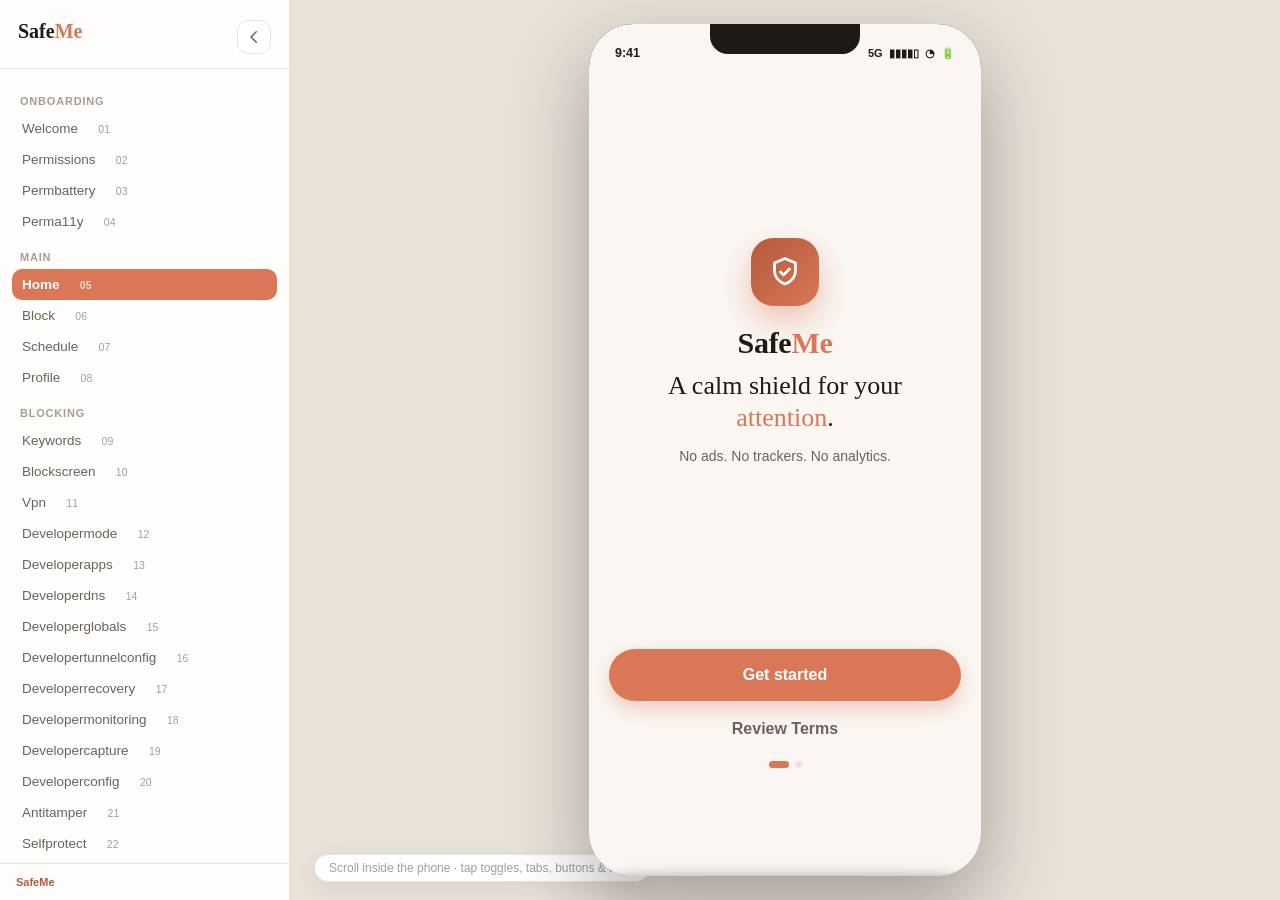
==== commit d8fd093e: "Match monitoring UI to activity statistics references" ====
--- a/Reference/prototype/index.html
+++ b/Reference/prototype/index.html
@@ -441,7 +441,7 @@
         <section class="dev-monitor-summary-section" aria-labelledby="devMonitorRequestsHeading">
           <div class="dev-monitor-section-head"><h3 id="devMonitorRequestsHeading">Requests</h3><span>All data <svg class="dev-monitor-down" viewBox="0 0 24 24" aria-hidden="true"><path d="m6 9 6 6 6-6"/></svg></span></div>
           <div class="dev-monitor-stat-row">
-            <div class="dev-monitor-stat stat-denied"><b id="devRequestBlockedStat">0</b><small>blocked</small></div><div class="dev-monitor-stat stat-retry"><b id="devRequestRetriedStat">0</b><small>retried</small></div><div class="dev-monitor-stat stat-total"><b id="devRequestTotalStat">0</b><small>events</small></div>
+            <div class="dev-monitor-stat stat-denied"><b id="devRequestBlockedStat">0</b><small>ads</small></div><div class="dev-monitor-stat stat-retry"><b id="devRequestRetriedStat">0</b><small>trackers</small></div><div class="dev-monitor-stat stat-total"><b id="devRequestTotalStat">0</b><small>requests</small></div>
           </div>
           <div class="dev-monitor-progress" aria-hidden="true"><i id="devMonitorAllowedBar"></i><i id="devMonitorDeniedBar"></i><i id="devMonitorFailedBar"></i></div>
           <button class="dev-monitor-link" onclick="openRecentMonitorActivity()"><span class="dev-monitor-link-icon"><svg viewBox="0 0 24 24"><path d="M4 6h16M4 12h11M4 18h7"/></svg></span><span>Recent activity</span><b>›</b></button>
@@ -450,21 +450,22 @@
         <section class="dev-monitor-summary-section" aria-labelledby="devMonitorUsageHeading">
           <div class="dev-monitor-section-head"><h3 id="devMonitorUsageHeading">Data usage</h3><span>All data <svg class="dev-monitor-down" viewBox="0 0 24 24" aria-hidden="true"><path d="m6 9 6 6 6-6"/></svg></span></div>
           <div class="dev-monitor-stat-row usage-row">
-            <div class="dev-monitor-stat stat-saved"><b id="devMonitorBytesTotal">0 B</b><small>total</small></div><div class="dev-monitor-stat stat-upload"><b id="devMonitorBytesOutStat">0 B</b><small>outbound</small></div><div class="dev-monitor-stat stat-download"><b id="devMonitorBytesInStat">0 B</b><small>inbound</small></div>
+            <div class="dev-monitor-stat stat-saved"><b id="devMonitorBytesTotal">0 B</b><small>saved</small></div><div class="dev-monitor-stat stat-upload"><b id="devMonitorBytesOutStat">0 B</b><small>uploaded</small></div><div class="dev-monitor-stat stat-download"><b id="devMonitorBytesInStat">0 B</b><small>downloaded</small></div>
           </div>
           <div class="dev-monitor-progress usage-progress" aria-hidden="true"><i id="devMonitorInBar"></i><i id="devMonitorOutBar"></i></div>
         </section>
 
-        <section class="dev-monitor-summary-section" aria-labelledby="devMonitorOwnersHeading">
-          <div class="dev-monitor-section-head"><h3 id="devMonitorOwnersHeading">Apps &amp; owners</h3><span>Events <svg class="dev-monitor-down" viewBox="0 0 24 24" aria-hidden="true"><path d="m6 9 6 6 6-6"/></svg></span></div>
+        <section class="dev-monitor-summary-section" aria-labelledby="devMonitorAppsHeading">
+          <div class="dev-monitor-section-head"><h3 id="devMonitorAppsHeading">Apps</h3><span>Ads <svg class="dev-monitor-down" viewBox="0 0 24 24" aria-hidden="true"><path d="m6 9 6 6 6-6"/></svg></span></div>
           <div id="devMonitorOwnerList" class="dev-monitor-owner-list"></div>
-          <button class="dev-monitor-link dev-monitor-view-all" onclick="focusMonitorLog('owners')"><span>View all owners</span><b>›</b></button>
+          <button class="dev-monitor-link dev-monitor-view-all" onclick="focusMonitorLog('owners')"><span>View all apps</span><b>›</b></button>
         </section>
 
-        <section class="dev-monitor-summary-section" aria-labelledby="devMonitorDestinationsHeading">
-          <div class="dev-monitor-section-head"><h3 id="devMonitorDestinationsHeading">Destinations</h3><span>Metadata <svg class="dev-monitor-down" viewBox="0 0 24 24" aria-hidden="true"><path d="m6 9 6 6 6-6"/></svg></span></div>
+        <section class="dev-monitor-summary-section" aria-labelledby="devMonitorCompaniesHeading">
+          <div class="dev-monitor-section-head"><h3 id="devMonitorCompaniesHeading">Companies</h3><span>Ads <svg class="dev-monitor-down" viewBox="0 0 24 24" aria-hidden="true"><path d="m6 9 6 6 6-6"/></svg></span></div>
           <div id="devMonitorDestinationList" class="dev-monitor-owner-list"></div>
           <button class="dev-monitor-link dev-monitor-view-all" onclick="focusMonitorLog('destinations')"><span>View all destinations</span><b>›</b></button>
+          <button class="dev-monitor-link dev-monitor-secondary-link" onclick="openMonitorCompanies()"><span>View all companies</span><b>›</b></button>
         </section>
 
         <section class="dev-monitor-summary-section" aria-labelledby="devMonitorDnsHeading">
@@ -475,15 +476,16 @@
           <div class="dev-monitor-progress dns-progress" aria-hidden="true"><i id="devMonitorDnsAllowedBar"></i><i id="devMonitorDnsBlockedBar"></i></div>
         </section>
 
-        <section class="dev-monitor-taxonomy" aria-labelledby="devMonitorTaxonomyHeading"><div class="dev-monitor-section-head"><h3 id="devMonitorTaxonomyHeading">Metadata counters</h3><span>All categories</span></div><div class="dev-monitor-overview" id="devMonitorOverview">
-          <div class="dev-monitor-item"><span>Inbound</span><b id="devInboundCount">0</b></div><div class="dev-monitor-item"><span>Outbound</span><b id="devOutboundCount">0</b></div><div class="dev-monitor-item"><span>DNS</span><b id="devDnsRequestCount">0</b></div><div class="dev-monitor-item"><span>Allowed</span><b id="devAllowedCount">0</b></div><div class="dev-monitor-item"><span>Blocked</span><b id="devBlockedCount">0</b></div><div class="dev-monitor-item"><span>Dropped</span><b id="devDroppedCount">0</b></div><div class="dev-monitor-item"><span>Failed</span><b id="devFailedCount">0</b></div><div class="dev-monitor-item"><span>Retried</span><b id="devRetriedCount">0</b></div><div class="dev-monitor-item"><span>Active</span><b id="devActiveConnections">0</b></div><div class="dev-monitor-item"><span>Closed</span><b id="devClosedConnections">0</b></div><div class="dev-monitor-item"><span>Unknown owner</span><b id="devUnknownOwners">0</b></div><div class="dev-monitor-item"><span>Bytes in / out</span><b id="devBytesSummary">0 / 0</b></div>
-        </div></section>
+        <section class="dev-monitor-summary-section dev-monitor-battery-section" aria-labelledby="devMonitorBatteryHeading">
+          <div class="dev-monitor-section-head"><h3 id="devMonitorBatteryHeading">Battery usage</h3></div>
+          <button class="dev-monitor-battery-row" onclick="toast('Battery usage is a prototype estimate.')"><span class="dev-monitor-battery-icon"><svg viewBox="0 0 24 24"><rect x="3" y="8" width="17" height="8" rx="2"/><path d="M21 11v2M6 11v2M9 11v2M12 11v2"/></svg></span><span><b>Last 24 hours</b><small>Metadata-only estimate</small></span><strong>5.27 mAh</strong><b class="dev-monitor-battery-chevron">›</b></button>
+        </section>
 
         <button class="dev-monitor-link dev-monitor-all-activity-link" onclick="openAllMonitorActivity()"><span class="dev-monitor-link-icon"><svg viewBox="0 0 24 24"><path d="M4 6h16M4 12h11M4 18h7"/></svg></span><span class="dev-monitor-link-copy"><b>All activity</b><small id="devMonitorOverviewActivitySummary">Browse filters, raw events, and lifecycle groups</small></span><b>›</b></button>
 
         <div class="dev-monitor-all-detail" id="devMonitorAllActivity" aria-hidden="true">
           <div class="dev-monitor-app-detail-header"><button class="dev-monitor-detail-back" aria-label="Back to monitoring" onclick="closeAllMonitorActivity()"><svg viewBox="0 0 24 24"><path d="M15 5l-7 7 7 7"/></svg></button><span>All activity</span><button class="dev-monitor-detail-close" aria-label="Close all activity" onclick="closeAllMonitorActivity()">×</button></div>
-          <div class="dev-monitor-recent-hero"><div class="dev-monitor-recent-icon"><svg viewBox="0 0 24 24"><path d="M4 6h16M4 12h11M4 18h7"/></svg></div><h2>All activity</h2><p>Filter and inspect metadata events</p></div>
+          <div class="dev-monitor-recent-hero"><div class="dev-monitor-recent-icon"><svg viewBox="0 0 24 24"><path d="M4 6h16M4 12h11M4 18h7"/></svg></div><h2>All activity</h2><p>From the last 500 metadata requests</p></div>
           <div class="dev-monitor-events-section" role="region" aria-labelledby="devMonitorEventsHeading"><div class="dev-monitor-section-head"><h3 id="devMonitorEventsHeading">All activity</h3><span id="devMonitorCount">0 events</span></div>
           <div class="dev-monitor-tabs" id="devMonitorCategories"><button class="on" data-category="all" onclick="setDevMonitorCategory(this,'all')">All</button><button data-category="apps" onclick="setDevMonitorCategory(this,'apps')">Apps</button><button data-category="requests" onclick="setDevMonitorCategory(this,'requests')">Requests</button><button data-category="dns" onclick="setDevMonitorCategory(this,'dns')">DNS</button><button data-category="blocked" onclick="setDevMonitorCategory(this,'blocked')">Blocked</button><button data-category="connections" onclick="setDevMonitorCategory(this,'connections')">Connections</button></div>
           <div class="dev-monitor-filters">
@@ -497,20 +499,32 @@
           </div>
         </div>
 
+        <div class="dev-monitor-companies-detail" id="devMonitorCompaniesActivity" aria-hidden="true">
+          <div class="dev-monitor-app-detail-header"><button class="dev-monitor-detail-back" aria-label="Back to monitoring" onclick="closeMonitorCompanies()"><svg viewBox="0 0 24 24"><path d="M15 5l-7 7 7 7"/></svg></button><span>Companies</span><button class="dev-monitor-detail-close" aria-label="Close companies" onclick="closeMonitorCompanies()">×</button></div>
+          <div class="dev-monitor-companies-hero"><div class="dev-monitor-companies-icon"><svg viewBox="0 0 24 24"><path d="M4 21V5l8-3 8 3v16M8 9h2M14 9h2M8 13h2M14 13h2M8 17h2M14 17h2"/><path d="M2 21h20"/></svg></div><h2>Companies</h2><p>All time</p></div>
+          <label class="dev-monitor-company-search"><svg viewBox="0 0 24 24"><circle cx="11" cy="11" r="7"/><path d="M21 21l-4.3-4.3"/></svg><input id="devMonitorCompaniesSearch" placeholder="Search companies" oninput="renderMonitorCompanies()"></label>
+          <div class="dev-monitor-company-count" id="devMonitorCompaniesCount">0 companies</div>
+          <div class="dev-monitor-company-list" id="devMonitorCompaniesList"></div>
+        </div>
+
         <div class="dev-monitor-recent-detail" id="devMonitorRecentActivity" aria-hidden="true">
           <div class="dev-monitor-app-detail-header"><button class="dev-monitor-detail-back" aria-label="Back to monitoring" onclick="closeRecentMonitorActivity()"><svg viewBox="0 0 24 24"><path d="M15 5l-7 7 7 7"/></svg></button><span>Recent activity</span><button class="dev-monitor-detail-close" aria-label="Close recent activity" onclick="closeRecentMonitorActivity()">×</button></div>
-          <div class="dev-monitor-recent-hero"><div class="dev-monitor-recent-icon"><svg viewBox="0 0 24 24"><path d="M4 6h16M4 12h11M4 18h7"/></svg></div><h2>Recent activity</h2><p>Latest metadata events</p></div>
-          <div class="dev-monitor-recent-toolbar"><span id="devMonitorRecentCount">0 events</span><div class="seg dev-monitor-view" id="devMonitorRecentView"><button class="on" onclick="setDevMonitorRecentView('raw')">Raw</button><button onclick="setDevMonitorRecentView('lifecycle')">Lifecycle</button></div></div>
+          <div class="dev-monitor-recent-hero"><div class="dev-monitor-recent-icon"><svg viewBox="0 0 24 24"><path d="M4 6h16M4 12h11M4 18h7"/></svg></div><h2>Recent activity</h2><p>From the last 100 metadata requests</p></div>
+          <div class="dev-monitor-recent-toolbar"><span id="devMonitorRecentCount">0 events</span><div class="dev-monitor-recent-filter"><select id="devMonitorRecentOwnerFilter" aria-label="Filter recent activity by app" onchange="setDevMonitorRecentOwner(this.value)"><option value="">All apps</option></select><button type="button" aria-label="Clear app filter" onclick="setDevMonitorRecentOwner('')">×</button></div></div>
           <div class="dev-monitor-event-log dev-monitor-recent-log" id="devMonitorRecentLog"></div>
         </div>
 
         <div class="dev-monitor-app-detail" id="devMonitorAppDetail" aria-hidden="true">
           <div class="dev-monitor-app-detail-header"><button class="dev-monitor-detail-back" aria-label="Back to monitoring" onclick="closeMonitorAppDetail()"><svg viewBox="0 0 24 24"><path d="M15 5l-7 7 7 7"/></svg></button><span>App activity</span><button class="dev-monitor-detail-close" aria-label="Close app activity" onclick="closeMonitorAppDetail()">×</button></div>
-          <div class="dev-monitor-app-hero"><div class="dev-monitor-app-icon" id="devMonitorDetailIcon">?</div><h2 id="devMonitorDetailName">App</h2><p id="devMonitorDetailSubtitle">Metadata activity</p></div>
-          <div class="dev-monitor-detail-stats"><div><b id="devMonitorDetailBlocked">0</b><small>blocked</small></div><div><b id="devMonitorDetailRequests">0</b><small>requests</small></div><div><b id="devMonitorDetailBytes">0 B</b><small>bytes</small></div></div>
+          <div class="dev-monitor-app-hero"><div class="dev-monitor-app-icon" id="devMonitorDetailIcon">?</div><h2 id="devMonitorDetailName">App</h2><p id="devMonitorDetailSubtitle">Metadata activity · All time</p></div>
+          <div class="dev-monitor-detail-stats"><div><b id="devMonitorDetailBlocked">0</b><small>ads</small></div><div><b id="devMonitorDetailRetried">0</b><small>trackers</small></div><div><b id="devMonitorDetailRequests">0</b><small>requests</small></div></div>
           <div class="dev-monitor-progress dev-monitor-detail-progress" aria-hidden="true"><i id="devMonitorDetailAllowedBar"></i><i id="devMonitorDetailBlockedBar"></i><i id="devMonitorDetailFailedBar"></i></div>
-          <div class="dev-monitor-detail-section-head"><h3>Recent activity</h3><div class="seg dev-monitor-view" id="devMonitorDetailView"><button class="on" onclick="setDevMonitorDetailView('raw')">Raw</button><button onclick="setDevMonitorDetailView('lifecycle')">Lifecycle</button></div></div>
-          <div class="dev-monitor-event-log dev-monitor-detail-log" id="devMonitorDetailLog"></div>
+          <button class="dev-monitor-link dev-monitor-detail-recent-link" onclick="openRecentMonitorActivity(document.getElementById('devMonitorDetailName').textContent)"><span class="dev-monitor-link-icon"><svg viewBox="0 0 24 24"><path d="M4 6h16M4 12h11M4 18h7"/></svg></span><span>Recent activity</span><b>›</b></button>
+          <div class="dev-monitor-detail-section-head"><h3>Domains</h3><span>All time <svg class="dev-monitor-down" viewBox="0 0 24 24" aria-hidden="true"><path d="m6 9 6 6 6-6"/></svg></span></div>
+          <div class="dev-monitor-detail-list" id="devMonitorDetailDomains"></div>
+          <button class="dev-monitor-link dev-monitor-detail-all-link" onclick="openMonitorCompanies(document.getElementById('devMonitorDetailName').textContent)"><span>View all domains</span><b>›</b></button>
+          <div class="dev-monitor-detail-section-head"><h3>Apps</h3><span>Ads <svg class="dev-monitor-down" viewBox="0 0 24 24" aria-hidden="true"><path d="m6 9 6 6 6-6"/></svg></span></div>
+          <div class="dev-monitor-detail-list" id="devMonitorDetailApps"></div>
         </div>
       </section>
 
--- a/Reference/prototype/css/styles.css
+++ b/Reference/prototype/css/styles.css
@@ -1058,3 +1058,98 @@
   @media (max-width:360px){
     #sc-developermonitoring.dev-monitor-screen .dev-monitor-all-detail{padding-left:12px;padding-right:12px}
   }
+
+  /* ---------- Reference activity / statistics / companies treatment ---------- */
+  #sc-developermonitoring.dev-monitor-screen .dev-monitor-summary-section{padding-bottom:20px}
+  #sc-developermonitoring.dev-monitor-screen .dev-monitor-section-head>span{display:inline-flex;align-items:center;gap:2px}
+  #sc-developermonitoring.dev-monitor-screen .dev-monitor-section-head>span svg{width:14px;height:14px}
+  #sc-developermonitoring.dev-monitor-screen .dev-monitor-owner-list{border-top:1px solid var(--monitor-line)}
+  #sc-developermonitoring.dev-monitor-screen .dev-monitor-owner-row{min-height:53px;padding:0 2px}
+  #sc-developermonitoring.dev-monitor-screen .dev-monitor-owner-row .dev-monitor-list-icon{width:28px;height:28px;border-radius:6px}
+  #sc-developermonitoring.dev-monitor-screen .dev-monitor-owner-copy b{font-size:13px}
+  #sc-developermonitoring.dev-monitor-screen .dev-monitor-owner-copy small{font-size:9.5px}
+  #sc-developermonitoring.dev-monitor-screen .dev-monitor-row-metrics{display:flex;align-items:center;gap:6px;min-width:92px;justify-content:flex-end;color:#d5d5d5;font-size:11px;font-variant-numeric:tabular-nums}
+  #sc-developermonitoring.dev-monitor-screen .dev-monitor-row-metrics b{position:relative;min-width:13px;text-align:right;font-weight:500}
+  #sc-developermonitoring.dev-monitor-screen .dev-monitor-row-metrics b::before{content:'';display:inline-block;width:6px;height:6px;margin:0 3px 1px 0;border-radius:50%;background:#969696}
+  #sc-developermonitoring.dev-monitor-screen .dev-monitor-row-metrics .metric-blocked::before{background:#ff7650}
+  #sc-developermonitoring.dev-monitor-screen .dev-monitor-row-metrics .metric-retried::before{background:#dca02a}
+  #sc-developermonitoring.dev-monitor-screen .dev-monitor-row-metrics .metric-total::before{background:#a7a7a7}
+  #sc-developermonitoring.dev-monitor-screen .dev-monitor-view-all{border-bottom:0}
+  #sc-developermonitoring.dev-monitor-screen .dev-monitor-secondary-link{min-height:30px;margin-top:-7px;color:#aeb0b0}
+  #sc-developermonitoring.dev-monitor-screen .dev-monitor-secondary-link span{font-size:11px!important}
+  #sc-developermonitoring.dev-monitor-screen .dev-monitor-battery-row{display:flex;align-items:center;gap:10px;width:100%;min-height:58px;padding:0 2px;border-bottom:1px solid var(--monitor-line);color:var(--monitor-ink);text-align:left}
+  #sc-developermonitoring.dev-monitor-screen .dev-monitor-battery-icon{display:flex;align-items:center;justify-content:center;width:25px;height:25px;color:#70bd85}
+  #sc-developermonitoring.dev-monitor-screen .dev-monitor-battery-icon svg{width:22px;height:22px;stroke:currentColor;fill:none;stroke-width:1.4;stroke-linecap:round;stroke-linejoin:round}
+  #sc-developermonitoring.dev-monitor-screen .dev-monitor-battery-row>span:nth-child(2){display:flex;flex:1;flex-direction:column;gap:2px}
+  #sc-developermonitoring.dev-monitor-screen .dev-monitor-battery-row b{font-size:12px;font-weight:500}
+  #sc-developermonitoring.dev-monitor-screen .dev-monitor-battery-row small{color:#aaa;font-size:9.5px}
+  #sc-developermonitoring.dev-monitor-screen .dev-monitor-battery-row strong{color:#dedede;font-size:11px;font-weight:500;font-variant-numeric:tabular-nums}
+  #sc-developermonitoring.dev-monitor-screen .dev-monitor-battery-chevron{margin-left:2px;color:#ccc;font-size:24px!important;font-weight:300!important}
+
+  /* Reference-style list surface for Companies. */
+  #sc-developermonitoring.dev-monitor-screen .dev-monitor-companies-detail{display:none;position:absolute;inset:0;z-index:33;overflow-y:auto;background:var(--monitor-bg);padding:8px 15px 28px;color:var(--monitor-ink)}
+  #sc-developermonitoring.dev-monitor-screen .dev-monitor-companies-detail.show{display:block}
+  #sc-developermonitoring.dev-monitor-screen .dev-monitor-companies-hero{text-align:center;padding:18px 0 18px}
+  #sc-developermonitoring.dev-monitor-screen .dev-monitor-companies-icon{display:flex;align-items:center;justify-content:center;width:48px;height:48px;margin:0 auto 10px;border-radius:14px;background:rgba(217,119,87,.18);color:var(--brand)}
+  #sc-developermonitoring.dev-monitor-screen .dev-monitor-companies-icon svg{width:27px;height:27px;stroke:currentColor;fill:none;stroke-width:1.6;stroke-linecap:round;stroke-linejoin:round}
+  #sc-developermonitoring.dev-monitor-screen .dev-monitor-companies-hero h2{font-size:23px;line-height:28px;color:#f3f3f3}
+  #sc-developermonitoring.dev-monitor-screen .dev-monitor-companies-hero p{margin-top:4px;color:#aaa;font-size:11px}
+  #sc-developermonitoring.dev-monitor-screen .dev-monitor-company-search{display:flex;align-items:center;gap:8px;height:38px;margin:0 0 9px;padding:0 10px;border-radius:7px;background:#383838;border:1px solid #4b4b4b}
+  #sc-developermonitoring.dev-monitor-screen .dev-monitor-company-search svg{width:15px;height:15px;stroke:#aaa;fill:none;stroke-width:2;stroke-linecap:round}
+  #sc-developermonitoring.dev-monitor-screen .dev-monitor-company-search input{flex:1;min-width:0;color:#eee;font-size:11px}
+  #sc-developermonitoring.dev-monitor-screen .dev-monitor-company-search input::placeholder{color:#aaa}
+  #sc-developermonitoring.dev-monitor-screen .dev-monitor-company-count{padding:4px 0 6px;color:#999;font-size:10px}
+  #sc-developermonitoring.dev-monitor-screen .dev-monitor-company-list{border-top:1px solid var(--monitor-line)}
+  #sc-developermonitoring.dev-monitor-screen .dev-monitor-company-row{display:flex;align-items:center;gap:9px;width:100%;min-height:38px;border-bottom:1px solid #414141;color:#eee;text-align:left}
+  #sc-developermonitoring.dev-monitor-screen .dev-monitor-company-row:active{background:rgba(255,255,255,.06)}
+  #sc-developermonitoring.dev-monitor-screen .dev-monitor-company-row .dev-monitor-list-icon{width:19px;height:19px;border-radius:4px;font-size:9px}
+  #sc-developermonitoring.dev-monitor-screen .dev-monitor-company-row .dev-monitor-list-icon svg{padding:3px}
+  #sc-developermonitoring.dev-monitor-screen .dev-monitor-company-copy{display:flex;flex:1;min-width:0;flex-direction:column;gap:1px}
+  #sc-developermonitoring.dev-monitor-screen .dev-monitor-company-copy b{overflow:hidden;text-overflow:ellipsis;white-space:nowrap;font-size:10.5px;font-weight:500}
+  #sc-developermonitoring.dev-monitor-screen .dev-monitor-company-copy small{color:#929292;font-size:8.5px}
+  #sc-developermonitoring.dev-monitor-screen .dev-monitor-company-row .dev-monitor-row-metrics{min-width:81px;gap:3px;font-size:8.5px}
+  #sc-developermonitoring.dev-monitor-screen .dev-monitor-company-row .dev-monitor-row-metrics b::before{width:5px;height:5px;margin-right:2px}
+
+  /* Reference-style Recent Activity filter chip and event list. */
+  #sc-developermonitoring.dev-monitor-screen .dev-monitor-recent-toolbar{align-items:center;margin:0 0 9px}
+  #sc-developermonitoring.dev-monitor-screen .dev-monitor-recent-toolbar>span{font-size:10px;color:#aaa}
+  #sc-developermonitoring.dev-monitor-screen .dev-monitor-recent-filter{display:flex;align-items:center;gap:0;max-width:170px;border:1px solid #4e4e4e;border-radius:7px;background:#383838;overflow:hidden}
+  #sc-developermonitoring.dev-monitor-screen .dev-monitor-recent-filter select{height:30px;max-width:140px;padding:0 5px 0 8px;border:0;background:#383838;color:#eee;font-size:9.5px}
+  #sc-developermonitoring.dev-monitor-screen .dev-monitor-recent-filter button{width:25px;height:30px;color:#aaa;font-size:16px}
+  #sc-developermonitoring.dev-monitor-screen .dev-monitor-recent-log{border-top:1px solid var(--monitor-line)}
+  #sc-developermonitoring.dev-monitor-screen .dev-monitor-recent-log .dev-monitor-event{padding:9px 0 8px}
+  #sc-developermonitoring.dev-monitor-screen .dev-monitor-recent-log .dev-monitor-event-meta{margin-left:34px}
+
+  /* Reference-style selected-app surface. */
+  #sc-developermonitoring.dev-monitor-screen .dev-monitor-detail-recent-link{min-height:47px;margin:0 0 18px;border-top:1px solid var(--monitor-line);border-bottom:1px solid var(--monitor-line)}
+  #sc-developermonitoring.dev-monitor-screen .dev-monitor-detail-list{border-top:1px solid var(--monitor-line);margin-bottom:5px}
+  #sc-developermonitoring.dev-monitor-screen .dev-monitor-detail-list-row{display:flex;align-items:center;gap:9px;width:100%;min-height:47px;border-bottom:1px solid var(--monitor-line);color:#eee;text-align:left}
+  #sc-developermonitoring.dev-monitor-screen .dev-monitor-detail-list-row:active{background:rgba(255,255,255,.06)}
+  #sc-developermonitoring.dev-monitor-screen .dev-monitor-domain-mark{display:flex;align-items:center;justify-content:center;width:27px;height:27px;border-radius:6px;background:#3d4858;color:#b9d0ff;font-size:15px}
+  #sc-developermonitoring.dev-monitor-screen .dev-monitor-detail-list-row .dev-monitor-company-copy{display:flex;flex:1;min-width:0;flex-direction:column;gap:2px}
+  #sc-developermonitoring.dev-monitor-screen .dev-monitor-detail-list-row .dev-monitor-company-copy b{overflow:hidden;text-overflow:ellipsis;white-space:nowrap;font-size:11.5px;font-weight:500}
+  #sc-developermonitoring.dev-monitor-screen .dev-monitor-detail-list-row .dev-monitor-company-copy small{color:#999;font-size:9px}
+  #sc-developermonitoring.dev-monitor-screen .dev-monitor-detail-list-row .dev-monitor-row-metrics{min-width:82px;gap:4px;font-size:9px}
+  #sc-developermonitoring.dev-monitor-screen .dev-monitor-detail-all-link{min-height:42px;margin:0 0 20px;border-bottom:1px solid var(--monitor-line);color:#e1e1e1}
+
+  /* Only one monitoring surface is visible at a time, including Companies. */
+  #sc-developermonitoring.dev-monitor-screen.all-activity-open .dev-monitor-companies-detail,
+  #sc-developermonitoring.dev-monitor-screen.all-activity-open .dev-monitor-recent-detail,
+  #sc-developermonitoring.dev-monitor-screen.all-activity-open .dev-monitor-app-detail{display:none}
+  #sc-developermonitoring.dev-monitor-screen.companies-open> :not(.dev-monitor-companies-detail),
+  #sc-developermonitoring.dev-monitor-screen.companies-open .dev-monitor-all-detail,
+  #sc-developermonitoring.dev-monitor-screen.companies-open .dev-monitor-recent-detail,
+  #sc-developermonitoring.dev-monitor-screen.companies-open .dev-monitor-app-detail{display:none}
+  #sc-developermonitoring.dev-monitor-screen.companies-open .dev-monitor-companies-detail{display:block}
+  #sc-developermonitoring.dev-monitor-screen.recent-activity-open .dev-monitor-all-detail,
+  #sc-developermonitoring.dev-monitor-screen.recent-activity-open .dev-monitor-companies-detail,
+  #sc-developermonitoring.dev-monitor-screen.recent-activity-open .dev-monitor-app-detail{display:none}
+  #sc-developermonitoring.dev-monitor-screen.app-detail-open .dev-monitor-all-detail,
+  #sc-developermonitoring.dev-monitor-screen.app-detail-open .dev-monitor-companies-detail,
+  #sc-developermonitoring.dev-monitor-screen.app-detail-open .dev-monitor-recent-detail{display:none}
+  @media (max-width:360px){
+    #sc-developermonitoring.dev-monitor-screen .dev-monitor-row-metrics{min-width:83px;gap:3px}
+    #sc-developermonitoring.dev-monitor-screen .dev-monitor-company-row .dev-monitor-row-metrics{min-width:74px}
+    #sc-developermonitoring.dev-monitor-screen .dev-monitor-recent-filter{max-width:145px}
+    #sc-developermonitoring.dev-monitor-screen .dev-monitor-recent-filter select{max-width:115px}
+  }
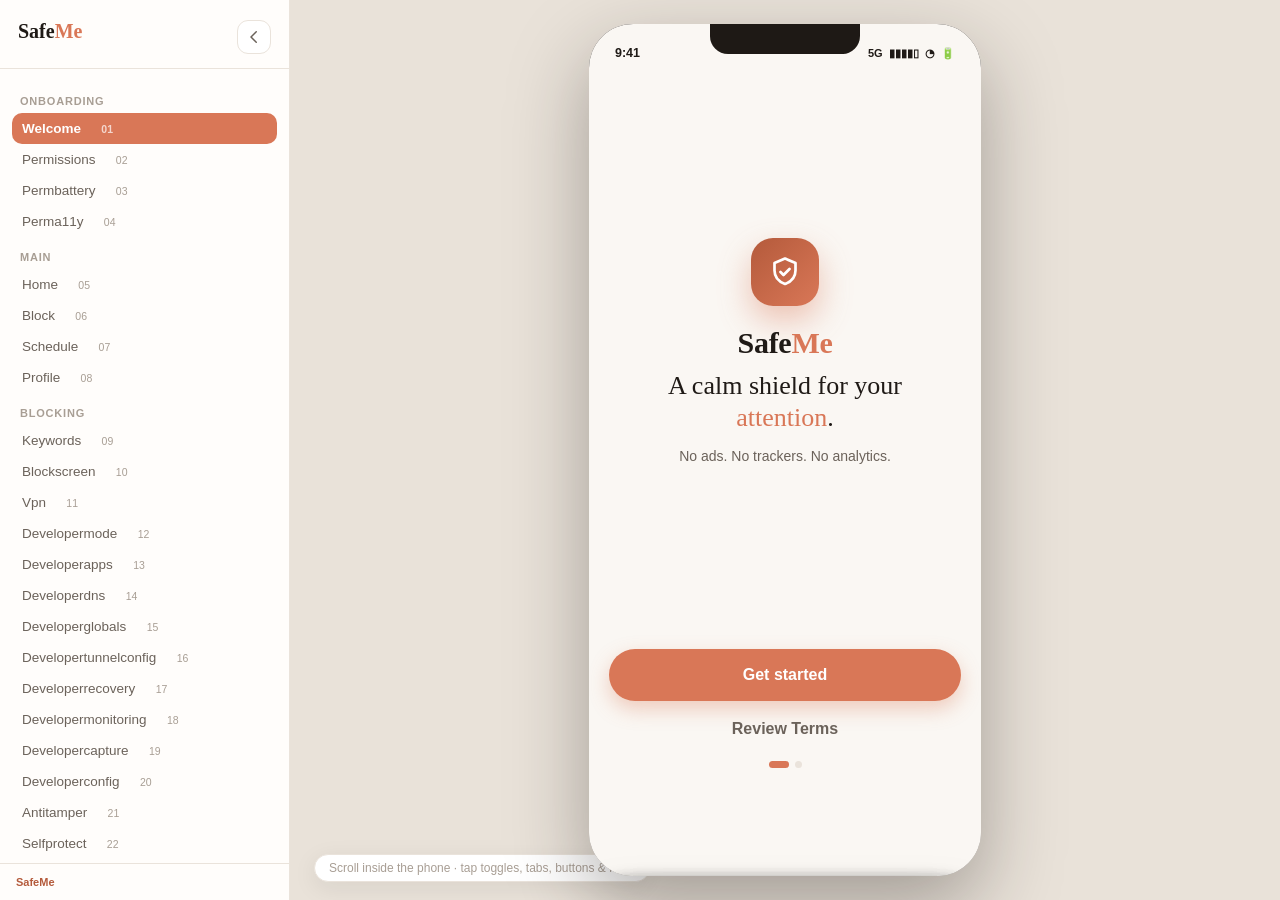
==== commit 0e96ff68: "Make statistics dynamic and relabel VPN card" ====
--- a/Reference/prototype/index.html
+++ b/Reference/prototype/index.html
@@ -185,7 +185,7 @@
         <div class="grid2">
           <button class="qa" onclick="nav('socialblocking')"><div class="ic o"><svg viewBox="0 0 24 24"><path d="M12 2 2 7l10 5 10-5-10-5z"/><path d="m2 17 10 5 10-5M2 12l10 5 10-5"/></svg></div><div class="t">Social Media Blocking</div><div class="s">Whole apps or just tabs · Reels · Shorts · Spotlight</div></button>
           <button class="qa" onclick="nav('blockscreen')"><div class="ic d"><svg viewBox="0 0 24 24"><rect x="4" y="4" width="16" height="16" rx="4"/><path d="M12 8v8M8 12h8"/></svg></div><div class="t">Block Screen</div><div class="s">Message · close-gate</div></button>
-          <button class="qa" onclick="nav('vpn')"><div class="ic g"><svg viewBox="0 0 24 24"><path d="M12 2l8 3v5c0 5-3 9-8 12-5-3-8-7-8-12V5z"/><path d="M9 12l2 2 4-4"/></svg></div><div class="t">Secure Tunnel</div><div class="s">Filtering · schedules</div></button>
+          <button class="qa" onclick="nav('vpn')"><div class="ic g"><svg viewBox="0 0 24 24"><path d="M12 2l8 3v5c0 5-3 9-8 12-5-3-8-7-8-12V5z"/><path d="M9 12l2 2 4-4"/></svg></div><div class="t">VPN and DNS filtering</div><div class="s">VPN · DNS protection</div></button>
           <button class="qa" onclick="nav('antitamper')"><div class="ic r"><svg viewBox="0 0 24 24"><path d="M12 2l7 3v5c0 4.5-3 7.5-7 9-4-1.5-7-4.5-7-9V6z"/><path d="M12 8v4M12 16h.01"/></svg></div><div class="t">Anti-Tamper</div><div class="s">Prevent uninstall · power menu</div></button>
           <button class="qa" onclick="nav('titleblock')"><div class="ic o"><svg viewBox="0 0 24 24"><path d="M5 5h14M12 5v14M8 19h8"/></svg></div><div class="t">Block Settings by Title</div><div class="s">System pages · app titles</div></button>
           <button class="qa" onclick="nav('otherfeatures')"><div class="ic d"><svg viewBox="0 0 24 24"><path d="M12 2 2 7l10 5 10-5-10-5z"/><path d="m2 17 10 5 10-5M2 12l10 5 10-5"/></svg></div><div class="t">Some Other Features</div><div class="s">Image/video search · more</div></button>
@@ -436,10 +436,10 @@
       <section class="screen dev-screen dev-monitor-screen" id="sc-developermonitoring">
         <div class="sub dev-wg-header"><button class="back" onclick="back()"><svg viewBox="0 0 24 24"><path d="M15 5l-7 7 7 7"/></svg></button><h1>Tunnel monitoring</h1><div class="sub-actions"><button class="act" aria-label="Refresh monitoring" onclick="devRefreshMonitor()"><svg viewBox="0 0 24 24"><path d="M20 11a8 8 0 10-2 5"/><path d="M20 5v6h-6"/></svg></button><button class="act" aria-label="Clear monitoring history" onclick="devClearMonitor()"><svg viewBox="0 0 24 24"><path d="M4 7h16M9 7V5h6v2M7 7l1 13h8l1-13"/></svg></button></div></div>
         <div class="dev-monitor-disclaimer"><span class="dev-monitor-live-dot"></span>Metadata only · HTTPS payloads are never captured or inspected.</div>
-        <div class="dev-monitor-title"><div class="dev-monitor-chart"><svg viewBox="0 0 40 40" aria-hidden="true"><path d="M20 4v16h16A16 16 0 0020 4z"/><path d="M18 8a16 16 0 1016 16H18z"/></svg></div><h2>Statistics</h2><p>Current metadata activity</p></div>
+        <div class="dev-monitor-title"><div class="dev-monitor-chart"><svg viewBox="0 0 40 40" aria-hidden="true"><path d="M20 4v16h16A16 16 0 0020 4z"/><path d="M18 8a16 16 0 1016 16H18z"/></svg></div><h2>Statistics</h2><p>Current metadata activity</p><div class="dev-monitor-scope-controls" aria-label="Statistics scope"><label>Network <select id="devMonitorNetworkScope" aria-label="Statistics network scope" onchange="setDevMonitorNetworkScope(this.value)"><option value="all">All data</option><option value="mobile">Mobile data only</option><option value="wifi">Wi-Fi only</option></select></label><label>Range <select id="devMonitorTimeScope" aria-label="Statistics time range" onchange="setDevMonitorTimeScope(this.value)"><option value="all">All time</option><option value="24h">Last 24 hours</option><option value="7d">Last 7 days</option></select></label></div></div>
 
         <section class="dev-monitor-summary-section" aria-labelledby="devMonitorRequestsHeading">
-          <div class="dev-monitor-section-head"><h3 id="devMonitorRequestsHeading">Requests</h3><span>All data <svg class="dev-monitor-down" viewBox="0 0 24 24" aria-hidden="true"><path d="m6 9 6 6 6-6"/></svg></span></div>
+          <div class="dev-monitor-section-head"><h3 id="devMonitorRequestsHeading">Requests</h3><span class="dev-monitor-network-label">All data <svg class="dev-monitor-down" viewBox="0 0 24 24" aria-hidden="true"><path d="m6 9 6 6 6-6"/></svg></span></div>
           <div class="dev-monitor-stat-row">
             <div class="dev-monitor-stat stat-denied"><b id="devRequestBlockedStat">0</b><small>ads</small></div><div class="dev-monitor-stat stat-retry"><b id="devRequestRetriedStat">0</b><small>trackers</small></div><div class="dev-monitor-stat stat-total"><b id="devRequestTotalStat">0</b><small>requests</small></div>
           </div>
@@ -448,7 +448,7 @@
         </section>
 
         <section class="dev-monitor-summary-section" aria-labelledby="devMonitorUsageHeading">
-          <div class="dev-monitor-section-head"><h3 id="devMonitorUsageHeading">Data usage</h3><span>All data <svg class="dev-monitor-down" viewBox="0 0 24 24" aria-hidden="true"><path d="m6 9 6 6 6-6"/></svg></span></div>
+          <div class="dev-monitor-section-head"><h3 id="devMonitorUsageHeading">Data usage</h3><span class="dev-monitor-network-label">All data <svg class="dev-monitor-down" viewBox="0 0 24 24" aria-hidden="true"><path d="m6 9 6 6 6-6"/></svg></span></div>
           <div class="dev-monitor-stat-row usage-row">
             <div class="dev-monitor-stat stat-saved"><b id="devMonitorBytesTotal">0 B</b><small>saved</small></div><div class="dev-monitor-stat stat-upload"><b id="devMonitorBytesOutStat">0 B</b><small>uploaded</small></div><div class="dev-monitor-stat stat-download"><b id="devMonitorBytesInStat">0 B</b><small>downloaded</small></div>
           </div>
@@ -469,7 +469,7 @@
         </section>
 
         <section class="dev-monitor-summary-section" aria-labelledby="devMonitorDnsHeading">
-          <div class="dev-monitor-section-head"><h3 id="devMonitorDnsHeading">DNS statistics</h3><span>All data <svg class="dev-monitor-down" viewBox="0 0 24 24" aria-hidden="true"><path d="m6 9 6 6 6-6"/></svg></span></div>
+          <div class="dev-monitor-section-head"><h3 id="devMonitorDnsHeading">DNS statistics</h3><span class="dev-monitor-network-label">All data <svg class="dev-monitor-down" viewBox="0 0 24 24" aria-hidden="true"><path d="m6 9 6 6 6-6"/></svg></span></div>
           <div class="dev-monitor-stat-row dns-row">
             <div class="dev-monitor-stat stat-denied"><b id="devMonitorDnsBlockedStat">0</b><small>blocked</small></div><div class="dev-monitor-stat stat-total"><b id="devMonitorDnsTotalStat">0</b><small>requests</small></div><div class="dev-monitor-stat stat-saved"><b id="devMonitorDnsBytesStat">0 B</b><small>bytes</small></div>
           </div>
@@ -478,7 +478,7 @@
 
         <section class="dev-monitor-summary-section dev-monitor-battery-section" aria-labelledby="devMonitorBatteryHeading">
           <div class="dev-monitor-section-head"><h3 id="devMonitorBatteryHeading">Battery usage</h3></div>
-          <button class="dev-monitor-battery-row" onclick="toast('Battery usage is a prototype estimate.')"><span class="dev-monitor-battery-icon"><svg viewBox="0 0 24 24"><rect x="3" y="8" width="17" height="8" rx="2"/><path d="M21 11v2M6 11v2M9 11v2M12 11v2"/></svg></span><span><b>Last 24 hours</b><small>Metadata-only estimate</small></span><strong>5.27 mAh</strong><b class="dev-monitor-battery-chevron">›</b></button>
+          <button class="dev-monitor-battery-row" onclick="toast('Battery usage is a prototype estimate.')"><span class="dev-monitor-battery-icon"><svg viewBox="0 0 24 24"><rect x="3" y="8" width="17" height="8" rx="2"/><path d="M21 11v2M6 11v2M9 11v2M12 11v2"/></svg></span><span><b id="devMonitorBatteryRange">Last 24 hours</b><small id="devMonitorBatterySub">Metadata-only estimate</small></span><strong id="devMonitorBatteryValue">5.27 mAh</strong><b class="dev-monitor-battery-chevron">›</b></button>
         </section>
 
         <button class="dev-monitor-link dev-monitor-all-activity-link" onclick="openAllMonitorActivity()"><span class="dev-monitor-link-icon"><svg viewBox="0 0 24 24"><path d="M4 6h16M4 12h11M4 18h7"/></svg></span><span class="dev-monitor-link-copy"><b>All activity</b><small id="devMonitorOverviewActivitySummary">Browse filters, raw events, and lifecycle groups</small></span><b>›</b></button>
--- a/Reference/prototype/css/styles.css
+++ b/Reference/prototype/css/styles.css
@@ -1153,3 +1153,13 @@
     #sc-developermonitoring.dev-monitor-screen .dev-monitor-recent-filter{max-width:145px}
     #sc-developermonitoring.dev-monitor-screen .dev-monitor-recent-filter select{max-width:115px}
   }
+
+  /* ---------- Dynamic statistics scope controls ---------- */
+  #sc-developermonitoring.dev-monitor-screen .dev-monitor-scope-controls{display:flex;justify-content:center;gap:7px;margin-top:11px}
+  #sc-developermonitoring.dev-monitor-screen .dev-monitor-scope-controls label{display:flex;align-items:center;gap:5px;color:#9e9e9e;font-size:9px}
+  #sc-developermonitoring.dev-monitor-screen .dev-monitor-scope-controls select{height:28px;padding:0 7px;border:1px solid #4b4b4b;border-radius:7px;background:#303030;color:#e8e8e8;font:inherit;font-size:9.5px}
+  #sc-developermonitoring.dev-monitor-screen .dev-monitor-scope-controls select:focus{outline:0;border-color:var(--brand);box-shadow:0 0 0 2px rgba(217,119,87,.16)}
+  @media (max-width:360px){
+    #sc-developermonitoring.dev-monitor-screen .dev-monitor-scope-controls{gap:4px}
+    #sc-developermonitoring.dev-monitor-screen .dev-monitor-scope-controls select{max-width:112px;padding-left:4px;padding-right:3px;font-size:8.5px}
+  }
